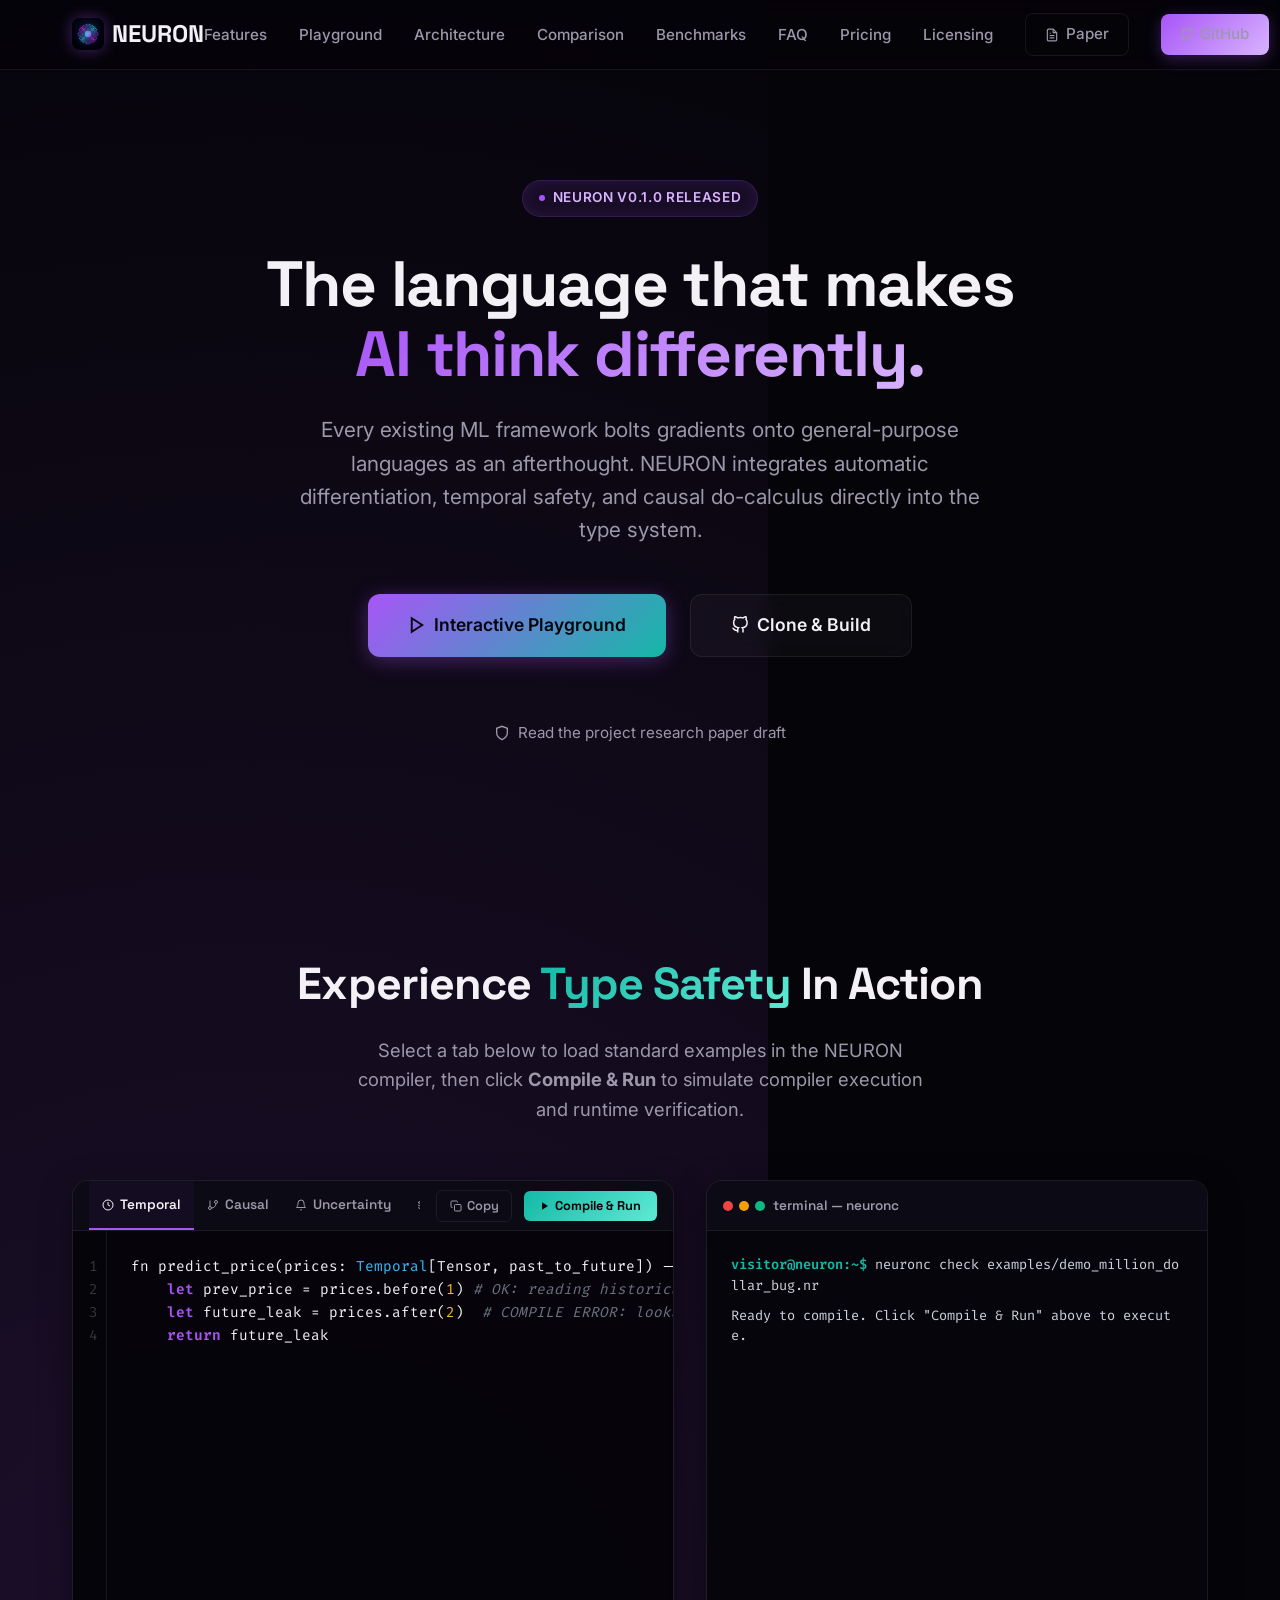
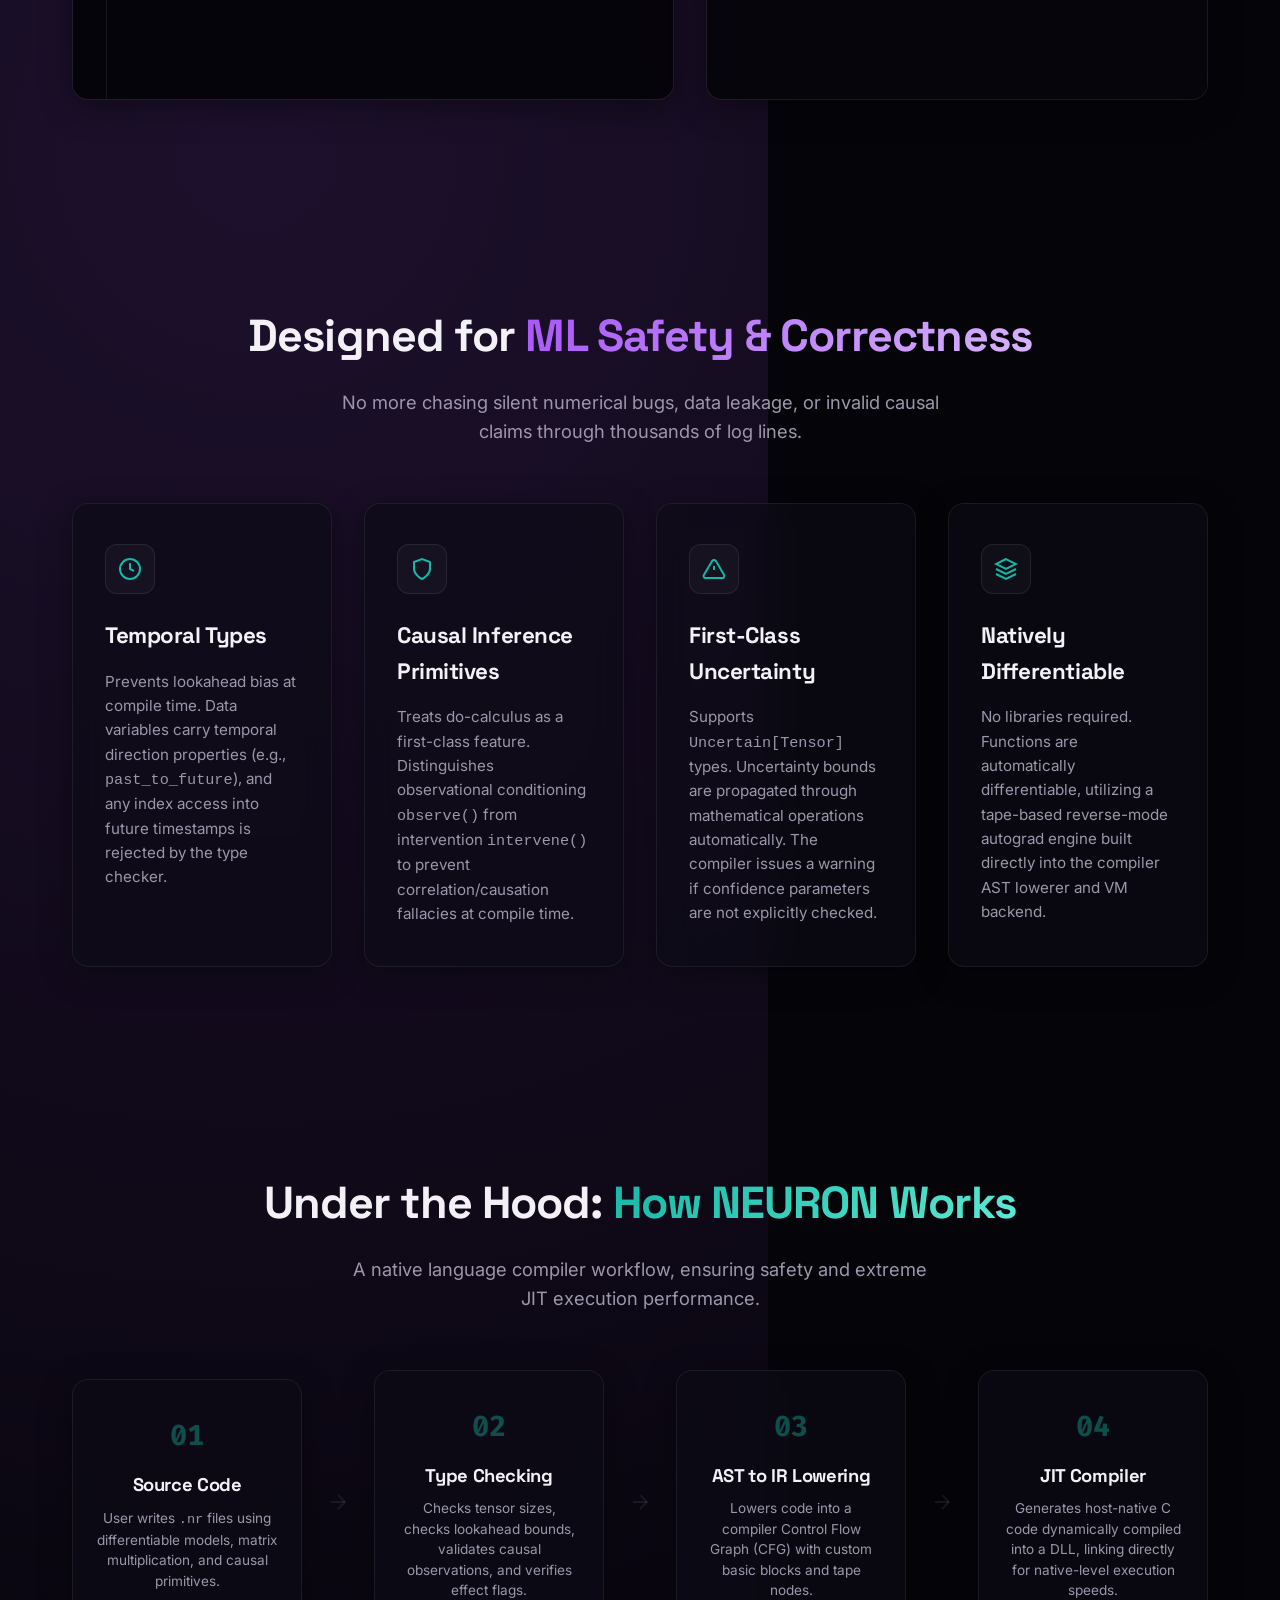
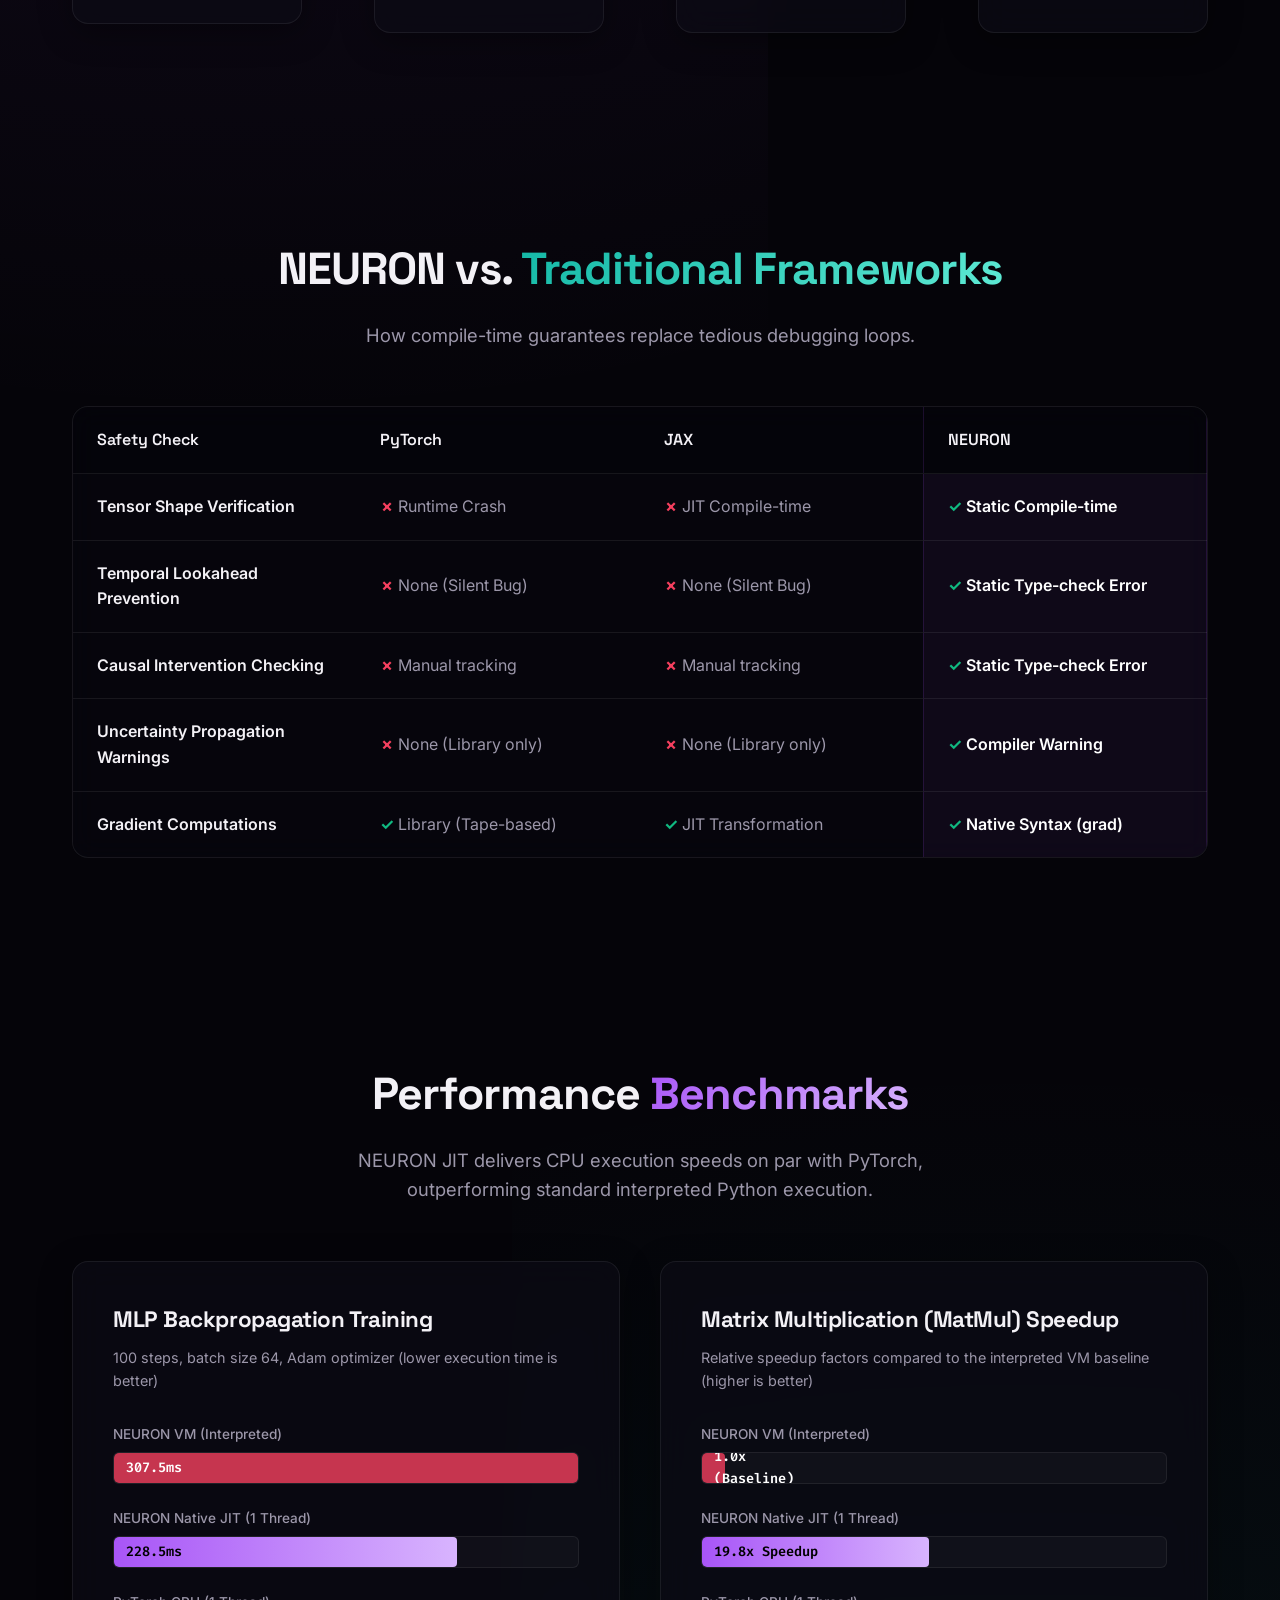
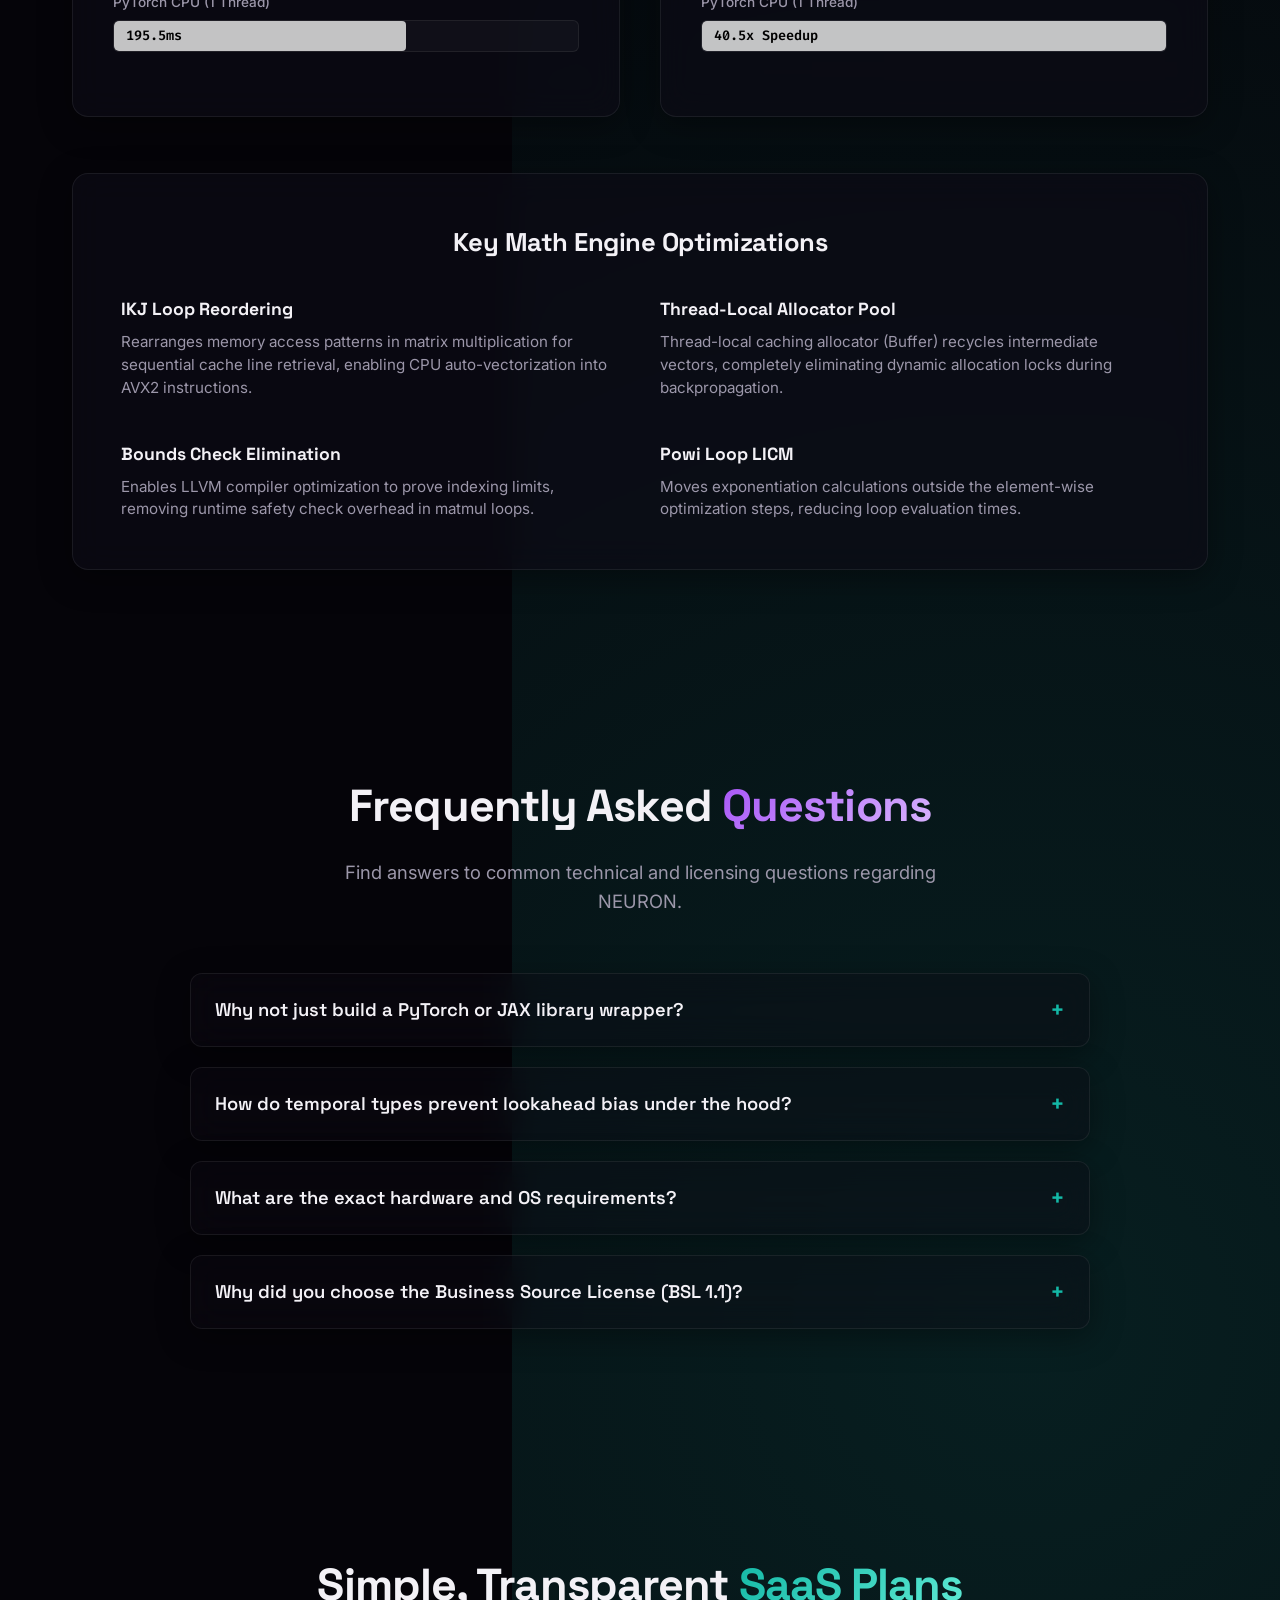
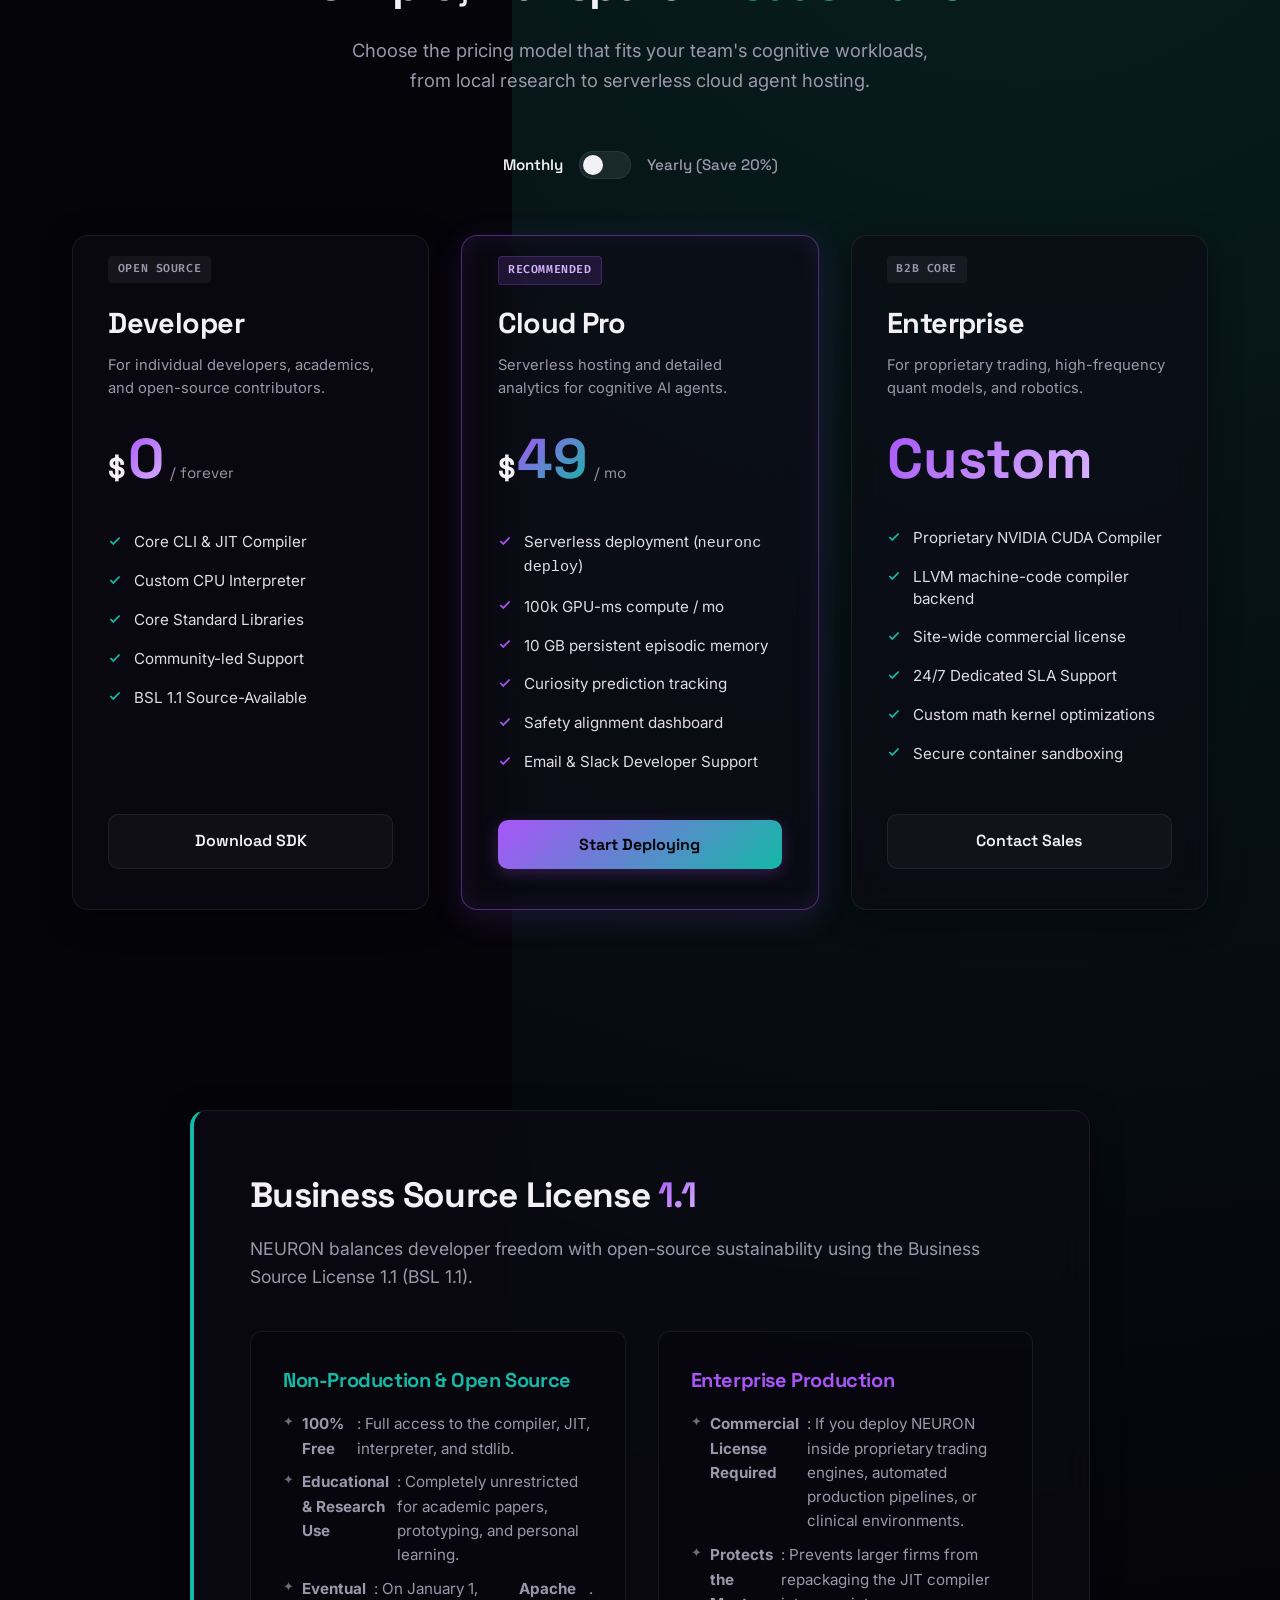
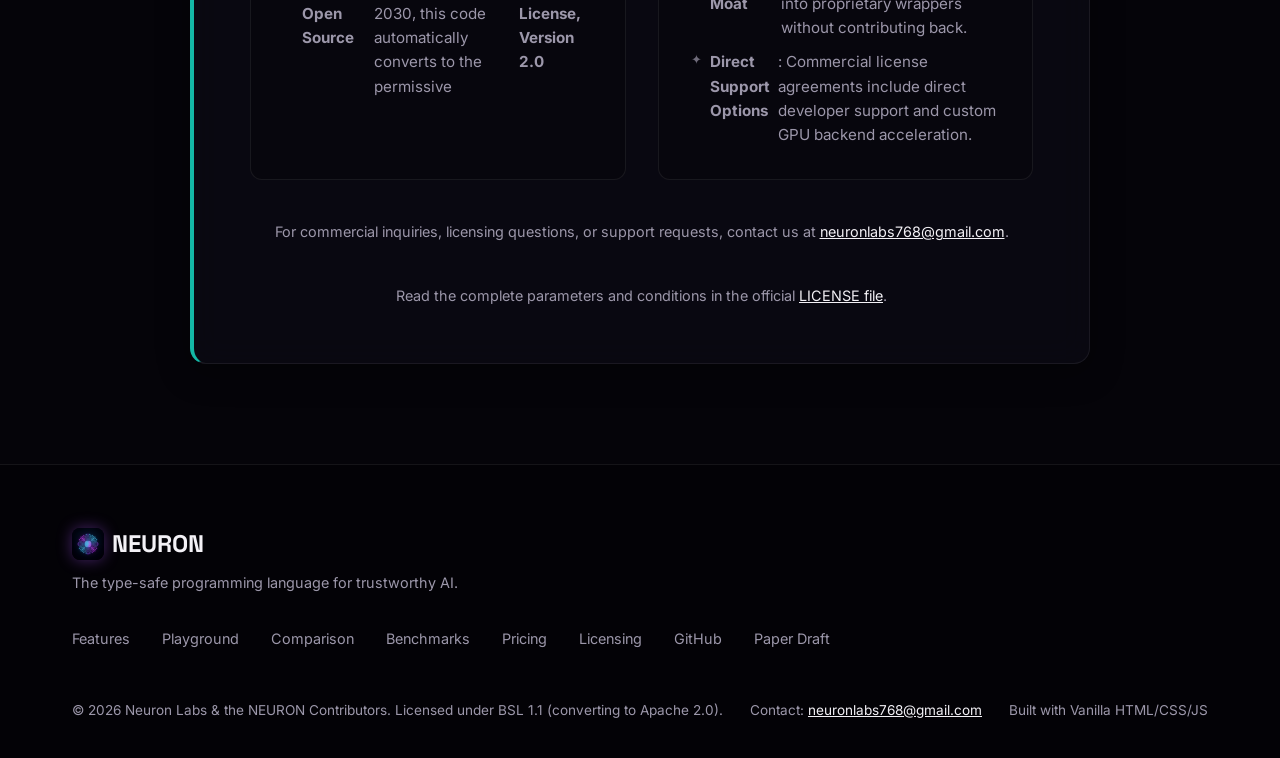
==== index.html @ 5c17e980 "feat: add premium SaaS pricing section with monthly/yearly billing toggle" ====
<!DOCTYPE html>
<html lang="en">
<head>
  <meta charset="UTF-8">
  <meta name="viewport" content="width=device-width, initial-scale=1.0">
  <meta name="description" content="NEURON is a statically typed, natively differentiable programming language. It catches temporal leaks, causal confusion, and uncertainty propagation errors at compile time.">
  <meta name="keywords" content="NEURON, programming language, machine learning, compiler, automatic differentiation, temporal type system, causal inference, do-calculus, BSL license">
  <title>NEURON — The Type-Safe Programming Language for Trustworthy AI</title>
  <link rel="stylesheet" href="style.css">
  
  <!-- Open Graph -->
  <meta property="og:title" content="NEURON — The Type-Safe Programming Language for Trustworthy AI">
  <meta property="og:description" content="Natively differentiable programming language that prevents AI bugs at compile time using advanced temporal and causal type systems.">
  <meta property="og:type" content="website">
  <meta property="og:image" content="https://neuronlabs-ai.github.io/neuron-lang/neuron_github_logo.png">
  <meta name="twitter:card" content="summary_large_image">
  <meta name="twitter:image" content="https://neuronlabs-ai.github.io/neuron-lang/neuron_github_logo.png">
</head>
<body>

  <!-- 1. Header & Navigation -->
  <header class="navbar">
    <div class="container navbar-container">
      <a href="#" class="logo">
        <img src="neuron_github_logo.png" alt="Neuron Labs" class="logo-img">
        <span>NEURON</span>
      </a>
      <nav>
        <ul class="nav-links">
          <li><a href="#features">Features</a></li>
          <li><a href="#playground">Playground</a></li>
          <li><a href="#architecture">Architecture</a></li>
          <li><a href="#comparison">Comparison</a></li>
          <li><a href="#benchmarks">Benchmarks</a></li>
          <li><a href="#faq">FAQ</a></li>
          <li><a href="#pricing">Pricing</a></li>
          <li><a href="#licensing">Licensing</a></li>
          <li>
            <a href="paper.html" target="_blank" class="nav-btn nav-btn-secondary">
              <svg width="14" height="14" viewBox="0 0 24 24" fill="none" stroke="currentColor" stroke-width="2"><path d="M14 2H6a2 2 0 0 0-2 2v16a2 2 0 0 0 2 2h12a2 2 0 0 0 2-2V8z"></path><polyline points="14 2 14 8 20 8"></polyline><line x1="16" y1="13" x2="8" y2="13"></line><line x1="16" y1="17" x2="8" y2="17"></line><polyline points="10 9 9 9 8 9"></polyline></svg>
              Paper
            </a>
          </li>
          <li>
            <a href="https://github.com/neuronlabs-ai/neuron-lang" target="_blank" class="nav-btn nav-btn-primary">
              <svg width="14" height="14" viewBox="0 0 24 24" fill="none" stroke="currentColor" stroke-width="2"><path d="M9 19c-5 1.5-5-2.5-7-3m14 6v-3.87a3.37 3.37 0 0 0-.94-2.61c3.14-.35 6.44-1.54 6.44-7A5.44 5.44 0 0 0 20 4.77 5.07 5.07 0 0 0 19.91 1S18.73.65 16 2.48a13.38 13.38 0 0 0-7 0C6.27.65 5.09 1 5.09 1A5.07 5.07 0 0 0 5 4.77a5.44 5.44 0 0 0-1.5 3.78c0 5.42 3.3 6.61 6.44 7A3.37 3.37 0 0 0 9 18.13V22"></path></svg>
              GitHub
            </a>
          </li>
        </ul>
        <button class="nav-toggle" id="nav-toggle-btn" aria-label="Toggle menu">
          <span></span>
          <span></span>
          <span></span>
        </button>
      </nav>
    </div>
  </header>

  <!-- 2. Hero Section -->
  <section class="hero">
    <div class="container">
      <div class="badge">
        <span class="badge-dot"></span>
        <span>NEURON v0.1.0 Released</span>
      </div>
      <h1>The language that makes <br><span class="gradient-text-purple">AI think differently.</span></h1>
      <p class="lead">Every existing ML framework bolts gradients onto general-purpose languages as an afterthought. NEURON integrates automatic differentiation, temporal safety, and causal do-calculus directly into the type system.</p>
      
      <div class="hero-actions">
        <a href="#playground" class="hero-btn hero-btn-primary">
          <svg width="18" height="18" viewBox="0 0 24 24" fill="none" stroke="currentColor" stroke-width="2.5"><polygon points="5 3 19 12 5 21 5 3"></polygon></svg>
          Interactive Playground
        </a>
        <a href="https://github.com/neuronlabs-ai/neuron-lang" target="_blank" class="hero-btn hero-btn-secondary">
          <svg width="18" height="18" viewBox="0 0 24 24" fill="none" stroke="currentColor" stroke-width="2"><path d="M9 19c-5 1.5-5-2.5-7-3m14 6v-3.87a3.37 3.37 0 0 0-.94-2.61c3.14-.35 6.44-1.54 6.44-7A5.44 5.44 0 0 0 20 4.77 5.07 5.07 0 0 0 19.91 1S18.73.65 16 2.48a13.38 13.38 0 0 0-7 0C6.27.65 5.09 1 5.09 1A5.07 5.07 0 0 0 5 4.77a5.44 5.44 0 0 0-1.5 3.78c0 5.42 3.3 6.61 6.44 7A3.37 3.37 0 0 0 9 18.13V22"></path></svg>
          Clone & Build
        </a>
      </div>

      <div class="hero-paper">
        <a href="paper.html" target="_blank" class="arxiv-link">
          <svg width="16" height="16" viewBox="0 0 24 24" fill="none" stroke="currentColor" stroke-width="2"><path d="M12 22s8-4 8-10V5l-8-3-8 3v7c0 6 8 10 8 10z"></path></svg>
          Read the project research paper draft
        </a>
      </div>
    </div>
  </section>

  <!-- 3. Playground Section -->
  <section class="playground-section" id="playground">
    <div class="container">
      <h2 class="section-title">Experience <span class="gradient-text-teal">Type Safety</span> In Action</h2>
      <p class="section-subtitle">Select a tab below to load standard examples in the NEURON compiler, then click <strong>Compile & Run</strong> to simulate compiler execution and runtime verification.</p>

      <div class="playground">
        <!-- Editor Column -->
        <div class="editor-card glass-panel">
          <div class="editor-header">
            <div class="editor-tabs" id="editor-tabs">
              <button class="tab-btn active" data-tab="temporal">
                <svg width="12" height="12" viewBox="0 0 24 24" fill="none" stroke="currentColor" stroke-width="2"><circle cx="12" cy="12" r="10"></circle><polyline points="12 6 12 12 16 14"></polyline></svg>
                Temporal
              </button>
              <button class="tab-btn" data-tab="causal">
                <svg width="12" height="12" viewBox="0 0 24 24" fill="none" stroke="currentColor" stroke-width="2"><line x1="6" y1="3" x2="6" y2="15"></line><circle cx="18" cy="6" r="3"></circle><circle cx="6" cy="18" r="3"></circle><path d="M18 9a9 9 0 0 1-9 9"></path></svg>
                Causal
              </button>
              <button class="tab-btn" data-tab="uncertainty">
                <svg width="12" height="12" viewBox="0 0 24 24" fill="none" stroke="currentColor" stroke-width="2"><path d="M18 8A6 6 0 0 0 6 8c0 7-3 9-3 9h18s-3-2-3-9"></path><path d="M13.73 21a2 2 0 0 1-3.46 0"></path></svg>
                Uncertainty
              </button>
              <button class="tab-btn" data-tab="autograd">
                <svg width="12" height="12" viewBox="0 0 24 24" fill="none" stroke="currentColor" stroke-width="2"><polygon points="12 2 2 7 12 12 22 7 12 2"></polygon><polyline points="2 17 12 22 22 17"></polyline><polyline points="2 12 12 17 22 12"></polyline></svg>
                Autograd
              </button>
            </div>
            <div class="editor-actions">
              <button class="copy-btn" id="copy-btn" aria-label="Copy code">
                <svg width="12" height="12" viewBox="0 0 24 24" fill="none" stroke="currentColor" stroke-width="2"><rect x="9" y="9" width="13" height="13" rx="2" ry="2"></rect><path d="M5 15H4a2 2 0 0 1-2-2V4a2 2 0 0 1 2-2h9a2 2 0 0 1 2 2v1"></path></svg>
                <span>Copy</span>
              </button>
              <button class="run-btn" id="run-btn">
                <svg width="10" height="10" viewBox="0 0 24 24" fill="currentColor"><polygon points="5 3 19 12 5 21 5 3"></polygon></svg>
                Compile & Run
              </button>
            </div>
          </div>
          <div class="editor-body">
            <div class="line-numbers" id="line-numbers">
              <!-- JS Populated -->
            </div>
            <div class="code-container" id="code-container">
              <!-- Code block wrappers populated by JS -->
            </div>
          </div>
        </div>

        <!-- Terminal Column -->
        <div class="terminal-card glass-panel">
          <div class="terminal-header">
            <div class="terminal-title">
              <div class="terminal-dots">
                <span class="dot-red"></span>
                <span class="dot-yellow"></span>
                <span class="dot-green"></span>
              </div>
              <span>terminal — neuronc</span>
            </div>
          </div>
          <div class="terminal-body" id="terminal-body">
            <div class="term-line"><span class="term-prompt">visitor@neuron:~$</span> neuronc check examples/demo_million_dollar_bug.nr</div>
            <div class="term-line">Ready to compile. Click "Compile & Run" above to execute.</div>
          </div>
        </div>
      </div>
    </div>
  </section>

  <!-- 4. Features Section -->
  <section class="features-section" id="features">
    <div class="container">
      <h2 class="section-title">Designed for <span class="gradient-text-purple">ML Safety & Correctness</span></h2>
      <p class="section-subtitle">No more chasing silent numerical bugs, data leakage, or invalid causal claims through thousands of log lines.</p>
      
      <div class="features-grid">
        <div class="feature-card glass-panel">
          <div class="feature-icon">
            <svg width="24" height="24" viewBox="0 0 24 24" fill="none" stroke="currentColor" stroke-width="2"><circle cx="12" cy="12" r="10"></circle><polyline points="12 6 12 12 16 14"></polyline></svg>
          </div>
          <h3>Temporal Types</h3>
          <p>Prevents lookahead bias at compile time. Data variables carry temporal direction properties (e.g., <code>past_to_future</code>), and any index access into future timestamps is rejected by the type checker.</p>
        </div>

        <div class="feature-card glass-panel">
          <div class="feature-icon">
            <svg width="24" height="24" viewBox="0 0 24 24" fill="none" stroke="currentColor" stroke-width="2"><path d="M12 22s8-4 8-10V5l-8-3-8 3v7c0 6 8 10 8 10z"></path></svg>
          </div>
          <h3>Causal Inference Primitives</h3>
          <p>Treats do-calculus as a first-class feature. Distinguishes observational conditioning <code>observe()</code> from intervention <code>intervene()</code> to prevent correlation/causation fallacies at compile time.</p>
        </div>

        <div class="feature-card glass-panel">
          <div class="feature-icon">
            <svg width="24" height="24" viewBox="0 0 24 24" fill="none" stroke="currentColor" stroke-width="2"><path d="M10.29 3.86L1.82 18a2 2 0 0 0 1.71 3h16.94a2 2 0 0 0 1.71-3L13.71 3.86a2 2 0 0 0-3.42 0z"></path><line x1="12" y1="9" x2="12" y2="13"></line><line x1="12" y1="17" x2="12.01" y2="17"></line></svg>
          </div>
          <h3>First-Class Uncertainty</h3>
          <p>Supports <code>Uncertain[Tensor]</code> types. Uncertainty bounds are propagated through mathematical operations automatically. The compiler issues a warning if confidence parameters are not explicitly checked.</p>
        </div>

        <div class="feature-card glass-panel">
          <div class="feature-icon">
            <svg width="24" height="24" viewBox="0 0 24 24" fill="none" stroke="currentColor" stroke-width="2"><polygon points="12 2 2 7 12 12 22 7 12 2"></polygon><polyline points="2 17 12 22 22 17"></polyline><polyline points="2 12 12 17 22 12"></polyline></svg>
          </div>
          <h3>Natively Differentiable</h3>
          <p>No libraries required. Functions are automatically differentiable, utilizing a tape-based reverse-mode autograd engine built directly into the compiler AST lowerer and VM backend.</p>
        </div>
      </div>
    </div>
  </section>

  <!-- NEW 4.5. Compiler Architecture Section -->
  <section class="architecture-section" id="architecture">
    <div class="container">
      <h2 class="section-title">Under the Hood: <span class="gradient-text-teal">How NEURON Works</span></h2>
      <p class="section-subtitle">A native language compiler workflow, ensuring safety and extreme JIT execution performance.</p>
      
      <div class="arch-flow">
        <div class="arch-node glass-panel">
          <div class="arch-node-num">01</div>
          <h4>Source Code</h4>
          <p>User writes <code>.nr</code> files using differentiable models, matrix multiplication, and causal primitives.</p>
        </div>
        
        <div class="arch-arrow">
          <svg width="24" height="24" viewBox="0 0 24 24" fill="none" stroke="currentColor" stroke-width="2"><line x1="5" y1="12" x2="19" y2="12"></line><polyline points="12 5 19 12 12 19"></polyline></svg>
        </div>

        <div class="arch-node glass-panel">
          <div class="arch-node-num">02</div>
          <h4>Type Checking</h4>
          <p>Checks tensor sizes, checks lookahead bounds, validates causal observations, and verifies effect flags.</p>
        </div>
        
        <div class="arch-arrow">
          <svg width="24" height="24" viewBox="0 0 24 24" fill="none" stroke="currentColor" stroke-width="2"><line x1="5" y1="12" x2="19" y2="12"></line><polyline points="12 5 19 12 12 19"></polyline></svg>
        </div>

        <div class="arch-node glass-panel">
          <div class="arch-node-num">03</div>
          <h4>AST to IR Lowering</h4>
          <p>Lowers code into a compiler Control Flow Graph (CFG) with custom basic blocks and tape nodes.</p>
        </div>
        
        <div class="arch-arrow">
          <svg width="24" height="24" viewBox="0 0 24 24" fill="none" stroke="currentColor" stroke-width="2"><line x1="5" y1="12" x2="19" y2="12"></line><polyline points="12 5 19 12 12 19"></polyline></svg>
        </div>

        <div class="arch-node glass-panel">
          <div class="arch-node-num">04</div>
          <h4>JIT Compiler</h4>
          <p>Generates host-native C code dynamically compiled into a DLL, linking directly for native-level execution speeds.</p>
        </div>
      </div>
    </div>
  </section>

  <!-- 5. Framework Comparison Matrix -->
  <section class="comparison-section" id="comparison">
    <div class="container">
      <h2 class="section-title">NEURON vs. <span class="gradient-text-teal">Traditional Frameworks</span></h2>
      <p class="section-subtitle">How compile-time guarantees replace tedious debugging loops.</p>
      
      <div class="comparison-table-wrapper">
        <table class="comparison-table">
          <thead>
            <tr>
              <th class="feat-column">Safety Check</th>
              <th class="comp-col-competitor">PyTorch</th>
              <th class="comp-col-competitor">JAX</th>
              <th class="comp-col-neuron">NEURON</th>
            </tr>
          </thead>
          <tbody>
            <tr>
              <td class="feat-column">Tensor Shape Verification</td>
              <td class="comp-col-competitor"><span class="cross-red">✗</span> Runtime Crash</td>
              <td class="comp-col-competitor"><span class="cross-red">✗</span> JIT Compile-time</td>
              <td class="comp-col-neuron"><span class="check-green">✓</span> Static Compile-time</td>
            </tr>
            <tr>
              <td class="feat-column">Temporal Lookahead Prevention</td>
              <td class="comp-col-competitor"><span class="cross-red">✗</span> None (Silent Bug)</td>
              <td class="comp-col-competitor"><span class="cross-red">✗</span> None (Silent Bug)</td>
              <td class="comp-col-neuron"><span class="check-green">✓</span> Static Type-check Error</td>
            </tr>
            <tr>
              <td class="feat-column">Causal Intervention Checking</td>
              <td class="comp-col-competitor"><span class="cross-red">✗</span> Manual tracking</td>
              <td class="comp-col-competitor"><span class="cross-red">✗</span> Manual tracking</td>
              <td class="comp-col-neuron"><span class="check-green">✓</span> Static Type-check Error</td>
            </tr>
            <tr>
              <td class="feat-column">Uncertainty Propagation Warnings</td>
              <td class="comp-col-competitor"><span class="cross-red">✗</span> None (Library only)</td>
              <td class="comp-col-competitor"><span class="cross-red">✗</span> None (Library only)</td>
              <td class="comp-col-neuron"><span class="check-green">✓</span> Compiler Warning</td>
            </tr>
            <tr>
              <td class="feat-column">Gradient Computations</td>
              <td class="comp-col-competitor"><span class="check-green">✓</span> Library (Tape-based)</td>
              <td class="comp-col-competitor"><span class="check-green">✓</span> JIT Transformation</td>
              <td class="comp-col-neuron"><span class="check-green">✓</span> Native Syntax (grad)</td>
            </tr>
          </tbody>
        </table>
      </div>
    </div>
  </section>

  <!-- 6. Performance Benchmarks -->
  <section class="benchmarks-section" id="benchmarks">
    <div class="container">
      <h2 class="section-title">Performance <span class="gradient-text-purple">Benchmarks</span></h2>
      <p class="section-subtitle">NEURON JIT delivers CPU execution speeds on par with PyTorch, outperforming standard interpreted Python execution.</p>
      
      <div class="benchmarks-grid">
        <!-- Chart 1: MLP Backpropagation -->
        <div class="benchmark-chart glass-panel">
          <h3>MLP Backpropagation Training</h3>
          <p class="chart-desc">100 steps, batch size 64, Adam optimizer (lower execution time is better)</p>
          
          <div class="bar-container">
            <div class="bar-label">NEURON VM (Interpreted)</div>
            <div class="bar-wrapper">
              <div class="bar bar-slow" style="width: 100%">307.5ms</div>
            </div>
          </div>
          
          <div class="bar-container">
            <div class="bar-label">NEURON Native JIT (1 Thread)</div>
            <div class="bar-wrapper">
              <div class="bar bar-fast" style="width: 74%">228.5ms</div>
            </div>
          </div>
          
          <div class="bar-container">
            <div class="bar-label">PyTorch CPU (1 Thread)</div>
            <div class="bar-wrapper">
              <div class="bar bar-pytorch" style="width: 63%">195.5ms</div>
            </div>
          </div>
        </div>

        <!-- Chart 2: Matrix Multiplication (MatMul) -->
        <div class="benchmark-chart glass-panel">
          <h3>Matrix Multiplication (MatMul) Speedup</h3>
          <p class="chart-desc">Relative speedup factors compared to the interpreted VM baseline (higher is better)</p>
          
          <div class="bar-container">
            <div class="bar-label">NEURON VM (Interpreted)</div>
            <div class="bar-wrapper">
              <div class="bar bar-slow" style="width: 5%">1.0x (Baseline)</div>
            </div>
          </div>
          
          <div class="bar-container">
            <div class="bar-label">NEURON Native JIT (1 Thread)</div>
            <div class="bar-wrapper">
              <div class="bar bar-fast" style="width: 49%">19.8x Speedup</div>
            </div>
          </div>
          
          <div class="bar-container">
            <div class="bar-label">PyTorch CPU (1 Thread)</div>
            <div class="bar-wrapper">
              <div class="bar bar-pytorch" style="width: 100%">40.5x Speedup</div>
            </div>
          </div>
        </div>
      </div>
      
      <div class="optimizations-callout glass-panel">
        <h3>Key Math Engine Optimizations</h3>
        <div class="optimizations-grid">
          <div class="optim-item">
            <strong>IKJ Loop Reordering</strong>
            <p>Rearranges memory access patterns in matrix multiplication for sequential cache line retrieval, enabling CPU auto-vectorization into AVX2 instructions.</p>
          </div>
          <div class="optim-item">
            <strong>Thread-Local Allocator Pool</strong>
            <p>Thread-local caching allocator (Buffer) recycles intermediate vectors, completely eliminating dynamic allocation locks during backpropagation.</p>
          </div>
          <div class="optim-item">
            <strong>Bounds Check Elimination</strong>
            <p>Enables LLVM compiler optimization to prove indexing limits, removing runtime safety check overhead in matmul loops.</p>
          </div>
          <div class="optim-item">
            <strong>Powi Loop LICM</strong>
            <p>Moves exponentiation calculations outside the element-wise optimization steps, reducing loop evaluation times.</p>
          </div>
        </div>
      </div>
    </div>
  </section>

  <!-- NEW 6.5. Interactive FAQ Accordion Section -->
  <section class="faq-section" id="faq">
    <div class="container">
      <h2 class="section-title">Frequently Asked <span class="gradient-text-purple">Questions</span></h2>
      <p class="section-subtitle">Find answers to common technical and licensing questions regarding NEURON.</p>
      
      <div class="faq-accordion">
        <div class="faq-item glass-panel">
          <button class="faq-question">
            <span>Why not just build a PyTorch or JAX library wrapper?</span>
            <span class="faq-icon">+</span>
          </button>
          <div class="faq-answer">
            <p>A library wrapper cannot verify mathematical properties at the syntax level. In Python, shape errors, temporal lookahead bias, and causal mode confusion only manifest as runtime exceptions or silent numerical calculation discrepancies. By writing a custom compiler in Rust, NEURON validates the structure of your network graph before compiling or executing it.</p>
          </div>
        </div>

        <div class="faq-item glass-panel">
          <button class="faq-question">
            <span>How do temporal types prevent lookahead bias under the hood?</span>
            <span class="faq-icon">+</span>
          </button>
          <div class="faq-answer">
            <p>NEURON implements temporal direction analysis during type verification. When you construct a <code>Temporal[T, past_to_future]</code> reference, the compiler tracks historical sequences. Any index offset referencing a timestamp index higher than the current index (e.g. <code>.after(k)</code>) is caught by the compiler type-checker and rejected with a <code>TemporalLeak</code> compilation error.</p>
          </div>
        </div>

        <div class="faq-item glass-panel">
          <button class="faq-question">
            <span>What are the exact hardware and OS requirements?</span>
            <span class="faq-icon">+</span>
          </button>
          <div class="faq-answer">
            <p>The compiler (<code>neuronc</code>) is written in Rust and runs on Windows, macOS, and Linux. The JIT compiler requires <code>clang</code> or another host compiler to compile the dynamically linked native modules. Native code generation targets standard x86_64 AVX2 instruction sets.</p>
          </div>
        </div>

        <div class="faq-item glass-panel">
          <button class="faq-question">
            <span>Why did you choose the Business Source License (BSL 1.1)?</span>
            <span class="faq-icon">+</span>
          </button>
          <div class="faq-answer">
            <p>The BSL allows 100% free use of the compiler and runtime for development, testing, research, and non-production deployments. For proprietary commercial workloads (such as algorithmic trading models), it requires a commercial license. This ensures sustainable funding for the development team while guaranteeing that the code becomes completely open-source (Apache 2.0) on January 1, 2030.</p>
          </div>
        </div>
      </div>
    </div>
  </section>

  <!-- 6.8. Pricing & SaaS Section -->
  <section class="pricing-section" id="pricing">
    <div class="container">
      <h2 class="section-title">Simple, Transparent <span class="gradient-text-teal">SaaS Plans</span></h2>
      <p class="section-subtitle">Choose the pricing model that fits your team's cognitive workloads, from local research to serverless cloud agent hosting.</p>
      
      <div class="pricing-toggle-container">
        <span class="toggle-label active" id="billing-monthly">Monthly</span>
        <button class="pricing-toggle-btn" id="pricing-toggle" aria-label="Toggle billing cycle">
          <span class="toggle-circle"></span>
        </button>
        <span class="toggle-label" id="billing-yearly">Yearly (Save 20%)</span>
      </div>

      <div class="pricing-grid">
        <!-- Tier 1: Developer -->
        <div class="pricing-card glass-panel">
          <div class="pricing-tier-badge">Open Source</div>
          <h3>Developer</h3>
          <p class="pricing-desc">For individual developers, academics, and open-source contributors.</p>
          <div class="price-box">
            <span class="price-currency">$</span>
            <span class="price-val">0</span>
            <span class="price-period">/ forever</span>
          </div>
          <ul class="price-features">
            <li>
              <svg width="14" height="14" viewBox="0 0 24 24" fill="none" stroke="var(--accent-teal)" stroke-width="3"><polyline points="20 6 9 17 4 12"></polyline></svg>
              <span>Core CLI & JIT Compiler</span>
            </li>
            <li>
              <svg width="14" height="14" viewBox="0 0 24 24" fill="none" stroke="var(--accent-teal)" stroke-width="3"><polyline points="20 6 9 17 4 12"></polyline></svg>
              <span>Custom CPU Interpreter</span>
            </li>
            <li>
              <svg width="14" height="14" viewBox="0 0 24 24" fill="none" stroke="var(--accent-teal)" stroke-width="3"><polyline points="20 6 9 17 4 12"></polyline></svg>
              <span>Core Standard Libraries</span>
            </li>
            <li>
              <svg width="14" height="14" viewBox="0 0 24 24" fill="none" stroke="var(--accent-teal)" stroke-width="3"><polyline points="20 6 9 17 4 12"></polyline></svg>
              <span>Community-led Support</span>
            </li>
            <li>
              <svg width="14" height="14" viewBox="0 0 24 24" fill="none" stroke="var(--accent-teal)" stroke-width="3"><polyline points="20 6 9 17 4 12"></polyline></svg>
              <span>BSL 1.1 Source-Available</span>
            </li>
          </ul>
          <a href="https://github.com/neuronlabs-ai/neuron-lang" target="_blank" class="price-btn">Download SDK</a>
        </div>

        <!-- Tier 2: Cloud Pro (Recommended) -->
        <div class="pricing-card glass-panel recommended">
          <div class="pricing-tier-badge recommended-badge">Recommended</div>
          <h3>Cloud Pro</h3>
          <p class="pricing-desc">Serverless hosting and detailed analytics for cognitive AI agents.</p>
          <div class="price-box">
            <span class="price-currency">$</span>
            <span class="price-val" id="pro-price">49</span>
            <span class="price-period" id="pro-price-period">/ mo</span>
          </div>
          <ul class="price-features">
            <li>
              <svg width="14" height="14" viewBox="0 0 24 24" fill="none" stroke="var(--accent-purple)" stroke-width="3"><polyline points="20 6 9 17 4 12"></polyline></svg>
              <span>Serverless deployment (<code>neuronc deploy</code>)</span>
            </li>
            <li>
              <svg width="14" height="14" viewBox="0 0 24 24" fill="none" stroke="var(--accent-purple)" stroke-width="3"><polyline points="20 6 9 17 4 12"></polyline></svg>
              <span>100k GPU-ms compute / mo</span>
            </li>
            <li>
              <svg width="14" height="14" viewBox="0 0 24 24" fill="none" stroke="var(--accent-purple)" stroke-width="3"><polyline points="20 6 9 17 4 12"></polyline></svg>
              <span>10 GB persistent episodic memory</span>
            </li>
            <li>
              <svg width="14" height="14" viewBox="0 0 24 24" fill="none" stroke="var(--accent-purple)" stroke-width="3"><polyline points="20 6 9 17 4 12"></polyline></svg>
              <span>Curiosity prediction tracking</span>
            </li>
            <li>
              <svg width="14" height="14" viewBox="0 0 24 24" fill="none" stroke="var(--accent-purple)" stroke-width="3"><polyline points="20 6 9 17 4 12"></polyline></svg>
              <span>Safety alignment dashboard</span>
            </li>
            <li>
              <svg width="14" height="14" viewBox="0 0 24 24" fill="none" stroke="var(--accent-purple)" stroke-width="3"><polyline points="20 6 9 17 4 12"></polyline></svg>
              <span>Email & Slack Developer Support</span>
            </li>
          </ul>
          <button class="price-btn price-btn-primary" onclick="alert('Cognitive agent deployment cloud console is in closed beta. Sign-up details sent to your registered email.')">Start Deploying</button>
        </div>

        <!-- Tier 3: Enterprise -->
        <div class="pricing-card glass-panel">
          <div class="pricing-tier-badge">B2B Core</div>
          <h3>Enterprise</h3>
          <p class="pricing-desc">For proprietary trading, high-frequency quant models, and robotics.</p>
          <div class="price-box">
            <span class="price-val">Custom</span>
          </div>
          <ul class="price-features">
            <li>
              <svg width="14" height="14" viewBox="0 0 24 24" fill="none" stroke="var(--accent-teal)" stroke-width="3"><polyline points="20 6 9 17 4 12"></polyline></svg>
              <span>Proprietary NVIDIA CUDA Compiler</span>
            </li>
            <li>
              <svg width="14" height="14" viewBox="0 0 24 24" fill="none" stroke="var(--accent-teal)" stroke-width="3"><polyline points="20 6 9 17 4 12"></polyline></svg>
              <span>LLVM machine-code compiler backend</span>
            </li>
            <li>
              <svg width="14" height="14" viewBox="0 0 24 24" fill="none" stroke="var(--accent-teal)" stroke-width="3"><polyline points="20 6 9 17 4 12"></polyline></svg>
              <span>Site-wide commercial license</span>
            </li>
            <li>
              <svg width="14" height="14" viewBox="0 0 24 24" fill="none" stroke="var(--accent-teal)" stroke-width="3"><polyline points="20 6 9 17 4 12"></polyline></svg>
              <span>24/7 Dedicated SLA Support</span>
            </li>
            <li>
              <svg width="14" height="14" viewBox="0 0 24 24" fill="none" stroke="var(--accent-teal)" stroke-width="3"><polyline points="20 6 9 17 4 12"></polyline></svg>
              <span>Custom math kernel optimizations</span>
            </li>
            <li>
              <svg width="14" height="14" viewBox="0 0 24 24" fill="none" stroke="var(--accent-teal)" stroke-width="3"><polyline points="20 6 9 17 4 12"></polyline></svg>
              <span>Secure container sandboxing</span>
            </li>
          </ul>
          <a href="mailto:neuronlabs768@gmail.com?subject=Enterprise%20SaaS%20Inquiry" class="price-btn">Contact Sales</a>
        </div>
      </div>
    </div>
  </section>

  <!-- 7. Licensing & Commercial Section -->
  <section class="licensing-section" id="licensing">
    <div class="container">
      <div class="licensing-card glass-panel">
        <div class="licensing-header">
          <h2>Business Source License <span class="gradient-text-purple">1.1</span></h2>
          <p>NEURON balances developer freedom with open-source sustainability using the Business Source License 1.1 (BSL 1.1).</p>
        </div>
        
        <div class="licensing-grid">
          <div class="license-box license-box-free">
            <h3>Non-Production & Open Source</h3>
            <ul>
              <li><strong>100% Free</strong>: Full access to the compiler, JIT, interpreter, and stdlib.</li>
              <li><strong>Educational & Research Use</strong>: Completely unrestricted for academic papers, prototyping, and personal learning.</li>
              <li><strong>Eventual Open Source</strong>: On January 1, 2030, this code automatically converts to the permissive <strong>Apache License, Version 2.0</strong>.</li>
            </ul>
          </div>

          <div class="license-box license-box-commercial">
            <h3>Enterprise Production</h3>
            <ul>
              <li><strong>Commercial License Required</strong>: If you deploy NEURON inside proprietary trading engines, automated production pipelines, or clinical environments.</li>
              <li><strong>Protects the Moat</strong>: Prevents larger firms from repackaging the JIT compiler into proprietary wrappers without contributing back.</li>
              <li><strong>Direct Support Options</strong>: Commercial license agreements include direct developer support and custom GPU backend acceleration.</li>
            </ul>
          </div>
        </div>
        
        <p class="license-footnote">
          For commercial inquiries, licensing questions, or support requests, contact us at <a href="mailto:neuronlabs768@gmail.com">neuronlabs768@gmail.com</a>.
        </p>
        <p class="license-footnote">
          Read the complete parameters and conditions in the official <a href="LICENSE" target="_blank">LICENSE file</a>.
        </p>
      </div>
    </div>
  </section>

  <!-- 8. Footer -->
  <footer class="footer">
    <div class="container">
      <div class="footer-grid">
        <div class="footer-info">
          <a href="#" class="logo">
            <img src="neuron_github_logo.png" alt="Neuron Labs" class="logo-img">
            <span>NEURON</span>
          </a>
          <p>The type-safe programming language for trustworthy AI.</p>
        </div>
        <ul class="footer-links">
          <li><a href="#features">Features</a></li>
          <li><a href="#playground">Playground</a></li>
          <li><a href="#comparison">Comparison</a></li>
          <li><a href="#benchmarks">Benchmarks</a></li>
          <li><a href="#pricing">Pricing</a></li>
          <li><a href="#licensing">Licensing</a></li>
          <li><a href="https://github.com/neuronlabs-ai/neuron-lang" target="_blank">GitHub</a></li>
          <li><a href="paper.html" target="_blank">Paper Draft</a></li>
        </ul>
      </div>
      <div class="footer-bottom">
        <p>&copy; 2026 Neuron Labs & the NEURON Contributors. Licensed under BSL 1.1 (converting to Apache 2.0).</p>
        <p>Contact: <a href="mailto:neuronlabs768@gmail.com" style="color: var(--text-main); text-decoration: underline;">neuronlabs768@gmail.com</a></p>
        <p>Built with Vanilla HTML/CSS/JS</p>
      </div>
    </div>
  </footer>

  <script src="app.js"></script>
</body>
</html>
---- style.css ----
/* NEURON Web Design System */

@import url('https://fonts.googleapis.com/css2?family=Fira+Code:wght@400;500;600&family=Inter:wght@300;400;500;600;700&family=Space+Grotesk:wght@400;500;600;700&display=swap');

:root {
  --bg-color: #050409;
  --panel-bg: rgba(13, 11, 22, 0.65);
  --border-color: rgba(255, 255, 255, 0.07);
  --border-glow: rgba(138, 43, 226, 0.2);
  
  --text-main: #f3f1f6;
  --text-muted: #9c97aa;
  
  --purple-glow: rgba(168, 85, 247, 0.15);
  --teal-glow: rgba(20, 184, 166, 0.15);
  
  --accent-purple: #a855f7;
  --accent-purple-gradient: linear-gradient(135deg, #a855f7 0%, #d8b4fe 100%);
  --accent-teal: #14b8a6;
  --accent-teal-gradient: linear-gradient(135deg, #14b8a6 0%, #5eead4 100%);
  --accent-error: #f43f5e;
  --accent-success: #10b981;
  --accent-warning: #f59e0b;
  
  --font-display: 'Space Grotesk', sans-serif;
  --font-body: 'Inter', sans-serif;
  --font-code: 'Fira Code', monospace;
  
  --transition-smooth: all 0.3s cubic-bezier(0.4, 0, 0.2, 1);
}

* {
  box-sizing: border-box;
  margin: 0;
  padding: 0;
}

html {
  scroll-behavior: smooth;
  background-color: var(--bg-color);
  color: var(--text-main);
  font-family: var(--font-body);
  line-height: 1.6;
}

body {
  overflow-x: hidden;
  position: relative;
}

/* Background glowing nebulae */
body::before {
  content: '';
  position: absolute;
  top: -10%;
  left: -20%;
  width: 80%;
  height: 60%;
  background: radial-gradient(circle, var(--purple-glow) 0%, rgba(0,0,0,0) 70%);
  z-index: -1;
  pointer-events: none;
}

body::after {
  content: '';
  position: absolute;
  top: 40%;
  right: -20%;
  width: 80%;
  height: 60%;
  background: radial-gradient(circle, var(--teal-glow) 0%, rgba(0,0,0,0) 70%);
  z-index: -1;
  pointer-events: none;
}

/* Custom Scrollbar */
::-webkit-scrollbar {
  width: 8px;
  height: 8px;
}
::-webkit-scrollbar-track {
  background: #09080e;
}
::-webkit-scrollbar-thumb {
  background: rgba(255, 255, 255, 0.1);
  border-radius: 4px;
}
::-webkit-scrollbar-thumb:hover {
  background: rgba(255, 255, 255, 0.2);
}

/* Typography & Layout Primitives */
h1, h2, h3, h4 {
  font-family: var(--font-display);
  font-weight: 700;
  letter-spacing: -0.02em;
}

.container {
  max-width: 1200px;
  margin: 0 auto;
  padding: 0 2rem;
}

.gradient-text-purple {
  background: var(--accent-purple-gradient);
  -webkit-background-clip: text;
  -webkit-text-fill-color: transparent;
}

.gradient-text-teal {
  background: var(--accent-teal-gradient);
  -webkit-background-clip: text;
  -webkit-text-fill-color: transparent;
}

/* Glassmorphism utility card */
.glass-panel {
  background: var(--panel-bg);
  backdrop-filter: blur(16px);
  -webkit-backdrop-filter: blur(16px);
  border: 1px solid var(--border-color);
  border-radius: 16px;
  box-shadow: 0 8px 32px 0 rgba(0, 0, 0, 0.37);
  transition: var(--transition-smooth);
}

.glass-panel:hover {
  border-color: rgba(255, 255, 255, 0.15);
  box-shadow: 0 12px 48px 0 rgba(0, 0, 0, 0.5);
}

/* 1. Header & Navigation */
.navbar {
  position: fixed;
  top: 0;
  left: 0;
  right: 0;
  height: 70px;
  background: rgba(5, 4, 9, 0.7);
  backdrop-filter: blur(12px);
  -webkit-backdrop-filter: blur(12px);
  border-bottom: 1px solid var(--border-color);
  z-index: 100;
  display: flex;
  align-items: center;
}

.navbar-container {
  display: flex;
  justify-content: space-between;
  align-items: center;
  width: 100%;
}

.logo {
  display: flex;
  align-items: center;
  gap: 0.5rem;
  font-family: var(--font-display);
  font-weight: 700;
  font-size: 1.5rem;
  text-decoration: none;
  color: var(--text-main);
}

.logo-icon {
  width: 32px;
  height: 32px;
  background: linear-gradient(135deg, #a855f7 0%, #14b8a6 100%);
  border-radius: 8px;
  display: flex;
  align-items: center;
  justify-content: center;
  font-weight: 900;
  font-size: 1.1rem;
  color: #000;
  box-shadow: 0 0 15px rgba(168, 85, 247, 0.4);
}

.logo-img {
  width: 32px;
  height: 32px;
  border-radius: 8px;
  box-shadow: 0 0 15px rgba(168, 85, 247, 0.4);
  object-fit: cover;
}

.nav-links {
  display: flex;
  gap: 2rem;
  list-style: none;
  align-items: center;
}

.nav-links a {
  text-decoration: none;
  color: var(--text-muted);
  font-size: 0.95rem;
  font-weight: 500;
  transition: var(--transition-smooth);
}

.nav-links a:hover {
  color: var(--text-main);
}

.nav-btn {
  padding: 0.5rem 1.2rem;
  border-radius: 8px;
  font-size: 0.9rem;
  font-weight: 600;
  text-decoration: none;
  display: flex;
  align-items: center;
  gap: 0.4rem;
  transition: var(--transition-smooth);
}

.nav-btn-secondary {
  background: transparent;
  color: var(--text-main);
  border: 1px solid var(--border-color);
}

.nav-btn-secondary:hover {
  background: rgba(255, 255, 255, 0.05);
  border-color: rgba(255, 255, 255, 0.2);
}

.nav-btn-primary {
  background: var(--accent-purple-gradient);
  color: #050409;
  border: none;
  box-shadow: 0 4px 15px rgba(168, 85, 247, 0.3);
}

.nav-btn-primary:hover {
  transform: translateY(-2px);
  box-shadow: 0 6px 20px rgba(168, 85, 247, 0.5);
}

/* Mobile Nav Toggle */
.nav-toggle {
  display: none;
  cursor: pointer;
  background: none;
  border: none;
}
.nav-toggle span {
  display: block;
  width: 25px;
  height: 2px;
  background: var(--text-main);
  margin: 5px 0;
  transition: var(--transition-smooth);
}

/* 2. Hero Section */
.hero {
  padding: 180px 0 100px 0;
  text-align: center;
  position: relative;
}

.badge {
  display: inline-flex;
  align-items: center;
  gap: 0.5rem;
  background: rgba(168, 85, 247, 0.1);
  border: 1px solid rgba(168, 85, 247, 0.2);
  padding: 0.4rem 1rem;
  border-radius: 9999px;
  color: #d8b4fe;
  font-size: 0.85rem;
  font-weight: 600;
  margin-bottom: 2rem;
  text-transform: uppercase;
  letter-spacing: 0.05em;
  box-shadow: 0 0 15px rgba(168, 85, 247, 0.1) inset;
}

.badge-dot {
  width: 6px;
  height: 6px;
  background: var(--accent-purple);
  border-radius: 50%;
  animation: pulse-dot 1.5s infinite;
}

@keyframes pulse-dot {
  0% { transform: scale(0.8); opacity: 0.5; }
  50% { transform: scale(1.2); opacity: 1; }
  100% { transform: scale(0.8); opacity: 0.5; }
}

.hero h1 {
  font-size: 4rem;
  line-height: 1.1;
  max-width: 900px;
  margin: 0 auto 1.5rem auto;
}

.hero p.lead {
  font-size: 1.3rem;
  color: var(--text-muted);
  max-width: 700px;
  margin: 0 auto 3rem auto;
  font-weight: 400;
}

.hero-actions {
  display: flex;
  justify-content: center;
  gap: 1.5rem;
  margin-bottom: 4rem;
}

.hero-btn {
  padding: 1rem 2.5rem;
  border-radius: 12px;
  font-size: 1.1rem;
  font-weight: 600;
  text-decoration: none;
  transition: var(--transition-smooth);
  display: flex;
  align-items: center;
  gap: 0.5rem;
}

.hero-btn-primary {
  background: linear-gradient(135deg, #a855f7 0%, #14b8a6 100%);
  color: #050409;
  border: none;
  box-shadow: 0 4px 20px rgba(168, 85, 247, 0.35);
}

.hero-btn-primary:hover {
  transform: translateY(-3px);
  box-shadow: 0 8px 30px rgba(20, 184, 166, 0.5);
}

.hero-btn-secondary {
  background: rgba(255, 255, 255, 0.03);
  color: var(--text-main);
  border: 1px solid var(--border-color);
  backdrop-filter: blur(10px);
}

.hero-btn-secondary:hover {
  background: rgba(255, 255, 255, 0.07);
  border-color: rgba(255, 255, 255, 0.2);
  transform: translateY(-3px);
}

/* Floating paper preview button overlay on hero */
.arxiv-link {
  display: inline-flex;
  align-items: center;
  gap: 0.5rem;
  color: var(--text-muted);
  text-decoration: none;
  font-size: 0.95rem;
  transition: var(--transition-smooth);
}

.arxiv-link:hover {
  color: var(--accent-teal);
}

/* 3. Playground Section */
.section-title {
  font-size: 2.8rem;
  text-align: center;
  margin-bottom: 1rem;
}

.section-subtitle {
  text-align: center;
  color: var(--text-muted);
  font-size: 1.15rem;
  max-width: 600px;
  margin: 0 auto 3.5rem auto;
}

.playground-section {
  padding: 100px 0;
  position: relative;
}

.playground {
  display: grid;
  grid-template-columns: 1.2fr 1fr;
  gap: 2rem;
  margin-top: 2rem;
}

/* Playground Tabs / Editor */
.editor-card {
  display: flex;
  flex-direction: column;
  overflow: hidden;
  height: 520px;
}

.editor-header {
  background: rgba(13, 11, 22, 0.9);
  padding: 0 1rem;
  height: 50px;
  border-bottom: 1px solid var(--border-color);
  display: flex;
  align-items: center;
  justify-content: space-between;
  gap: 1rem;
}

.editor-tabs {
  display: flex;
  height: 100%;
  overflow-x: auto;
  scrollbar-width: none; /* Hide scrollbar Firefox */
  -ms-overflow-style: none; /* Hide scrollbar IE/Edge */
  flex-grow: 1;
}

.editor-tabs::-webkit-scrollbar {
  display: none; /* Hide scrollbar Chrome/Safari/Opera */
}

.tab-btn {
  background: transparent;
  border: none;
  border-bottom: 2px solid transparent;
  color: var(--text-muted);
  padding: 0 0.8rem;
  font-family: var(--font-display);
  font-size: 0.85rem;
  font-weight: 600;
  cursor: pointer;
  height: 100%;
  display: flex;
  align-items: center;
  gap: 0.4rem;
  transition: var(--transition-smooth);
  flex-shrink: 0;
}

.tab-btn:hover {
  color: var(--text-main);
  background: rgba(255, 255, 255, 0.02);
}

.tab-btn.active {
  color: var(--text-main);
  border-bottom-color: var(--accent-purple);
  background: rgba(168, 85, 247, 0.05);
}

.editor-actions {
  display: flex;
  align-items: center;
  gap: 0.75rem;
  flex-shrink: 0;
}

.copy-btn {
  background: transparent;
  border: 1px solid var(--border-color);
  color: var(--text-muted);
  padding: 0.4rem 0.8rem;
  border-radius: 6px;
  font-family: var(--font-display);
  font-size: 0.8rem;
  font-weight: 600;
  cursor: pointer;
  display: flex;
  align-items: center;
  gap: 0.3rem;
  transition: var(--transition-smooth);
}

.copy-btn:hover {
  background: rgba(255, 255, 255, 0.05);
  color: var(--text-main);
  border-color: rgba(255, 255, 255, 0.2);
}

.run-btn {
  background: var(--accent-teal-gradient);
  color: #050409;
  border: none;
  padding: 0.4rem 1rem;
  border-radius: 6px;
  font-family: var(--font-display);
  font-weight: 700;
  font-size: 0.8rem;
  cursor: pointer;
  display: flex;
  align-items: center;
  gap: 0.3rem;
  transition: var(--transition-smooth);
}

.run-btn:hover {
  box-shadow: 0 0 15px rgba(20, 184, 166, 0.5);
  transform: scale(1.02);
}

/* Editor Body */
.editor-body {
  flex-grow: 1;
  background: rgba(5, 4, 9, 0.85);
  position: relative;
  overflow: auto;
  font-family: var(--font-code);
  font-size: 0.9rem;
  display: flex;
}

.line-numbers {
  width: 40px;
  text-align: right;
  padding: 1.5rem 0.5rem 1.5rem 0;
  color: rgba(255, 255, 255, 0.2);
  border-right: 1px solid var(--border-color);
  background: rgba(0, 0, 0, 0.1);
  user-select: none;
}

.code-container {
  flex-grow: 1;
  padding: 1.5rem;
  overflow-x: auto;
  position: relative;
}

.code-block {
  display: none;
  white-space: pre;
}

.code-block.active {
  display: block;
}

/* Basic Syntax Highlighting classes */
.hl-keyword { color: #a855f7; font-weight: 600; }
.hl-type { color: #38bdf8; }
.hl-string { color: #34d399; }
.hl-number { color: #fbbf24; }
.hl-comment { color: #6b7280; font-style: italic; }
.hl-fn { color: #22d3ee; }
.hl-builtin { color: #f472b6; }
.hl-decorator { color: #e879f9; }

/* Playground Terminal */
.terminal-card {
  display: flex;
  flex-direction: column;
  overflow: hidden;
  height: 520px;
}

.terminal-header {
  background: rgba(13, 11, 22, 0.9);
  padding: 0 1rem;
  height: 50px;
  border-bottom: 1px solid var(--border-color);
  display: flex;
  align-items: center;
  justify-content: space-between;
}

.terminal-title {
  font-family: var(--font-display);
  font-size: 0.85rem;
  font-weight: 600;
  color: var(--text-muted);
  display: flex;
  align-items: center;
  gap: 0.5rem;
}

.terminal-dots {
  display: flex;
  gap: 6px;
}

.terminal-dots span {
  width: 10px;
  height: 10px;
  border-radius: 50%;
  display: inline-block;
}

.dot-red { background: #ef4444; }
.dot-yellow { background: #f59e0b; }
.dot-green { background: #10b981; }

.terminal-body {
  flex-grow: 1;
  background: #06050b;
  padding: 1.5rem;
  overflow-y: auto;
  font-family: var(--font-code);
  font-size: 0.85rem;
  line-height: 1.5;
  color: #d1d5db;
}

.term-line {
  margin-bottom: 0.6rem;
  word-break: break-all;
}

.term-prompt {
  color: var(--accent-teal);
  font-weight: 600;
}

.term-success {
  color: var(--accent-success);
}

.term-error {
  color: var(--accent-error);
  font-weight: 600;
}

.term-warning {
  color: var(--accent-warning);
}

.term-highlight {
  color: #fff;
  background: rgba(244, 63, 94, 0.2);
  padding: 0 3px;
  border-radius: 3px;
}

/* 4. Features Section */
.features-section {
  padding: 100px 0;
  position: relative;
}

.features-grid {
  display: grid;
  grid-template-columns: repeat(auto-fit, minmax(250px, 1fr));
  gap: 2rem;
}

.feature-card {
  padding: 2.5rem 2rem;
  position: relative;
  overflow: hidden;
  height: 100%;
}

.feature-icon {
  width: 50px;
  height: 50px;
  border-radius: 12px;
  display: flex;
  align-items: center;
  justify-content: center;
  margin-bottom: 1.5rem;
  background: rgba(255, 255, 255, 0.03);
  border: 1px solid rgba(255, 255, 255, 0.08);
  color: var(--accent-teal);
  transition: var(--transition-smooth);
}

.feature-card:hover .feature-icon {
  background: var(--accent-purple);
  color: #000;
  box-shadow: 0 0 20px rgba(168, 85, 247, 0.5);
  transform: translateY(-2px);
}

.feature-card h3 {
  font-size: 1.4rem;
  margin-bottom: 1rem;
}

.feature-card p {
  color: var(--text-muted);
  font-size: 0.95rem;
  line-height: 1.6;
}

/* 4.5. Compiler Architecture Flowchart */
.architecture-section {
  padding: 100px 0;
  position: relative;
}

.arch-flow {
  display: flex;
  justify-content: space-between;
  align-items: center;
  gap: 1rem;
  margin-top: 2rem;
}

.arch-node {
  flex: 1;
  padding: 2rem 1.5rem;
  text-align: center;
  position: relative;
  min-height: 220px;
}

.arch-node-num {
  font-family: var(--font-code);
  font-size: 1.8rem;
  font-weight: 700;
  color: rgba(20, 184, 166, 0.4);
  margin-bottom: 0.75rem;
}

.arch-node h4 {
  font-size: 1.15rem;
  margin-bottom: 0.5rem;
  color: var(--text-main);
}

.arch-node p {
  font-size: 0.85rem;
  color: var(--text-muted);
  line-height: 1.5;
}

.arch-arrow {
  color: var(--border-color);
  animation: glow-pulse-arrow 2s infinite;
  display: flex;
  align-items: center;
  justify-content: center;
  width: 40px;
}

@keyframes glow-pulse-arrow {
  0% { color: var(--border-color); transform: scale(1); }
  50% { color: var(--accent-teal); transform: scale(1.1); }
  100% { color: var(--border-color); transform: scale(1); }
}

/* 5. Framework Comparison Matrix */
.comparison-section {
  padding: 100px 0;
  position: relative;
}

.comparison-table-wrapper {
  overflow-x: auto;
  border-radius: 16px;
  border: 1px solid var(--border-color);
  background: rgba(13, 11, 22, 0.3);
  backdrop-filter: blur(12px);
}

.comparison-table {
  width: 100%;
  border-collapse: collapse;
  text-align: left;
  font-size: 1rem;
}

.comparison-table th, .comparison-table td {
  padding: 1.25rem 1.5rem;
  border-bottom: 1px solid var(--border-color);
}

.comparison-table th {
  font-family: var(--font-display);
  font-weight: 600;
  color: var(--text-main);
  background: rgba(0, 0, 0, 0.2);
}

.comparison-table tr:last-child td {
  border-bottom: none;
}

.comparison-table tr:hover td {
  background: rgba(255, 255, 255, 0.01);
}

.feat-column {
  font-weight: 600;
  width: 25%;
}

.comp-col-competitor {
  color: var(--text-muted);
  width: 25%;
}

.comp-col-neuron {
  color: #fff;
  font-weight: 600;
  background: rgba(168, 85, 247, 0.05);
  border-left: 1px solid rgba(168, 85, 247, 0.15);
  border-right: 1px solid rgba(168, 85, 247, 0.15);
  width: 25%;
}

.check-green {
  color: var(--accent-success);
  font-weight: bold;
}

.cross-red {
  color: var(--accent-error);
  font-weight: bold;
}

/* 6. Performance Benchmarks Section */
.benchmarks-section {
  padding: 100px 0;
  position: relative;
}

.benchmarks-grid {
  display: grid;
  grid-template-columns: 1fr 1fr;
  gap: 2.5rem;
  margin-bottom: 3.5rem;
}

.benchmark-chart {
  padding: 2.5rem;
}

.benchmark-chart h3 {
  font-size: 1.4rem;
  margin-bottom: 0.5rem;
}

.chart-desc {
  color: var(--text-muted);
  font-size: 0.9rem;
  margin-bottom: 2rem;
}

.bar-container {
  margin-bottom: 1.5rem;
}

.bar-label {
  font-size: 0.85rem;
  color: var(--text-muted);
  margin-bottom: 0.4rem;
  font-weight: 500;
}

.bar-wrapper {
  background: rgba(255, 255, 255, 0.03);
  border: 1px solid var(--border-color);
  border-radius: 6px;
  height: 32px;
  overflow: hidden;
  position: relative;
  display: flex;
  align-items: center;
}

.bar {
  height: 100%;
  display: flex;
  align-items: center;
  padding-left: 0.75rem;
  font-family: var(--font-code);
  font-size: 0.85rem;
  font-weight: 600;
  color: #000;
  border-radius: 4px;
  transition: width 1s ease-in-out;
}

.bar-slow {
  background: rgba(244, 63, 94, 0.8);
  color: #fff;
}

.bar-fast {
  background: linear-gradient(90deg, #a855f7 0%, #d8b4fe 100%);
}

.bar-pytorch {
  background: rgba(255, 255, 255, 0.75);
}

.optimizations-callout {
  padding: 3rem;
}

.optimizations-callout h3 {
  font-size: 1.6rem;
  margin-bottom: 2rem;
  text-align: center;
}

.optimizations-grid {
  display: grid;
  grid-template-columns: 1fr 1fr;
  gap: 2.5rem;
}

.optim-item strong {
  display: block;
  font-size: 1.1rem;
  color: var(--text-main);
  margin-bottom: 0.5rem;
  font-family: var(--font-display);
}

.optim-item p {
  color: var(--text-muted);
  font-size: 0.95rem;
  line-height: 1.5;
}

/* 6.5. FAQ Accordion Section */
.faq-section {
  padding: 100px 0;
  position: relative;
}

.faq-accordion {
  max-width: 900px;
  margin: 0 auto;
}

.faq-item {
  margin-bottom: 1.25rem;
  overflow: hidden;
  border: 1px solid var(--border-color);
  border-radius: 12px;
  background: rgba(13, 11, 22, 0.4);
  transition: var(--transition-smooth);
}

.faq-item:hover {
  border-color: rgba(255, 255, 255, 0.15);
}

.faq-question {
  width: 100%;
  background: transparent;
  border: none;
  padding: 1.5rem;
  font-family: var(--font-display);
  font-size: 1.15rem;
  font-weight: 600;
  color: var(--text-main);
  text-align: left;
  cursor: pointer;
  display: flex;
  justify-content: space-between;
  align-items: center;
  outline: none;
}

.faq-icon {
  font-size: 1.5rem;
  color: var(--accent-teal);
  transition: var(--transition-smooth);
  line-height: 1;
}

.faq-answer {
  max-height: 0;
  overflow: hidden;
  transition: max-height 0.4s cubic-bezier(0, 1, 0, 1);
  padding: 0 1.5rem;
}

.faq-answer p {
  color: var(--text-muted);
  font-size: 0.95rem;
  padding-bottom: 1.5rem;
  line-height: 1.6;
}

.faq-item.active {
  background: rgba(138, 43, 226, 0.05);
  border-color: rgba(138, 43, 226, 0.25);
}

.faq-item.active .faq-answer {
  max-height: 1000px;
  transition: max-height 0.6s cubic-bezier(1, 0, 1, 0);
}

.faq-item.active .faq-icon {
  transform: rotate(45deg);
  color: var(--accent-purple);
}

/* 7. Licensing & Commercial Section */
.licensing-section {
  padding: 100px 0;
  position: relative;
}

.licensing-card {
  max-width: 900px;
  margin: 0 auto;
  padding: 3.5rem;
  display: flex;
  flex-direction: column;
  gap: 2.5rem;
  border-left: 4px solid var(--accent-teal);
}

.licensing-header h2 {
  font-size: 2.2rem;
  margin-bottom: 0.75rem;
}

.licensing-header p {
  color: var(--text-muted);
  font-size: 1.1rem;
}

.licensing-grid {
  display: grid;
  grid-template-columns: 1fr 1fr;
  gap: 2rem;
}

.license-box {
  padding: 2rem;
  border-radius: 12px;
  background: rgba(0, 0, 0, 0.2);
  border: 1px solid var(--border-color);
}

.license-box h3 {
  font-size: 1.25rem;
  margin-bottom: 0.75rem;
  display: flex;
  align-items: center;
  gap: 0.5rem;
}

.license-box-free h3 {
  color: var(--accent-teal);
}

.license-box-commercial h3 {
  color: var(--accent-purple);
}

.license-box ul {
  list-style: none;
  font-size: 0.95rem;
  color: var(--text-muted);
  display: flex;
  flex-direction: column;
  gap: 0.6rem;
  margin-top: 1rem;
}

.license-box li {
  display: flex;
  align-items: flex-start;
  gap: 0.5rem;
}

.license-box li::before {
  content: '✦';
  font-size: 0.8rem;
  opacity: 0.7;
}

.license-footnote {
  text-align: center;
  font-size: 0.9rem;
  color: var(--text-muted);
}

.license-footnote a {
  color: var(--text-main);
  text-decoration: underline;
  transition: var(--transition-smooth);
}

.license-footnote a:hover {
  color: var(--accent-teal);
}

/* 8. Footer */
.footer {
  padding: 60px 0 40px 0;
  border-top: 1px solid var(--border-color);
  background: #030206;
}

.footer-grid {
  display: flex;
  justify-content: space-between;
  align-items: center;
  flex-wrap: wrap;
  gap: 2rem;
  margin-bottom: 3rem;
}

.footer-info {
  display: flex;
  flex-direction: column;
  gap: 0.5rem;
}

.footer-info p {
  color: var(--text-muted);
  font-size: 0.9rem;
}

.footer-links {
  display: flex;
  gap: 2rem;
  list-style: none;
}

.footer-links a {
  text-decoration: none;
  color: var(--text-muted);
  font-size: 0.9rem;
  transition: var(--transition-smooth);
}

.footer-links a:hover {
  color: var(--text-main);
}

.footer-bottom {
  text-align: center;
  color: var(--text-muted);
  font-size: 0.85rem;
  display: flex;
  justify-content: space-between;
  align-items: center;
  flex-wrap: wrap;
  gap: 1rem;
}

/* Mobile Responsive Styling */
@media (max-width: 968px) {
  .playground {
    grid-template-columns: 1fr;
  }
  
  .hero h1 {
    font-size: 3rem;
  }
  
  .licensing-grid {
    grid-template-columns: 1fr;
  }
  
  .benchmarks-grid {
    grid-template-columns: 1fr;
  }
  
  .optimizations-grid {
    grid-template-columns: 1fr;
  }
  
  .arch-flow {
    flex-direction: column;
    gap: 1.5rem;
  }
  
  .arch-arrow {
    transform: rotate(90deg);
    width: auto;
    height: 40px;
    animation: glow-pulse-arrow-rot 2s infinite;
  }
}

@keyframes glow-pulse-arrow-rot {
  0% { color: var(--border-color); transform: rotate(90deg) scale(1); }
  50% { color: var(--accent-teal); transform: rotate(90deg) scale(1.1); }
  100% { color: var(--border-color); transform: rotate(90deg) scale(1); }
}

@media (max-width: 768px) {
  .nav-links {
    display: none; /* Can be toggled in dynamic layouts */
  }
  
  .hero h1 {
    font-size: 2.4rem;
  }
  
  .hero p.lead {
    font-size: 1.1rem;
  }
  
  .hero-actions {
    flex-direction: column;
    align-items: center;
    gap: 1rem;
  }
  
  .hero-btn {
    width: 100%;
    justify-content: center;
  }
  
  .comparison-table th, .comparison-table td {
    padding: 0.75rem 0.5rem;
    font-size: 0.9rem;
  }
  
  .section-title {
    font-size: 2.2rem;
  }
  
  .footer-grid {
    flex-direction: column;
    text-align: center;
  }
  
  .footer-links {
    justify-content: center;
  }
}

/* Paper Reader Page Styling */
.paper-layout {
  padding-top: 100px;
  padding-bottom: 80px;
  display: grid;
  grid-template-columns: 280px 1fr;
  gap: 2.5rem;
  align-items: start;
}

.paper-sidebar {
  position: sticky;
  top: 100px;
  max-height: calc(100vh - 140px);
  overflow-y: auto;
  padding: 1.5rem;
  background: var(--panel-bg);
  backdrop-filter: blur(12px);
  border: 1px solid var(--border-color);
  border-radius: 12px;
}

.paper-sidebar h3 {
  font-size: 1.1rem;
  color: var(--text-main);
  margin-bottom: 1rem;
  text-transform: uppercase;
  letter-spacing: 0.05em;
  border-bottom: 1px solid rgba(255, 255, 255, 0.1);
  padding-bottom: 0.5rem;
}

.paper-toc-list {
  list-style: none;
  display: flex;
  flex-direction: column;
  gap: 0.6rem;
}

.paper-toc-item {
  font-size: 0.9rem;
}

.paper-toc-link {
  color: var(--text-muted);
  text-decoration: none;
  transition: var(--transition-smooth);
  display: block;
  line-height: 1.4;
}

.paper-toc-link:hover, .paper-toc-link.active {
  color: var(--accent-teal);
  padding-left: 4px;
}

.paper-toc-subitem {
  padding-left: 1rem;
  font-size: 0.82rem;
}

.paper-reader {
  background: var(--panel-bg);
  backdrop-filter: blur(12px);
  border: 1px solid var(--border-color);
  border-radius: 16px;
  padding: 3.5rem;
  box-shadow: 0 20px 50px rgba(0, 0, 0, 0.3);
  position: relative;
  overflow: hidden;
}

/* Reader top glowing decoration */
.paper-reader::before {
  content: '';
  position: absolute;
  top: 0;
  left: 0;
  width: 100%;
  height: 4px;
  background: var(--accent-purple-gradient);
}

.paper-body {
  font-family: var(--font-body);
  color: var(--text-main);
  line-height: 1.8;
  font-size: 1.05rem;
}

.paper-body h1 {
  font-size: 2.5rem;
  line-height: 1.2;
  margin-bottom: 1.5rem;
  color: var(--text-main);
  font-family: var(--font-display);
}

.paper-body h2 {
  font-size: 1.8rem;
  margin-top: 2.5rem;
  margin-bottom: 1.2rem;
  color: var(--text-main);
  border-bottom: 1px solid rgba(255, 255, 255, 0.08);
  padding-bottom: 0.4rem;
  font-family: var(--font-display);
}

.paper-body h3 {
  font-size: 1.35rem;
  margin-top: 2rem;
  margin-bottom: 1rem;
  color: var(--text-main);
  font-family: var(--font-display);
}

.paper-body p {
  margin-bottom: 1.4rem;
  color: #dfdbe8;
  text-align: justify;
}

.paper-body hr {
  border: 0;
  height: 1px;
  background: linear-gradient(90deg, rgba(255,255,255,0) 0%, rgba(255,255,255,0.15) 50%, rgba(255,255,255,0) 100%);
  margin: 3rem 0;
}

.paper-body code {
  font-family: var(--font-code);
  background: rgba(255, 255, 255, 0.06);
  padding: 0.2rem 0.4rem;
  border-radius: 4px;
  font-size: 0.9em;
  color: var(--accent-teal);
}

.paper-body pre {
  margin: 1.5rem 0;
  padding: 1.5rem;
  background: #09080e;
  border: 1px solid var(--border-color);
  border-radius: 8px;
  overflow-x: auto;
}

.paper-body pre code {
  background: transparent;
  padding: 0;
  border-radius: 0;
  color: var(--text-main);
  font-size: 0.9rem;
  line-height: 1.5;
}

.paper-body blockquote {
  border-left: 4px solid var(--accent-purple);
  padding: 0.5rem 0 0.5rem 1.5rem;
  margin: 1.5rem 0;
  background: rgba(168, 85, 247, 0.05);
  border-radius: 0 8px 8px 0;
}

.paper-body blockquote p {
  margin-bottom: 0;
  font-style: italic;
}

.paper-body ul, .paper-body ol {
  margin-bottom: 1.5rem;
  padding-left: 2rem;
  color: #dfdbe8;
}

.paper-body li {
  margin-bottom: 0.6rem;
}

.paper-body table {
  width: 100%;
  border-collapse: collapse;
  margin: 2rem 0;
  font-size: 0.95rem;
}

.paper-body th, .paper-body td {
  padding: 0.8rem 1rem;
  border: 1px solid var(--border-color);
  text-align: left;
}

.paper-body th {
  background: rgba(255, 255, 255, 0.04);
  font-weight: 600;
  color: var(--text-main);
}

.paper-body tr:nth-child(even) td {
  background: rgba(255, 255, 255, 0.01);
}

/* Math layout adjustments */
.katex-display {
  margin: 1.5rem 0 !important;
  padding: 0.5rem 0;
  overflow-x: auto;
  overflow-y: hidden;
}

/* Responsive adjustment for Paper */
@media (max-width: 968px) {
  .paper-layout {
    grid-template-columns: 1fr;
    gap: 1.5rem;
  }
  .paper-sidebar {
    position: static;
    max-height: 250px;
  }
  .paper-reader {
    padding: 2rem;
  }
}

/* Responsive Playground Editor Header */
@media (max-width: 680px) {
  .editor-header {
    height: auto;
    flex-direction: column;
    padding: 0.5rem;
    gap: 0.75rem;
    align-items: stretch;
  }
  .editor-tabs {
    height: auto;
    justify-content: space-between;
    width: 100%;
  }
  .tab-btn {
    padding: 0.5rem 0.6rem;
    font-size: 0.78rem;
    border-bottom-width: 2px;
    height: 40px;
  }
  .editor-actions {
    justify-content: space-between;
    width: 100%;
    border-top: 1px solid var(--border-color);
    padding-top: 0.5rem;
  }
  .copy-btn, .run-btn {
    flex-grow: 1;
    justify-content: center;
    padding: 0.5rem;
    font-size: 0.8rem;
  }
}

/* 9. Pricing Section Styling */
.pricing-section {
  padding: 100px 0;
  position: relative;
}

.pricing-toggle-container {
  display: flex;
  align-items: center;
  justify-content: center;
  gap: 1rem;
  margin-bottom: 3.5rem;
}

.toggle-label {
  font-family: var(--font-display);
  font-size: 0.95rem;
  font-weight: 500;
  color: var(--text-muted);
  transition: var(--transition-smooth);
}

.toggle-label.active {
  color: var(--text-main);
  font-weight: 600;
}

.pricing-toggle-btn {
  width: 52px;
  height: 28px;
  border-radius: 9999px;
  background: rgba(255, 255, 255, 0.08);
  border: 1px solid var(--border-color);
  position: relative;
  cursor: pointer;
  display: flex;
  align-items: center;
  padding: 3px;
  transition: var(--transition-smooth);
}

.pricing-toggle-btn:hover {
  border-color: rgba(255, 255, 255, 0.2);
  background: rgba(255, 255, 255, 0.12);
}

.toggle-circle {
  width: 20px;
  height: 20px;
  border-radius: 50%;
  background: var(--text-main);
  transition: var(--transition-smooth);
  transform: translateX(0);
}

.pricing-toggle-btn.active {
  background: var(--accent-purple-gradient);
  border-color: rgba(168, 85, 247, 0.4);
}

.pricing-toggle-btn.active .toggle-circle {
  transform: translateX(24px);
  background: #050409;
}

.pricing-grid {
  display: grid;
  grid-template-columns: repeat(3, 1fr);
  gap: 2rem;
  align-items: stretch;
}

.pricing-card {
  padding: 3rem 2.2rem 2.5rem 2.2rem;
  display: flex;
  flex-direction: column;
  position: relative;
  border-radius: 16px;
  transition: var(--transition-smooth);
}

.pricing-card.recommended {
  border-color: rgba(168, 85, 247, 0.45);
  box-shadow: 0 8px 32px 0 rgba(168, 85, 247, 0.15), 0 0 25px rgba(168, 85, 247, 0.1) inset;
}

.pricing-card.recommended:hover {
  border-color: rgba(168, 85, 247, 0.75);
  box-shadow: 0 12px 48px 0 rgba(168, 85, 247, 0.25), 0 0 35px rgba(168, 85, 247, 0.15) inset;
}

.pricing-tier-badge {
  position: absolute;
  top: 1.25rem;
  left: 2.2rem;
  font-family: var(--font-code);
  font-size: 0.72rem;
  font-weight: 600;
  color: var(--text-muted);
  text-transform: uppercase;
  letter-spacing: 0.05em;
  background: rgba(255, 255, 255, 0.05);
  padding: 0.25rem 0.6rem;
  border-radius: 4px;
}

.pricing-tier-badge.recommended-badge {
  color: #d8b4fe;
  background: rgba(168, 85, 247, 0.15);
  border: 1px solid rgba(168, 85, 247, 0.25);
}

.pricing-card h3 {
  font-size: 1.8rem;
  margin-bottom: 0.5rem;
  margin-top: 1rem;
}

.pricing-desc {
  font-size: 0.92rem;
  color: var(--text-muted);
  line-height: 1.5;
  margin-bottom: 2rem;
  min-height: 45px;
}

.price-box {
  display: flex;
  align-items: baseline;
  margin-bottom: 2.5rem;
  font-family: var(--font-display);
}

.price-currency {
  font-size: 1.8rem;
  font-weight: 700;
  color: var(--text-main);
  margin-right: 0.15rem;
}

.price-val {
  font-size: 3.5rem;
  font-weight: 700;
  line-height: 1;
  background: var(--accent-purple-gradient);
  -webkit-background-clip: text;
  -webkit-text-fill-color: transparent;
}

.pricing-card.recommended .price-val {
  background: linear-gradient(135deg, #a855f7 0%, #14b8a6 100%);
  -webkit-background-clip: text;
  -webkit-text-fill-color: transparent;
}

.price-period {
  font-size: 0.95rem;
  color: var(--text-muted);
  margin-left: 0.4rem;
}

.price-features {
  list-style: none;
  display: flex;
  flex-direction: column;
  gap: 1.1rem;
  margin-bottom: 3rem;
}

.price-features li {
  font-size: 0.95rem;
  color: #dfdbe8;
  display: flex;
  align-items: flex-start;
  gap: 0.75rem;
  line-height: 1.4;
}

.price-features svg {
  flex-shrink: 0;
  margin-top: 0.15rem;
}

.price-btn {
  display: inline-flex;
  align-items: center;
  justify-content: center;
  width: 100%;
  padding: 0.85rem;
  border-radius: 10px;
  font-family: var(--font-display);
  font-size: 1rem;
  font-weight: 600;
  text-decoration: none;
  cursor: pointer;
  transition: var(--transition-smooth);
  margin-top: auto;
  border: 1px solid var(--border-color);
  background: rgba(255, 255, 255, 0.03);
  color: var(--text-main);
}

.price-btn:hover {
  background: rgba(255, 255, 255, 0.08);
  border-color: rgba(255, 255, 255, 0.2);
}

.price-btn-primary {
  background: linear-gradient(135deg, #a855f7 0%, #14b8a6 100%);
  color: #050409;
  border: none;
  box-shadow: 0 4px 15px rgba(168, 85, 247, 0.25);
  font-weight: 700;
}

.price-btn-primary:hover {
  transform: translateY(-2px);
  box-shadow: 0 6px 20px rgba(20, 184, 166, 0.4);
}

/* Responsive Pricing Table */
@media (max-width: 968px) {
  .pricing-grid {
    grid-template-columns: 1fr;
    gap: 2.5rem;
  }
  
  .pricing-card {
    padding: 2.5rem 1.8rem;
  }
}
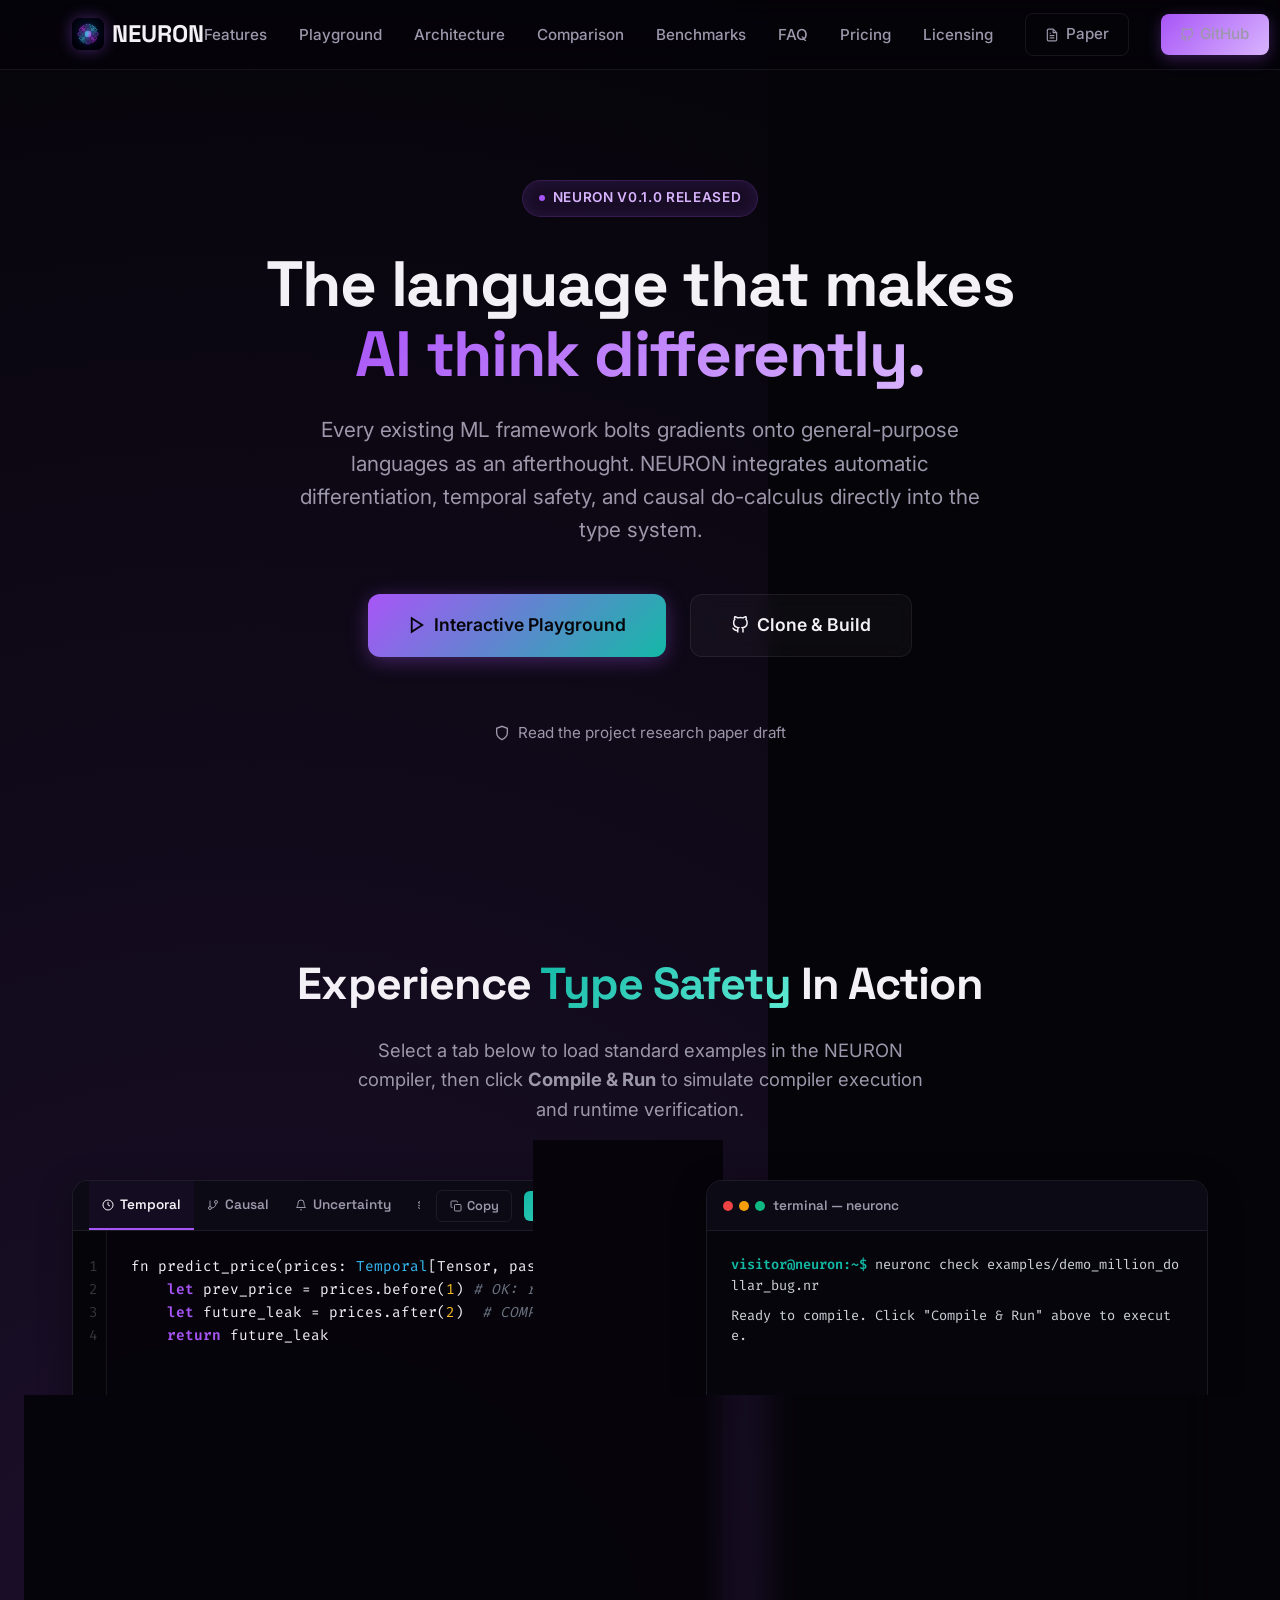
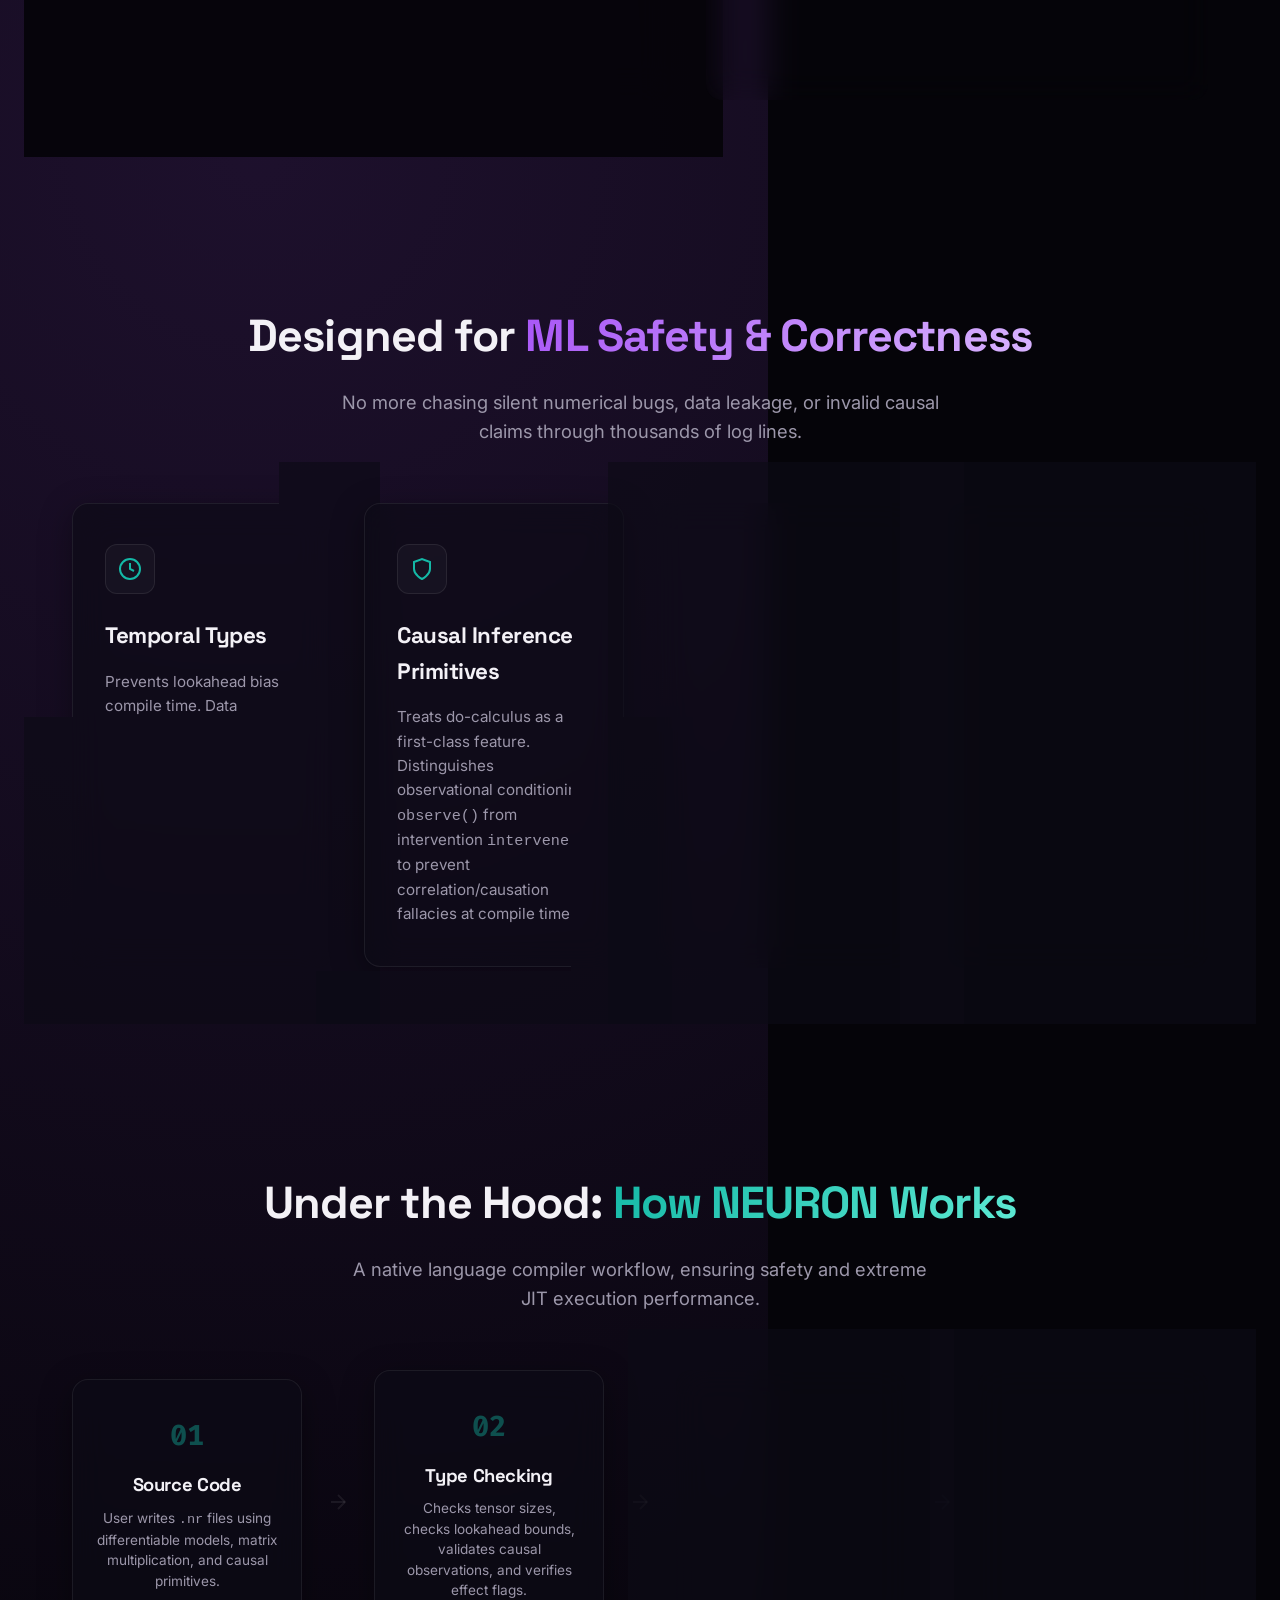
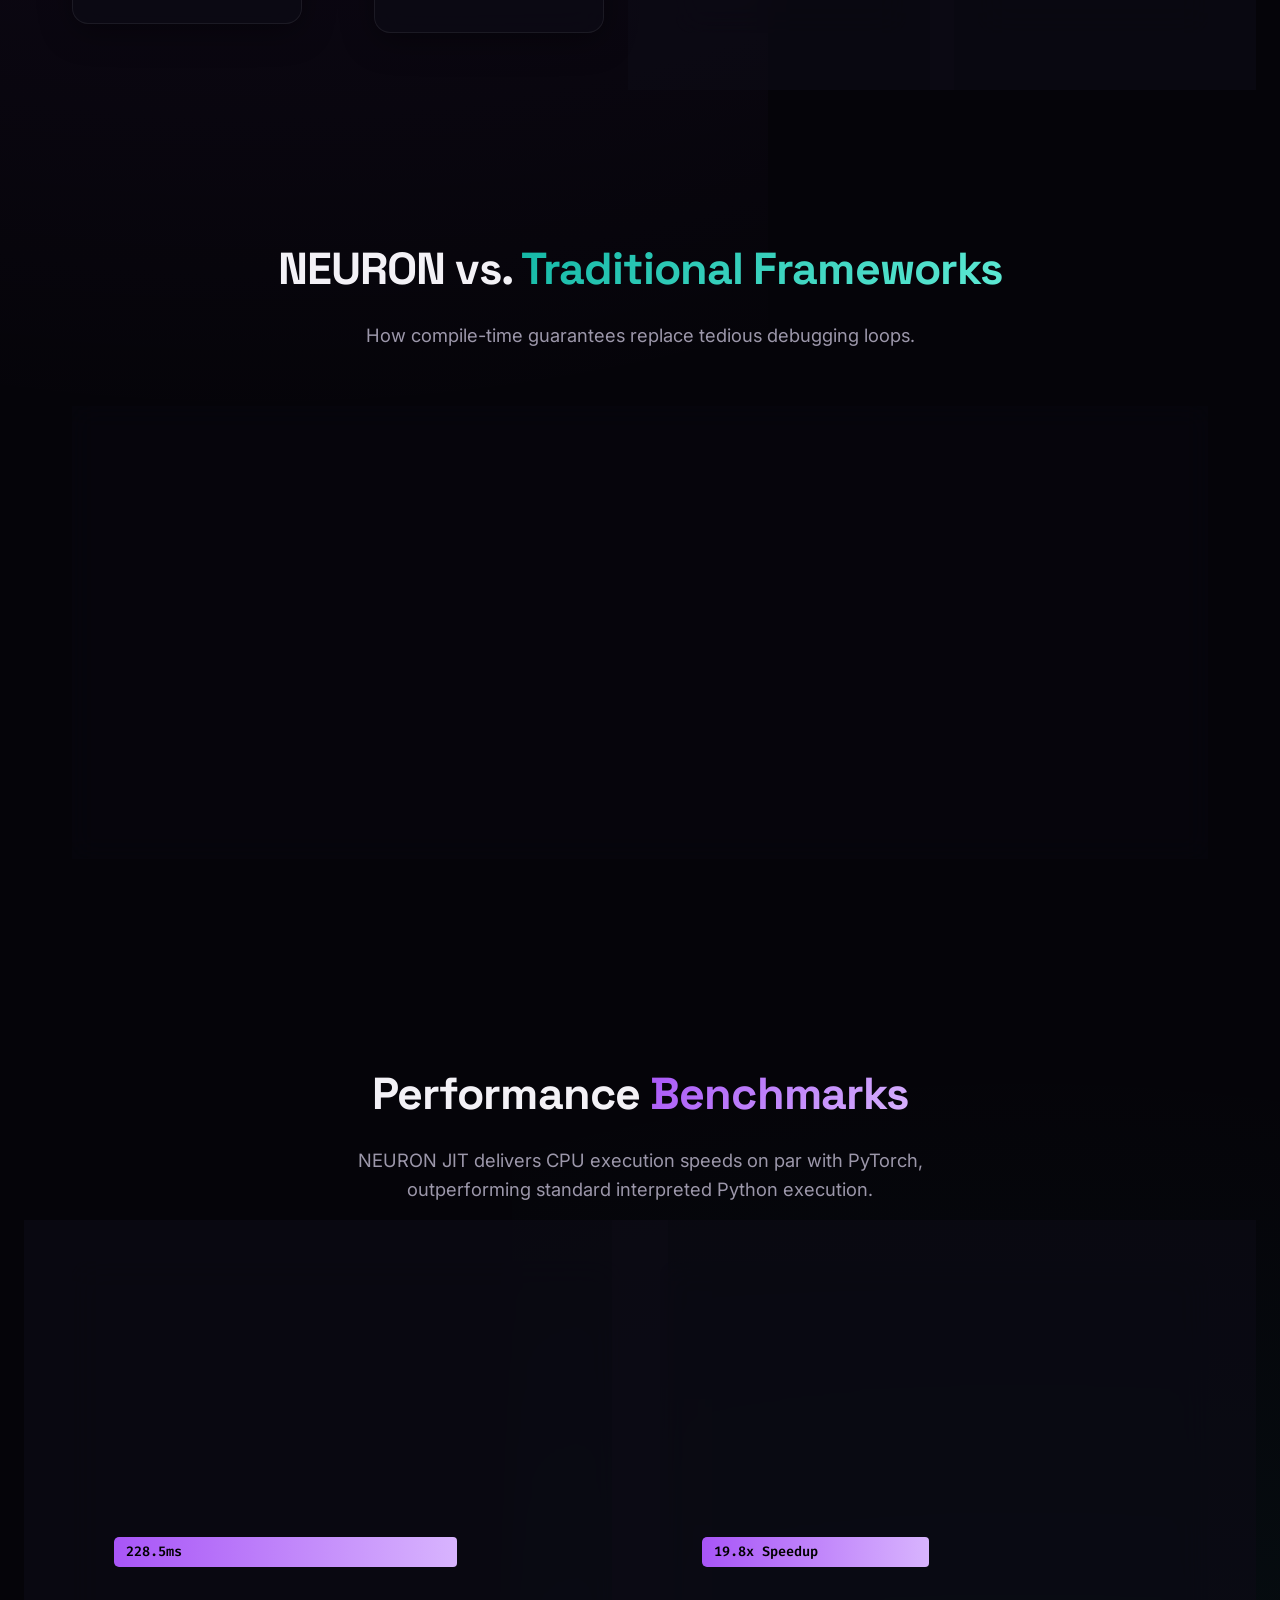
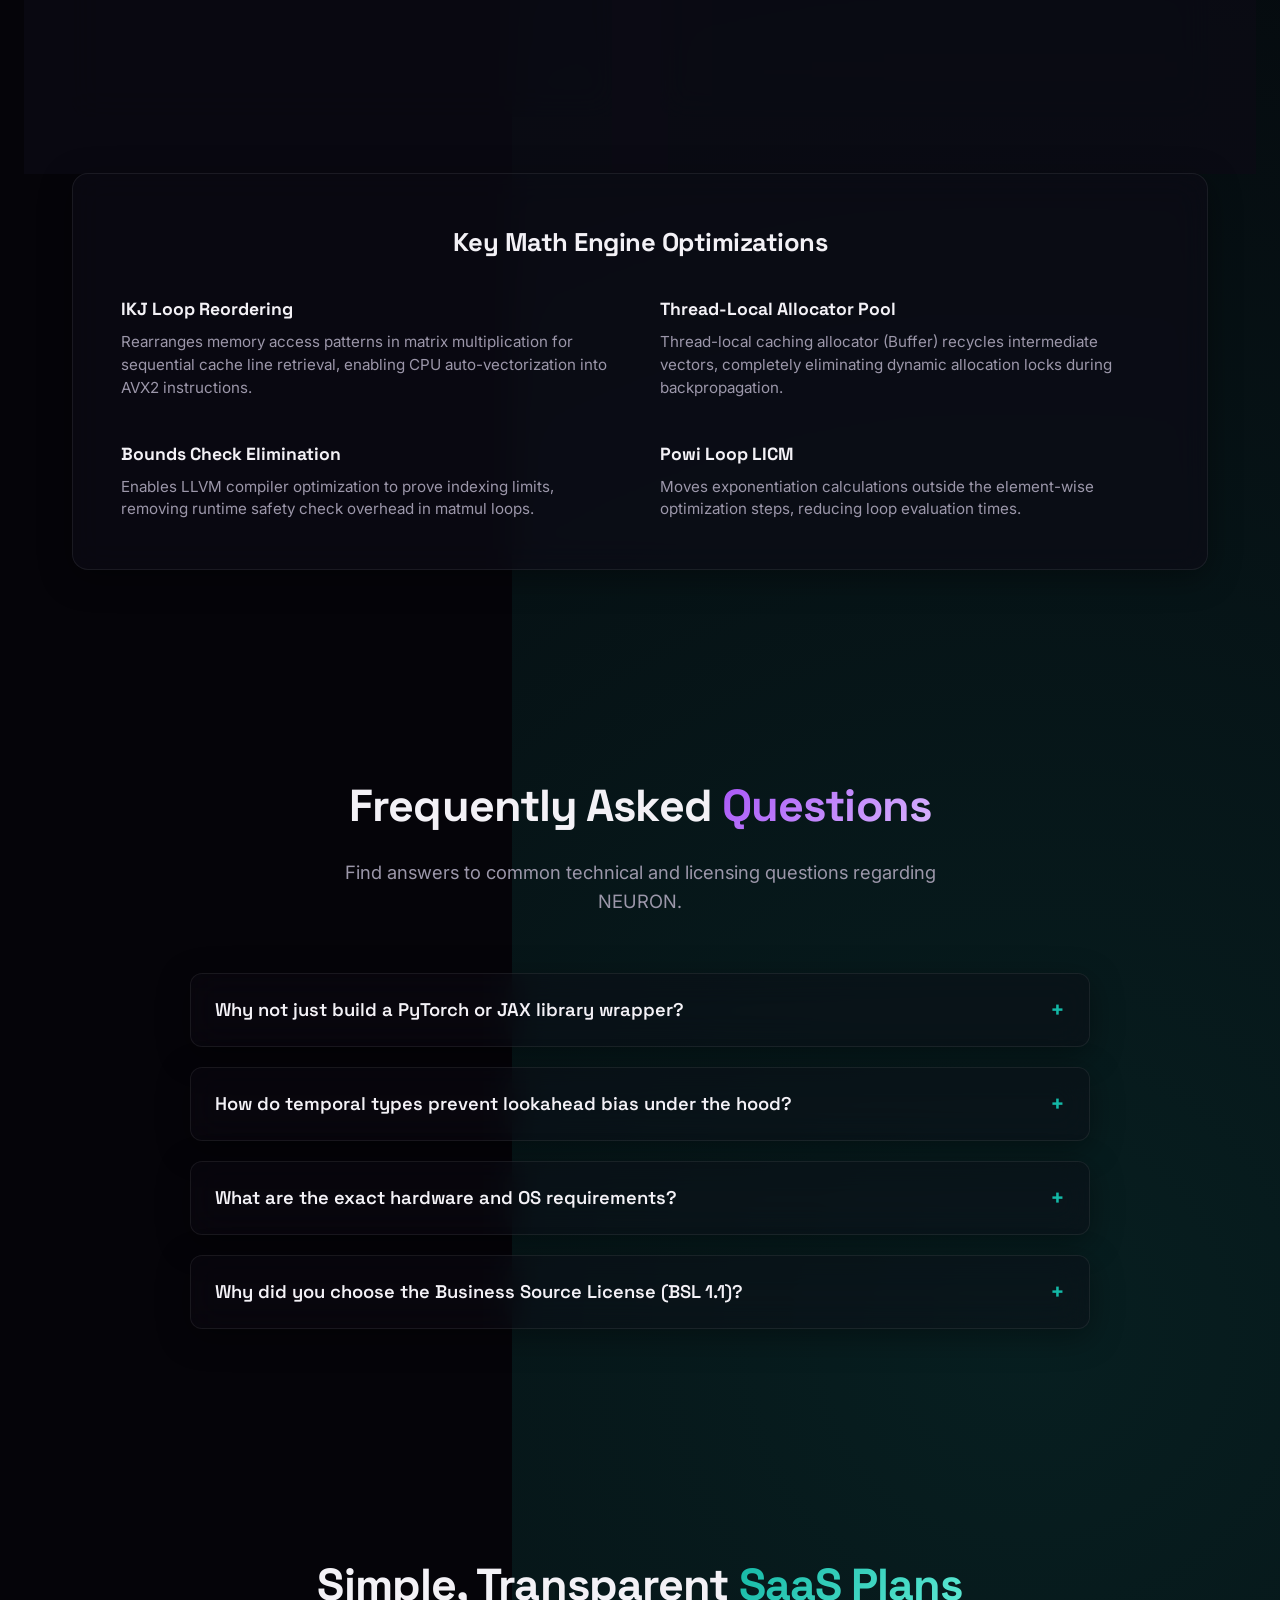
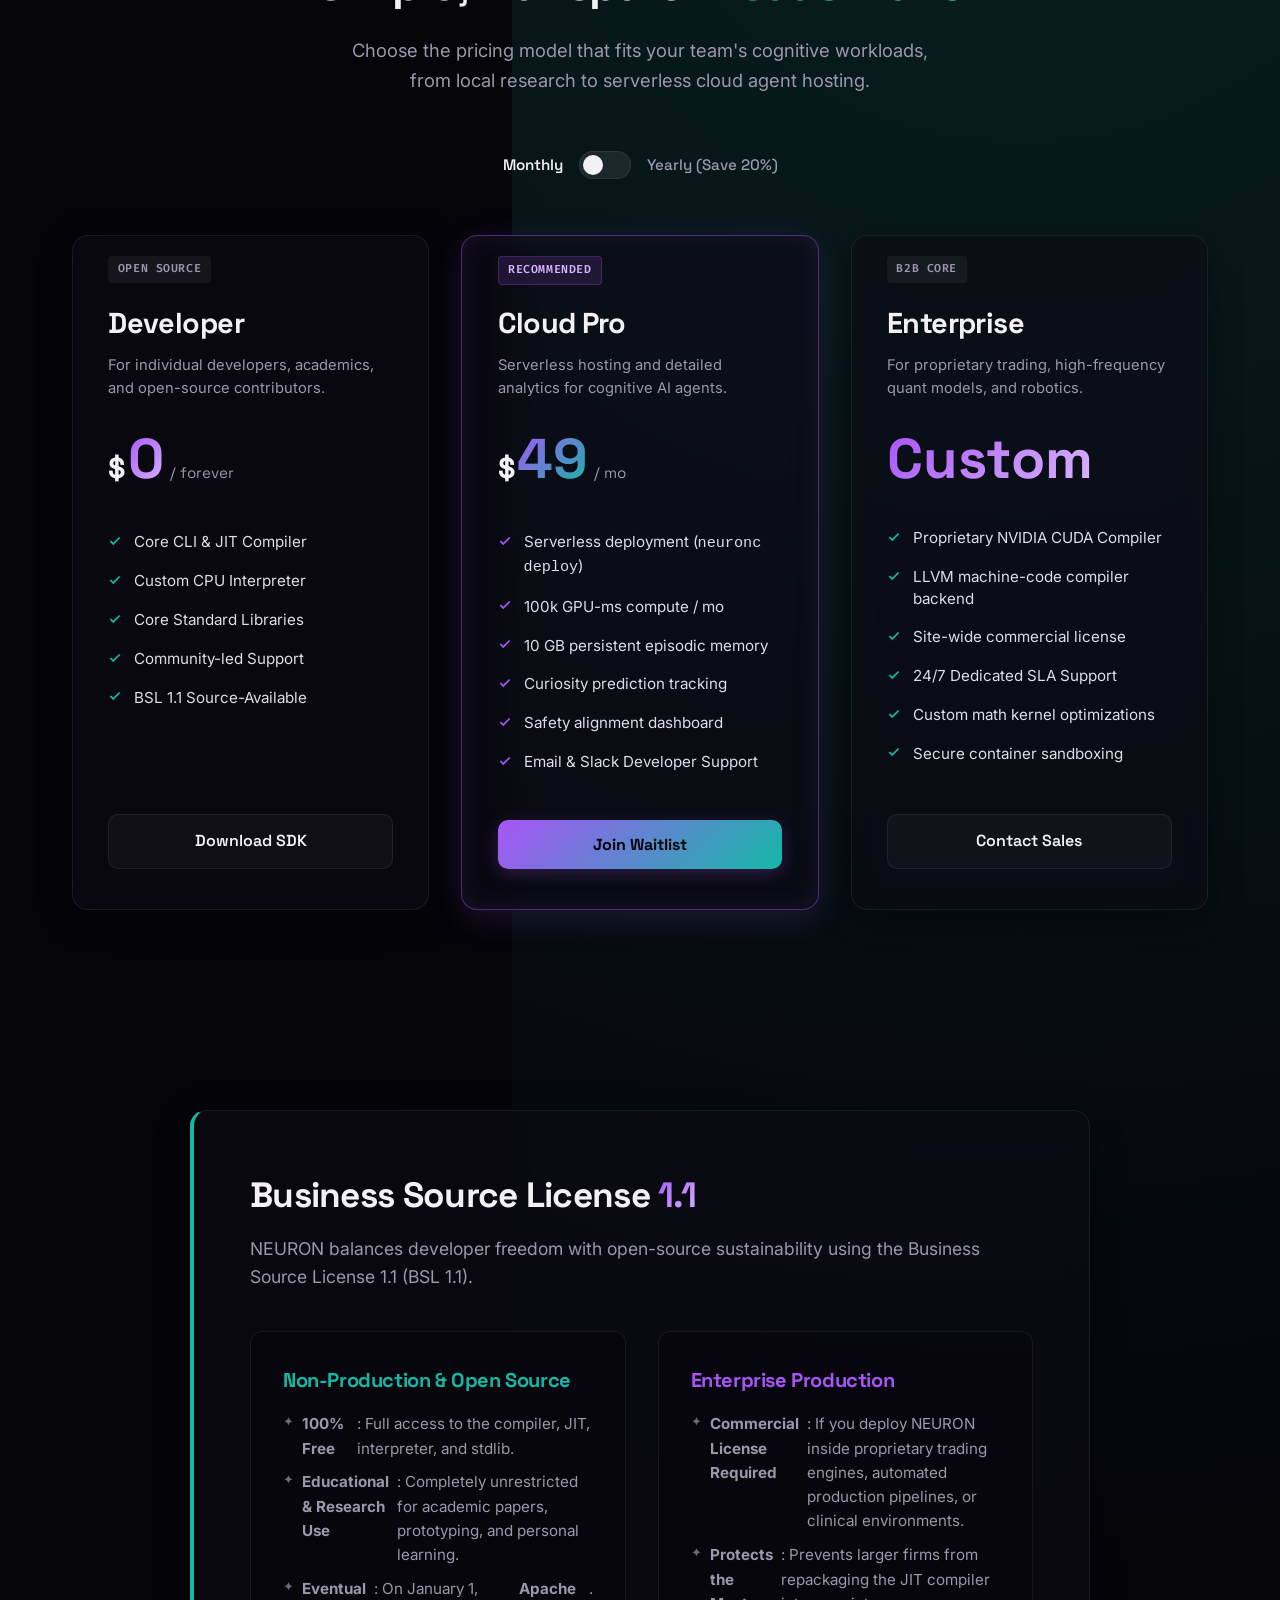
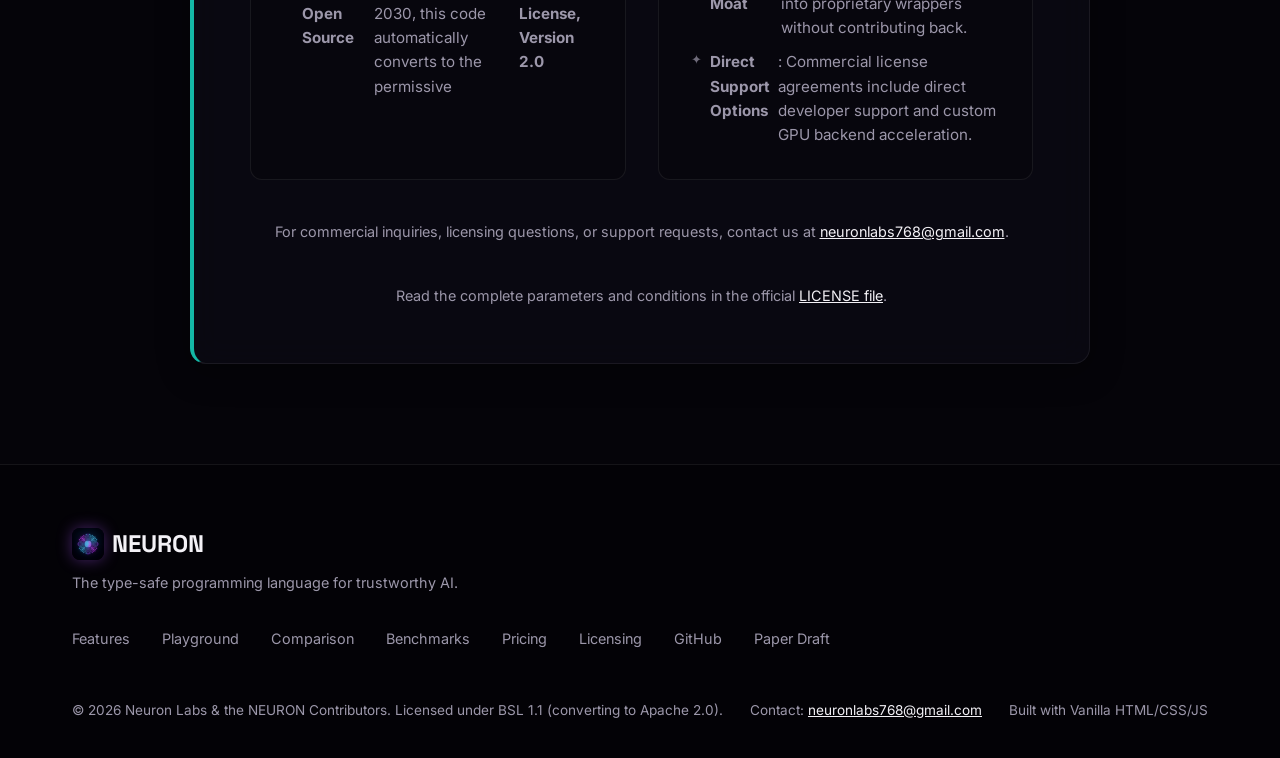
==== commit d27d8d3c: "fix: resolve mobile zoom out layout shift and rename Cloud Pro CTA to Join Waitlist" ====
--- a/index.html
+++ b/index.html
@@ -520,7 +520,7 @@
               <span>Email & Slack Developer Support</span>
             </li>
           </ul>
-          <button class="price-btn price-btn-primary" onclick="alert('Cognitive agent deployment cloud console is in closed beta. Sign-up details sent to your registered email.')">Start Deploying</button>
+          <button class="price-btn price-btn-primary" id="open-waitlist-btn">Join Waitlist</button>
         </div>
 
         <!-- Tier 3: Enterprise -->
@@ -632,6 +632,27 @@
     </div>
   </footer>
 
+      <!-- Waitlist Modal Overlay -->
+      <div class="modal-overlay" id="waitlist-modal">
+        <div class="modal-content glass-panel">
+          <button class="modal-close" id="close-waitlist-btn" aria-label="Close modal">&times;</button>
+          <div id="waitlist-form-container">
+            <h3>Join the NEURON Waitlist</h3>
+            <p>Deploy your cognitive agents on our secure, serverless cloud platform. Sign up today to secure your spot and receive <strong>$100 in free compute credits</strong> at launch.</p>
+            <form class="waitlist-form" id="waitlist-form">
+              <input type="email" class="waitlist-input" id="waitlist-email" placeholder="Enter your developer email" required>
+              <button type="submit" class="waitlist-submit-btn" id="waitlist-submit-btn">Join Waitlist</button>
+            </form>
+          </div>
+          <div id="waitlist-success-container" style="display: none;">
+            <div class="success-icon" style="font-size: 3rem; color: var(--accent-success); margin-bottom: 1rem;">✓</div>
+            <h3>You're on the list!</h3>
+            <p>Thank you for signing up. We've reserved your spot and will contact you at <strong id="waitlist-success-email"></strong> as soon as the console opens.</p>
+            <button class="price-btn" id="success-close-btn" style="margin-top: 1.5rem;">Close</button>
+          </div>
+        </div>
+      </div>
+
   <script src="app.js"></script>
 </body>
 </html>
--- a/style.css
+++ b/style.css
@@ -35,6 +35,11 @@
   padding: 0;
 }
 
+html, body {
+  overflow-x: hidden;
+  max-width: 100%;
+}
+
 html {
   scroll-behavior: smooth;
   background-color: var(--bg-color);
@@ -44,7 +49,6 @@
 }
 
 body {
-  overflow-x: hidden;
   position: relative;
 }
 
@@ -1189,8 +1193,37 @@
 }
 
 @media (max-width: 768px) {
+  .nav-toggle {
+    display: block;
+  }
+
   .nav-links {
-    display: none; /* Can be toggled in dynamic layouts */
+    display: none;
+    flex-direction: column;
+    position: absolute;
+    top: 70px;
+    left: 0;
+    right: 0;
+    background: rgba(5, 4, 9, 0.96);
+    backdrop-filter: blur(16px);
+    -webkit-backdrop-filter: blur(16px);
+    border-bottom: 1px solid var(--border-color);
+    padding: 2rem;
+    gap: 1.5rem;
+    align-items: stretch;
+    text-align: center;
+    box-shadow: 0 10px 30px rgba(0, 0, 0, 0.5);
+  }
+
+  .nav-links a {
+    font-size: 1.1rem;
+    display: block;
+    padding: 0.5rem 0;
+  }
+
+  .nav-links .nav-btn {
+    justify-content: center;
+    width: 100%;
   }
   
   .hero h1 {
@@ -1722,4 +1755,126 @@
   }
 }
 
-
+/* 10. Waitlist Modal Styles */
+.modal-overlay {
+  position: fixed;
+  top: 0;
+  left: 0;
+  right: 0;
+  bottom: 0;
+  background: rgba(5, 4, 9, 0.85);
+  backdrop-filter: blur(12px);
+  -webkit-backdrop-filter: blur(12px);
+  display: flex;
+  align-items: center;
+  justify-content: center;
+  z-index: 1000;
+  opacity: 0;
+  pointer-events: none;
+  transition: var(--transition-smooth);
+  padding: 1.5rem;
+}
+
+.modal-overlay.active {
+  opacity: 1;
+  pointer-events: auto;
+}
+
+.modal-content {
+  width: 100%;
+  max-width: 500px;
+  padding: 3.5rem 3rem;
+  position: relative;
+  border-radius: 16px;
+  text-align: center;
+  box-shadow: 0 24px 64px 0 rgba(0, 0, 0, 0.6), 0 0 30px rgba(168, 85, 247, 0.05) inset;
+  transform: scale(0.9);
+  transition: var(--transition-smooth);
+}
+
+.modal-overlay.active .modal-content {
+  transform: scale(1);
+}
+
+.modal-close {
+  position: absolute;
+  top: 1.25rem;
+  right: 1.5rem;
+  font-size: 2.2rem;
+  line-height: 1;
+  background: none;
+  border: none;
+  color: var(--text-muted);
+  cursor: pointer;
+  transition: var(--transition-smooth);
+}
+
+.modal-close:hover {
+  color: var(--text-main);
+  transform: rotate(90deg);
+}
+
+.modal-content h3 {
+  font-size: 2rem;
+  margin-bottom: 0.75rem;
+  background: var(--accent-purple-gradient);
+  -webkit-background-clip: text;
+  -webkit-text-fill-color: transparent;
+}
+
+.modal-content p {
+  color: var(--text-muted);
+  font-size: 0.95rem;
+  line-height: 1.6;
+  margin-bottom: 2.5rem;
+}
+
+.waitlist-form {
+  display: flex;
+  flex-direction: column;
+  gap: 1rem;
+}
+
+.waitlist-input {
+  background: rgba(255, 255, 255, 0.03);
+  border: 1px solid var(--border-color);
+  padding: 0.9rem 1.2rem;
+  border-radius: 8px;
+  color: var(--text-main);
+  font-family: var(--font-body);
+  font-size: 1rem;
+  outline: none;
+  transition: var(--transition-smooth);
+  width: 100%;
+}
+
+.waitlist-input:focus {
+  border-color: var(--accent-purple);
+  box-shadow: 0 0 15px rgba(168, 85, 247, 0.25);
+  background: rgba(255, 255, 255, 0.06);
+}
+
+.waitlist-submit-btn {
+  background: linear-gradient(135deg, #a855f7 0%, #14b8a6 100%);
+  color: #050409;
+  border: none;
+  padding: 0.9rem;
+  border-radius: 8px;
+  font-family: var(--font-display);
+  font-weight: 700;
+  font-size: 1rem;
+  cursor: pointer;
+  transition: var(--transition-smooth);
+  width: 100%;
+}
+
+.waitlist-submit-btn:hover {
+  transform: translateY(-2px);
+  box-shadow: 0 6px 20px rgba(20, 184, 166, 0.45);
+}
+
+.waitlist-submit-btn:active {
+  transform: translateY(0);
+}
+
+
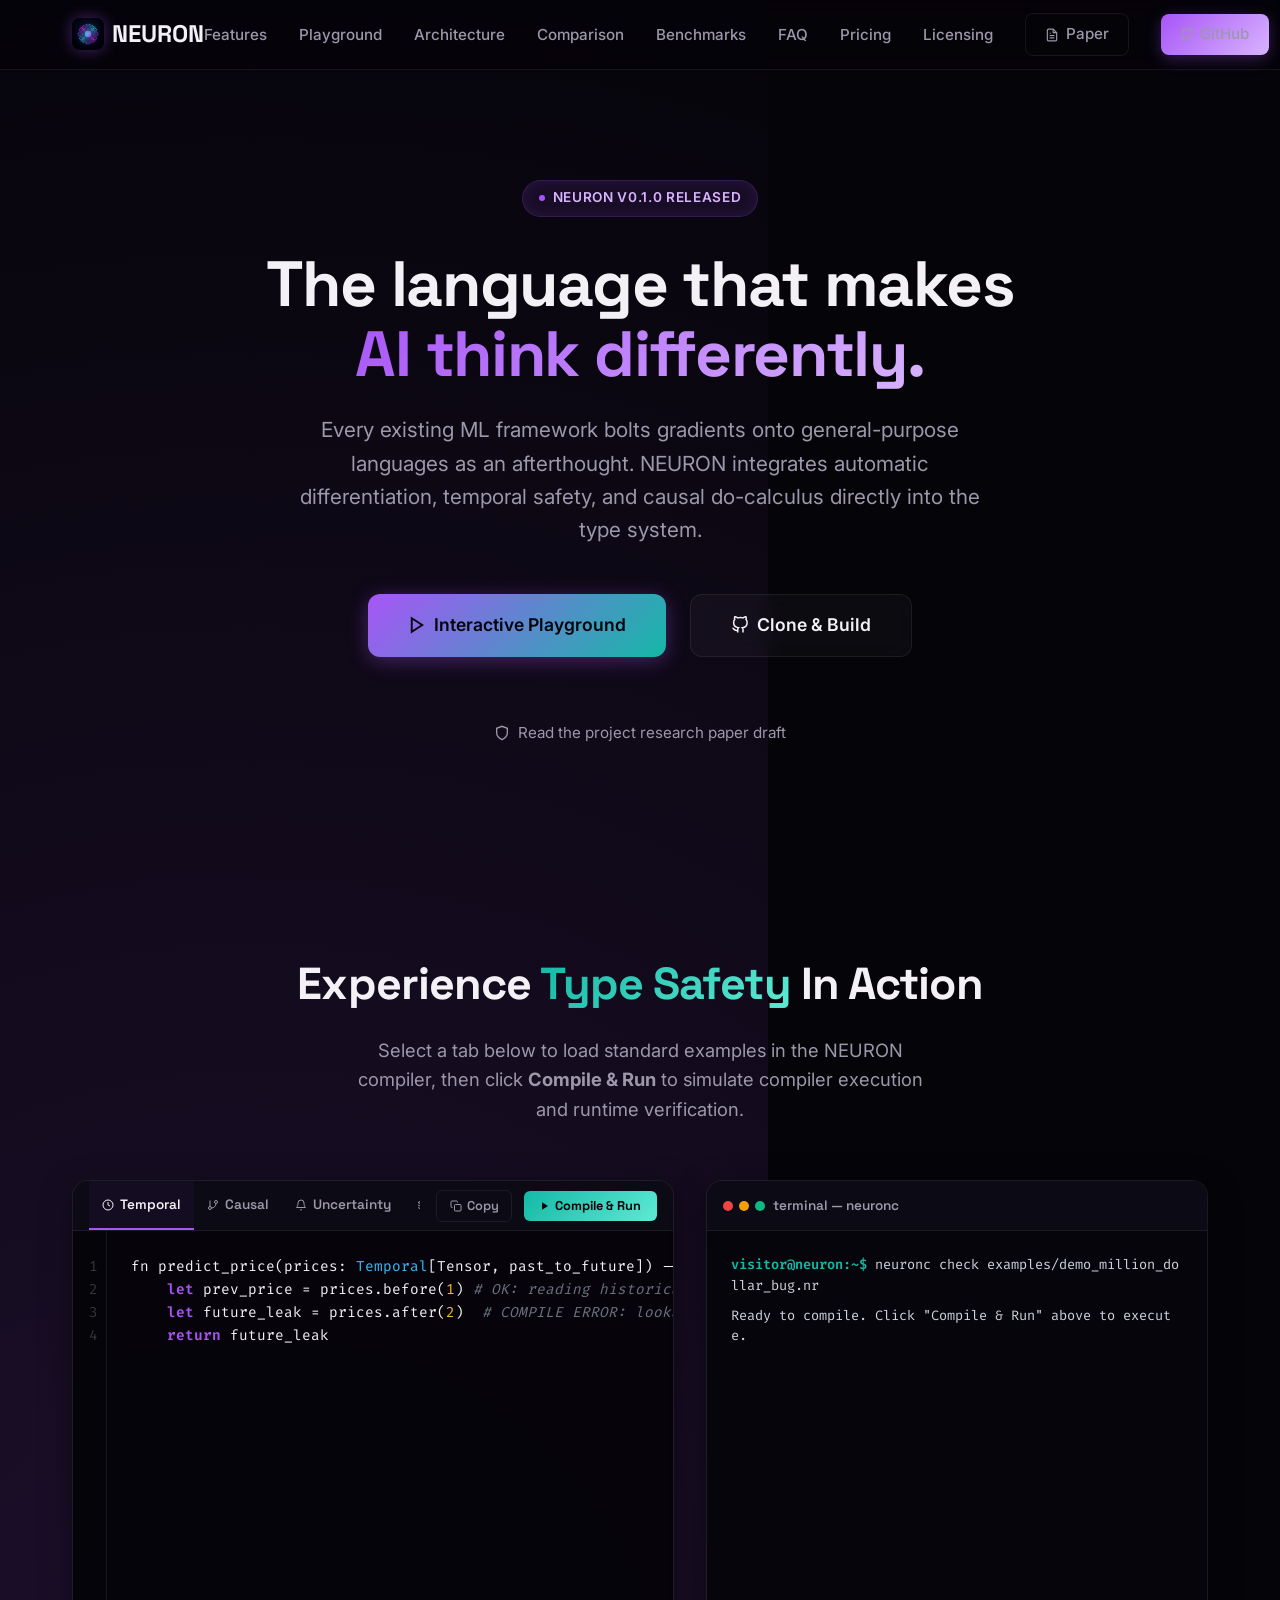
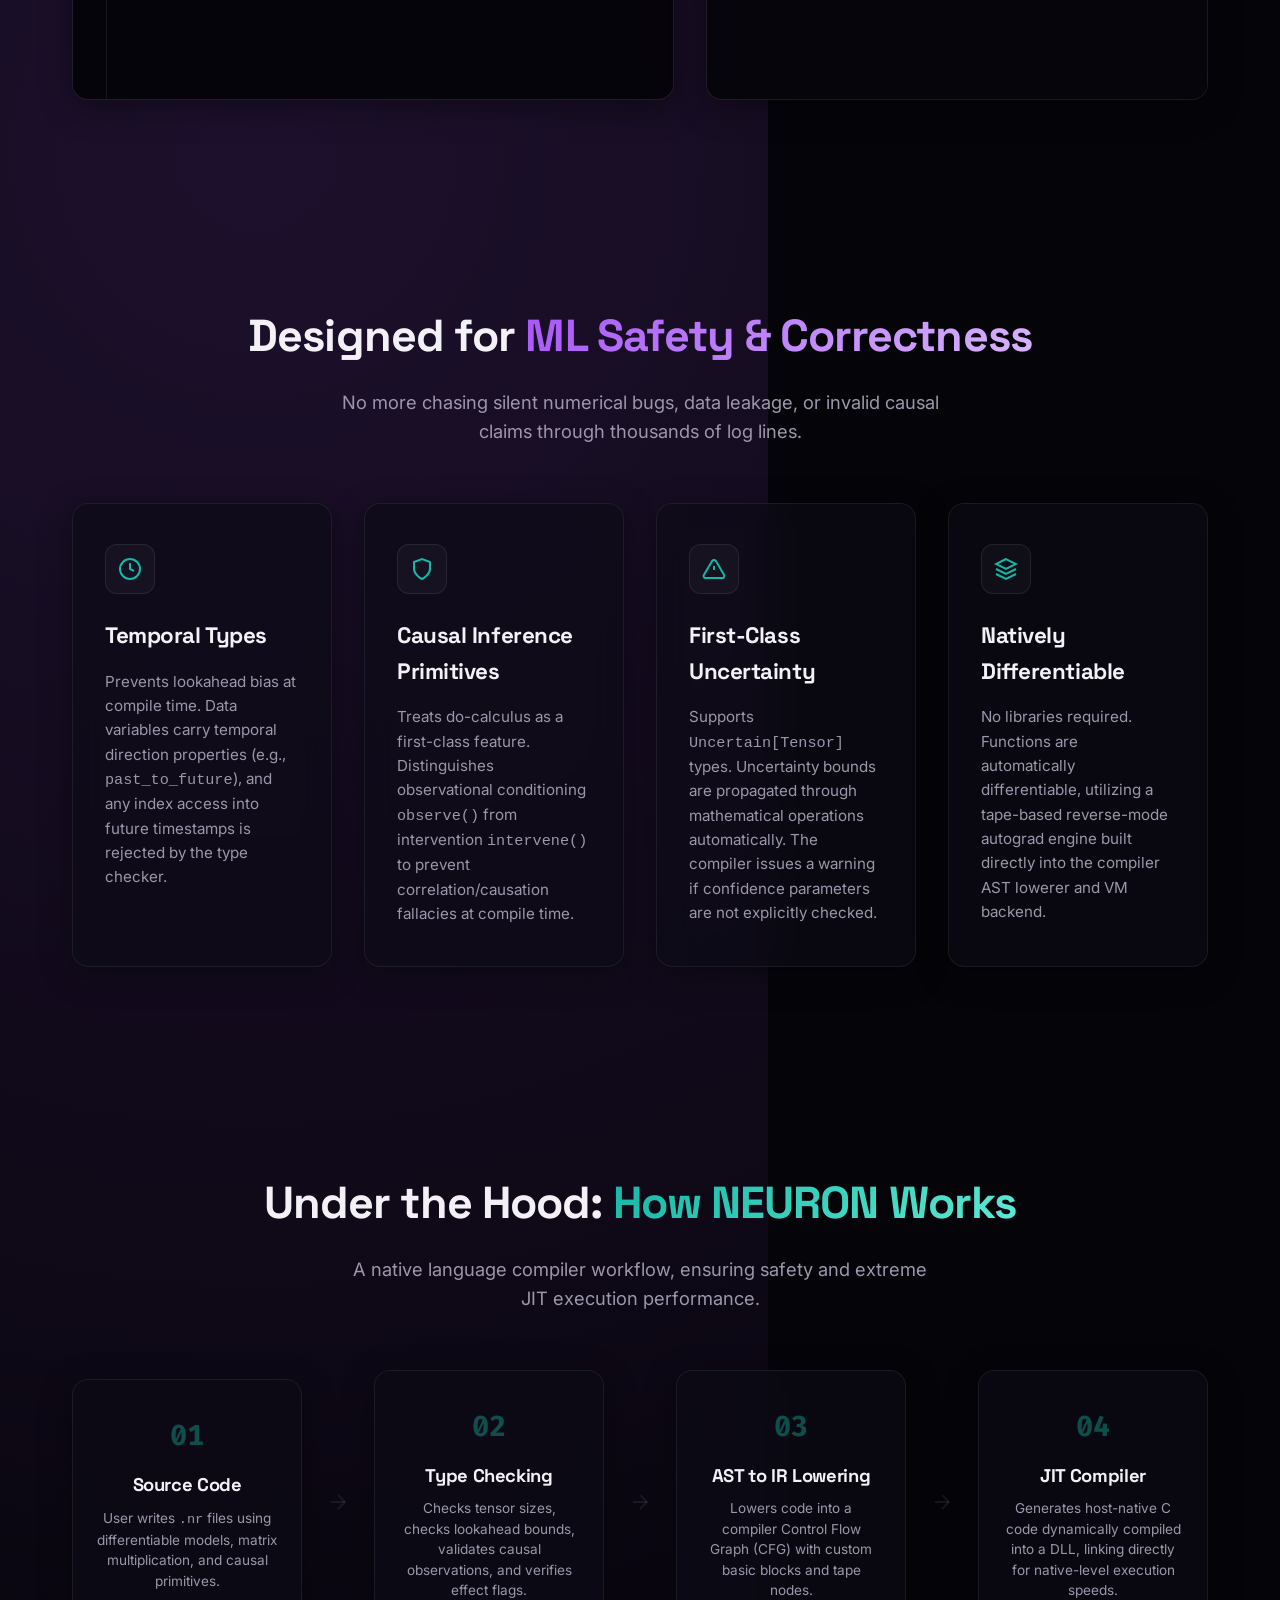
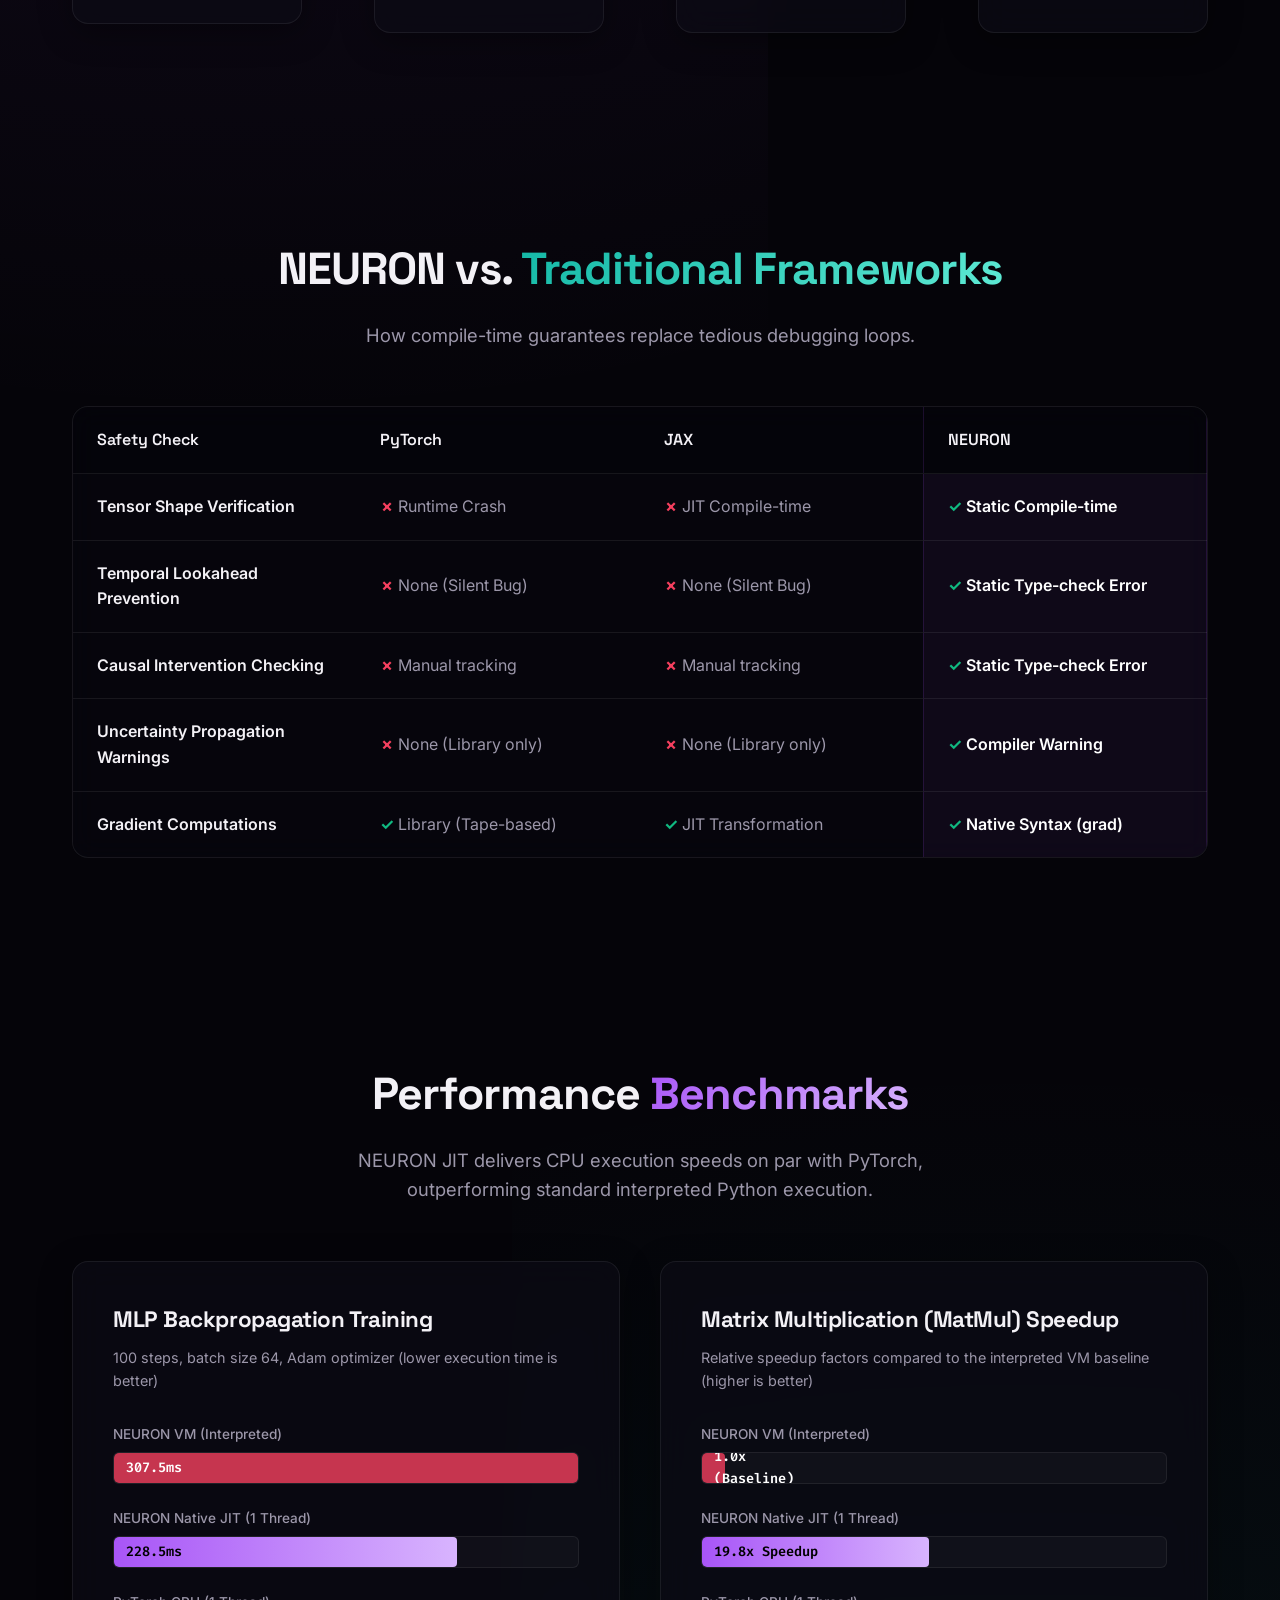
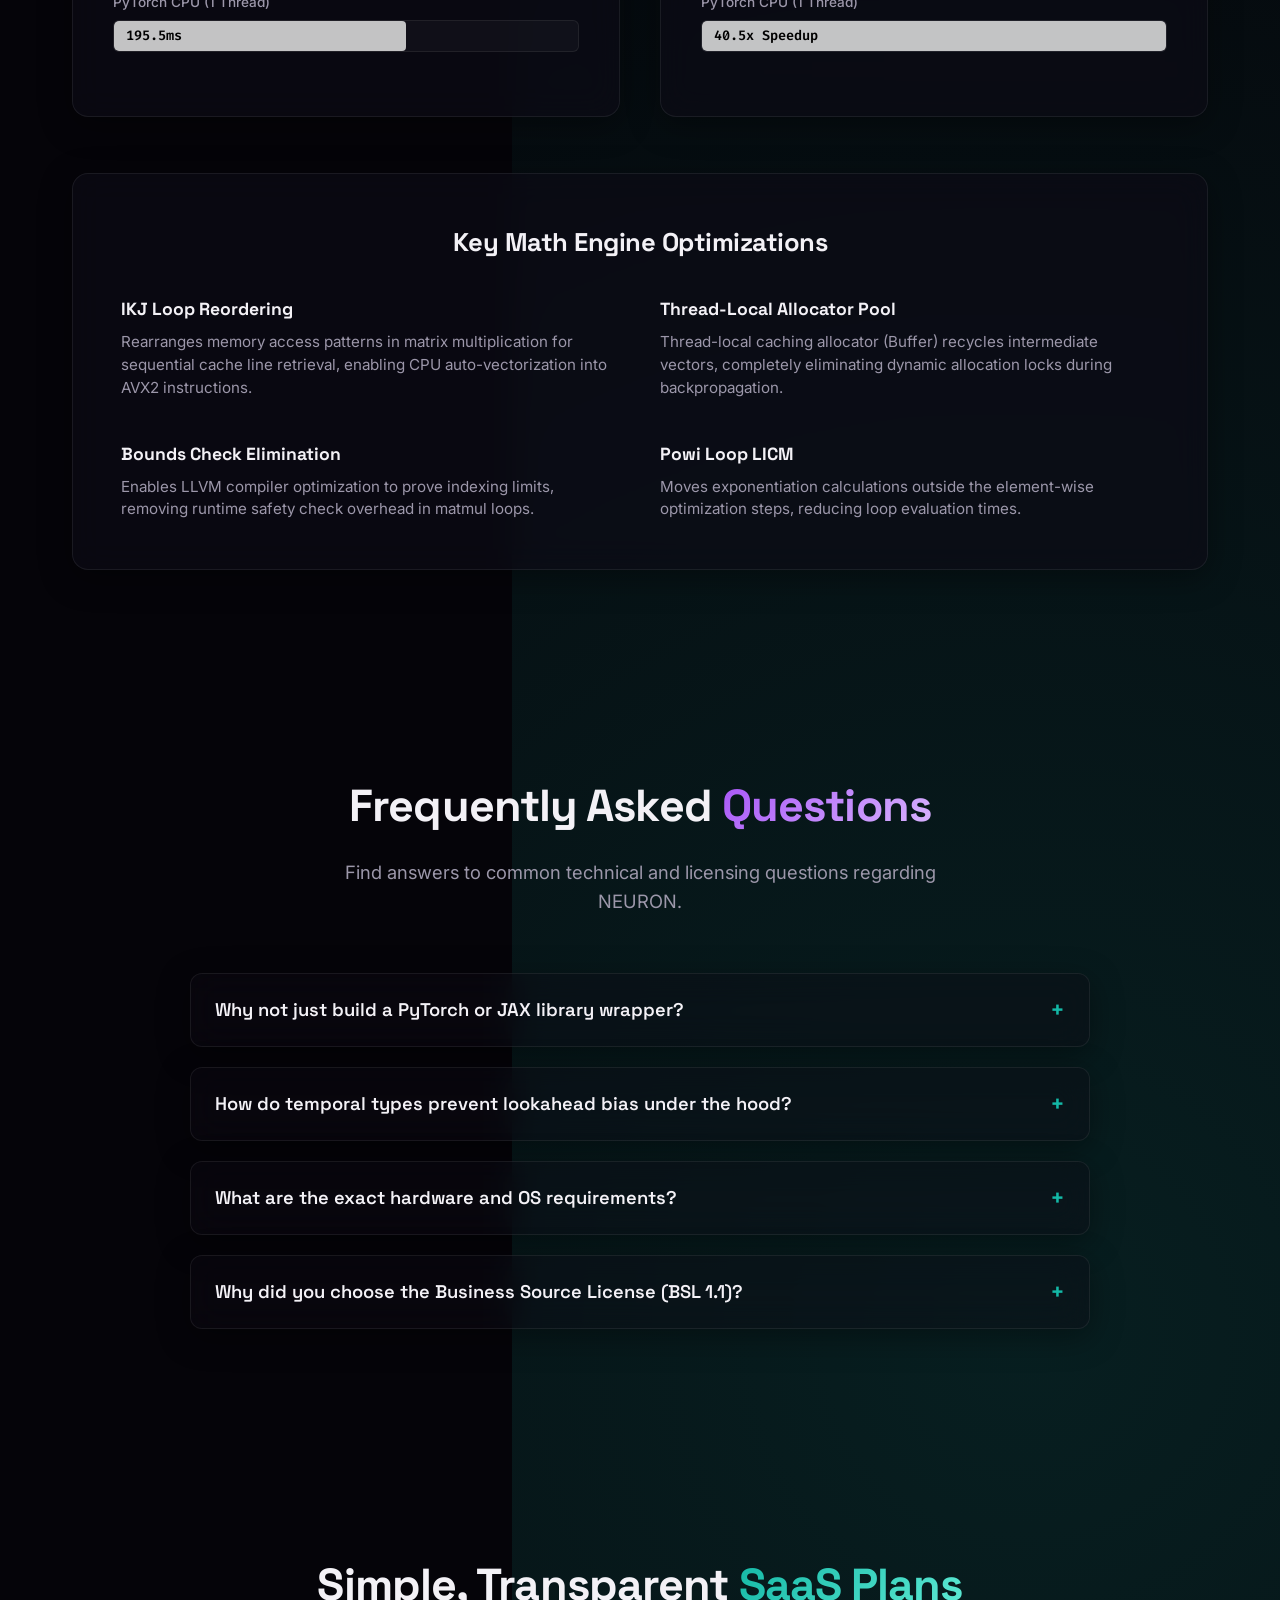
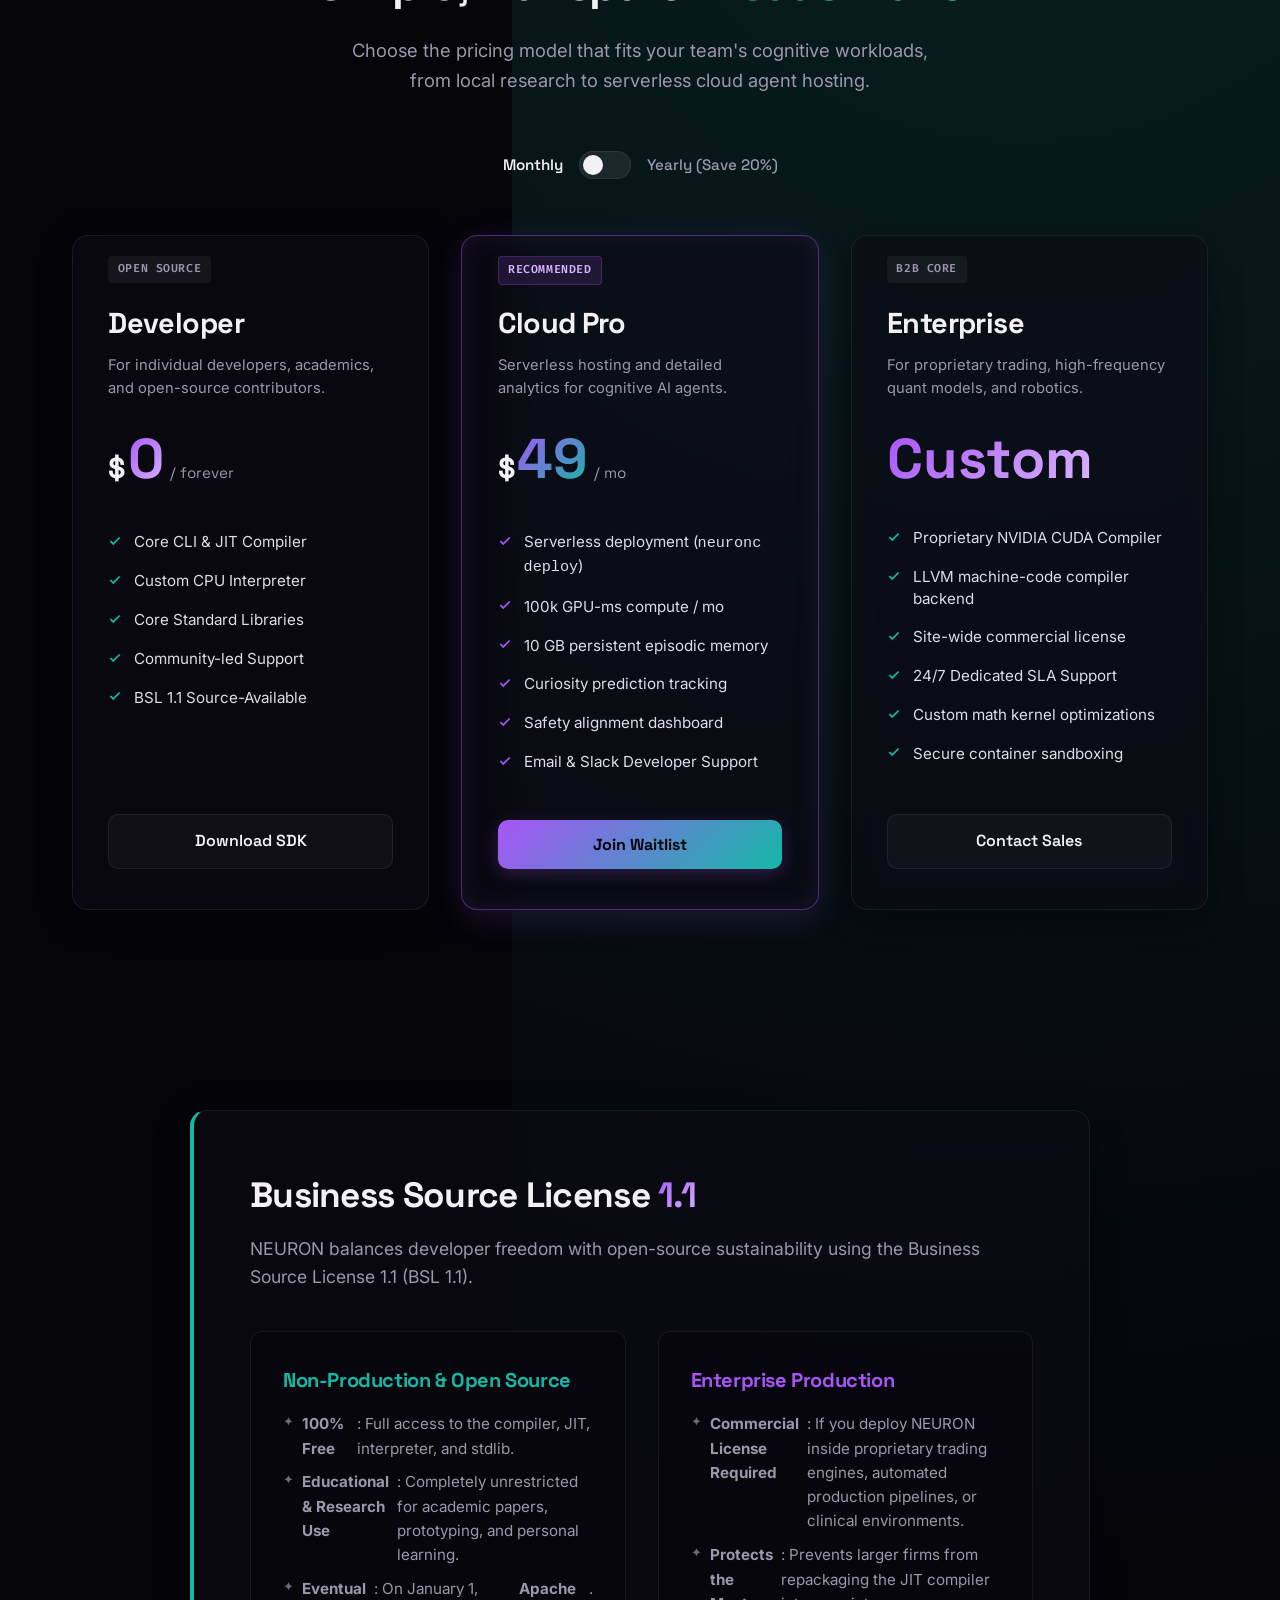
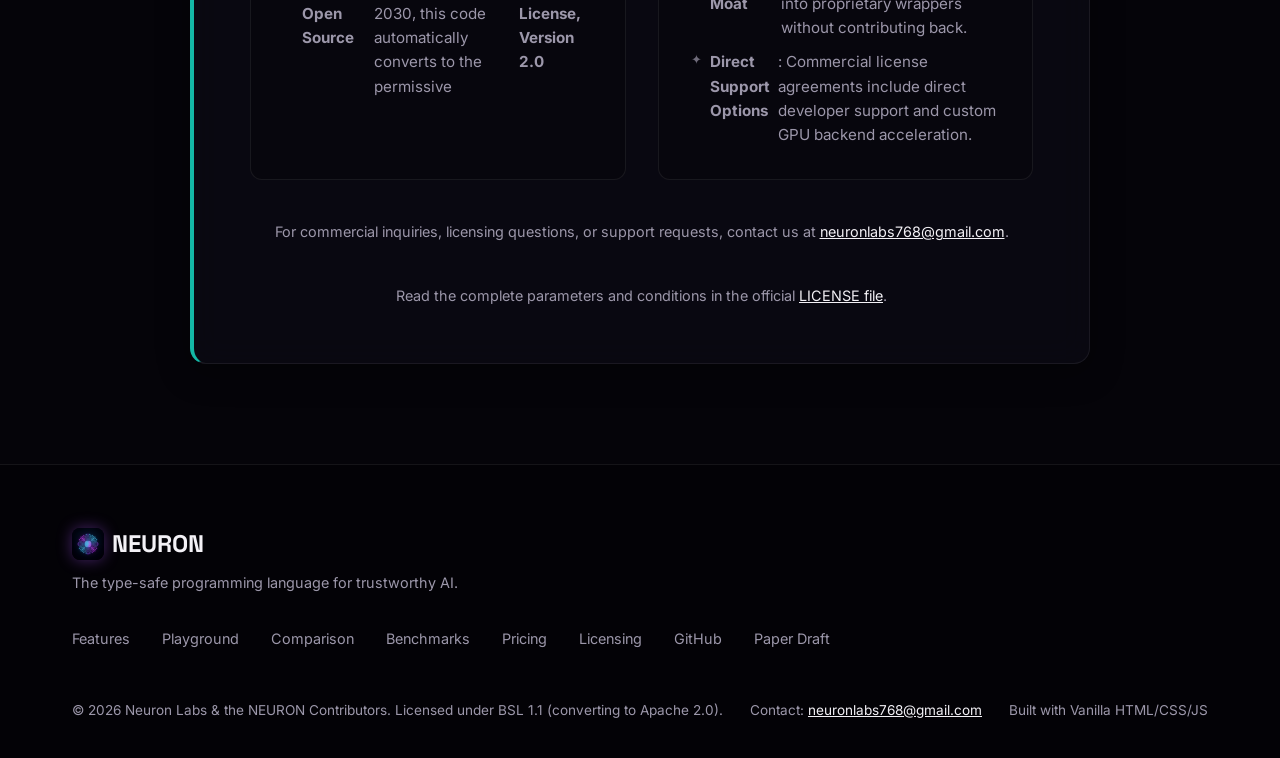
==== commit 08dcd9a0: "Complete compiler & stdlib overhaul: dimension-specific reductions, autograd extensions, stdlib math" ====
--- a/index.html
+++ b/index.html
@@ -417,7 +417,7 @@
             <span class="faq-icon">+</span>
           </button>
           <div class="faq-answer">
-            <p>The compiler (<code>neuronc</code>) is written in Rust and runs on Windows, macOS, and Linux. The JIT compiler requires <code>clang</code> or another host compiler to compile the dynamically linked native modules. Native code generation targets standard x86_64 AVX2 instruction sets.</p>
+            <p>The compiler (<code>neuronc</code>) is written in Rust and runs on Windows, macOS, and Linux. The JIT compiler requires <code>clang</code> or another host compiler to compile the dynamically linked native modules. Native code generation targets standard x86_64 AVX2 instruction sets. GPU execution is supported on CUDA-capable NVIDIA GPUs, utilising runtime compilation via the NVRTC library.</p>
           </div>
         </div>
 
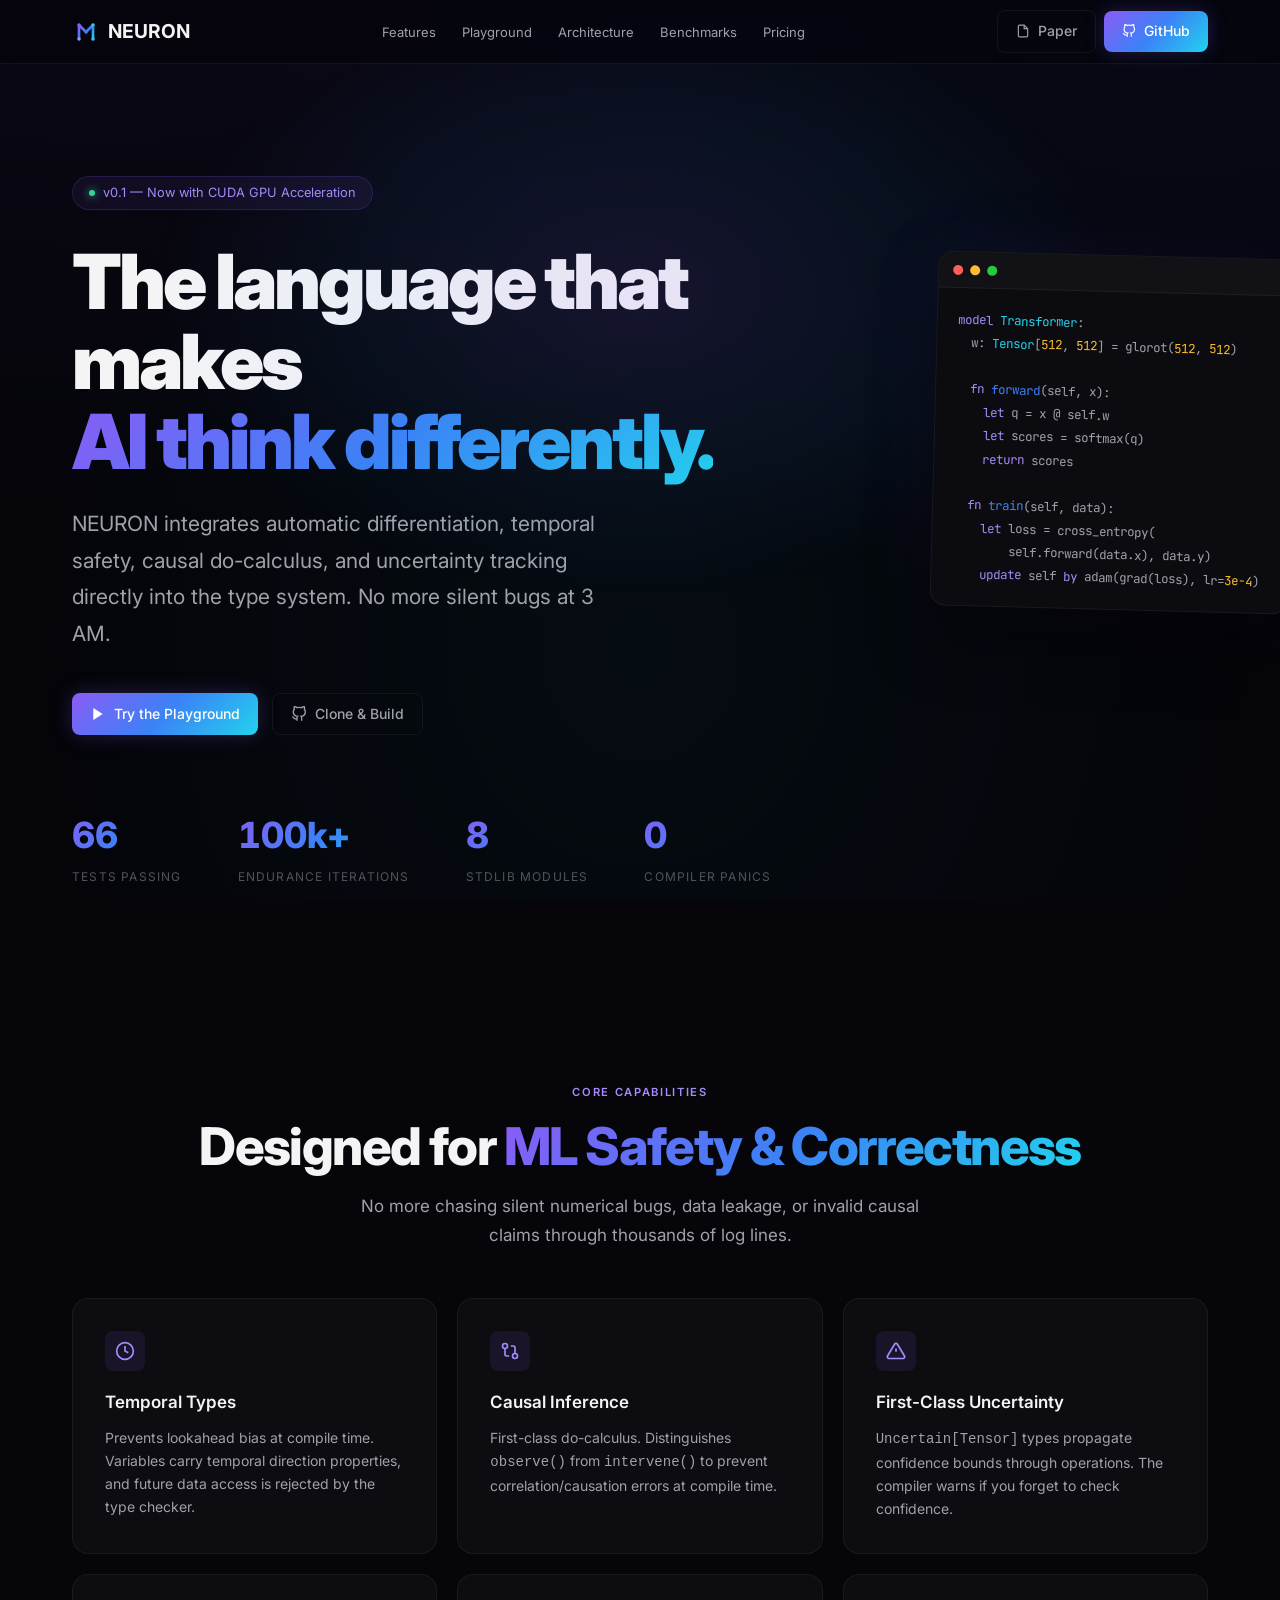
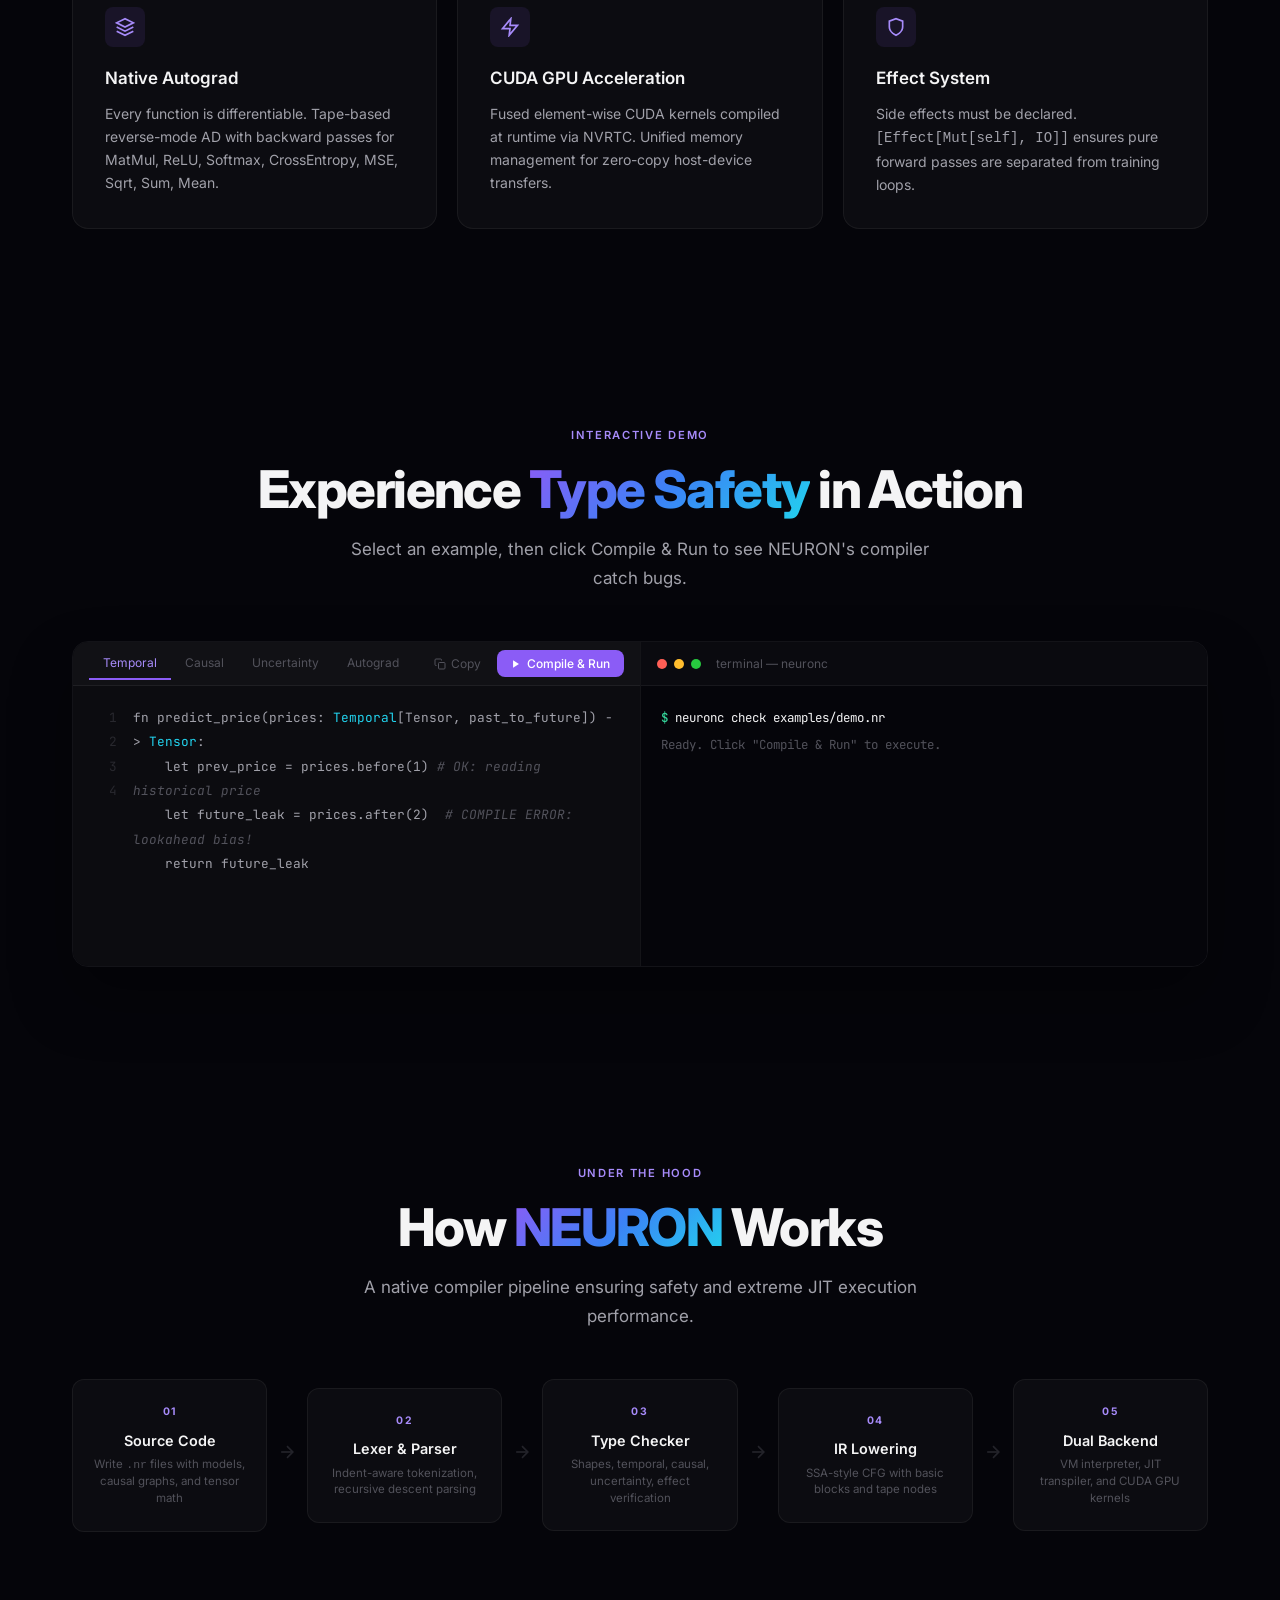
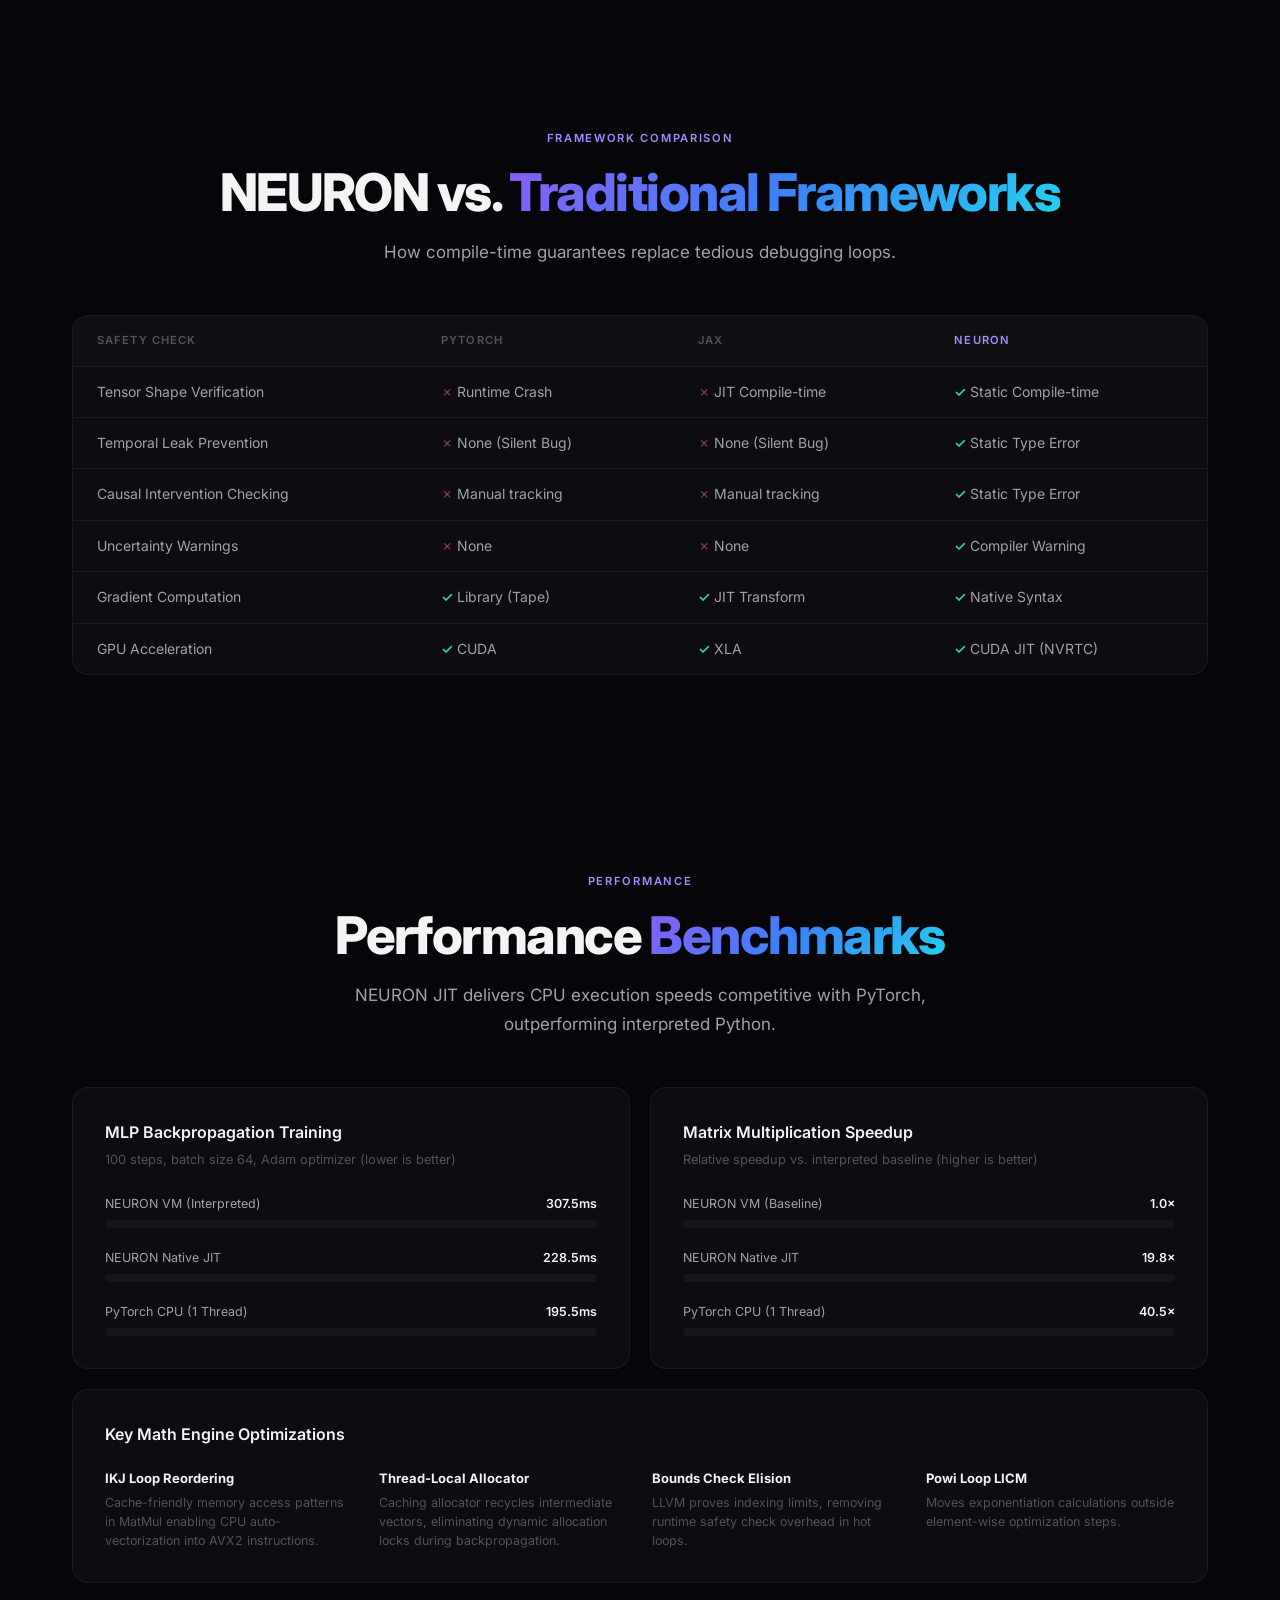
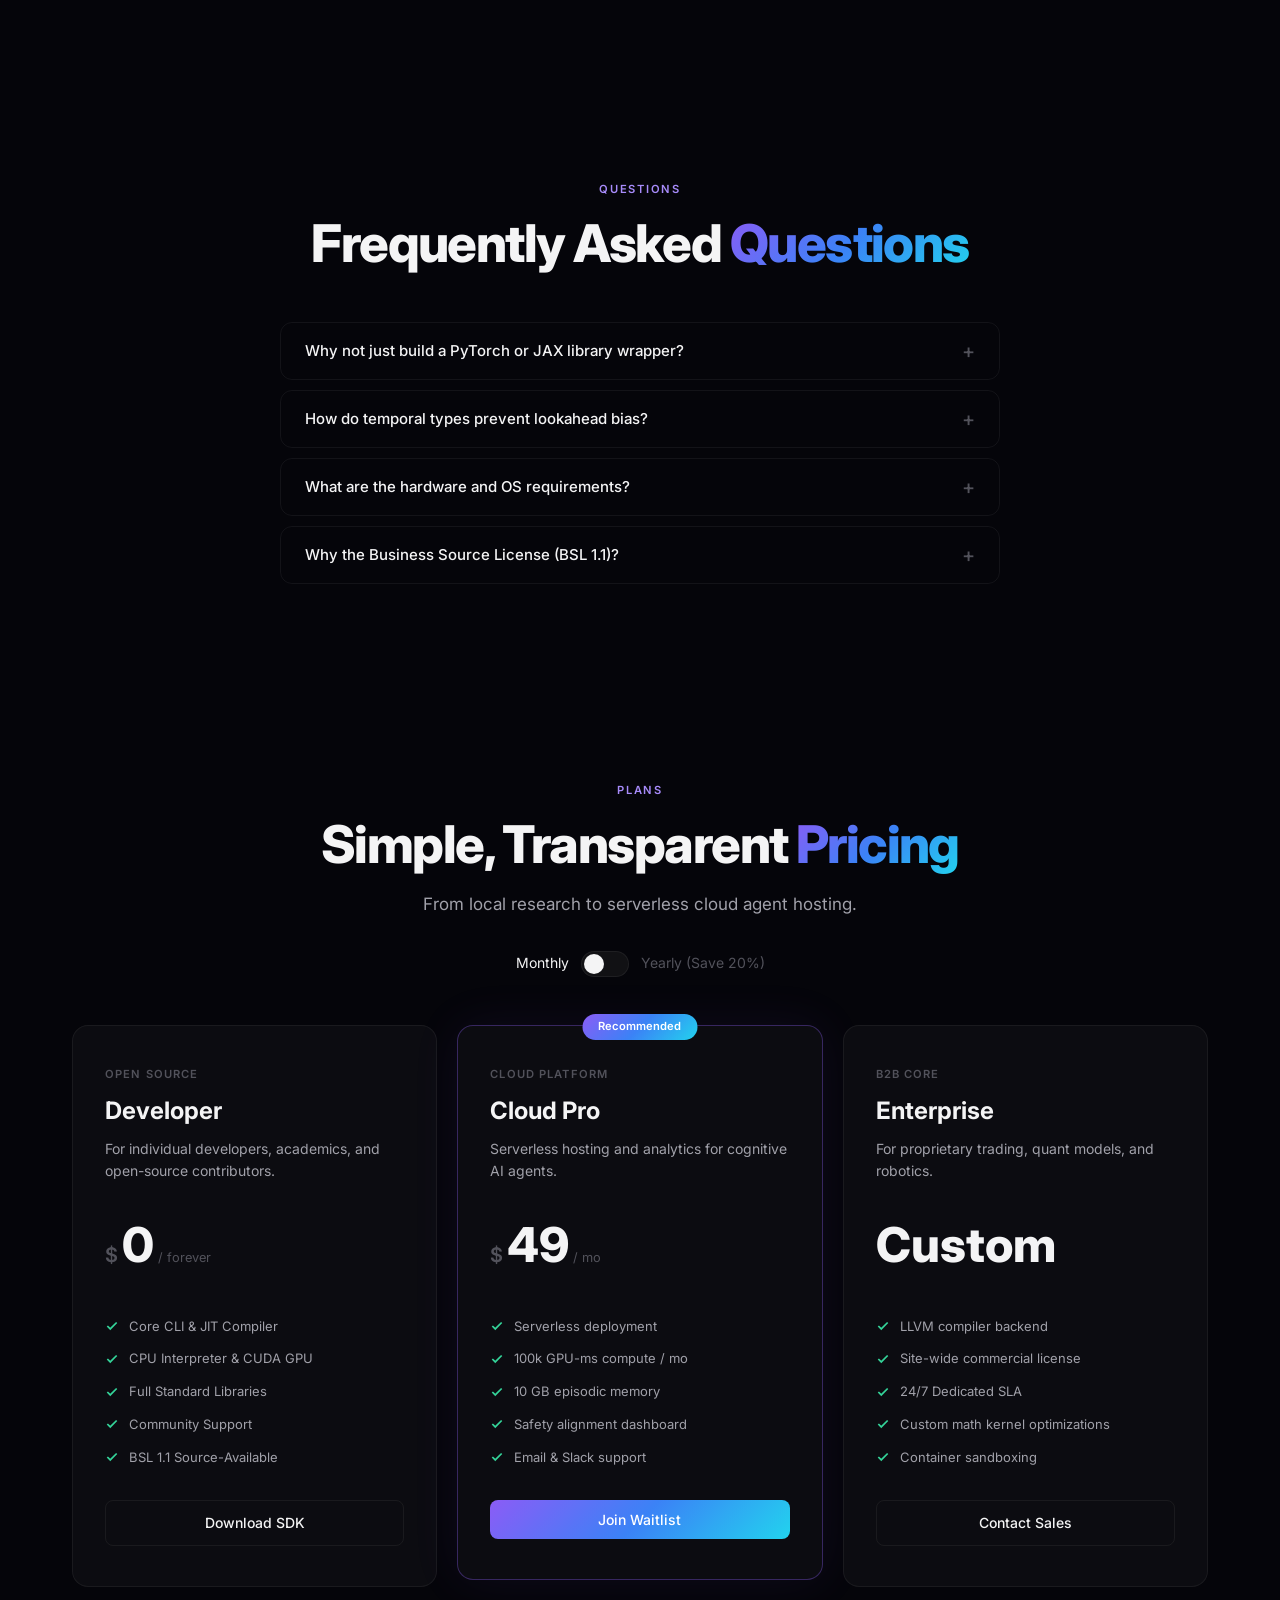
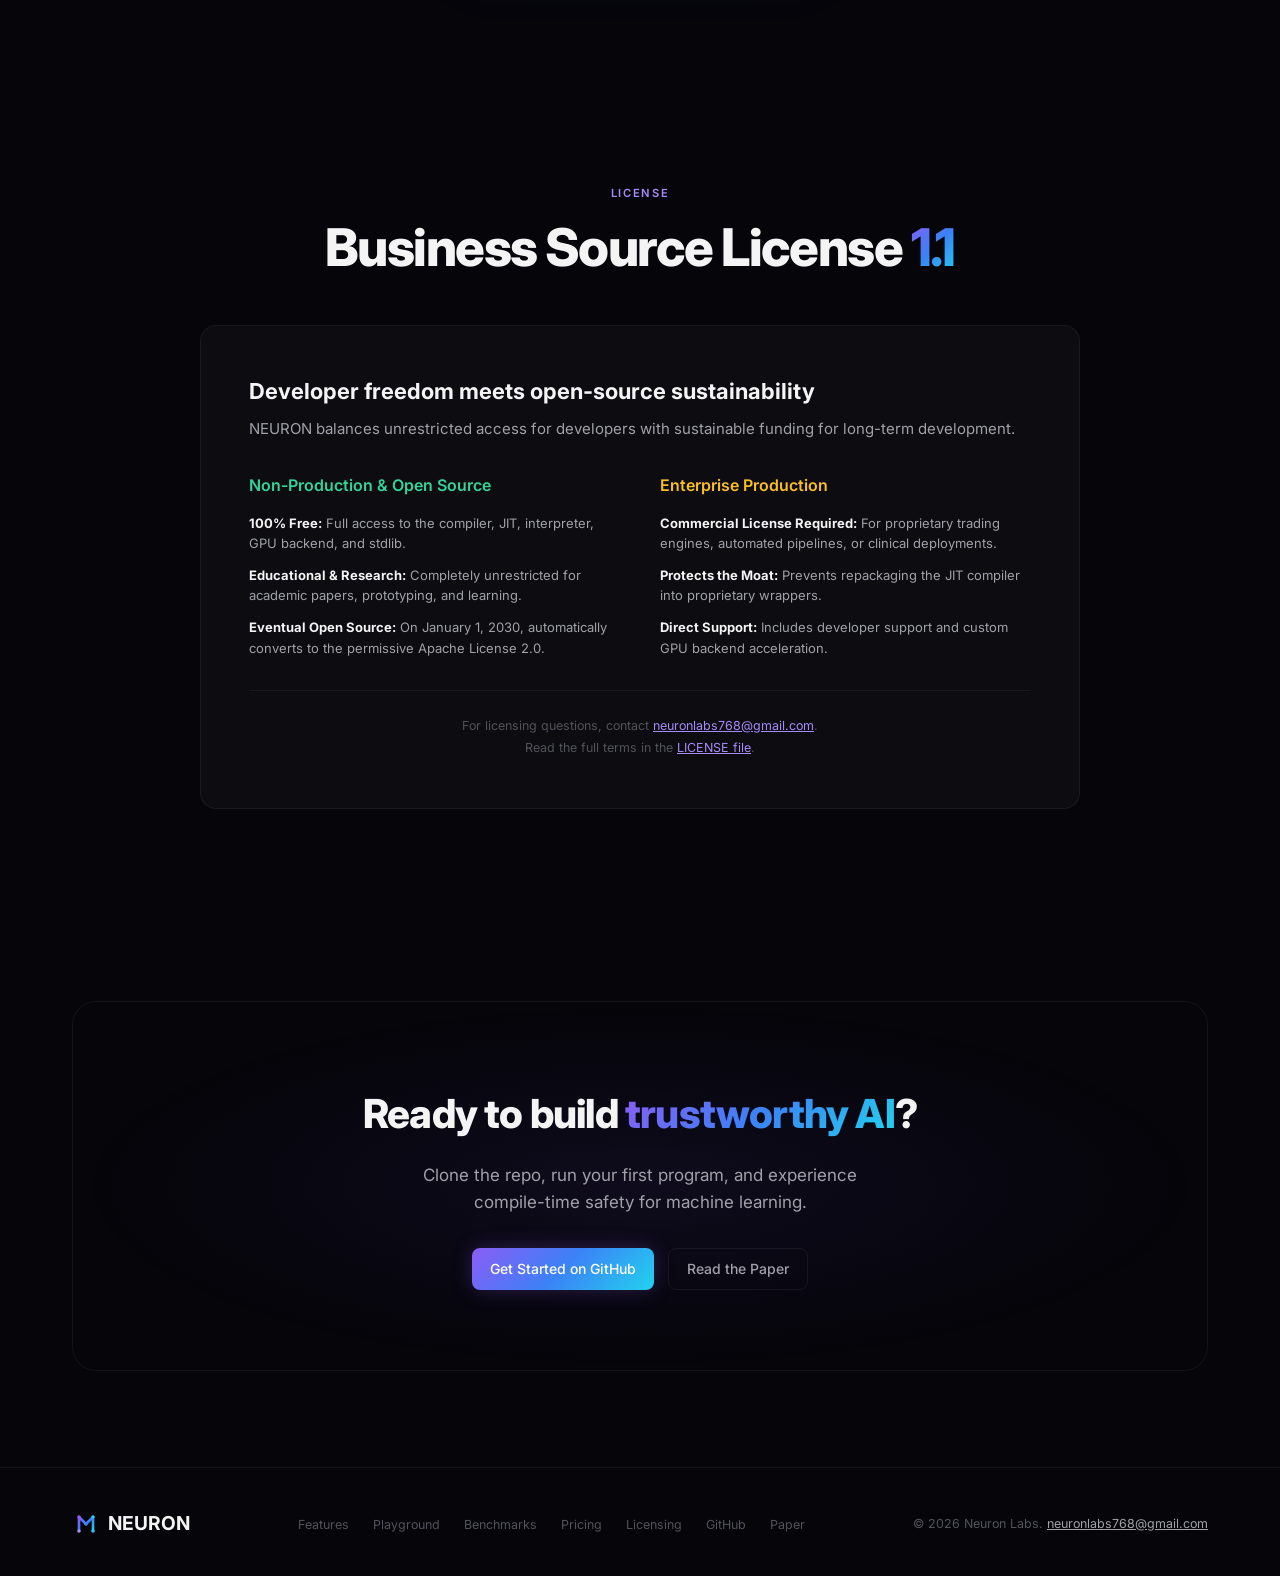
==== commit 034553fc: "Update paper, website aesthetics, mobile menu fix, and LaTeX sources" ====
--- a/index.html
+++ b/index.html
@@ -3,14 +3,12 @@
 <head>
   <meta charset="UTF-8">
   <meta name="viewport" content="width=device-width, initial-scale=1.0">
-  <meta name="description" content="NEURON is a statically typed, natively differentiable programming language. It catches temporal leaks, causal confusion, and uncertainty propagation errors at compile time.">
-  <meta name="keywords" content="NEURON, programming language, machine learning, compiler, automatic differentiation, temporal type system, causal inference, do-calculus, BSL license">
-  <title>NEURON — The Type-Safe Programming Language for Trustworthy AI</title>
+  <meta name="description" content="NEURON is a statically typed, natively differentiable programming language for AI. It catches temporal leaks, causal confusion, and uncertainty errors at compile time. Built-in CUDA GPU acceleration.">
+  <meta name="keywords" content="NEURON, programming language, machine learning, compiler, automatic differentiation, temporal types, causal inference, CUDA, GPU, type safety">
+  <title>NEURON — The Language That Makes AI Think Differently</title>
   <link rel="stylesheet" href="style.css">
-  
-  <!-- Open Graph -->
-  <meta property="og:title" content="NEURON — The Type-Safe Programming Language for Trustworthy AI">
-  <meta property="og:description" content="Natively differentiable programming language that prevents AI bugs at compile time using advanced temporal and causal type systems.">
+  <meta property="og:title" content="NEURON — The Language That Makes AI Think Differently">
+  <meta property="og:description" content="Statically typed, natively differentiable programming language that prevents AI bugs at compile time. Built-in CUDA GPU acceleration.">
   <meta property="og:type" content="website">
   <meta property="og:image" content="https://neuronlabs-ai.github.io/neuron-lang/neuron_github_logo.png">
   <meta name="twitter:card" content="summary_large_image">
@@ -18,279 +16,323 @@
 </head>
 <body>
 
-  <!-- 1. Header & Navigation -->
+  <!-- ═══ Navigation ═══ -->
   <header class="navbar">
-    <div class="container navbar-container">
+    <div class="container navbar-inner">
       <a href="#" class="logo">
-        <img src="neuron_github_logo.png" alt="Neuron Labs" class="logo-img">
+        <svg width="28" height="28" viewBox="0 0 32 32" fill="none" xmlns="http://www.w3.org/2000/svg" class="logo-svg">
+          <defs>
+            <linearGradient id="logo-grad" x1="0%" y1="0%" x2="100%" y2="100%">
+              <stop offset="0%" stop-color="#8b5cf6" />
+              <stop offset="50%" stop-color="#3b82f6" />
+              <stop offset="100%" stop-color="#22d3ee" />
+            </linearGradient>
+          </defs>
+          <path d="M8 24V8L16 16L24 8V24" stroke="url(#logo-grad)" stroke-width="3" stroke-linecap="round" stroke-linejoin="round" />
+          <circle cx="8" cy="8" r="2" fill="#8b5cf6" />
+          <circle cx="8" cy="24" r="2" fill="#a78bfa" />
+          <circle cx="16" cy="16" r="2" fill="#3b82f6" />
+          <circle cx="24" cy="8" r="2" fill="#22d3ee" />
+          <circle cx="24" cy="24" r="2" fill="#38bdf8" />
+        </svg>
         <span>NEURON</span>
       </a>
       <nav>
-        <ul class="nav-links">
+        <ul class="nav-links" id="nav-links">
           <li><a href="#features">Features</a></li>
           <li><a href="#playground">Playground</a></li>
           <li><a href="#architecture">Architecture</a></li>
-          <li><a href="#comparison">Comparison</a></li>
           <li><a href="#benchmarks">Benchmarks</a></li>
-          <li><a href="#faq">FAQ</a></li>
           <li><a href="#pricing">Pricing</a></li>
-          <li><a href="#licensing">Licensing</a></li>
-          <li>
-            <a href="paper.html" target="_blank" class="nav-btn nav-btn-secondary">
-              <svg width="14" height="14" viewBox="0 0 24 24" fill="none" stroke="currentColor" stroke-width="2"><path d="M14 2H6a2 2 0 0 0-2 2v16a2 2 0 0 0 2 2h12a2 2 0 0 0 2-2V8z"></path><polyline points="14 2 14 8 20 8"></polyline><line x1="16" y1="13" x2="8" y2="13"></line><line x1="16" y1="17" x2="8" y2="17"></line><polyline points="10 9 9 9 8 9"></polyline></svg>
-              Paper
-            </a>
-          </li>
-          <li>
-            <a href="https://github.com/neuronlabs-ai/neuron-lang" target="_blank" class="nav-btn nav-btn-primary">
-              <svg width="14" height="14" viewBox="0 0 24 24" fill="none" stroke="currentColor" stroke-width="2"><path d="M9 19c-5 1.5-5-2.5-7-3m14 6v-3.87a3.37 3.37 0 0 0-.94-2.61c3.14-.35 6.44-1.54 6.44-7A5.44 5.44 0 0 0 20 4.77 5.07 5.07 0 0 0 19.91 1S18.73.65 16 2.48a13.38 13.38 0 0 0-7 0C6.27.65 5.09 1 5.09 1A5.07 5.07 0 0 0 5 4.77a5.44 5.44 0 0 0-1.5 3.78c0 5.42 3.3 6.61 6.44 7A3.37 3.37 0 0 0 9 18.13V22"></path></svg>
-              GitHub
-            </a>
-          </li>
         </ul>
-        <button class="nav-toggle" id="nav-toggle-btn" aria-label="Toggle menu">
-          <span></span>
-          <span></span>
-          <span></span>
-        </button>
       </nav>
+      <div class="nav-cta">
+        <a href="paper.html" target="_blank" class="btn btn-ghost">
+          <svg width="14" height="14" viewBox="0 0 24 24" fill="none" stroke="currentColor" stroke-width="2"><path d="M14 2H6a2 2 0 0 0-2 2v16a2 2 0 0 0 2 2h12a2 2 0 0 0 2-2V8z"></path><polyline points="14 2 14 8 20 8"></polyline></svg>
+          Paper
+        </a>
+        <a href="https://github.com/neuronlabs-ai/neuron-lang" target="_blank" class="btn btn-primary">
+          <svg width="14" height="14" viewBox="0 0 24 24" fill="none" stroke="currentColor" stroke-width="2"><path d="M9 19c-5 1.5-5-2.5-7-3m14 6v-3.87a3.37 3.37 0 0 0-.94-2.61c3.14-.35 6.44-1.54 6.44-7A5.44 5.44 0 0 0 20 4.77 5.07 5.07 0 0 0 19.91 1S18.73.65 16 2.48a13.38 13.38 0 0 0-7 0C6.27.65 5.09 1 5.09 1A5.07 5.07 0 0 0 5 4.77a5.44 5.44 0 0 0-1.5 3.78c0 5.42 3.3 6.61 6.44 7A3.37 3.37 0 0 0 9 18.13V22"></path></svg>
+          GitHub
+        </a>
+      </div>
+      <button class="nav-toggle" id="nav-toggle" aria-label="Toggle navigation">
+        <span></span><span></span><span></span>
+      </button>
     </div>
   </header>
 
-  <!-- 2. Hero Section -->
+  <!-- ═══ Hero ═══ -->
   <section class="hero">
     <div class="container">
-      <div class="badge">
-        <span class="badge-dot"></span>
-        <span>NEURON v0.1.0 Released</span>
-      </div>
-      <h1>The language that makes <br><span class="gradient-text-purple">AI think differently.</span></h1>
-      <p class="lead">Every existing ML framework bolts gradients onto general-purpose languages as an afterthought. NEURON integrates automatic differentiation, temporal safety, and causal do-calculus directly into the type system.</p>
-      
+      <div class="hero-badge">
+        <span class="hero-badge-dot"></span>
+        <span>v0.1 — Now with CUDA GPU Acceleration</span>
+      </div>
+      <h1>The language that makes<br><span class="gradient-text">AI think differently.</span></h1>
+      <p class="hero-lead">NEURON integrates automatic differentiation, temporal safety, causal do-calculus, and uncertainty tracking directly into the type system. No more silent bugs at 3 AM.</p>
       <div class="hero-actions">
-        <a href="#playground" class="hero-btn hero-btn-primary">
-          <svg width="18" height="18" viewBox="0 0 24 24" fill="none" stroke="currentColor" stroke-width="2.5"><polygon points="5 3 19 12 5 21 5 3"></polygon></svg>
-          Interactive Playground
+        <a href="#playground" class="btn btn-primary">
+          <svg width="16" height="16" viewBox="0 0 24 24" fill="currentColor"><polygon points="5 3 19 12 5 21 5 3"></polygon></svg>
+          Try the Playground
         </a>
-        <a href="https://github.com/neuronlabs-ai/neuron-lang" target="_blank" class="hero-btn hero-btn-secondary">
-          <svg width="18" height="18" viewBox="0 0 24 24" fill="none" stroke="currentColor" stroke-width="2"><path d="M9 19c-5 1.5-5-2.5-7-3m14 6v-3.87a3.37 3.37 0 0 0-.94-2.61c3.14-.35 6.44-1.54 6.44-7A5.44 5.44 0 0 0 20 4.77 5.07 5.07 0 0 0 19.91 1S18.73.65 16 2.48a13.38 13.38 0 0 0-7 0C6.27.65 5.09 1 5.09 1A5.07 5.07 0 0 0 5 4.77a5.44 5.44 0 0 0-1.5 3.78c0 5.42 3.3 6.61 6.44 7A3.37 3.37 0 0 0 9 18.13V22"></path></svg>
-          Clone & Build
+        <a href="https://github.com/neuronlabs-ai/neuron-lang" target="_blank" class="btn btn-ghost">
+          <svg width="16" height="16" viewBox="0 0 24 24" fill="none" stroke="currentColor" stroke-width="2"><path d="M9 19c-5 1.5-5-2.5-7-3m14 6v-3.87a3.37 3.37 0 0 0-.94-2.61c3.14-.35 6.44-1.54 6.44-7A5.44 5.44 0 0 0 20 4.77 5.07 5.07 0 0 0 19.91 1S18.73.65 16 2.48a13.38 13.38 0 0 0-7 0C6.27.65 5.09 1 5.09 1A5.07 5.07 0 0 0 5 4.77a5.44 5.44 0 0 0-1.5 3.78c0 5.42 3.3 6.61 6.44 7A3.37 3.37 0 0 0 9 18.13V22"></path></svg>
+          Clone &amp; Build
         </a>
       </div>
-
-      <div class="hero-paper">
-        <a href="paper.html" target="_blank" class="arxiv-link">
-          <svg width="16" height="16" viewBox="0 0 24 24" fill="none" stroke="currentColor" stroke-width="2"><path d="M12 22s8-4 8-10V5l-8-3-8 3v7c0 6 8 10 8 10z"></path></svg>
-          Read the project research paper draft
-        </a>
-      </div>
-    </div>
-  </section>
-
-  <!-- 3. Playground Section -->
+      <div class="hero-stats">
+        <div class="hero-stat">
+          <div class="hero-stat-value" data-target="66">0</div>
+          <div class="hero-stat-label">Tests Passing</div>
+        </div>
+        <div class="hero-stat">
+          <div class="hero-stat-value" data-target="100000">0</div>
+          <div class="hero-stat-label">Endurance Iterations</div>
+        </div>
+        <div class="hero-stat">
+          <div class="hero-stat-value" data-target="8">0</div>
+          <div class="hero-stat-label">Stdlib Modules</div>
+        </div>
+        <div class="hero-stat">
+          <div class="hero-stat-value" data-target="0">0</div>
+          <div class="hero-stat-label">Compiler Panics</div>
+        </div>
+      </div>
+    </div>
+    <div class="hero-code-float">
+      <div class="code-window">
+        <div class="code-window-bar">
+          <span class="code-window-dot" style="background:#ff5f56"></span>
+          <span class="code-window-dot" style="background:#ffbd2e"></span>
+          <span class="code-window-dot" style="background:#27c93f"></span>
+        </div>
+        <div class="code-window-body"><span class="hl-kw">model</span> <span class="hl-type">Transformer</span>:
+  w: <span class="hl-type">Tensor</span>[<span class="hl-num">512</span>, <span class="hl-num">512</span>] = glorot(<span class="hl-num">512</span>, <span class="hl-num">512</span>)
+
+  <span class="hl-kw">fn</span> <span class="hl-fn">forward</span>(self, x):
+    <span class="hl-kw">let</span> q = x @ self.w
+    <span class="hl-kw">let</span> scores = softmax(q)
+    <span class="hl-kw">return</span> scores
+
+  <span class="hl-kw">fn</span> <span class="hl-fn">train</span>(self, data):
+    <span class="hl-kw">let</span> loss = cross_entropy(
+        self.forward(data.x), data.y)
+    <span class="hl-kw">update</span> self <span class="hl-kw">by</span> adam(grad(loss), lr=<span class="hl-num">3e-4</span>)</div>
+      </div>
+    </div>
+  </section>
+
+  <!-- ═══ Features ═══ -->
+  <section class="features-section" id="features">
+    <div class="container">
+      <div class="text-center reveal">
+        <span class="section-label">Core Capabilities</span>
+        <h2 class="section-title">Designed for <span class="gradient-text">ML Safety &amp; Correctness</span></h2>
+        <p class="section-subtitle">No more chasing silent numerical bugs, data leakage, or invalid causal claims through thousands of log lines.</p>
+      </div>
+      <div class="features-grid">
+        <div class="feature-card reveal">
+          <div class="feature-icon">
+            <svg width="20" height="20" viewBox="0 0 24 24" fill="none" stroke="currentColor" stroke-width="2"><circle cx="12" cy="12" r="10"></circle><polyline points="12 6 12 12 16 14"></polyline></svg>
+          </div>
+          <h3>Temporal Types</h3>
+          <p>Prevents lookahead bias at compile time. Variables carry temporal direction properties, and future data access is rejected by the type checker.</p>
+        </div>
+        <div class="feature-card reveal reveal-delay-1">
+          <div class="feature-icon">
+            <svg width="20" height="20" viewBox="0 0 24 24" fill="none" stroke="currentColor" stroke-width="2"><circle cx="18" cy="18" r="3"></circle><circle cx="6" cy="6" r="3"></circle><path d="M13 6h3a2 2 0 0 1 2 2v7"></path><path d="M11 18H8a2 2 0 0 1-2-2V9"></path></svg>
+          </div>
+          <h3>Causal Inference</h3>
+          <p>First-class do-calculus. Distinguishes <code>observe()</code> from <code>intervene()</code> to prevent correlation/causation errors at compile time.</p>
+        </div>
+        <div class="feature-card reveal reveal-delay-2">
+          <div class="feature-icon">
+            <svg width="20" height="20" viewBox="0 0 24 24" fill="none" stroke="currentColor" stroke-width="2"><path d="M10.29 3.86L1.82 18a2 2 0 0 0 1.71 3h16.94a2 2 0 0 0 1.71-3L13.71 3.86a2 2 0 0 0-3.42 0z"></path><line x1="12" y1="9" x2="12" y2="13"></line><line x1="12" y1="17" x2="12.01" y2="17"></line></svg>
+          </div>
+          <h3>First-Class Uncertainty</h3>
+          <p><code>Uncertain[Tensor]</code> types propagate confidence bounds through operations. The compiler warns if you forget to check confidence.</p>
+        </div>
+        <div class="feature-card reveal reveal-delay-1">
+          <div class="feature-icon">
+            <svg width="20" height="20" viewBox="0 0 24 24" fill="none" stroke="currentColor" stroke-width="2"><polygon points="12 2 2 7 12 12 22 7 12 2"></polygon><polyline points="2 17 12 22 22 17"></polyline><polyline points="2 12 12 17 22 12"></polyline></svg>
+          </div>
+          <h3>Native Autograd</h3>
+          <p>Every function is differentiable. Tape-based reverse-mode AD with backward passes for MatMul, ReLU, Softmax, CrossEntropy, MSE, Sqrt, Sum, Mean.</p>
+        </div>
+        <div class="feature-card reveal reveal-delay-2">
+          <div class="feature-icon">
+            <svg width="20" height="20" viewBox="0 0 24 24" fill="none" stroke="currentColor" stroke-width="2"><polygon points="13 2 3 14 12 14 11 22 21 10 12 10 13 2"></polygon></svg>
+          </div>
+          <h3>CUDA GPU Acceleration</h3>
+          <p>Fused element-wise CUDA kernels compiled at runtime via NVRTC. Unified memory management for zero-copy host-device transfers.</p>
+        </div>
+        <div class="feature-card reveal reveal-delay-3">
+          <div class="feature-icon">
+            <svg width="20" height="20" viewBox="0 0 24 24" fill="none" stroke="currentColor" stroke-width="2"><path d="M12 22s8-4 8-10V5l-8-3-8 3v7c0 6 8 10 8 10z"></path></svg>
+          </div>
+          <h3>Effect System</h3>
+          <p>Side effects must be declared. <code>[Effect[Mut[self], IO]]</code> ensures pure forward passes are separated from training loops.</p>
+        </div>
+      </div>
+    </div>
+  </section>
+
+  <!-- ═══ Playground ═══ -->
   <section class="playground-section" id="playground">
     <div class="container">
-      <h2 class="section-title">Experience <span class="gradient-text-teal">Type Safety</span> In Action</h2>
-      <p class="section-subtitle">Select a tab below to load standard examples in the NEURON compiler, then click <strong>Compile & Run</strong> to simulate compiler execution and runtime verification.</p>
-
-      <div class="playground">
-        <!-- Editor Column -->
-        <div class="editor-card glass-panel">
-          <div class="editor-header">
-            <div class="editor-tabs" id="editor-tabs">
-              <button class="tab-btn active" data-tab="temporal">
-                <svg width="12" height="12" viewBox="0 0 24 24" fill="none" stroke="currentColor" stroke-width="2"><circle cx="12" cy="12" r="10"></circle><polyline points="12 6 12 12 16 14"></polyline></svg>
-                Temporal
-              </button>
-              <button class="tab-btn" data-tab="causal">
-                <svg width="12" height="12" viewBox="0 0 24 24" fill="none" stroke="currentColor" stroke-width="2"><line x1="6" y1="3" x2="6" y2="15"></line><circle cx="18" cy="6" r="3"></circle><circle cx="6" cy="18" r="3"></circle><path d="M18 9a9 9 0 0 1-9 9"></path></svg>
-                Causal
-              </button>
-              <button class="tab-btn" data-tab="uncertainty">
-                <svg width="12" height="12" viewBox="0 0 24 24" fill="none" stroke="currentColor" stroke-width="2"><path d="M18 8A6 6 0 0 0 6 8c0 7-3 9-3 9h18s-3-2-3-9"></path><path d="M13.73 21a2 2 0 0 1-3.46 0"></path></svg>
-                Uncertainty
-              </button>
-              <button class="tab-btn" data-tab="autograd">
-                <svg width="12" height="12" viewBox="0 0 24 24" fill="none" stroke="currentColor" stroke-width="2"><polygon points="12 2 2 7 12 12 22 7 12 2"></polygon><polyline points="2 17 12 22 22 17"></polyline><polyline points="2 12 12 17 22 12"></polyline></svg>
-                Autograd
-              </button>
+      <div class="text-center reveal">
+        <span class="section-label">Interactive Demo</span>
+        <h2 class="section-title">Experience <span class="gradient-text">Type Safety</span> in Action</h2>
+        <p class="section-subtitle">Select an example, then click Compile &amp; Run to see NEURON's compiler catch bugs.</p>
+      </div>
+      <div class="playground-card reveal">
+        <div class="editor-side">
+          <div class="panel-header">
+            <div class="tab-group" id="editor-tabs">
+              <button class="tab-btn active" data-tab="temporal">Temporal</button>
+              <button class="tab-btn" data-tab="causal">Causal</button>
+              <button class="tab-btn" data-tab="uncertainty">Uncertainty</button>
+              <button class="tab-btn" data-tab="autograd">Autograd</button>
             </div>
-            <div class="editor-actions">
-              <button class="copy-btn" id="copy-btn" aria-label="Copy code">
+            <div class="panel-actions">
+              <button class="copy-btn" id="copy-btn">
                 <svg width="12" height="12" viewBox="0 0 24 24" fill="none" stroke="currentColor" stroke-width="2"><rect x="9" y="9" width="13" height="13" rx="2" ry="2"></rect><path d="M5 15H4a2 2 0 0 1-2-2V4a2 2 0 0 1 2-2h9a2 2 0 0 1 2 2v1"></path></svg>
                 <span>Copy</span>
               </button>
               <button class="run-btn" id="run-btn">
                 <svg width="10" height="10" viewBox="0 0 24 24" fill="currentColor"><polygon points="5 3 19 12 5 21 5 3"></polygon></svg>
-                Compile & Run
+                Compile &amp; Run
               </button>
             </div>
           </div>
           <div class="editor-body">
-            <div class="line-numbers" id="line-numbers">
-              <!-- JS Populated -->
+            <div class="line-numbers" id="line-numbers"></div>
+            <div class="code-content" id="code-container"></div>
+          </div>
+        </div>
+        <div class="terminal-side">
+          <div class="panel-header">
+            <div class="terminal-dots">
+              <span class="code-window-dot" style="background:#ff5f56"></span>
+              <span class="code-window-dot" style="background:#ffbd2e"></span>
+              <span class="code-window-dot" style="background:#27c93f"></span>
+              <span style="margin-left:0.5rem;font-size:0.75rem;color:var(--text-muted)">terminal — neuronc</span>
             </div>
-            <div class="code-container" id="code-container">
-              <!-- Code block wrappers populated by JS -->
-            </div>
-          </div>
-        </div>
-
-        <!-- Terminal Column -->
-        <div class="terminal-card glass-panel">
-          <div class="terminal-header">
-            <div class="terminal-title">
-              <div class="terminal-dots">
-                <span class="dot-red"></span>
-                <span class="dot-yellow"></span>
-                <span class="dot-green"></span>
-              </div>
-              <span>terminal — neuronc</span>
-            </div>
           </div>
           <div class="terminal-body" id="terminal-body">
-            <div class="term-line"><span class="term-prompt">visitor@neuron:~$</span> neuronc check examples/demo_million_dollar_bug.nr</div>
-            <div class="term-line">Ready to compile. Click "Compile & Run" above to execute.</div>
-          </div>
-        </div>
-      </div>
-    </div>
-  </section>
-
-  <!-- 4. Features Section -->
-  <section class="features-section" id="features">
-    <div class="container">
-      <h2 class="section-title">Designed for <span class="gradient-text-purple">ML Safety & Correctness</span></h2>
-      <p class="section-subtitle">No more chasing silent numerical bugs, data leakage, or invalid causal claims through thousands of log lines.</p>
-      
-      <div class="features-grid">
-        <div class="feature-card glass-panel">
-          <div class="feature-icon">
-            <svg width="24" height="24" viewBox="0 0 24 24" fill="none" stroke="currentColor" stroke-width="2"><circle cx="12" cy="12" r="10"></circle><polyline points="12 6 12 12 16 14"></polyline></svg>
-          </div>
-          <h3>Temporal Types</h3>
-          <p>Prevents lookahead bias at compile time. Data variables carry temporal direction properties (e.g., <code>past_to_future</code>), and any index access into future timestamps is rejected by the type checker.</p>
-        </div>
-
-        <div class="feature-card glass-panel">
-          <div class="feature-icon">
-            <svg width="24" height="24" viewBox="0 0 24 24" fill="none" stroke="currentColor" stroke-width="2"><path d="M12 22s8-4 8-10V5l-8-3-8 3v7c0 6 8 10 8 10z"></path></svg>
-          </div>
-          <h3>Causal Inference Primitives</h3>
-          <p>Treats do-calculus as a first-class feature. Distinguishes observational conditioning <code>observe()</code> from intervention <code>intervene()</code> to prevent correlation/causation fallacies at compile time.</p>
-        </div>
-
-        <div class="feature-card glass-panel">
-          <div class="feature-icon">
-            <svg width="24" height="24" viewBox="0 0 24 24" fill="none" stroke="currentColor" stroke-width="2"><path d="M10.29 3.86L1.82 18a2 2 0 0 0 1.71 3h16.94a2 2 0 0 0 1.71-3L13.71 3.86a2 2 0 0 0-3.42 0z"></path><line x1="12" y1="9" x2="12" y2="13"></line><line x1="12" y1="17" x2="12.01" y2="17"></line></svg>
-          </div>
-          <h3>First-Class Uncertainty</h3>
-          <p>Supports <code>Uncertain[Tensor]</code> types. Uncertainty bounds are propagated through mathematical operations automatically. The compiler issues a warning if confidence parameters are not explicitly checked.</p>
-        </div>
-
-        <div class="feature-card glass-panel">
-          <div class="feature-icon">
-            <svg width="24" height="24" viewBox="0 0 24 24" fill="none" stroke="currentColor" stroke-width="2"><polygon points="12 2 2 7 12 12 22 7 12 2"></polygon><polyline points="2 17 12 22 22 17"></polyline><polyline points="2 12 12 17 22 12"></polyline></svg>
-          </div>
-          <h3>Natively Differentiable</h3>
-          <p>No libraries required. Functions are automatically differentiable, utilizing a tape-based reverse-mode autograd engine built directly into the compiler AST lowerer and VM backend.</p>
-        </div>
-      </div>
-    </div>
-  </section>
-
-  <!-- NEW 4.5. Compiler Architecture Section -->
-  <section class="architecture-section" id="architecture">
-    <div class="container">
-      <h2 class="section-title">Under the Hood: <span class="gradient-text-teal">How NEURON Works</span></h2>
-      <p class="section-subtitle">A native language compiler workflow, ensuring safety and extreme JIT execution performance.</p>
-      
-      <div class="arch-flow">
-        <div class="arch-node glass-panel">
-          <div class="arch-node-num">01</div>
+            <div class="term-line"><span class="term-prompt">$ </span>neuronc check examples/demo.nr</div>
+            <div class="term-line" style="color:var(--text-muted)">Ready. Click "Compile &amp; Run" to execute.</div>
+          </div>
+        </div>
+      </div>
+    </div>
+  </section>
+
+  <!-- ═══ Architecture ═══ -->
+  <section class="arch-section" id="architecture">
+    <div class="container">
+      <div class="text-center reveal">
+        <span class="section-label">Under the Hood</span>
+        <h2 class="section-title">How <span class="gradient-text">NEURON</span> Works</h2>
+        <p class="section-subtitle">A native compiler pipeline ensuring safety and extreme JIT execution performance.</p>
+      </div>
+      <div class="arch-pipeline reveal">
+        <div class="arch-step">
+          <div class="arch-step-num">01</div>
           <h4>Source Code</h4>
-          <p>User writes <code>.nr</code> files using differentiable models, matrix multiplication, and causal primitives.</p>
-        </div>
-        
+          <p>Write <code>.nr</code> files with models, causal graphs, and tensor math</p>
+        </div>
         <div class="arch-arrow">
-          <svg width="24" height="24" viewBox="0 0 24 24" fill="none" stroke="currentColor" stroke-width="2"><line x1="5" y1="12" x2="19" y2="12"></line><polyline points="12 5 19 12 12 19"></polyline></svg>
-        </div>
-
-        <div class="arch-node glass-panel">
-          <div class="arch-node-num">02</div>
-          <h4>Type Checking</h4>
-          <p>Checks tensor sizes, checks lookahead bounds, validates causal observations, and verifies effect flags.</p>
-        </div>
-        
+          <svg width="20" height="20" viewBox="0 0 24 24" fill="none" stroke="currentColor" stroke-width="2"><line x1="5" y1="12" x2="19" y2="12"></line><polyline points="12 5 19 12 12 19"></polyline></svg>
+        </div>
+        <div class="arch-step">
+          <div class="arch-step-num">02</div>
+          <h4>Lexer &amp; Parser</h4>
+          <p>Indent-aware tokenization, recursive descent parsing</p>
+        </div>
         <div class="arch-arrow">
-          <svg width="24" height="24" viewBox="0 0 24 24" fill="none" stroke="currentColor" stroke-width="2"><line x1="5" y1="12" x2="19" y2="12"></line><polyline points="12 5 19 12 12 19"></polyline></svg>
-        </div>
-
-        <div class="arch-node glass-panel">
-          <div class="arch-node-num">03</div>
-          <h4>AST to IR Lowering</h4>
-          <p>Lowers code into a compiler Control Flow Graph (CFG) with custom basic blocks and tape nodes.</p>
-        </div>
-        
+          <svg width="20" height="20" viewBox="0 0 24 24" fill="none" stroke="currentColor" stroke-width="2"><line x1="5" y1="12" x2="19" y2="12"></line><polyline points="12 5 19 12 12 19"></polyline></svg>
+        </div>
+        <div class="arch-step">
+          <div class="arch-step-num">03</div>
+          <h4>Type Checker</h4>
+          <p>Shapes, temporal, causal, uncertainty, effect verification</p>
+        </div>
         <div class="arch-arrow">
-          <svg width="24" height="24" viewBox="0 0 24 24" fill="none" stroke="currentColor" stroke-width="2"><line x1="5" y1="12" x2="19" y2="12"></line><polyline points="12 5 19 12 12 19"></polyline></svg>
-        </div>
-
-        <div class="arch-node glass-panel">
-          <div class="arch-node-num">04</div>
-          <h4>JIT Compiler</h4>
-          <p>Generates host-native C code dynamically compiled into a DLL, linking directly for native-level execution speeds.</p>
-        </div>
-      </div>
-    </div>
-  </section>
-
-  <!-- 5. Framework Comparison Matrix -->
+          <svg width="20" height="20" viewBox="0 0 24 24" fill="none" stroke="currentColor" stroke-width="2"><line x1="5" y1="12" x2="19" y2="12"></line><polyline points="12 5 19 12 12 19"></polyline></svg>
+        </div>
+        <div class="arch-step">
+          <div class="arch-step-num">04</div>
+          <h4>IR Lowering</h4>
+          <p>SSA-style CFG with basic blocks and tape nodes</p>
+        </div>
+        <div class="arch-arrow">
+          <svg width="20" height="20" viewBox="0 0 24 24" fill="none" stroke="currentColor" stroke-width="2"><line x1="5" y1="12" x2="19" y2="12"></line><polyline points="12 5 19 12 12 19"></polyline></svg>
+        </div>
+        <div class="arch-step">
+          <div class="arch-step-num">05</div>
+          <h4>Dual Backend</h4>
+          <p>VM interpreter, JIT transpiler, and CUDA GPU kernels</p>
+        </div>
+      </div>
+    </div>
+  </section>
+
+  <!-- ═══ Comparison ═══ -->
   <section class="comparison-section" id="comparison">
     <div class="container">
-      <h2 class="section-title">NEURON vs. <span class="gradient-text-teal">Traditional Frameworks</span></h2>
-      <p class="section-subtitle">How compile-time guarantees replace tedious debugging loops.</p>
-      
-      <div class="comparison-table-wrapper">
+      <div class="text-center reveal">
+        <span class="section-label">Framework Comparison</span>
+        <h2 class="section-title">NEURON vs. <span class="gradient-text">Traditional Frameworks</span></h2>
+        <p class="section-subtitle">How compile-time guarantees replace tedious debugging loops.</p>
+      </div>
+      <div class="comparison-table-wrap reveal">
         <table class="comparison-table">
           <thead>
             <tr>
-              <th class="feat-column">Safety Check</th>
-              <th class="comp-col-competitor">PyTorch</th>
-              <th class="comp-col-competitor">JAX</th>
-              <th class="comp-col-neuron">NEURON</th>
+              <th>Safety Check</th>
+              <th>PyTorch</th>
+              <th>JAX</th>
+              <th class="neuron-col">NEURON</th>
             </tr>
           </thead>
           <tbody>
             <tr>
-              <td class="feat-column">Tensor Shape Verification</td>
-              <td class="comp-col-competitor"><span class="cross-red">✗</span> Runtime Crash</td>
-              <td class="comp-col-competitor"><span class="cross-red">✗</span> JIT Compile-time</td>
-              <td class="comp-col-neuron"><span class="check-green">✓</span> Static Compile-time</td>
+              <td>Tensor Shape Verification</td>
+              <td><span class="cross">✗</span> Runtime Crash</td>
+              <td><span class="cross">✗</span> JIT Compile-time</td>
+              <td><span class="check">✓</span> Static Compile-time</td>
             </tr>
             <tr>
-              <td class="feat-column">Temporal Lookahead Prevention</td>
-              <td class="comp-col-competitor"><span class="cross-red">✗</span> None (Silent Bug)</td>
-              <td class="comp-col-competitor"><span class="cross-red">✗</span> None (Silent Bug)</td>
-              <td class="comp-col-neuron"><span class="check-green">✓</span> Static Type-check Error</td>
+              <td>Temporal Leak Prevention</td>
+              <td><span class="cross">✗</span> None (Silent Bug)</td>
+              <td><span class="cross">✗</span> None (Silent Bug)</td>
+              <td><span class="check">✓</span> Static Type Error</td>
             </tr>
             <tr>
-              <td class="feat-column">Causal Intervention Checking</td>
-              <td class="comp-col-competitor"><span class="cross-red">✗</span> Manual tracking</td>
-              <td class="comp-col-competitor"><span class="cross-red">✗</span> Manual tracking</td>
-              <td class="comp-col-neuron"><span class="check-green">✓</span> Static Type-check Error</td>
+              <td>Causal Intervention Checking</td>
+              <td><span class="cross">✗</span> Manual tracking</td>
+              <td><span class="cross">✗</span> Manual tracking</td>
+              <td><span class="check">✓</span> Static Type Error</td>
             </tr>
             <tr>
-              <td class="feat-column">Uncertainty Propagation Warnings</td>
-              <td class="comp-col-competitor"><span class="cross-red">✗</span> None (Library only)</td>
-              <td class="comp-col-competitor"><span class="cross-red">✗</span> None (Library only)</td>
-              <td class="comp-col-neuron"><span class="check-green">✓</span> Compiler Warning</td>
+              <td>Uncertainty Warnings</td>
+              <td><span class="cross">✗</span> None</td>
+              <td><span class="cross">✗</span> None</td>
+              <td><span class="check">✓</span> Compiler Warning</td>
             </tr>
             <tr>
-              <td class="feat-column">Gradient Computations</td>
-              <td class="comp-col-competitor"><span class="check-green">✓</span> Library (Tape-based)</td>
-              <td class="comp-col-competitor"><span class="check-green">✓</span> JIT Transformation</td>
-              <td class="comp-col-neuron"><span class="check-green">✓</span> Native Syntax (grad)</td>
+              <td>Gradient Computation</td>
+              <td><span class="check">✓</span> Library (Tape)</td>
+              <td><span class="check">✓</span> JIT Transform</td>
+              <td><span class="check">✓</span> Native Syntax</td>
+            </tr>
+            <tr>
+              <td>GPU Acceleration</td>
+              <td><span class="check">✓</span> CUDA</td>
+              <td><span class="check">✓</span> XLA</td>
+              <td><span class="check">✓</span> CUDA JIT (NVRTC)</td>
             </tr>
           </tbody>
         </table>
@@ -298,360 +340,301 @@
     </div>
   </section>
 
-  <!-- 6. Performance Benchmarks -->
+  <!-- ═══ Benchmarks ═══ -->
   <section class="benchmarks-section" id="benchmarks">
     <div class="container">
-      <h2 class="section-title">Performance <span class="gradient-text-purple">Benchmarks</span></h2>
-      <p class="section-subtitle">NEURON JIT delivers CPU execution speeds on par with PyTorch, outperforming standard interpreted Python execution.</p>
-      
+      <div class="text-center reveal">
+        <span class="section-label">Performance</span>
+        <h2 class="section-title">Performance <span class="gradient-text">Benchmarks</span></h2>
+        <p class="section-subtitle">NEURON JIT delivers CPU execution speeds competitive with PyTorch, outperforming interpreted Python.</p>
+      </div>
       <div class="benchmarks-grid">
-        <!-- Chart 1: MLP Backpropagation -->
-        <div class="benchmark-chart glass-panel">
+        <div class="benchmark-card reveal">
           <h3>MLP Backpropagation Training</h3>
-          <p class="chart-desc">100 steps, batch size 64, Adam optimizer (lower execution time is better)</p>
-          
-          <div class="bar-container">
-            <div class="bar-label">NEURON VM (Interpreted)</div>
-            <div class="bar-wrapper">
-              <div class="bar bar-slow" style="width: 100%">307.5ms</div>
-            </div>
-          </div>
-          
-          <div class="bar-container">
-            <div class="bar-label">NEURON Native JIT (1 Thread)</div>
-            <div class="bar-wrapper">
-              <div class="bar bar-fast" style="width: 74%">228.5ms</div>
-            </div>
-          </div>
-          
-          <div class="bar-container">
-            <div class="bar-label">PyTorch CPU (1 Thread)</div>
-            <div class="bar-wrapper">
-              <div class="bar bar-pytorch" style="width: 63%">195.5ms</div>
-            </div>
-          </div>
-        </div>
-
-        <!-- Chart 2: Matrix Multiplication (MatMul) -->
-        <div class="benchmark-chart glass-panel">
-          <h3>Matrix Multiplication (MatMul) Speedup</h3>
-          <p class="chart-desc">Relative speedup factors compared to the interpreted VM baseline (higher is better)</p>
-          
-          <div class="bar-container">
-            <div class="bar-label">NEURON VM (Interpreted)</div>
-            <div class="bar-wrapper">
-              <div class="bar bar-slow" style="width: 5%">1.0x (Baseline)</div>
-            </div>
-          </div>
-          
-          <div class="bar-container">
-            <div class="bar-label">NEURON Native JIT (1 Thread)</div>
-            <div class="bar-wrapper">
-              <div class="bar bar-fast" style="width: 49%">19.8x Speedup</div>
-            </div>
-          </div>
-          
-          <div class="bar-container">
-            <div class="bar-label">PyTorch CPU (1 Thread)</div>
-            <div class="bar-wrapper">
-              <div class="bar bar-pytorch" style="width: 100%">40.5x Speedup</div>
-            </div>
-          </div>
-        </div>
-      </div>
-      
-      <div class="optimizations-callout glass-panel">
+          <p class="benchmark-desc">100 steps, batch size 64, Adam optimizer (lower is better)</p>
+          <div class="bar-row">
+            <div class="bar-label">NEURON VM (Interpreted) <span>307.5ms</span></div>
+            <div class="bar-track"><div class="bar-fill vm" data-width="100%"></div></div>
+          </div>
+          <div class="bar-row">
+            <div class="bar-label">NEURON Native JIT <span>228.5ms</span></div>
+            <div class="bar-track"><div class="bar-fill jit" data-width="74%"></div></div>
+          </div>
+          <div class="bar-row">
+            <div class="bar-label">PyTorch CPU (1 Thread) <span>195.5ms</span></div>
+            <div class="bar-track"><div class="bar-fill pytorch" data-width="63%"></div></div>
+          </div>
+        </div>
+        <div class="benchmark-card reveal reveal-delay-1">
+          <h3>Matrix Multiplication Speedup</h3>
+          <p class="benchmark-desc">Relative speedup vs. interpreted baseline (higher is better)</p>
+          <div class="bar-row">
+            <div class="bar-label">NEURON VM (Baseline) <span>1.0×</span></div>
+            <div class="bar-track"><div class="bar-fill vm" data-width="3%"></div></div>
+          </div>
+          <div class="bar-row">
+            <div class="bar-label">NEURON Native JIT <span>19.8×</span></div>
+            <div class="bar-track"><div class="bar-fill jit" data-width="49%"></div></div>
+          </div>
+          <div class="bar-row">
+            <div class="bar-label">PyTorch CPU (1 Thread) <span>40.5×</span></div>
+            <div class="bar-track"><div class="bar-fill pytorch" data-width="100%"></div></div>
+          </div>
+        </div>
+      </div>
+      <div class="optimizations-card reveal">
         <h3>Key Math Engine Optimizations</h3>
-        <div class="optimizations-grid">
+        <div class="optim-grid">
           <div class="optim-item">
             <strong>IKJ Loop Reordering</strong>
-            <p>Rearranges memory access patterns in matrix multiplication for sequential cache line retrieval, enabling CPU auto-vectorization into AVX2 instructions.</p>
+            <p>Cache-friendly memory access patterns in MatMul enabling CPU auto-vectorization into AVX2 instructions.</p>
           </div>
           <div class="optim-item">
-            <strong>Thread-Local Allocator Pool</strong>
-            <p>Thread-local caching allocator (Buffer) recycles intermediate vectors, completely eliminating dynamic allocation locks during backpropagation.</p>
+            <strong>Thread-Local Allocator</strong>
+            <p>Caching allocator recycles intermediate vectors, eliminating dynamic allocation locks during backpropagation.</p>
           </div>
           <div class="optim-item">
-            <strong>Bounds Check Elimination</strong>
-            <p>Enables LLVM compiler optimization to prove indexing limits, removing runtime safety check overhead in matmul loops.</p>
+            <strong>Bounds Check Elision</strong>
+            <p>LLVM proves indexing limits, removing runtime safety check overhead in hot loops.</p>
           </div>
           <div class="optim-item">
             <strong>Powi Loop LICM</strong>
-            <p>Moves exponentiation calculations outside the element-wise optimization steps, reducing loop evaluation times.</p>
-          </div>
-        </div>
-      </div>
-    </div>
-  </section>
-
-  <!-- NEW 6.5. Interactive FAQ Accordion Section -->
+            <p>Moves exponentiation calculations outside element-wise optimization steps.</p>
+          </div>
+        </div>
+      </div>
+    </div>
+  </section>
+
+  <!-- ═══ FAQ ═══ -->
   <section class="faq-section" id="faq">
     <div class="container">
-      <h2 class="section-title">Frequently Asked <span class="gradient-text-purple">Questions</span></h2>
-      <p class="section-subtitle">Find answers to common technical and licensing questions regarding NEURON.</p>
-      
-      <div class="faq-accordion">
-        <div class="faq-item glass-panel">
+      <div class="text-center reveal">
+        <span class="section-label">Questions</span>
+        <h2 class="section-title">Frequently Asked <span class="gradient-text">Questions</span></h2>
+      </div>
+      <div class="faq-list">
+        <div class="faq-item reveal">
           <button class="faq-question">
             <span>Why not just build a PyTorch or JAX library wrapper?</span>
             <span class="faq-icon">+</span>
           </button>
           <div class="faq-answer">
-            <p>A library wrapper cannot verify mathematical properties at the syntax level. In Python, shape errors, temporal lookahead bias, and causal mode confusion only manifest as runtime exceptions or silent numerical calculation discrepancies. By writing a custom compiler in Rust, NEURON validates the structure of your network graph before compiling or executing it.</p>
-          </div>
-        </div>
-
-        <div class="faq-item glass-panel">
+            <p>A library wrapper cannot verify mathematical properties at the syntax level. Shape errors, temporal lookahead bias, and causal mode confusion only manifest as runtime exceptions or silent numerical discrepancies in Python. By writing a custom compiler in Rust, NEURON validates the structure of your computation graph before execution.</p>
+          </div>
+        </div>
+        <div class="faq-item reveal reveal-delay-1">
           <button class="faq-question">
-            <span>How do temporal types prevent lookahead bias under the hood?</span>
+            <span>How do temporal types prevent lookahead bias?</span>
             <span class="faq-icon">+</span>
           </button>
           <div class="faq-answer">
-            <p>NEURON implements temporal direction analysis during type verification. When you construct a <code>Temporal[T, past_to_future]</code> reference, the compiler tracks historical sequences. Any index offset referencing a timestamp index higher than the current index (e.g. <code>.after(k)</code>) is caught by the compiler type-checker and rejected with a <code>TemporalLeak</code> compilation error.</p>
-          </div>
-        </div>
-
-        <div class="faq-item glass-panel">
+            <p>NEURON implements temporal direction analysis during type verification. When you construct a <code>Temporal[T, past_to_future]</code> reference, the compiler tracks data flow direction. Any operation like <code>.after(k)</code> that references future timestamps flips the direction to <code>future_to_past</code>, which is then rejected if passed to a function expecting past-only data.</p>
+          </div>
+        </div>
+        <div class="faq-item reveal reveal-delay-2">
           <button class="faq-question">
-            <span>What are the exact hardware and OS requirements?</span>
+            <span>What are the hardware and OS requirements?</span>
             <span class="faq-icon">+</span>
           </button>
           <div class="faq-answer">
-            <p>The compiler (<code>neuronc</code>) is written in Rust and runs on Windows, macOS, and Linux. The JIT compiler requires <code>clang</code> or another host compiler to compile the dynamically linked native modules. Native code generation targets standard x86_64 AVX2 instruction sets. GPU execution is supported on CUDA-capable NVIDIA GPUs, utilising runtime compilation via the NVRTC library.</p>
-          </div>
-        </div>
-
-        <div class="faq-item glass-panel">
+            <p>The compiler (<code>neuronc</code>) is written in Rust and runs on Windows, macOS, and Linux. The JIT compiler uses <code>rustc</code> to compile generated Rust code. GPU execution is supported on CUDA-capable NVIDIA GPUs using runtime compilation via the NVRTC library. Native code generation targets standard x86_64 AVX2 instruction sets.</p>
+          </div>
+        </div>
+        <div class="faq-item reveal reveal-delay-3">
           <button class="faq-question">
-            <span>Why did you choose the Business Source License (BSL 1.1)?</span>
+            <span>Why the Business Source License (BSL 1.1)?</span>
             <span class="faq-icon">+</span>
           </button>
           <div class="faq-answer">
-            <p>The BSL allows 100% free use of the compiler and runtime for development, testing, research, and non-production deployments. For proprietary commercial workloads (such as algorithmic trading models), it requires a commercial license. This ensures sustainable funding for the development team while guaranteeing that the code becomes completely open-source (Apache 2.0) on January 1, 2030.</p>
-          </div>
-        </div>
-      </div>
-    </div>
-  </section>
-
-  <!-- 6.8. Pricing & SaaS Section -->
+            <p>The BSL allows 100% free use for development, testing, research, and non-production deployments. For proprietary commercial workloads, it requires a commercial license. This ensures sustainable funding while guaranteeing the code becomes fully open-source (Apache 2.0) on January 1, 2030.</p>
+          </div>
+        </div>
+      </div>
+    </div>
+  </section>
+
+  <!-- ═══ Pricing ═══ -->
   <section class="pricing-section" id="pricing">
     <div class="container">
-      <h2 class="section-title">Simple, Transparent <span class="gradient-text-teal">SaaS Plans</span></h2>
-      <p class="section-subtitle">Choose the pricing model that fits your team's cognitive workloads, from local research to serverless cloud agent hosting.</p>
-      
-      <div class="pricing-toggle-container">
+      <div class="text-center reveal">
+        <span class="section-label">Plans</span>
+        <h2 class="section-title">Simple, Transparent <span class="gradient-text">Pricing</span></h2>
+        <p class="section-subtitle">From local research to serverless cloud agent hosting.</p>
+      </div>
+      <div class="pricing-toggle-wrap">
         <span class="toggle-label active" id="billing-monthly">Monthly</span>
-        <button class="pricing-toggle-btn" id="pricing-toggle" aria-label="Toggle billing cycle">
+        <button class="pricing-toggle" id="pricing-toggle" aria-label="Toggle billing">
           <span class="toggle-circle"></span>
         </button>
         <span class="toggle-label" id="billing-yearly">Yearly (Save 20%)</span>
       </div>
-
       <div class="pricing-grid">
-        <!-- Tier 1: Developer -->
-        <div class="pricing-card glass-panel">
-          <div class="pricing-tier-badge">Open Source</div>
+        <!-- Developer -->
+        <div class="pricing-card reveal">
+          <div class="pricing-tier">Open Source</div>
           <h3>Developer</h3>
           <p class="pricing-desc">For individual developers, academics, and open-source contributors.</p>
-          <div class="price-box">
+          <div class="price-amount">
             <span class="price-currency">$</span>
-            <span class="price-val">0</span>
+            <span class="price-value">0</span>
             <span class="price-period">/ forever</span>
           </div>
-          <ul class="price-features">
-            <li>
-              <svg width="14" height="14" viewBox="0 0 24 24" fill="none" stroke="var(--accent-teal)" stroke-width="3"><polyline points="20 6 9 17 4 12"></polyline></svg>
-              <span>Core CLI & JIT Compiler</span>
-            </li>
-            <li>
-              <svg width="14" height="14" viewBox="0 0 24 24" fill="none" stroke="var(--accent-teal)" stroke-width="3"><polyline points="20 6 9 17 4 12"></polyline></svg>
-              <span>Custom CPU Interpreter</span>
-            </li>
-            <li>
-              <svg width="14" height="14" viewBox="0 0 24 24" fill="none" stroke="var(--accent-teal)" stroke-width="3"><polyline points="20 6 9 17 4 12"></polyline></svg>
-              <span>Core Standard Libraries</span>
-            </li>
-            <li>
-              <svg width="14" height="14" viewBox="0 0 24 24" fill="none" stroke="var(--accent-teal)" stroke-width="3"><polyline points="20 6 9 17 4 12"></polyline></svg>
-              <span>Community-led Support</span>
-            </li>
-            <li>
-              <svg width="14" height="14" viewBox="0 0 24 24" fill="none" stroke="var(--accent-teal)" stroke-width="3"><polyline points="20 6 9 17 4 12"></polyline></svg>
-              <span>BSL 1.1 Source-Available</span>
-            </li>
+          <ul class="pricing-features">
+            <li><svg width="14" height="14" viewBox="0 0 24 24" fill="none" stroke="currentColor" stroke-width="3"><polyline points="20 6 9 17 4 12"></polyline></svg> Core CLI &amp; JIT Compiler</li>
+            <li><svg width="14" height="14" viewBox="0 0 24 24" fill="none" stroke="currentColor" stroke-width="3"><polyline points="20 6 9 17 4 12"></polyline></svg> CPU Interpreter &amp; CUDA GPU</li>
+            <li><svg width="14" height="14" viewBox="0 0 24 24" fill="none" stroke="currentColor" stroke-width="3"><polyline points="20 6 9 17 4 12"></polyline></svg> Full Standard Libraries</li>
+            <li><svg width="14" height="14" viewBox="0 0 24 24" fill="none" stroke="currentColor" stroke-width="3"><polyline points="20 6 9 17 4 12"></polyline></svg> Community Support</li>
+            <li><svg width="14" height="14" viewBox="0 0 24 24" fill="none" stroke="currentColor" stroke-width="3"><polyline points="20 6 9 17 4 12"></polyline></svg> BSL 1.1 Source-Available</li>
           </ul>
-          <a href="https://github.com/neuronlabs-ai/neuron-lang" target="_blank" class="price-btn">Download SDK</a>
-        </div>
-
-        <!-- Tier 2: Cloud Pro (Recommended) -->
-        <div class="pricing-card glass-panel recommended">
-          <div class="pricing-tier-badge recommended-badge">Recommended</div>
+          <a href="https://github.com/neuronlabs-ai/neuron-lang" target="_blank" class="pricing-btn pricing-btn-outline">Download SDK</a>
+        </div>
+        <!-- Cloud Pro -->
+        <div class="pricing-card featured reveal reveal-delay-1">
+          <div class="pricing-tier">Cloud Platform</div>
           <h3>Cloud Pro</h3>
-          <p class="pricing-desc">Serverless hosting and detailed analytics for cognitive AI agents.</p>
-          <div class="price-box">
+          <p class="pricing-desc">Serverless hosting and analytics for cognitive AI agents.</p>
+          <div class="price-amount">
             <span class="price-currency">$</span>
-            <span class="price-val" id="pro-price">49</span>
+            <span class="price-value" id="pro-price">49</span>
             <span class="price-period" id="pro-price-period">/ mo</span>
           </div>
-          <ul class="price-features">
-            <li>
-              <svg width="14" height="14" viewBox="0 0 24 24" fill="none" stroke="var(--accent-purple)" stroke-width="3"><polyline points="20 6 9 17 4 12"></polyline></svg>
-              <span>Serverless deployment (<code>neuronc deploy</code>)</span>
-            </li>
-            <li>
-              <svg width="14" height="14" viewBox="0 0 24 24" fill="none" stroke="var(--accent-purple)" stroke-width="3"><polyline points="20 6 9 17 4 12"></polyline></svg>
-              <span>100k GPU-ms compute / mo</span>
-            </li>
-            <li>
-              <svg width="14" height="14" viewBox="0 0 24 24" fill="none" stroke="var(--accent-purple)" stroke-width="3"><polyline points="20 6 9 17 4 12"></polyline></svg>
-              <span>10 GB persistent episodic memory</span>
-            </li>
-            <li>
-              <svg width="14" height="14" viewBox="0 0 24 24" fill="none" stroke="var(--accent-purple)" stroke-width="3"><polyline points="20 6 9 17 4 12"></polyline></svg>
-              <span>Curiosity prediction tracking</span>
-            </li>
-            <li>
-              <svg width="14" height="14" viewBox="0 0 24 24" fill="none" stroke="var(--accent-purple)" stroke-width="3"><polyline points="20 6 9 17 4 12"></polyline></svg>
-              <span>Safety alignment dashboard</span>
-            </li>
-            <li>
-              <svg width="14" height="14" viewBox="0 0 24 24" fill="none" stroke="var(--accent-purple)" stroke-width="3"><polyline points="20 6 9 17 4 12"></polyline></svg>
-              <span>Email & Slack Developer Support</span>
-            </li>
+          <ul class="pricing-features">
+            <li><svg width="14" height="14" viewBox="0 0 24 24" fill="none" stroke="currentColor" stroke-width="3"><polyline points="20 6 9 17 4 12"></polyline></svg> Serverless deployment</li>
+            <li><svg width="14" height="14" viewBox="0 0 24 24" fill="none" stroke="currentColor" stroke-width="3"><polyline points="20 6 9 17 4 12"></polyline></svg> 100k GPU-ms compute / mo</li>
+            <li><svg width="14" height="14" viewBox="0 0 24 24" fill="none" stroke="currentColor" stroke-width="3"><polyline points="20 6 9 17 4 12"></polyline></svg> 10 GB episodic memory</li>
+            <li><svg width="14" height="14" viewBox="0 0 24 24" fill="none" stroke="currentColor" stroke-width="3"><polyline points="20 6 9 17 4 12"></polyline></svg> Safety alignment dashboard</li>
+            <li><svg width="14" height="14" viewBox="0 0 24 24" fill="none" stroke="currentColor" stroke-width="3"><polyline points="20 6 9 17 4 12"></polyline></svg> Email &amp; Slack support</li>
           </ul>
-          <button class="price-btn price-btn-primary" id="open-waitlist-btn">Join Waitlist</button>
-        </div>
-
-        <!-- Tier 3: Enterprise -->
-        <div class="pricing-card glass-panel">
-          <div class="pricing-tier-badge">B2B Core</div>
+          <button class="pricing-btn pricing-btn-solid" id="open-waitlist-btn">Join Waitlist</button>
+        </div>
+        <!-- Enterprise -->
+        <div class="pricing-card reveal reveal-delay-2">
+          <div class="pricing-tier">B2B Core</div>
           <h3>Enterprise</h3>
-          <p class="pricing-desc">For proprietary trading, high-frequency quant models, and robotics.</p>
-          <div class="price-box">
-            <span class="price-val">Custom</span>
-          </div>
-          <ul class="price-features">
-            <li>
-              <svg width="14" height="14" viewBox="0 0 24 24" fill="none" stroke="var(--accent-teal)" stroke-width="3"><polyline points="20 6 9 17 4 12"></polyline></svg>
-              <span>Proprietary NVIDIA CUDA Compiler</span>
-            </li>
-            <li>
-              <svg width="14" height="14" viewBox="0 0 24 24" fill="none" stroke="var(--accent-teal)" stroke-width="3"><polyline points="20 6 9 17 4 12"></polyline></svg>
-              <span>LLVM machine-code compiler backend</span>
-            </li>
-            <li>
-              <svg width="14" height="14" viewBox="0 0 24 24" fill="none" stroke="var(--accent-teal)" stroke-width="3"><polyline points="20 6 9 17 4 12"></polyline></svg>
-              <span>Site-wide commercial license</span>
-            </li>
-            <li>
-              <svg width="14" height="14" viewBox="0 0 24 24" fill="none" stroke="var(--accent-teal)" stroke-width="3"><polyline points="20 6 9 17 4 12"></polyline></svg>
-              <span>24/7 Dedicated SLA Support</span>
-            </li>
-            <li>
-              <svg width="14" height="14" viewBox="0 0 24 24" fill="none" stroke="var(--accent-teal)" stroke-width="3"><polyline points="20 6 9 17 4 12"></polyline></svg>
-              <span>Custom math kernel optimizations</span>
-            </li>
-            <li>
-              <svg width="14" height="14" viewBox="0 0 24 24" fill="none" stroke="var(--accent-teal)" stroke-width="3"><polyline points="20 6 9 17 4 12"></polyline></svg>
-              <span>Secure container sandboxing</span>
-            </li>
+          <p class="pricing-desc">For proprietary trading, quant models, and robotics.</p>
+          <div class="price-amount">
+            <span class="price-value">Custom</span>
+          </div>
+          <ul class="pricing-features">
+            <li><svg width="14" height="14" viewBox="0 0 24 24" fill="none" stroke="currentColor" stroke-width="3"><polyline points="20 6 9 17 4 12"></polyline></svg> LLVM compiler backend</li>
+            <li><svg width="14" height="14" viewBox="0 0 24 24" fill="none" stroke="currentColor" stroke-width="3"><polyline points="20 6 9 17 4 12"></polyline></svg> Site-wide commercial license</li>
+            <li><svg width="14" height="14" viewBox="0 0 24 24" fill="none" stroke="currentColor" stroke-width="3"><polyline points="20 6 9 17 4 12"></polyline></svg> 24/7 Dedicated SLA</li>
+            <li><svg width="14" height="14" viewBox="0 0 24 24" fill="none" stroke="currentColor" stroke-width="3"><polyline points="20 6 9 17 4 12"></polyline></svg> Custom math kernel optimizations</li>
+            <li><svg width="14" height="14" viewBox="0 0 24 24" fill="none" stroke="currentColor" stroke-width="3"><polyline points="20 6 9 17 4 12"></polyline></svg> Container sandboxing</li>
           </ul>
-          <a href="mailto:neuronlabs768@gmail.com?subject=Enterprise%20SaaS%20Inquiry" class="price-btn">Contact Sales</a>
-        </div>
-      </div>
-    </div>
-  </section>
-
-  <!-- 7. Licensing & Commercial Section -->
+          <a href="mailto:neuronlabs768@gmail.com?subject=Enterprise%20Inquiry" class="pricing-btn pricing-btn-outline">Contact Sales</a>
+        </div>
+      </div>
+    </div>
+  </section>
+
+  <!-- ═══ Licensing ═══ -->
   <section class="licensing-section" id="licensing">
     <div class="container">
-      <div class="licensing-card glass-panel">
-        <div class="licensing-header">
-          <h2>Business Source License <span class="gradient-text-purple">1.1</span></h2>
-          <p>NEURON balances developer freedom with open-source sustainability using the Business Source License 1.1 (BSL 1.1).</p>
-        </div>
-        
+      <div class="text-center reveal">
+        <span class="section-label">License</span>
+        <h2 class="section-title">Business Source License <span class="gradient-text">1.1</span></h2>
+      </div>
+      <div class="licensing-card reveal">
+        <h3>Developer freedom meets open-source sustainability</h3>
+        <p>NEURON balances unrestricted access for developers with sustainable funding for long-term development.</p>
         <div class="licensing-grid">
-          <div class="license-box license-box-free">
-            <h3>Non-Production & Open Source</h3>
+          <div class="license-tier free">
+            <h4>Non-Production &amp; Open Source</h4>
             <ul>
-              <li><strong>100% Free</strong>: Full access to the compiler, JIT, interpreter, and stdlib.</li>
-              <li><strong>Educational & Research Use</strong>: Completely unrestricted for academic papers, prototyping, and personal learning.</li>
-              <li><strong>Eventual Open Source</strong>: On January 1, 2030, this code automatically converts to the permissive <strong>Apache License, Version 2.0</strong>.</li>
+              <li><strong>100% Free:</strong> Full access to the compiler, JIT, interpreter, GPU backend, and stdlib.</li>
+              <li><strong>Educational &amp; Research:</strong> Completely unrestricted for academic papers, prototyping, and learning.</li>
+              <li><strong>Eventual Open Source:</strong> On January 1, 2030, automatically converts to the permissive Apache License 2.0.</li>
             </ul>
           </div>
-
-          <div class="license-box license-box-commercial">
-            <h3>Enterprise Production</h3>
+          <div class="license-tier commercial">
+            <h4>Enterprise Production</h4>
             <ul>
-              <li><strong>Commercial License Required</strong>: If you deploy NEURON inside proprietary trading engines, automated production pipelines, or clinical environments.</li>
-              <li><strong>Protects the Moat</strong>: Prevents larger firms from repackaging the JIT compiler into proprietary wrappers without contributing back.</li>
-              <li><strong>Direct Support Options</strong>: Commercial license agreements include direct developer support and custom GPU backend acceleration.</li>
+              <li><strong>Commercial License Required:</strong> For proprietary trading engines, automated pipelines, or clinical deployments.</li>
+              <li><strong>Protects the Moat:</strong> Prevents repackaging the JIT compiler into proprietary wrappers.</li>
+              <li><strong>Direct Support:</strong> Includes developer support and custom GPU backend acceleration.</li>
             </ul>
           </div>
         </div>
-        
-        <p class="license-footnote">
-          For commercial inquiries, licensing questions, or support requests, contact us at <a href="mailto:neuronlabs768@gmail.com">neuronlabs768@gmail.com</a>.
-        </p>
-        <p class="license-footnote">
-          Read the complete parameters and conditions in the official <a href="LICENSE" target="_blank">LICENSE file</a>.
-        </p>
-      </div>
-    </div>
-  </section>
-
-  <!-- 8. Footer -->
+        <div class="licensing-footnote">
+          For licensing questions, contact <a href="mailto:neuronlabs768@gmail.com">neuronlabs768@gmail.com</a>.<br>
+          Read the full terms in the <a href="LICENSE" target="_blank">LICENSE file</a>.
+        </div>
+      </div>
+    </div>
+  </section>
+
+  <!-- ═══ CTA ═══ -->
+  <section class="cta-section">
+    <div class="container">
+      <div class="cta-card reveal">
+        <h2>Ready to build <span class="gradient-text">trustworthy AI</span>?</h2>
+        <p>Clone the repo, run your first program, and experience compile-time safety for machine learning.</p>
+        <div class="hero-actions" style="justify-content:center">
+          <a href="https://github.com/neuronlabs-ai/neuron-lang" target="_blank" class="btn btn-primary">Get Started on GitHub</a>
+          <a href="paper.html" target="_blank" class="btn btn-ghost">Read the Paper</a>
+        </div>
+      </div>
+    </div>
+  </section>
+
+  <!-- ═══ Footer ═══ -->
   <footer class="footer">
-    <div class="container">
-      <div class="footer-grid">
-        <div class="footer-info">
-          <a href="#" class="logo">
-            <img src="neuron_github_logo.png" alt="Neuron Labs" class="logo-img">
-            <span>NEURON</span>
-          </a>
-          <p>The type-safe programming language for trustworthy AI.</p>
-        </div>
-        <ul class="footer-links">
-          <li><a href="#features">Features</a></li>
-          <li><a href="#playground">Playground</a></li>
-          <li><a href="#comparison">Comparison</a></li>
-          <li><a href="#benchmarks">Benchmarks</a></li>
-          <li><a href="#pricing">Pricing</a></li>
-          <li><a href="#licensing">Licensing</a></li>
-          <li><a href="https://github.com/neuronlabs-ai/neuron-lang" target="_blank">GitHub</a></li>
-          <li><a href="paper.html" target="_blank">Paper Draft</a></li>
-        </ul>
-      </div>
-      <div class="footer-bottom">
-        <p>&copy; 2026 Neuron Labs & the NEURON Contributors. Licensed under BSL 1.1 (converting to Apache 2.0).</p>
-        <p>Contact: <a href="mailto:neuronlabs768@gmail.com" style="color: var(--text-main); text-decoration: underline;">neuronlabs768@gmail.com</a></p>
-        <p>Built with Vanilla HTML/CSS/JS</p>
+    <div class="container footer-inner">
+      <a href="#" class="logo">
+        <svg width="28" height="28" viewBox="0 0 32 32" fill="none" xmlns="http://www.w3.org/2000/svg" class="logo-svg">
+          <defs>
+            <linearGradient id="logo-grad-footer" x1="0%" y1="0%" x2="100%" y2="100%">
+              <stop offset="0%" stop-color="#8b5cf6" />
+              <stop offset="50%" stop-color="#3b82f6" />
+              <stop offset="100%" stop-color="#22d3ee" />
+            </linearGradient>
+          </defs>
+          <path d="M8 24V8L16 16L24 8V24" stroke="url(#logo-grad-footer)" stroke-width="3" stroke-linecap="round" stroke-linejoin="round" />
+          <circle cx="8" cy="8" r="2" fill="#8b5cf6" />
+          <circle cx="8" cy="24" r="2" fill="#a78bfa" />
+          <circle cx="16" cy="16" r="2" fill="#3b82f6" />
+          <circle cx="24" cy="8" r="2" fill="#22d3ee" />
+          <circle cx="24" cy="24" r="2" fill="#38bdf8" />
+        </svg>
+        <span>NEURON</span>
+      </a>
+      <ul class="footer-links">
+        <li><a href="#features">Features</a></li>
+        <li><a href="#playground">Playground</a></li>
+        <li><a href="#benchmarks">Benchmarks</a></li>
+        <li><a href="#pricing">Pricing</a></li>
+        <li><a href="#licensing">Licensing</a></li>
+        <li><a href="https://github.com/neuronlabs-ai/neuron-lang" target="_blank">GitHub</a></li>
+        <li><a href="paper.html" target="_blank">Paper</a></li>
+      </ul>
+      <div class="footer-copy">
+        &copy; 2026 Neuron Labs. <a href="mailto:neuronlabs768@gmail.com">neuronlabs768@gmail.com</a>
       </div>
     </div>
   </footer>
 
-      <!-- Waitlist Modal Overlay -->
-      <div class="modal-overlay" id="waitlist-modal">
-        <div class="modal-content glass-panel">
-          <button class="modal-close" id="close-waitlist-btn" aria-label="Close modal">&times;</button>
-          <div id="waitlist-form-container">
-            <h3>Join the NEURON Waitlist</h3>
-            <p>Deploy your cognitive agents on our secure, serverless cloud platform. Sign up today to secure your spot and receive <strong>$100 in free compute credits</strong> at launch.</p>
-            <form class="waitlist-form" id="waitlist-form">
-              <input type="email" class="waitlist-input" id="waitlist-email" placeholder="Enter your developer email" required>
-              <button type="submit" class="waitlist-submit-btn" id="waitlist-submit-btn">Join Waitlist</button>
-            </form>
-          </div>
-          <div id="waitlist-success-container" style="display: none;">
-            <div class="success-icon" style="font-size: 3rem; color: var(--accent-success); margin-bottom: 1rem;">✓</div>
-            <h3>You're on the list!</h3>
-            <p>Thank you for signing up. We've reserved your spot and will contact you at <strong id="waitlist-success-email"></strong> as soon as the console opens.</p>
-            <button class="price-btn" id="success-close-btn" style="margin-top: 1.5rem;">Close</button>
-          </div>
-        </div>
-      </div>
+  <!-- ═══ Waitlist Modal ═══ -->
+  <div class="modal-overlay" id="waitlist-modal">
+    <div class="modal-content">
+      <button class="modal-close" id="close-waitlist-btn" aria-label="Close">&times;</button>
+      <div id="waitlist-form-container">
+        <h3>Join the NEURON Waitlist</h3>
+        <p>Deploy cognitive agents on our serverless cloud platform. Sign up for <strong>$100 in free compute credits</strong> at launch.</p>
+        <form class="waitlist-form" id="waitlist-form">
+          <input type="email" class="waitlist-input" id="waitlist-email" placeholder="your@email.com" required>
+          <button type="submit" class="waitlist-submit-btn" id="waitlist-submit-btn">Join</button>
+        </form>
+      </div>
+      <div id="waitlist-success-container" style="display:none">
+        <div class="success-icon">✓</div>
+        <h3>You're on the list!</h3>
+        <p>We'll contact you at <strong id="waitlist-success-email"></strong> when the platform opens.</p>
+        <button class="pricing-btn pricing-btn-outline" id="success-close-btn" style="margin-top:1.5rem">Close</button>
+      </div>
+    </div>
+  </div>
 
   <script src="app.js"></script>
 </body>
--- a/style.css
+++ b/style.css
@@ -1,89 +1,1141 @@
-/* NEURON Web Design System */
-
-@import url('https://fonts.googleapis.com/css2?family=Fira+Code:wght@400;500;600&family=Inter:wght@300;400;500;600;700&family=Space+Grotesk:wght@400;500;600;700&display=swap');
-
+/* ═══════════════════════════════════════════════════════════════
+   NEURON Design System — 2026
+   Premium dark-mode website for the NEURON programming language
+   ═══════════════════════════════════════════════════════════════ */
+
+@import url('https://fonts.googleapis.com/css2?family=Inter:wght@300;400;500;600;700;800;900&family=JetBrains+Mono:wght@400;500;600&display=swap');
+
+/* ── Design Tokens ── */
 :root {
-  --bg-color: #050409;
-  --panel-bg: rgba(13, 11, 22, 0.65);
-  --border-color: rgba(255, 255, 255, 0.07);
-  --border-glow: rgba(138, 43, 226, 0.2);
-  
-  --text-main: #f3f1f6;
-  --text-muted: #9c97aa;
-  
-  --purple-glow: rgba(168, 85, 247, 0.15);
-  --teal-glow: rgba(20, 184, 166, 0.15);
-  
-  --accent-purple: #a855f7;
-  --accent-purple-gradient: linear-gradient(135deg, #a855f7 0%, #d8b4fe 100%);
-  --accent-teal: #14b8a6;
-  --accent-teal-gradient: linear-gradient(135deg, #14b8a6 0%, #5eead4 100%);
-  --accent-error: #f43f5e;
-  --accent-success: #10b981;
-  --accent-warning: #f59e0b;
-  
-  --font-display: 'Space Grotesk', sans-serif;
-  --font-body: 'Inter', sans-serif;
-  --font-code: 'Fira Code', monospace;
-  
-  --transition-smooth: all 0.3s cubic-bezier(0.4, 0, 0.2, 1);
-}
-
-* {
-  box-sizing: border-box;
-  margin: 0;
-  padding: 0;
-}
-
-html, body {
-  overflow-x: hidden;
-  max-width: 100%;
-}
-
-html {
-  scroll-behavior: smooth;
-  background-color: var(--bg-color);
-  color: var(--text-main);
-  font-family: var(--font-body);
-  line-height: 1.6;
-}
-
-body {
-  position: relative;
-}
-
-/* Background glowing nebulae */
+  --bg-void: #05050a;
+  --bg-primary: #09090b;
+  --bg-elevated: #111114;
+  --bg-card: rgba(17, 17, 20, 0.7);
+  --bg-card-hover: rgba(24, 24, 28, 0.85);
+  --bg-code: #0c0c10;
+
+  --border: rgba(255, 255, 255, 0.06);
+  --border-hover: rgba(139, 92, 246, 0.4);
+  --border-focus: rgba(139, 92, 246, 0.6);
+
+  --text-primary: #f4f4f5;
+  --text-secondary: #a1a1aa;
+  --text-muted: #52525b;
+  --text-inverse: #09090b;
+
+  --violet: #8b5cf6;
+  --violet-light: #a78bfa;
+  --blue: #3b82f6;
+  --cyan: #22d3ee;
+  --emerald: #34d399;
+  --amber: #fbbf24;
+  --rose: #fb7185;
+
+  --gradient-brand: linear-gradient(135deg, #8b5cf6, #3b82f6, #22d3ee);
+  --gradient-glow: radial-gradient(ellipse at 50% 0%, rgba(139,92,246,0.15), transparent 60%);
+
+  --font-sans: 'Inter', system-ui, -apple-system, sans-serif;
+  --font-mono: 'JetBrains Mono', 'Fira Code', ui-monospace, monospace;
+
+  --container: 1200px;
+  --radius-sm: 8px;
+  --radius-md: 12px;
+  --radius-lg: 16px;
+  --radius-xl: 24px;
+
+  --ease-out: cubic-bezier(0.16, 1, 0.3, 1);
+  --ease-spring: cubic-bezier(0.34, 1.56, 0.64, 1);
+  --dur-fast: 150ms;
+  --dur-norm: 300ms;
+  --dur-slow: 500ms;
+}
+
+/* ── Reset & Base ── */
+*, *::before, *::after { box-sizing: border-box; margin: 0; padding: 0; }
+html { scroll-behavior: smooth; background: var(--bg-void); color: var(--text-primary); font-family: var(--font-sans); line-height: 1.6; -webkit-font-smoothing: antialiased; }
+html, body { overflow-x: hidden; max-width: 100%; }
+body { position: relative; }
+
+/* Ambient background glow */
 body::before {
   content: '';
-  position: absolute;
-  top: -10%;
-  left: -20%;
-  width: 80%;
-  height: 60%;
-  background: radial-gradient(circle, var(--purple-glow) 0%, rgba(0,0,0,0) 70%);
+  position: fixed;
+  top: -40%; left: -20%;
+  width: 140%; height: 140%;
+  background:
+    radial-gradient(ellipse at 20% 0%, rgba(139,92,246,0.08) 0%, transparent 50%),
+    radial-gradient(ellipse at 80% 20%, rgba(59,130,246,0.06) 0%, transparent 50%),
+    radial-gradient(ellipse at 50% 80%, rgba(34,211,238,0.04) 0%, transparent 50%);
   z-index: -1;
   pointer-events: none;
-}
-
-body::after {
+  animation: ambient-drift 40s ease-in-out infinite alternate;
+}
+@keyframes ambient-drift {
+  0% { transform: translate(0, 0) scale(1); }
+  100% { transform: translate(-3%, 2%) scale(1.05); }
+}
+
+a { color: inherit; }
+img { max-width: 100%; display: block; }
+
+/* ── Container & Utilities ── */
+.container { max-width: var(--container); margin: 0 auto; padding: 0 2rem; }
+.text-center { text-align: center; }
+.section-label {
+  display: inline-block;
+  text-transform: uppercase;
+  letter-spacing: 0.15em;
+  font-size: 0.7rem;
+  font-weight: 600;
+  color: var(--violet-light);
+  margin-bottom: 1rem;
+}
+.section-title {
+  font-size: clamp(2rem, 5vw, 3.25rem);
+  font-weight: 800;
+  line-height: 1.12;
+  letter-spacing: -0.03em;
+  margin-bottom: 0;
+}
+.section-subtitle {
+  font-size: 1.0625rem;
+  color: var(--text-secondary);
+  max-width: 600px;
+  margin: 1rem auto 0;
+  line-height: 1.7;
+}
+.gradient-text {
+  background: var(--gradient-brand);
+  -webkit-background-clip: text;
+  -webkit-text-fill-color: transparent;
+  background-clip: text;
+}
+
+/* ── Buttons ── */
+.btn {
+  display: inline-flex;
+  align-items: center;
+  gap: 0.5rem;
+  padding: 0.5625rem 1.125rem;
+  border-radius: var(--radius-sm);
+  font-size: 0.875rem;
+  font-weight: 500;
+  text-decoration: none;
+  transition: all var(--dur-norm) var(--ease-out);
+  cursor: pointer;
+  border: none;
+  font-family: var(--font-sans);
+  white-space: nowrap;
+}
+.btn-ghost {
+  background: transparent;
+  color: var(--text-secondary);
+  border: 1px solid var(--border);
+}
+.btn-ghost:hover {
+  border-color: var(--border-hover);
+  color: var(--text-primary);
+  background: rgba(139,92,246,0.05);
+}
+.btn-primary {
+  background: var(--gradient-brand);
+  color: #fff;
+  box-shadow: 0 0 20px rgba(139,92,246,0.25);
+}
+.btn-primary:hover {
+  box-shadow: 0 0 32px rgba(139,92,246,0.45);
+  transform: translateY(-1px);
+}
+
+/* ── Navigation ── */
+.navbar {
+  position: fixed;
+  top: 0; left: 0; right: 0;
+  z-index: 1000;
+  background: rgba(5,5,10,0.75);
+  backdrop-filter: blur(20px) saturate(180%);
+  -webkit-backdrop-filter: blur(20px) saturate(180%);
+  border-bottom: 1px solid var(--border);
+  height: 64px;
+}
+.navbar-inner {
+  display: flex;
+  justify-content: space-between;
+  align-items: center;
+  height: 100%;
+}
+.logo {
+  display: flex;
+  align-items: center;
+  gap: 0.5rem;
+  font-weight: 700;
+  font-size: 1.2rem;
+  text-decoration: none;
+  color: var(--text-primary);
+  flex-shrink: 0;
+}
+.logo-img { height: 26px; border-radius: 5px; }
+.nav-links {
+  list-style: none;
+  display: flex;
+  gap: 0.125rem;
+  align-items: center;
+}
+.nav-links a {
+  padding: 0.4375rem 0.75rem;
+  font-size: 0.8125rem;
+  color: var(--text-secondary);
+  text-decoration: none;
+  border-radius: var(--radius-sm);
+  transition: color var(--dur-fast);
+}
+.nav-links a:hover { color: var(--text-primary); }
+.nav-cta {
+  display: flex;
+  gap: 0.5rem;
+  align-items: center;
+}
+.nav-toggle {
+  display: none;
+  background: none;
+  border: none;
+  cursor: pointer;
+  width: 28px;
+  height: 20px;
+  position: relative;
+  flex-direction: column;
+  justify-content: space-between;
+}
+.nav-toggle span {
+  display: block;
+  width: 100%;
+  height: 2px;
+  background: var(--text-secondary);
+  border-radius: 2px;
+  transition: all var(--dur-norm);
+}
+
+/* ── Hero Section ── */
+.hero {
+  padding: 11rem 0 6rem;
+  position: relative;
+  overflow: hidden;
+}
+.hero::before {
   content: '';
   position: absolute;
-  top: 40%;
-  right: -20%;
-  width: 80%;
-  height: 60%;
-  background: radial-gradient(circle, var(--teal-glow) 0%, rgba(0,0,0,0) 70%);
-  z-index: -1;
+  top: 0; left: 50%;
+  transform: translateX(-50%);
+  width: 1000px; height: 600px;
+  background: radial-gradient(ellipse, rgba(139,92,246,0.12) 0%, rgba(59,130,246,0.06) 40%, transparent 70%);
   pointer-events: none;
 }
-
-/* Custom Scrollbar */
+.hero-badge {
+  display: inline-flex;
+  align-items: center;
+  gap: 0.5rem;
+  padding: 0.375rem 1rem;
+  background: rgba(139,92,246,0.08);
+  border: 1px solid rgba(139,92,246,0.18);
+  border-radius: 999px;
+  font-size: 0.8rem;
+  color: var(--violet-light);
+  margin-bottom: 2rem;
+}
+.hero-badge-dot {
+  width: 6px; height: 6px;
+  border-radius: 50%;
+  background: var(--emerald);
+  box-shadow: 0 0 8px var(--emerald);
+  animation: pulse 2s ease-in-out infinite;
+}
+@keyframes pulse {
+  0%, 100% { opacity: 1; }
+  50% { opacity: 0.4; }
+}
+.hero h1 {
+  font-size: clamp(2.75rem, 7vw, 4.75rem);
+  font-weight: 900;
+  line-height: 1.05;
+  letter-spacing: -0.04em;
+  max-width: 780px;
+}
+.hero-lead {
+  font-size: clamp(1.0625rem, 2vw, 1.3125rem);
+  color: var(--text-secondary);
+  max-width: 560px;
+  margin: 1.5rem 0 2.5rem;
+  line-height: 1.75;
+}
+.hero-actions { display: flex; gap: 0.875rem; flex-wrap: wrap; }
+.hero-stats {
+  margin-top: 4.5rem;
+  display: flex;
+  gap: 3.5rem;
+  flex-wrap: wrap;
+}
+.hero-stat-value {
+  font-size: 2.25rem;
+  font-weight: 800;
+  font-variant-numeric: tabular-nums;
+  background: var(--gradient-brand);
+  -webkit-background-clip: text;
+  -webkit-text-fill-color: transparent;
+  background-clip: text;
+}
+.hero-stat-label {
+  font-size: 0.75rem;
+  color: var(--text-muted);
+  text-transform: uppercase;
+  letter-spacing: 0.1em;
+  margin-top: 0.125rem;
+}
+
+/* Floating Code Card */
+.hero-code-float {
+  position: absolute;
+  right: -1%;
+  top: 26%;
+  width: clamp(320px, 28vw, 460px);
+  transform: rotate(1.5deg);
+  pointer-events: none;
+  animation: float 8s ease-in-out infinite;
+}
+@keyframes float {
+  0%, 100% { transform: translateY(0) rotate(1.5deg); }
+  50% { transform: translateY(-14px) rotate(0.5deg); }
+}
+.code-window {
+  background: var(--bg-code);
+  border: 1px solid var(--border);
+  border-radius: var(--radius-lg);
+  overflow: hidden;
+  box-shadow: 0 30px 60px rgba(0,0,0,0.5), 0 0 80px rgba(139,92,246,0.08);
+}
+.code-window-bar {
+  height: 36px;
+  background: rgba(255,255,255,0.025);
+  border-bottom: 1px solid var(--border);
+  display: flex;
+  align-items: center;
+  padding: 0 14px;
+  gap: 7px;
+}
+.code-window-dot { width: 10px; height: 10px; border-radius: 50%; }
+.code-window-body {
+  padding: 1.25rem;
+  font-family: var(--font-mono);
+  font-size: 0.78rem;
+  line-height: 1.85;
+  color: var(--text-secondary);
+  white-space: pre;
+}
+
+/* Syntax highlighting */
+.hl-kw { color: var(--violet-light); }
+.hl-type { color: var(--cyan); }
+.hl-fn { color: var(--blue); }
+.hl-str { color: var(--emerald); }
+.hl-num { color: var(--amber); }
+.hl-comment { color: var(--text-muted); font-style: italic; }
+.hl-op { color: var(--rose); }
+.hl-decorator { color: var(--amber); }
+
+/* ── Features Section ── */
+.features-section { padding: 6rem 0; }
+.features-grid {
+  display: grid;
+  grid-template-columns: repeat(3, 1fr);
+  gap: 1.25rem;
+  margin-top: 3rem;
+}
+.feature-card {
+  background: var(--bg-card);
+  border: 1px solid var(--border);
+  border-radius: var(--radius-lg);
+  padding: 2rem;
+  position: relative;
+  overflow: hidden;
+  transition: all var(--dur-norm) var(--ease-out);
+}
+.feature-card::before {
+  content: '';
+  position: absolute;
+  top: 0; left: 0; right: 0;
+  height: 2px;
+  background: var(--gradient-brand);
+  opacity: 0;
+  transition: opacity var(--dur-norm);
+}
+.feature-card:hover {
+  border-color: var(--border-hover);
+  transform: translateY(-3px);
+  box-shadow: 0 12px 40px rgba(0,0,0,0.3);
+  background: var(--bg-card-hover);
+}
+.feature-card:hover::before { opacity: 1; }
+.feature-icon {
+  width: 40px; height: 40px;
+  border-radius: var(--radius-sm);
+  display: flex;
+  align-items: center;
+  justify-content: center;
+  margin-bottom: 1.125rem;
+  background: rgba(139,92,246,0.1);
+  color: var(--violet-light);
+}
+.feature-card h3 {
+  font-size: 1.0625rem;
+  font-weight: 600;
+  margin-bottom: 0.625rem;
+}
+.feature-card p {
+  font-size: 0.875rem;
+  color: var(--text-secondary);
+  line-height: 1.65;
+}
+
+/* ── Playground Section ── */
+.playground-section { padding: 6rem 0; }
+.playground-card {
+  margin-top: 3rem;
+  border: 1px solid var(--border);
+  border-radius: var(--radius-lg);
+  overflow: hidden;
+  display: grid;
+  grid-template-columns: 1fr 1fr;
+  box-shadow: 0 30px 60px rgba(0,0,0,0.35);
+}
+.editor-side { background: var(--bg-code); }
+.terminal-side {
+  background: var(--bg-void);
+  border-left: 1px solid var(--border);
+}
+.panel-header {
+  height: 44px;
+  background: rgba(255,255,255,0.02);
+  border-bottom: 1px solid var(--border);
+  display: flex;
+  align-items: center;
+  justify-content: space-between;
+  padding: 0 1rem;
+}
+.tab-group { display: flex; gap: 0; }
+.tab-btn {
+  background: none;
+  border: none;
+  padding: 0.5rem 0.875rem;
+  font-size: 0.75rem;
+  font-family: var(--font-sans);
+  color: var(--text-muted);
+  cursor: pointer;
+  border-bottom: 2px solid transparent;
+  transition: all var(--dur-fast);
+}
+.tab-btn.active {
+  color: var(--violet-light);
+  border-bottom-color: var(--violet);
+}
+.tab-btn:hover:not(.active) { color: var(--text-secondary); }
+.panel-actions { display: flex; gap: 0.5rem; align-items: center; }
+.copy-btn {
+  background: none;
+  border: none;
+  color: var(--text-muted);
+  cursor: pointer;
+  font-size: 0.75rem;
+  display: flex;
+  align-items: center;
+  gap: 0.3rem;
+  padding: 0.25rem 0.5rem;
+  border-radius: var(--radius-sm);
+  font-family: var(--font-sans);
+  transition: all var(--dur-fast);
+}
+.copy-btn:hover { background: rgba(255,255,255,0.05); color: var(--text-secondary); }
+.run-btn {
+  background: var(--violet);
+  color: #fff;
+  border: none;
+  padding: 0.375rem 0.875rem;
+  border-radius: var(--radius-sm);
+  font-size: 0.75rem;
+  font-weight: 500;
+  cursor: pointer;
+  display: flex;
+  align-items: center;
+  gap: 0.375rem;
+  font-family: var(--font-sans);
+  transition: all var(--dur-fast);
+}
+.run-btn:hover { background: var(--violet-light); }
+.editor-body {
+  padding: 1.25rem;
+  font-family: var(--font-mono);
+  font-size: 0.8rem;
+  line-height: 1.9;
+  min-height: 280px;
+  color: var(--text-secondary);
+  display: flex;
+  gap: 1rem;
+}
+.line-numbers {
+  color: var(--text-muted);
+  user-select: none;
+  text-align: right;
+  min-width: 1.5rem;
+  opacity: 0.4;
+}
+.code-content { flex: 1; white-space: pre-wrap; }
+.terminal-dots { display: flex; align-items: center; gap: 7px; }
+.terminal-body {
+  padding: 1.25rem;
+  font-family: var(--font-mono);
+  font-size: 0.78rem;
+  line-height: 1.85;
+  min-height: 280px;
+  overflow-y: auto;
+  max-height: 380px;
+}
+.term-line { margin-bottom: 0.25rem; }
+.term-prompt { color: var(--emerald); font-weight: 500; }
+.term-error { color: var(--rose); }
+.term-warning { color: var(--amber); }
+.term-success { color: var(--emerald); }
+
+/* ── Architecture Section ── */
+.arch-section { padding: 6rem 0; }
+.arch-pipeline {
+  display: flex;
+  align-items: center;
+  justify-content: center;
+  gap: 0;
+  margin-top: 3rem;
+  flex-wrap: wrap;
+}
+.arch-step {
+  background: var(--bg-card);
+  border: 1px solid var(--border);
+  border-radius: var(--radius-md);
+  padding: 1.5rem 1.25rem;
+  text-align: center;
+  flex: 1;
+  min-width: 150px;
+  max-width: 200px;
+  transition: all var(--dur-norm) var(--ease-out);
+}
+.arch-step:hover {
+  border-color: var(--border-hover);
+  transform: translateY(-2px);
+}
+.arch-step-num {
+  font-size: 0.65rem;
+  font-weight: 700;
+  color: var(--violet-light);
+  text-transform: uppercase;
+  letter-spacing: 0.15em;
+  margin-bottom: 0.5rem;
+}
+.arch-step h4 { font-size: 0.9rem; font-weight: 600; margin-bottom: 0.25rem; }
+.arch-step p { font-size: 0.72rem; color: var(--text-muted); line-height: 1.45; }
+.arch-arrow {
+  color: var(--text-muted);
+  padding: 0 0.625rem;
+  flex-shrink: 0;
+  opacity: 0.4;
+}
+
+/* ── Comparison Section ── */
+.comparison-section { padding: 6rem 0; }
+.comparison-table-wrap {
+  overflow-x: auto;
+  border-radius: var(--radius-lg);
+  border: 1px solid var(--border);
+  background: var(--bg-card);
+  margin-top: 3rem;
+}
+table.comparison-table {
+  width: 100%;
+  border-collapse: collapse;
+  font-size: 0.875rem;
+}
+.comparison-table th {
+  padding: 1rem 1.5rem;
+  text-align: left;
+  font-weight: 600;
+  color: var(--text-muted);
+  text-transform: uppercase;
+  font-size: 0.7rem;
+  letter-spacing: 0.1em;
+  border-bottom: 1px solid var(--border);
+  background: rgba(255,255,255,0.015);
+}
+.comparison-table th.neuron-col { color: var(--violet-light); }
+.comparison-table td {
+  padding: 0.875rem 1.5rem;
+  border-bottom: 1px solid var(--border);
+  color: var(--text-secondary);
+}
+.comparison-table tr:last-child td { border-bottom: none; }
+.comparison-table tr:hover td { background: rgba(255,255,255,0.015); }
+.check { color: var(--emerald); font-weight: 600; }
+.cross { color: var(--rose); opacity: 0.5; }
+
+/* ── Benchmarks Section ── */
+.benchmarks-section { padding: 6rem 0; }
+.benchmarks-grid {
+  display: grid;
+  grid-template-columns: 1fr 1fr;
+  gap: 1.25rem;
+  margin-top: 3rem;
+}
+.benchmark-card {
+  background: var(--bg-card);
+  border: 1px solid var(--border);
+  border-radius: var(--radius-lg);
+  padding: 2rem;
+}
+.benchmark-card h3 { font-size: 1rem; font-weight: 600; margin-bottom: 0.25rem; }
+.benchmark-desc { font-size: 0.8rem; color: var(--text-muted); margin-bottom: 1.5rem; }
+.bar-row { margin-bottom: 1.25rem; }
+.bar-row:last-child { margin-bottom: 0; }
+.bar-label {
+  font-size: 0.78rem;
+  color: var(--text-secondary);
+  margin-bottom: 0.375rem;
+  display: flex;
+  justify-content: space-between;
+}
+.bar-label span { font-weight: 600; color: var(--text-primary); font-size: 0.78rem; }
+.bar-track {
+  height: 8px;
+  background: rgba(255,255,255,0.04);
+  border-radius: 999px;
+  overflow: hidden;
+}
+.bar-fill {
+  height: 100%;
+  border-radius: 999px;
+  width: 0;
+  transition: width 1.5s var(--ease-out);
+}
+.bar-fill.vm { background: linear-gradient(90deg, #52525b, #71717a); }
+.bar-fill.jit { background: var(--gradient-brand); }
+.bar-fill.pytorch { background: linear-gradient(90deg, #ee4c2c, #ff7043); }
+
+.optimizations-card {
+  background: var(--bg-card);
+  border: 1px solid var(--border);
+  border-radius: var(--radius-lg);
+  padding: 2rem;
+  margin-top: 1.25rem;
+}
+.optimizations-card h3 { font-size: 1rem; font-weight: 600; margin-bottom: 1.25rem; }
+.optim-grid {
+  display: grid;
+  grid-template-columns: repeat(4, 1fr);
+  gap: 1.5rem;
+}
+.optim-item strong {
+  font-size: 0.8125rem;
+  color: var(--text-primary);
+  display: block;
+  margin-bottom: 0.375rem;
+}
+.optim-item p { font-size: 0.78rem; color: var(--text-muted); line-height: 1.5; }
+
+/* ── FAQ Section ── */
+.faq-section { padding: 6rem 0; }
+.faq-list {
+  max-width: 720px;
+  margin: 3rem auto 0;
+  display: flex;
+  flex-direction: column;
+  gap: 0.625rem;
+}
+.faq-item {
+  border: 1px solid var(--border);
+  border-radius: var(--radius-md);
+  overflow: hidden;
+  transition: border-color var(--dur-fast);
+}
+.faq-item.active { border-color: var(--border-hover); }
+.faq-question {
+  width: 100%;
+  display: flex;
+  justify-content: space-between;
+  align-items: center;
+  padding: 1.125rem 1.5rem;
+  background: none;
+  border: none;
+  color: var(--text-primary);
+  font-size: 0.9375rem;
+  font-weight: 500;
+  cursor: pointer;
+  text-align: left;
+  font-family: var(--font-sans);
+  gap: 1rem;
+}
+.faq-icon {
+  font-size: 1.25rem;
+  color: var(--text-muted);
+  transition: transform var(--dur-norm) var(--ease-out);
+  flex-shrink: 0;
+  line-height: 1;
+}
+.faq-item.active .faq-icon { transform: rotate(45deg); color: var(--violet-light); }
+.faq-answer {
+  max-height: 0;
+  overflow: hidden;
+  transition: max-height var(--dur-slow) var(--ease-out);
+}
+.faq-item.active .faq-answer { max-height: 300px; }
+.faq-answer p {
+  padding: 0 1.5rem 1.25rem;
+  font-size: 0.875rem;
+  color: var(--text-secondary);
+  line-height: 1.7;
+}
+
+/* ── Pricing Section ── */
+.pricing-section { padding: 6rem 0; }
+.pricing-toggle-wrap {
+  display: flex;
+  align-items: center;
+  justify-content: center;
+  gap: 0.75rem;
+  margin: 2rem 0 3rem;
+}
+.toggle-label { font-size: 0.875rem; color: var(--text-muted); transition: color var(--dur-fast); }
+.toggle-label.active { color: var(--text-primary); }
+.pricing-toggle {
+  width: 48px; height: 26px;
+  border-radius: 999px;
+  background: var(--bg-elevated);
+  border: 1px solid var(--border);
+  cursor: pointer;
+  position: relative;
+  transition: all var(--dur-fast);
+}
+.pricing-toggle.active { background: rgba(139,92,246,0.2); border-color: var(--violet); }
+.toggle-circle {
+  width: 20px; height: 20px;
+  border-radius: 50%;
+  background: var(--text-primary);
+  position: absolute;
+  top: 2px; left: 2px;
+  transition: transform var(--dur-norm) var(--ease-spring);
+}
+.pricing-toggle.active .toggle-circle { transform: translateX(22px); }
+.pricing-grid {
+  display: grid;
+  grid-template-columns: repeat(3, 1fr);
+  gap: 1.25rem;
+  align-items: start;
+}
+.pricing-card {
+  background: var(--bg-card);
+  border: 1px solid var(--border);
+  border-radius: var(--radius-lg);
+  padding: 2.5rem 2rem;
+  position: relative;
+  transition: all var(--dur-norm) var(--ease-out);
+}
+.pricing-card:hover {
+  transform: translateY(-2px);
+  border-color: var(--border-hover);
+}
+.pricing-card.featured {
+  border-color: rgba(139,92,246,0.35);
+  box-shadow: 0 0 50px rgba(139,92,246,0.08);
+}
+.pricing-card.featured::before {
+  content: 'Recommended';
+  position: absolute;
+  top: -12px; left: 50%;
+  transform: translateX(-50%);
+  padding: 0.25rem 1rem;
+  background: var(--gradient-brand);
+  border-radius: 999px;
+  font-size: 0.7rem;
+  font-weight: 600;
+  color: #fff;
+  white-space: nowrap;
+}
+.pricing-tier {
+  font-size: 0.7rem;
+  font-weight: 600;
+  text-transform: uppercase;
+  letter-spacing: 0.1em;
+  color: var(--text-muted);
+  margin-bottom: 0.5rem;
+}
+.pricing-card h3 { font-size: 1.5rem; font-weight: 700; margin-bottom: 0.5rem; }
+.pricing-card .pricing-desc { font-size: 0.875rem; color: var(--text-secondary); margin-bottom: 1.5rem; }
+.price-amount { display: flex; align-items: baseline; gap: 0.25rem; margin-bottom: 2rem; }
+.price-currency { font-size: 1.25rem; font-weight: 600; color: var(--text-muted); }
+.price-value { font-size: 3rem; font-weight: 800; }
+.price-period { font-size: 0.8rem; color: var(--text-muted); }
+.pricing-features {
+  list-style: none;
+  display: flex;
+  flex-direction: column;
+  gap: 0.75rem;
+  margin-bottom: 2rem;
+}
+.pricing-features li {
+  display: flex;
+  align-items: center;
+  gap: 0.625rem;
+  font-size: 0.8125rem;
+  color: var(--text-secondary);
+}
+.pricing-features li svg { flex-shrink: 0; color: var(--emerald); }
+.pricing-btn {
+  display: block;
+  width: 100%;
+  text-align: center;
+  padding: 0.6875rem;
+  border-radius: var(--radius-sm);
+  font-size: 0.875rem;
+  font-weight: 500;
+  text-decoration: none;
+  transition: all var(--dur-fast);
+  cursor: pointer;
+  border: none;
+  font-family: var(--font-sans);
+}
+.pricing-btn-outline {
+  background: transparent;
+  border: 1px solid var(--border);
+  color: var(--text-primary);
+}
+.pricing-btn-outline:hover { border-color: var(--border-hover); }
+.pricing-btn-solid {
+  background: var(--gradient-brand);
+  color: #fff;
+}
+.pricing-btn-solid:hover { box-shadow: 0 0 24px rgba(139,92,246,0.35); }
+
+/* ── Licensing Section ── */
+.licensing-section { padding: 6rem 0; }
+.licensing-card {
+  background: var(--bg-card);
+  border: 1px solid var(--border);
+  border-radius: var(--radius-lg);
+  padding: 3rem;
+  max-width: 880px;
+  margin: 3rem auto 0;
+}
+.licensing-card > h3 { font-size: 1.375rem; font-weight: 700; margin-bottom: 0.5rem; }
+.licensing-card > p { font-size: 0.9375rem; color: var(--text-secondary); margin-bottom: 2rem; }
+.licensing-grid {
+  display: grid;
+  grid-template-columns: 1fr 1fr;
+  gap: 2.5rem;
+}
+.license-tier h4 { font-size: 1rem; font-weight: 600; margin-bottom: 0.875rem; }
+.license-tier.free h4 { color: var(--emerald); }
+.license-tier.commercial h4 { color: var(--amber); }
+.license-tier ul { list-style: none; display: flex; flex-direction: column; gap: 0.75rem; }
+.license-tier li { font-size: 0.8125rem; color: var(--text-secondary); line-height: 1.55; }
+.license-tier li strong { color: var(--text-primary); }
+.licensing-footnote {
+  margin-top: 2rem;
+  padding-top: 1.5rem;
+  border-top: 1px solid var(--border);
+  font-size: 0.78rem;
+  color: var(--text-muted);
+  text-align: center;
+  line-height: 1.8;
+}
+.licensing-footnote a { color: var(--violet-light); text-decoration: underline; }
+
+/* ── CTA Section ── */
+.cta-section { padding: 6rem 0; }
+.cta-card {
+  text-align: center;
+  padding: 5rem 2rem;
+  background: radial-gradient(ellipse at center, rgba(139,92,246,0.08), transparent 70%);
+  border-radius: var(--radius-xl);
+  border: 1px solid var(--border);
+  position: relative;
+}
+.cta-card h2 {
+  font-size: clamp(1.75rem, 4vw, 2.5rem);
+  font-weight: 800;
+  margin-bottom: 1rem;
+  letter-spacing: -0.02em;
+}
+.cta-card p {
+  font-size: 1.0625rem;
+  color: var(--text-secondary);
+  margin-bottom: 2rem;
+  max-width: 480px;
+  margin-left: auto;
+  margin-right: auto;
+}
+
+/* ── Footer ── */
+.footer {
+  padding: 2.5rem 0;
+  border-top: 1px solid var(--border);
+}
+.footer-inner {
+  display: flex;
+  justify-content: space-between;
+  align-items: center;
+  flex-wrap: wrap;
+  gap: 1.5rem;
+}
+.footer-links {
+  display: flex;
+  gap: 1.5rem;
+  list-style: none;
+  flex-wrap: wrap;
+}
+.footer-links a {
+  font-size: 0.78rem;
+  color: var(--text-muted);
+  text-decoration: none;
+  transition: color var(--dur-fast);
+}
+.footer-links a:hover { color: var(--text-secondary); }
+.footer-copy { font-size: 0.78rem; color: var(--text-muted); }
+.footer-copy a { color: var(--text-secondary); text-decoration: underline; }
+
+/* ── Modal ── */
+.modal-overlay {
+  position: fixed;
+  inset: 0;
+  z-index: 2000;
+  background: rgba(0,0,0,0.7);
+  backdrop-filter: blur(8px);
+  -webkit-backdrop-filter: blur(8px);
+  display: none;
+  align-items: center;
+  justify-content: center;
+}
+.modal-overlay.active { display: flex; }
+.modal-content {
+  background: var(--bg-elevated);
+  border: 1px solid var(--border);
+  border-radius: var(--radius-lg);
+  padding: 2.5rem;
+  max-width: 420px;
+  width: 90%;
+  position: relative;
+}
+.modal-close {
+  position: absolute;
+  top: 1rem; right: 1rem;
+  background: none;
+  border: none;
+  color: var(--text-muted);
+  font-size: 1.5rem;
+  cursor: pointer;
+  line-height: 1;
+}
+.modal-close:hover { color: var(--text-secondary); }
+.modal-content h3 { font-size: 1.25rem; font-weight: 700; margin-bottom: 0.75rem; }
+.modal-content > p,
+.modal-content #waitlist-form-container p { font-size: 0.875rem; color: var(--text-secondary); margin-bottom: 1.5rem; line-height: 1.65; }
+.waitlist-form { display: flex; gap: 0.5rem; }
+.waitlist-input {
+  flex: 1;
+  padding: 0.625rem 1rem;
+  background: var(--bg-card);
+  border: 1px solid var(--border);
+  border-radius: var(--radius-sm);
+  color: var(--text-primary);
+  font-size: 0.875rem;
+  outline: none;
+  font-family: var(--font-sans);
+  transition: border-color var(--dur-fast);
+}
+.waitlist-input:focus { border-color: var(--border-focus); box-shadow: 0 0 0 3px rgba(139,92,246,0.12); }
+.waitlist-submit-btn {
+  padding: 0.625rem 1.25rem;
+  background: var(--gradient-brand);
+  color: #fff;
+  border: none;
+  border-radius: var(--radius-sm);
+  font-size: 0.875rem;
+  font-weight: 500;
+  cursor: pointer;
+  font-family: var(--font-sans);
+  white-space: nowrap;
+}
+.success-icon { font-size: 3rem; color: var(--emerald); margin-bottom: 1rem; }
+
+/* ── Scroll Reveal ── */
+.reveal {
+  opacity: 0;
+  transform: translateY(24px);
+  transition: opacity 0.7s var(--ease-out), transform 0.7s var(--ease-out);
+}
+.reveal.revealed {
+  opacity: 1;
+  transform: translateY(0);
+}
+.reveal-delay-1 { transition-delay: 0.1s; }
+.reveal-delay-2 { transition-delay: 0.2s; }
+.reveal-delay-3 { transition-delay: 0.3s; }
+.reveal-delay-4 { transition-delay: 0.4s; }
+.reveal-delay-5 { transition-delay: 0.5s; }
+
+/* ── Keyframes ── */
+@keyframes spin {
+  0% { transform: rotate(0deg); }
+  100% { transform: rotate(360deg); }
+}
+
+/* ── Responsive ── */
+@media (max-width: 1024px) {
+  .features-grid { grid-template-columns: repeat(2, 1fr); }
+  .pricing-grid { grid-template-columns: 1fr; max-width: 420px; margin-left: auto; margin-right: auto; }
+  .optim-grid { grid-template-columns: repeat(2, 1fr); }
+  .playground-card { grid-template-columns: 1fr; }
+  .terminal-side { border-left: none; border-top: 1px solid var(--border); }
+  .hero-code-float { display: none; }
+  .arch-pipeline { flex-wrap: wrap; justify-content: center; gap: 0.5rem; }
+  .arch-arrow { display: none; }
+  .arch-step { max-width: none; min-width: 140px; }
+}
+
+@media (max-width: 768px) {
+  .nav-links {
+    display: flex;
+    position: absolute;
+    top: 64px; left: 0; right: 0;
+    background: rgba(5,5,10,0.95);
+    backdrop-filter: blur(20px);
+    -webkit-backdrop-filter: blur(20px);
+    flex-direction: column;
+    padding: 1rem;
+    border-bottom: 1px solid var(--border);
+    opacity: 0;
+    transform: translateY(-10px);
+    pointer-events: none;
+    transition: opacity var(--dur-norm) var(--ease-out), transform var(--dur-norm) var(--ease-out);
+  }
+  .nav-links.open {
+    opacity: 1;
+    transform: translateY(0);
+    pointer-events: auto;
+  }
+  .nav-cta { display: none; }
+  .nav-toggle { display: flex; }
+  .features-grid { grid-template-columns: 1fr; }
+  .benchmarks-grid { grid-template-columns: 1fr; }
+  .licensing-grid { grid-template-columns: 1fr; }
+  .hero { padding: 7rem 0 4rem; }
+  .hero-stats { gap: 2rem; }
+  section { padding: 4rem 0 !important; }
+  .section-title { font-size: clamp(1.75rem, 5vw, 2.5rem); }
+}
+
+@media (max-width: 480px) {
+  .container { padding: 0 1.25rem; }
+  .hero h1 { font-size: 2.25rem; }
+  .hero-stats { gap: 1.5rem; }
+  .hero-stat-value { font-size: 1.75rem; }
+  .playground-card { border-radius: var(--radius-md); }
+  .editor-body, .terminal-body { font-size: 0.72rem; padding: 1rem; }
+}
+
+/* ── Paper Page ── */
+.paper-layout {
+  display: grid;
+  grid-template-columns: 220px 1fr;
+  gap: 2.5rem;
+  padding: 6rem 0 3rem;
+}
+.paper-sidebar {
+  position: sticky;
+  top: 80px;
+  align-self: start;
+  max-height: calc(100vh - 100px);
+  overflow-y: auto;
+}
+.paper-sidebar h3 {
+  font-size: 0.7rem;
+  font-weight: 600;
+  text-transform: uppercase;
+  letter-spacing: 0.15em;
+  color: var(--text-muted);
+  margin-bottom: 1rem;
+}
+.paper-toc-list { list-style: none; }
+.paper-toc-list li a {
+  display: block;
+  padding: 0.3rem 0;
+  font-size: 0.78rem;
+  color: var(--text-muted);
+  text-decoration: none;
+  border-left: 2px solid transparent;
+  padding-left: 0.75rem;
+  transition: all var(--dur-fast);
+}
+.paper-toc-list li a:hover { color: var(--text-secondary); border-left-color: var(--border); }
+.paper-body {
+  font-size: 0.9375rem;
+  line-height: 1.85;
+  color: var(--text-secondary);
+}
+.paper-body h1 { font-size: 2rem; font-weight: 800; color: var(--text-primary); margin-bottom: 0.5rem; }
+.paper-body h2 {
+  font-size: 1.375rem;
+  font-weight: 700;
+  color: var(--text-primary);
+  margin-top: 3rem;
+  margin-bottom: 1rem;
+  padding-top: 1rem;
+  border-top: 1px solid var(--border);
+}
+.paper-body h3 { font-size: 1.0625rem; font-weight: 600; color: var(--text-primary); margin-top: 2rem; margin-bottom: 0.75rem; }
+.paper-body p { margin-bottom: 1rem; }
+.paper-body code {
+  font-family: var(--font-mono);
+  font-size: 0.85em;
+  background: rgba(139,92,246,0.08);
+  padding: 0.15em 0.4em;
+  border-radius: 4px;
+  color: var(--violet-light);
+}
+.paper-body pre {
+  background: var(--bg-code);
+  border: 1px solid var(--border);
+  border-radius: var(--radius-md);
+  padding: 1.25rem;
+  overflow-x: auto;
+  margin: 1.5rem 0;
+  font-family: var(--font-mono);
+  font-size: 0.825rem;
+  line-height: 1.7;
+}
+.paper-body pre code { background: none; padding: 0; color: var(--text-secondary); }
+.paper-body table { width: 100%; border-collapse: collapse; margin: 1.5rem 0; font-size: 0.85rem; }
+.paper-body th, .paper-body td { padding: 0.625rem 1rem; border: 1px solid var(--border); text-align: left; }
+.paper-body th { background: rgba(255,255,255,0.025); font-weight: 600; color: var(--text-primary); }
+.paper-body blockquote { border-left: 3px solid var(--violet); padding-left: 1rem; margin: 1.5rem 0; color: var(--text-muted); font-style: italic; }
+.paper-body strong { color: var(--text-primary); }
+.paper-body hr { border: none; border-top: 1px solid var(--border); margin: 2rem 0; }
+.paper-body ul, .paper-body ol { margin: 1rem 0; padding-left: 1.5rem; }
+.paper-body li { margin-bottom: 0.5rem; }
+
+@media (max-width: 768px) {
+  .paper-sidebar { display: none; }
+  .paper-layout { grid-template-columns: 1fr; }
+}
+
+/* ── Custom Scrollbars (Premium touch) ── */
 ::-webkit-scrollbar {
   width: 8px;
   height: 8px;
 }
 ::-webkit-scrollbar-track {
-  background: #09080e;
+  background: var(--bg-void);
 }
 ::-webkit-scrollbar-thumb {
   background: rgba(255, 255, 255, 0.1);
@@ -93,1788 +1145,21 @@
   background: rgba(255, 255, 255, 0.2);
 }
 
-/* Typography & Layout Primitives */
-h1, h2, h3, h4 {
-  font-family: var(--font-display);
-  font-weight: 700;
-  letter-spacing: -0.02em;
-}
-
-.container {
-  max-width: 1200px;
-  margin: 0 auto;
-  padding: 0 2rem;
-}
-
-.gradient-text-purple {
-  background: var(--accent-purple-gradient);
-  -webkit-background-clip: text;
-  -webkit-text-fill-color: transparent;
-}
-
-.gradient-text-teal {
-  background: var(--accent-teal-gradient);
-  -webkit-background-clip: text;
-  -webkit-text-fill-color: transparent;
-}
-
-/* Glassmorphism utility card */
-.glass-panel {
-  background: var(--panel-bg);
-  backdrop-filter: blur(16px);
-  -webkit-backdrop-filter: blur(16px);
-  border: 1px solid var(--border-color);
-  border-radius: 16px;
-  box-shadow: 0 8px 32px 0 rgba(0, 0, 0, 0.37);
-  transition: var(--transition-smooth);
-}
-
-.glass-panel:hover {
-  border-color: rgba(255, 255, 255, 0.15);
-  box-shadow: 0 12px 48px 0 rgba(0, 0, 0, 0.5);
-}
-
-/* 1. Header & Navigation */
-.navbar {
-  position: fixed;
-  top: 0;
-  left: 0;
-  right: 0;
-  height: 70px;
-  background: rgba(5, 4, 9, 0.7);
-  backdrop-filter: blur(12px);
-  -webkit-backdrop-filter: blur(12px);
-  border-bottom: 1px solid var(--border-color);
-  z-index: 100;
-  display: flex;
-  align-items: center;
-}
-
-.navbar-container {
-  display: flex;
-  justify-content: space-between;
-  align-items: center;
-  width: 100%;
-}
-
-.logo {
-  display: flex;
-  align-items: center;
-  gap: 0.5rem;
-  font-family: var(--font-display);
-  font-weight: 700;
-  font-size: 1.5rem;
-  text-decoration: none;
-  color: var(--text-main);
-}
-
-.logo-icon {
-  width: 32px;
-  height: 32px;
-  background: linear-gradient(135deg, #a855f7 0%, #14b8a6 100%);
-  border-radius: 8px;
-  display: flex;
-  align-items: center;
-  justify-content: center;
-  font-weight: 900;
-  font-size: 1.1rem;
-  color: #000;
-  box-shadow: 0 0 15px rgba(168, 85, 247, 0.4);
-}
-
-.logo-img {
-  width: 32px;
-  height: 32px;
-  border-radius: 8px;
-  box-shadow: 0 0 15px rgba(168, 85, 247, 0.4);
-  object-fit: cover;
-}
-
-.nav-links {
-  display: flex;
-  gap: 2rem;
-  list-style: none;
-  align-items: center;
-}
-
-.nav-links a {
-  text-decoration: none;
-  color: var(--text-muted);
-  font-size: 0.95rem;
-  font-weight: 500;
-  transition: var(--transition-smooth);
-}
-
-.nav-links a:hover {
-  color: var(--text-main);
-}
-
-.nav-btn {
-  padding: 0.5rem 1.2rem;
-  border-radius: 8px;
-  font-size: 0.9rem;
-  font-weight: 600;
-  text-decoration: none;
-  display: flex;
-  align-items: center;
-  gap: 0.4rem;
-  transition: var(--transition-smooth);
-}
-
-.nav-btn-secondary {
-  background: transparent;
-  color: var(--text-main);
-  border: 1px solid var(--border-color);
-}
-
-.nav-btn-secondary:hover {
-  background: rgba(255, 255, 255, 0.05);
-  border-color: rgba(255, 255, 255, 0.2);
-}
-
-.nav-btn-primary {
-  background: var(--accent-purple-gradient);
-  color: #050409;
-  border: none;
-  box-shadow: 0 4px 15px rgba(168, 85, 247, 0.3);
-}
-
-.nav-btn-primary:hover {
-  transform: translateY(-2px);
-  box-shadow: 0 6px 20px rgba(168, 85, 247, 0.5);
-}
-
-/* Mobile Nav Toggle */
-.nav-toggle {
-  display: none;
-  cursor: pointer;
-  background: none;
-  border: none;
-}
-.nav-toggle span {
-  display: block;
-  width: 25px;
-  height: 2px;
-  background: var(--text-main);
-  margin: 5px 0;
-  transition: var(--transition-smooth);
-}
-
-/* 2. Hero Section */
-.hero {
-  padding: 180px 0 100px 0;
-  text-align: center;
-  position: relative;
-}
-
-.badge {
-  display: inline-flex;
-  align-items: center;
-  gap: 0.5rem;
-  background: rgba(168, 85, 247, 0.1);
-  border: 1px solid rgba(168, 85, 247, 0.2);
-  padding: 0.4rem 1rem;
-  border-radius: 9999px;
-  color: #d8b4fe;
-  font-size: 0.85rem;
-  font-weight: 600;
-  margin-bottom: 2rem;
-  text-transform: uppercase;
-  letter-spacing: 0.05em;
-  box-shadow: 0 0 15px rgba(168, 85, 247, 0.1) inset;
-}
-
-.badge-dot {
-  width: 6px;
-  height: 6px;
-  background: var(--accent-purple);
-  border-radius: 50%;
-  animation: pulse-dot 1.5s infinite;
-}
-
-@keyframes pulse-dot {
-  0% { transform: scale(0.8); opacity: 0.5; }
-  50% { transform: scale(1.2); opacity: 1; }
-  100% { transform: scale(0.8); opacity: 0.5; }
-}
-
-.hero h1 {
-  font-size: 4rem;
-  line-height: 1.1;
-  max-width: 900px;
-  margin: 0 auto 1.5rem auto;
-}
-
-.hero p.lead {
-  font-size: 1.3rem;
-  color: var(--text-muted);
-  max-width: 700px;
-  margin: 0 auto 3rem auto;
-  font-weight: 400;
-}
-
-.hero-actions {
-  display: flex;
-  justify-content: center;
-  gap: 1.5rem;
-  margin-bottom: 4rem;
-}
-
-.hero-btn {
-  padding: 1rem 2.5rem;
-  border-radius: 12px;
-  font-size: 1.1rem;
-  font-weight: 600;
-  text-decoration: none;
-  transition: var(--transition-smooth);
-  display: flex;
-  align-items: center;
-  gap: 0.5rem;
-}
-
-.hero-btn-primary {
-  background: linear-gradient(135deg, #a855f7 0%, #14b8a6 100%);
-  color: #050409;
-  border: none;
-  box-shadow: 0 4px 20px rgba(168, 85, 247, 0.35);
-}
-
-.hero-btn-primary:hover {
-  transform: translateY(-3px);
-  box-shadow: 0 8px 30px rgba(20, 184, 166, 0.5);
-}
-
-.hero-btn-secondary {
-  background: rgba(255, 255, 255, 0.03);
-  color: var(--text-main);
-  border: 1px solid var(--border-color);
-  backdrop-filter: blur(10px);
-}
-
-.hero-btn-secondary:hover {
-  background: rgba(255, 255, 255, 0.07);
-  border-color: rgba(255, 255, 255, 0.2);
-  transform: translateY(-3px);
-}
-
-/* Floating paper preview button overlay on hero */
-.arxiv-link {
-  display: inline-flex;
-  align-items: center;
-  gap: 0.5rem;
-  color: var(--text-muted);
-  text-decoration: none;
-  font-size: 0.95rem;
-  transition: var(--transition-smooth);
-}
-
-.arxiv-link:hover {
-  color: var(--accent-teal);
-}
-
-/* 3. Playground Section */
-.section-title {
-  font-size: 2.8rem;
-  text-align: center;
-  margin-bottom: 1rem;
-}
-
-.section-subtitle {
-  text-align: center;
-  color: var(--text-muted);
-  font-size: 1.15rem;
-  max-width: 600px;
-  margin: 0 auto 3.5rem auto;
-}
-
-.playground-section {
-  padding: 100px 0;
-  position: relative;
-}
-
-.playground {
-  display: grid;
-  grid-template-columns: 1.2fr 1fr;
-  gap: 2rem;
-  margin-top: 2rem;
-}
-
-/* Playground Tabs / Editor */
-.editor-card {
-  display: flex;
-  flex-direction: column;
-  overflow: hidden;
-  height: 520px;
-}
-
-.editor-header {
-  background: rgba(13, 11, 22, 0.9);
-  padding: 0 1rem;
-  height: 50px;
-  border-bottom: 1px solid var(--border-color);
-  display: flex;
-  align-items: center;
-  justify-content: space-between;
-  gap: 1rem;
-}
-
-.editor-tabs {
-  display: flex;
-  height: 100%;
-  overflow-x: auto;
-  scrollbar-width: none; /* Hide scrollbar Firefox */
-  -ms-overflow-style: none; /* Hide scrollbar IE/Edge */
-  flex-grow: 1;
-}
-
-.editor-tabs::-webkit-scrollbar {
-  display: none; /* Hide scrollbar Chrome/Safari/Opera */
-}
-
-.tab-btn {
-  background: transparent;
-  border: none;
-  border-bottom: 2px solid transparent;
-  color: var(--text-muted);
-  padding: 0 0.8rem;
-  font-family: var(--font-display);
-  font-size: 0.85rem;
-  font-weight: 600;
-  cursor: pointer;
-  height: 100%;
-  display: flex;
-  align-items: center;
-  gap: 0.4rem;
-  transition: var(--transition-smooth);
-  flex-shrink: 0;
-}
-
-.tab-btn:hover {
-  color: var(--text-main);
-  background: rgba(255, 255, 255, 0.02);
-}
-
-.tab-btn.active {
-  color: var(--text-main);
-  border-bottom-color: var(--accent-purple);
-  background: rgba(168, 85, 247, 0.05);
-}
-
-.editor-actions {
-  display: flex;
-  align-items: center;
-  gap: 0.75rem;
-  flex-shrink: 0;
-}
-
-.copy-btn {
-  background: transparent;
-  border: 1px solid var(--border-color);
-  color: var(--text-muted);
-  padding: 0.4rem 0.8rem;
-  border-radius: 6px;
-  font-family: var(--font-display);
-  font-size: 0.8rem;
-  font-weight: 600;
-  cursor: pointer;
-  display: flex;
-  align-items: center;
-  gap: 0.3rem;
-  transition: var(--transition-smooth);
-}
-
-.copy-btn:hover {
-  background: rgba(255, 255, 255, 0.05);
-  color: var(--text-main);
-  border-color: rgba(255, 255, 255, 0.2);
-}
-
-.run-btn {
-  background: var(--accent-teal-gradient);
-  color: #050409;
-  border: none;
-  padding: 0.4rem 1rem;
-  border-radius: 6px;
-  font-family: var(--font-display);
-  font-weight: 700;
-  font-size: 0.8rem;
-  cursor: pointer;
-  display: flex;
-  align-items: center;
-  gap: 0.3rem;
-  transition: var(--transition-smooth);
-}
-
-.run-btn:hover {
-  box-shadow: 0 0 15px rgba(20, 184, 166, 0.5);
-  transform: scale(1.02);
-}
-
-/* Editor Body */
-.editor-body {
-  flex-grow: 1;
-  background: rgba(5, 4, 9, 0.85);
-  position: relative;
-  overflow: auto;
-  font-family: var(--font-code);
-  font-size: 0.9rem;
-  display: flex;
-}
-
-.line-numbers {
-  width: 40px;
-  text-align: right;
-  padding: 1.5rem 0.5rem 1.5rem 0;
-  color: rgba(255, 255, 255, 0.2);
-  border-right: 1px solid var(--border-color);
-  background: rgba(0, 0, 0, 0.1);
-  user-select: none;
-}
-
-.code-container {
-  flex-grow: 1;
-  padding: 1.5rem;
-  overflow-x: auto;
-  position: relative;
-}
-
-.code-block {
-  display: none;
-  white-space: pre;
-}
-
-.code-block.active {
-  display: block;
-}
-
-/* Basic Syntax Highlighting classes */
-.hl-keyword { color: #a855f7; font-weight: 600; }
-.hl-type { color: #38bdf8; }
-.hl-string { color: #34d399; }
-.hl-number { color: #fbbf24; }
-.hl-comment { color: #6b7280; font-style: italic; }
-.hl-fn { color: #22d3ee; }
-.hl-builtin { color: #f472b6; }
-.hl-decorator { color: #e879f9; }
-
-/* Playground Terminal */
-.terminal-card {
-  display: flex;
-  flex-direction: column;
-  overflow: hidden;
-  height: 520px;
-}
-
-.terminal-header {
-  background: rgba(13, 11, 22, 0.9);
-  padding: 0 1rem;
-  height: 50px;
-  border-bottom: 1px solid var(--border-color);
-  display: flex;
-  align-items: center;
-  justify-content: space-between;
-}
-
-.terminal-title {
-  font-family: var(--font-display);
-  font-size: 0.85rem;
-  font-weight: 600;
-  color: var(--text-muted);
-  display: flex;
-  align-items: center;
-  gap: 0.5rem;
-}
-
-.terminal-dots {
-  display: flex;
-  gap: 6px;
-}
-
-.terminal-dots span {
-  width: 10px;
-  height: 10px;
-  border-radius: 50%;
-  display: inline-block;
-}
-
-.dot-red { background: #ef4444; }
-.dot-yellow { background: #f59e0b; }
-.dot-green { background: #10b981; }
-
-.terminal-body {
-  flex-grow: 1;
-  background: #06050b;
-  padding: 1.5rem;
-  overflow-y: auto;
-  font-family: var(--font-code);
-  font-size: 0.85rem;
-  line-height: 1.5;
-  color: #d1d5db;
-}
-
-.term-line {
-  margin-bottom: 0.6rem;
-  word-break: break-all;
-}
-
-.term-prompt {
-  color: var(--accent-teal);
-  font-weight: 600;
-}
-
-.term-success {
-  color: var(--accent-success);
-}
-
-.term-error {
-  color: var(--accent-error);
-  font-weight: 600;
-}
-
-.term-warning {
-  color: var(--accent-warning);
-}
-
-.term-highlight {
-  color: #fff;
-  background: rgba(244, 63, 94, 0.2);
-  padding: 0 3px;
-  border-radius: 3px;
-}
-
-/* 4. Features Section */
-.features-section {
-  padding: 100px 0;
-  position: relative;
-}
-
-.features-grid {
-  display: grid;
-  grid-template-columns: repeat(auto-fit, minmax(250px, 1fr));
-  gap: 2rem;
-}
-
-.feature-card {
-  padding: 2.5rem 2rem;
-  position: relative;
-  overflow: hidden;
-  height: 100%;
-}
-
-.feature-icon {
-  width: 50px;
-  height: 50px;
-  border-radius: 12px;
-  display: flex;
-  align-items: center;
-  justify-content: center;
-  margin-bottom: 1.5rem;
-  background: rgba(255, 255, 255, 0.03);
-  border: 1px solid rgba(255, 255, 255, 0.08);
-  color: var(--accent-teal);
-  transition: var(--transition-smooth);
-}
-
-.feature-card:hover .feature-icon {
-  background: var(--accent-purple);
-  color: #000;
-  box-shadow: 0 0 20px rgba(168, 85, 247, 0.5);
-  transform: translateY(-2px);
-}
-
-.feature-card h3 {
-  font-size: 1.4rem;
-  margin-bottom: 1rem;
-}
-
-.feature-card p {
-  color: var(--text-muted);
-  font-size: 0.95rem;
-  line-height: 1.6;
-}
-
-/* 4.5. Compiler Architecture Flowchart */
-.architecture-section {
-  padding: 100px 0;
-  position: relative;
-}
-
-.arch-flow {
-  display: flex;
-  justify-content: space-between;
-  align-items: center;
-  gap: 1rem;
-  margin-top: 2rem;
-}
-
-.arch-node {
-  flex: 1;
-  padding: 2rem 1.5rem;
-  text-align: center;
-  position: relative;
-  min-height: 220px;
-}
-
-.arch-node-num {
-  font-family: var(--font-code);
-  font-size: 1.8rem;
-  font-weight: 700;
-  color: rgba(20, 184, 166, 0.4);
-  margin-bottom: 0.75rem;
-}
-
-.arch-node h4 {
-  font-size: 1.15rem;
-  margin-bottom: 0.5rem;
-  color: var(--text-main);
-}
-
-.arch-node p {
-  font-size: 0.85rem;
-  color: var(--text-muted);
-  line-height: 1.5;
-}
-
-.arch-arrow {
-  color: var(--border-color);
-  animation: glow-pulse-arrow 2s infinite;
-  display: flex;
-  align-items: center;
-  justify-content: center;
-  width: 40px;
-}
-
-@keyframes glow-pulse-arrow {
-  0% { color: var(--border-color); transform: scale(1); }
-  50% { color: var(--accent-teal); transform: scale(1.1); }
-  100% { color: var(--border-color); transform: scale(1); }
-}
-
-/* 5. Framework Comparison Matrix */
-.comparison-section {
-  padding: 100px 0;
-  position: relative;
-}
-
-.comparison-table-wrapper {
-  overflow-x: auto;
-  border-radius: 16px;
-  border: 1px solid var(--border-color);
-  background: rgba(13, 11, 22, 0.3);
-  backdrop-filter: blur(12px);
-}
-
-.comparison-table {
-  width: 100%;
-  border-collapse: collapse;
-  text-align: left;
-  font-size: 1rem;
-}
-
-.comparison-table th, .comparison-table td {
-  padding: 1.25rem 1.5rem;
-  border-bottom: 1px solid var(--border-color);
-}
-
-.comparison-table th {
-  font-family: var(--font-display);
-  font-weight: 600;
-  color: var(--text-main);
-  background: rgba(0, 0, 0, 0.2);
-}
-
-.comparison-table tr:last-child td {
-  border-bottom: none;
-}
-
-.comparison-table tr:hover td {
-  background: rgba(255, 255, 255, 0.01);
-}
-
-.feat-column {
-  font-weight: 600;
-  width: 25%;
-}
-
-.comp-col-competitor {
-  color: var(--text-muted);
-  width: 25%;
-}
-
-.comp-col-neuron {
-  color: #fff;
-  font-weight: 600;
-  background: rgba(168, 85, 247, 0.05);
-  border-left: 1px solid rgba(168, 85, 247, 0.15);
-  border-right: 1px solid rgba(168, 85, 247, 0.15);
-  width: 25%;
-}
-
-.check-green {
-  color: var(--accent-success);
-  font-weight: bold;
-}
-
-.cross-red {
-  color: var(--accent-error);
-  font-weight: bold;
-}
-
-/* 6. Performance Benchmarks Section */
-.benchmarks-section {
-  padding: 100px 0;
-  position: relative;
-}
-
-.benchmarks-grid {
-  display: grid;
-  grid-template-columns: 1fr 1fr;
-  gap: 2.5rem;
-  margin-bottom: 3.5rem;
-}
-
-.benchmark-chart {
-  padding: 2.5rem;
-}
-
-.benchmark-chart h3 {
-  font-size: 1.4rem;
-  margin-bottom: 0.5rem;
-}
-
-.chart-desc {
-  color: var(--text-muted);
-  font-size: 0.9rem;
-  margin-bottom: 2rem;
-}
-
-.bar-container {
-  margin-bottom: 1.5rem;
-}
-
-.bar-label {
-  font-size: 0.85rem;
-  color: var(--text-muted);
-  margin-bottom: 0.4rem;
-  font-weight: 500;
-}
-
-.bar-wrapper {
-  background: rgba(255, 255, 255, 0.03);
-  border: 1px solid var(--border-color);
-  border-radius: 6px;
-  height: 32px;
-  overflow: hidden;
-  position: relative;
-  display: flex;
-  align-items: center;
-}
-
-.bar {
-  height: 100%;
-  display: flex;
-  align-items: center;
-  padding-left: 0.75rem;
-  font-family: var(--font-code);
-  font-size: 0.85rem;
-  font-weight: 600;
-  color: #000;
-  border-radius: 4px;
-  transition: width 1s ease-in-out;
-}
-
-.bar-slow {
-  background: rgba(244, 63, 94, 0.8);
-  color: #fff;
-}
-
-.bar-fast {
-  background: linear-gradient(90deg, #a855f7 0%, #d8b4fe 100%);
-}
-
-.bar-pytorch {
-  background: rgba(255, 255, 255, 0.75);
-}
-
-.optimizations-callout {
-  padding: 3rem;
-}
-
-.optimizations-callout h3 {
-  font-size: 1.6rem;
-  margin-bottom: 2rem;
-  text-align: center;
-}
-
-.optimizations-grid {
-  display: grid;
-  grid-template-columns: 1fr 1fr;
-  gap: 2.5rem;
-}
-
-.optim-item strong {
-  display: block;
-  font-size: 1.1rem;
-  color: var(--text-main);
-  margin-bottom: 0.5rem;
-  font-family: var(--font-display);
-}
-
-.optim-item p {
-  color: var(--text-muted);
-  font-size: 0.95rem;
-  line-height: 1.5;
-}
-
-/* 6.5. FAQ Accordion Section */
-.faq-section {
-  padding: 100px 0;
-  position: relative;
-}
-
-.faq-accordion {
-  max-width: 900px;
-  margin: 0 auto;
-}
-
-.faq-item {
-  margin-bottom: 1.25rem;
-  overflow: hidden;
-  border: 1px solid var(--border-color);
-  border-radius: 12px;
-  background: rgba(13, 11, 22, 0.4);
-  transition: var(--transition-smooth);
-}
-
-.faq-item:hover {
-  border-color: rgba(255, 255, 255, 0.15);
-}
-
-.faq-question {
-  width: 100%;
-  background: transparent;
-  border: none;
-  padding: 1.5rem;
-  font-family: var(--font-display);
-  font-size: 1.15rem;
-  font-weight: 600;
-  color: var(--text-main);
-  text-align: left;
-  cursor: pointer;
-  display: flex;
-  justify-content: space-between;
-  align-items: center;
-  outline: none;
-}
-
-.faq-icon {
-  font-size: 1.5rem;
-  color: var(--accent-teal);
-  transition: var(--transition-smooth);
-  line-height: 1;
-}
-
-.faq-answer {
-  max-height: 0;
-  overflow: hidden;
-  transition: max-height 0.4s cubic-bezier(0, 1, 0, 1);
-  padding: 0 1.5rem;
-}
-
-.faq-answer p {
-  color: var(--text-muted);
-  font-size: 0.95rem;
-  padding-bottom: 1.5rem;
-  line-height: 1.6;
-}
-
-.faq-item.active {
-  background: rgba(138, 43, 226, 0.05);
-  border-color: rgba(138, 43, 226, 0.25);
-}
-
-.faq-item.active .faq-answer {
-  max-height: 1000px;
-  transition: max-height 0.6s cubic-bezier(1, 0, 1, 0);
-}
-
-.faq-item.active .faq-icon {
-  transform: rotate(45deg);
-  color: var(--accent-purple);
-}
-
-/* 7. Licensing & Commercial Section */
-.licensing-section {
-  padding: 100px 0;
-  position: relative;
-}
-
-.licensing-card {
-  max-width: 900px;
-  margin: 0 auto;
-  padding: 3.5rem;
-  display: flex;
-  flex-direction: column;
-  gap: 2.5rem;
-  border-left: 4px solid var(--accent-teal);
-}
-
-.licensing-header h2 {
-  font-size: 2.2rem;
-  margin-bottom: 0.75rem;
-}
-
-.licensing-header p {
-  color: var(--text-muted);
-  font-size: 1.1rem;
-}
-
-.licensing-grid {
-  display: grid;
-  grid-template-columns: 1fr 1fr;
-  gap: 2rem;
-}
-
-.license-box {
-  padding: 2rem;
-  border-radius: 12px;
-  background: rgba(0, 0, 0, 0.2);
-  border: 1px solid var(--border-color);
-}
-
-.license-box h3 {
-  font-size: 1.25rem;
-  margin-bottom: 0.75rem;
-  display: flex;
-  align-items: center;
-  gap: 0.5rem;
-}
-
-.license-box-free h3 {
-  color: var(--accent-teal);
-}
-
-.license-box-commercial h3 {
-  color: var(--accent-purple);
-}
-
-.license-box ul {
-  list-style: none;
-  font-size: 0.95rem;
-  color: var(--text-muted);
-  display: flex;
-  flex-direction: column;
-  gap: 0.6rem;
-  margin-top: 1rem;
-}
-
-.license-box li {
-  display: flex;
-  align-items: flex-start;
-  gap: 0.5rem;
-}
-
-.license-box li::before {
-  content: '✦';
-  font-size: 0.8rem;
-  opacity: 0.7;
-}
-
-.license-footnote {
-  text-align: center;
-  font-size: 0.9rem;
-  color: var(--text-muted);
-}
-
-.license-footnote a {
-  color: var(--text-main);
-  text-decoration: underline;
-  transition: var(--transition-smooth);
-}
-
-.license-footnote a:hover {
-  color: var(--accent-teal);
-}
-
-/* 8. Footer */
-.footer {
-  padding: 60px 0 40px 0;
-  border-top: 1px solid var(--border-color);
-  background: #030206;
-}
-
-.footer-grid {
-  display: flex;
-  justify-content: space-between;
-  align-items: center;
-  flex-wrap: wrap;
-  gap: 2rem;
-  margin-bottom: 3rem;
-}
-
-.footer-info {
-  display: flex;
-  flex-direction: column;
-  gap: 0.5rem;
-}
-
-.footer-info p {
-  color: var(--text-muted);
-  font-size: 0.9rem;
-}
-
-.footer-links {
-  display: flex;
-  gap: 2rem;
-  list-style: none;
-}
-
-.footer-links a {
-  text-decoration: none;
-  color: var(--text-muted);
-  font-size: 0.9rem;
-  transition: var(--transition-smooth);
-}
-
-.footer-links a:hover {
-  color: var(--text-main);
-}
-
-.footer-bottom {
-  text-align: center;
-  color: var(--text-muted);
-  font-size: 0.85rem;
-  display: flex;
-  justify-content: space-between;
-  align-items: center;
-  flex-wrap: wrap;
-  gap: 1rem;
-}
-
-/* Mobile Responsive Styling */
-@media (max-width: 968px) {
-  .playground {
-    grid-template-columns: 1fr;
-  }
-  
-  .hero h1 {
-    font-size: 3rem;
-  }
-  
-  .licensing-grid {
-    grid-template-columns: 1fr;
-  }
-  
-  .benchmarks-grid {
-    grid-template-columns: 1fr;
-  }
-  
-  .optimizations-grid {
-    grid-template-columns: 1fr;
-  }
-  
-  .arch-flow {
-    flex-direction: column;
-    gap: 1.5rem;
-  }
-  
-  .arch-arrow {
-    transform: rotate(90deg);
-    width: auto;
-    height: 40px;
-    animation: glow-pulse-arrow-rot 2s infinite;
-  }
-}
-
-@keyframes glow-pulse-arrow-rot {
-  0% { color: var(--border-color); transform: rotate(90deg) scale(1); }
-  50% { color: var(--accent-teal); transform: rotate(90deg) scale(1.1); }
-  100% { color: var(--border-color); transform: rotate(90deg) scale(1); }
-}
-
-@media (max-width: 768px) {
-  .nav-toggle {
-    display: block;
-  }
-
-  .nav-links {
-    display: none;
-    flex-direction: column;
-    position: absolute;
-    top: 70px;
-    left: 0;
-    right: 0;
-    background: rgba(5, 4, 9, 0.96);
-    backdrop-filter: blur(16px);
-    -webkit-backdrop-filter: blur(16px);
-    border-bottom: 1px solid var(--border-color);
-    padding: 2rem;
-    gap: 1.5rem;
-    align-items: stretch;
-    text-align: center;
-    box-shadow: 0 10px 30px rgba(0, 0, 0, 0.5);
-  }
-
-  .nav-links a {
-    font-size: 1.1rem;
-    display: block;
-    padding: 0.5rem 0;
-  }
-
-  .nav-links .nav-btn {
-    justify-content: center;
-    width: 100%;
-  }
-  
-  .hero h1 {
-    font-size: 2.4rem;
-  }
-  
-  .hero p.lead {
-    font-size: 1.1rem;
-  }
-  
-  .hero-actions {
-    flex-direction: column;
-    align-items: center;
-    gap: 1rem;
-  }
-  
-  .hero-btn {
-    width: 100%;
-    justify-content: center;
-  }
-  
-  .comparison-table th, .comparison-table td {
-    padding: 0.75rem 0.5rem;
-    font-size: 0.9rem;
-  }
-  
-  .section-title {
-    font-size: 2.2rem;
-  }
-  
-  .footer-grid {
-    flex-direction: column;
-    text-align: center;
-  }
-  
-  .footer-links {
-    justify-content: center;
-  }
-}
-
-/* Paper Reader Page Styling */
-.paper-layout {
-  padding-top: 100px;
-  padding-bottom: 80px;
-  display: grid;
-  grid-template-columns: 280px 1fr;
-  gap: 2.5rem;
-  align-items: start;
-}
-
-.paper-sidebar {
-  position: sticky;
-  top: 100px;
-  max-height: calc(100vh - 140px);
-  overflow-y: auto;
-  padding: 1.5rem;
-  background: var(--panel-bg);
-  backdrop-filter: blur(12px);
-  border: 1px solid var(--border-color);
-  border-radius: 12px;
-}
-
-.paper-sidebar h3 {
-  font-size: 1.1rem;
-  color: var(--text-main);
-  margin-bottom: 1rem;
-  text-transform: uppercase;
-  letter-spacing: 0.05em;
-  border-bottom: 1px solid rgba(255, 255, 255, 0.1);
-  padding-bottom: 0.5rem;
-}
-
-.paper-toc-list {
-  list-style: none;
-  display: flex;
-  flex-direction: column;
-  gap: 0.6rem;
-}
-
-.paper-toc-item {
-  font-size: 0.9rem;
-}
-
-.paper-toc-link {
-  color: var(--text-muted);
-  text-decoration: none;
-  transition: var(--transition-smooth);
-  display: block;
-  line-height: 1.4;
-}
-
-.paper-toc-link:hover, .paper-toc-link.active {
-  color: var(--accent-teal);
-  padding-left: 4px;
-}
-
-.paper-toc-subitem {
-  padding-left: 1rem;
-  font-size: 0.82rem;
-}
-
-.paper-reader {
-  background: var(--panel-bg);
-  backdrop-filter: blur(12px);
-  border: 1px solid var(--border-color);
-  border-radius: 16px;
-  padding: 3.5rem;
-  box-shadow: 0 20px 50px rgba(0, 0, 0, 0.3);
-  position: relative;
-  overflow: hidden;
-}
-
-/* Reader top glowing decoration */
-.paper-reader::before {
-  content: '';
-  position: absolute;
-  top: 0;
-  left: 0;
-  width: 100%;
-  height: 4px;
-  background: var(--accent-purple-gradient);
-}
-
-.paper-body {
-  font-family: var(--font-body);
-  color: var(--text-main);
-  line-height: 1.8;
-  font-size: 1.05rem;
-}
-
-.paper-body h1 {
-  font-size: 2.5rem;
-  line-height: 1.2;
-  margin-bottom: 1.5rem;
-  color: var(--text-main);
-  font-family: var(--font-display);
-}
-
-.paper-body h2 {
-  font-size: 1.8rem;
-  margin-top: 2.5rem;
-  margin-bottom: 1.2rem;
-  color: var(--text-main);
-  border-bottom: 1px solid rgba(255, 255, 255, 0.08);
-  padding-bottom: 0.4rem;
-  font-family: var(--font-display);
-}
-
-.paper-body h3 {
-  font-size: 1.35rem;
-  margin-top: 2rem;
-  margin-bottom: 1rem;
-  color: var(--text-main);
-  font-family: var(--font-display);
-}
-
-.paper-body p {
-  margin-bottom: 1.4rem;
-  color: #dfdbe8;
-  text-align: justify;
-}
-
-.paper-body hr {
-  border: 0;
-  height: 1px;
-  background: linear-gradient(90deg, rgba(255,255,255,0) 0%, rgba(255,255,255,0.15) 50%, rgba(255,255,255,0) 100%);
-  margin: 3rem 0;
-}
-
-.paper-body code {
-  font-family: var(--font-code);
-  background: rgba(255, 255, 255, 0.06);
-  padding: 0.2rem 0.4rem;
-  border-radius: 4px;
-  font-size: 0.9em;
-  color: var(--accent-teal);
-}
-
-.paper-body pre {
-  margin: 1.5rem 0;
-  padding: 1.5rem;
-  background: #09080e;
-  border: 1px solid var(--border-color);
-  border-radius: 8px;
-  overflow-x: auto;
-}
-
-.paper-body pre code {
-  background: transparent;
-  padding: 0;
-  border-radius: 0;
-  color: var(--text-main);
-  font-size: 0.9rem;
-  line-height: 1.5;
-}
-
-.paper-body blockquote {
-  border-left: 4px solid var(--accent-purple);
-  padding: 0.5rem 0 0.5rem 1.5rem;
-  margin: 1.5rem 0;
-  background: rgba(168, 85, 247, 0.05);
-  border-radius: 0 8px 8px 0;
-}
-
-.paper-body blockquote p {
-  margin-bottom: 0;
-  font-style: italic;
-}
-
-.paper-body ul, .paper-body ol {
-  margin-bottom: 1.5rem;
-  padding-left: 2rem;
-  color: #dfdbe8;
-}
-
-.paper-body li {
-  margin-bottom: 0.6rem;
-}
-
-.paper-body table {
-  width: 100%;
-  border-collapse: collapse;
-  margin: 2rem 0;
-  font-size: 0.95rem;
-}
-
-.paper-body th, .paper-body td {
-  padding: 0.8rem 1rem;
-  border: 1px solid var(--border-color);
-  text-align: left;
-}
-
-.paper-body th {
-  background: rgba(255, 255, 255, 0.04);
-  font-weight: 600;
-  color: var(--text-main);
-}
-
-.paper-body tr:nth-child(even) td {
-  background: rgba(255, 255, 255, 0.01);
-}
-
-/* Math layout adjustments */
-.katex-display {
-  margin: 1.5rem 0 !important;
-  padding: 0.5rem 0;
-  overflow-x: auto;
-  overflow-y: hidden;
-}
-
-/* Responsive adjustment for Paper */
-@media (max-width: 968px) {
-  .paper-layout {
-    grid-template-columns: 1fr;
-    gap: 1.5rem;
-  }
-  .paper-sidebar {
-    position: static;
-    max-height: 250px;
-  }
-  .paper-reader {
-    padding: 2rem;
-  }
-}
-
-/* Responsive Playground Editor Header */
-@media (max-width: 680px) {
-  .editor-header {
-    height: auto;
-    flex-direction: column;
-    padding: 0.5rem;
-    gap: 0.75rem;
-    align-items: stretch;
-  }
-  .editor-tabs {
-    height: auto;
-    justify-content: space-between;
-    width: 100%;
-  }
-  .tab-btn {
-    padding: 0.5rem 0.6rem;
-    font-size: 0.78rem;
-    border-bottom-width: 2px;
-    height: 40px;
-  }
-  .editor-actions {
-    justify-content: space-between;
-    width: 100%;
-    border-top: 1px solid var(--border-color);
-    padding-top: 0.5rem;
-  }
-  .copy-btn, .run-btn {
-    flex-grow: 1;
-    justify-content: center;
-    padding: 0.5rem;
-    font-size: 0.8rem;
-  }
-}
-
-/* 9. Pricing Section Styling */
-.pricing-section {
-  padding: 100px 0;
-  position: relative;
-}
-
-.pricing-toggle-container {
-  display: flex;
-  align-items: center;
-  justify-content: center;
-  gap: 1rem;
-  margin-bottom: 3.5rem;
-}
-
-.toggle-label {
-  font-family: var(--font-display);
-  font-size: 0.95rem;
-  font-weight: 500;
-  color: var(--text-muted);
-  transition: var(--transition-smooth);
-}
-
-.toggle-label.active {
-  color: var(--text-main);
-  font-weight: 600;
-}
-
-.pricing-toggle-btn {
-  width: 52px;
-  height: 28px;
-  border-radius: 9999px;
-  background: rgba(255, 255, 255, 0.08);
-  border: 1px solid var(--border-color);
-  position: relative;
-  cursor: pointer;
-  display: flex;
-  align-items: center;
-  padding: 3px;
-  transition: var(--transition-smooth);
-}
-
-.pricing-toggle-btn:hover {
-  border-color: rgba(255, 255, 255, 0.2);
-  background: rgba(255, 255, 255, 0.12);
-}
-
-.toggle-circle {
-  width: 20px;
-  height: 20px;
-  border-radius: 50%;
-  background: var(--text-main);
-  transition: var(--transition-smooth);
-  transform: translateX(0);
-}
-
-.pricing-toggle-btn.active {
-  background: var(--accent-purple-gradient);
-  border-color: rgba(168, 85, 247, 0.4);
-}
-
-.pricing-toggle-btn.active .toggle-circle {
-  transform: translateX(24px);
-  background: #050409;
-}
-
-.pricing-grid {
-  display: grid;
-  grid-template-columns: repeat(3, 1fr);
-  gap: 2rem;
-  align-items: stretch;
-}
-
-.pricing-card {
-  padding: 3rem 2.2rem 2.5rem 2.2rem;
-  display: flex;
-  flex-direction: column;
-  position: relative;
-  border-radius: 16px;
-  transition: var(--transition-smooth);
-}
-
-.pricing-card.recommended {
-  border-color: rgba(168, 85, 247, 0.45);
-  box-shadow: 0 8px 32px 0 rgba(168, 85, 247, 0.15), 0 0 25px rgba(168, 85, 247, 0.1) inset;
-}
-
-.pricing-card.recommended:hover {
-  border-color: rgba(168, 85, 247, 0.75);
-  box-shadow: 0 12px 48px 0 rgba(168, 85, 247, 0.25), 0 0 35px rgba(168, 85, 247, 0.15) inset;
-}
-
-.pricing-tier-badge {
-  position: absolute;
-  top: 1.25rem;
-  left: 2.2rem;
-  font-family: var(--font-code);
-  font-size: 0.72rem;
-  font-weight: 600;
-  color: var(--text-muted);
-  text-transform: uppercase;
-  letter-spacing: 0.05em;
-  background: rgba(255, 255, 255, 0.05);
-  padding: 0.25rem 0.6rem;
-  border-radius: 4px;
-}
-
-.pricing-tier-badge.recommended-badge {
-  color: #d8b4fe;
-  background: rgba(168, 85, 247, 0.15);
-  border: 1px solid rgba(168, 85, 247, 0.25);
-}
-
-.pricing-card h3 {
-  font-size: 1.8rem;
-  margin-bottom: 0.5rem;
-  margin-top: 1rem;
-}
-
-.pricing-desc {
-  font-size: 0.92rem;
-  color: var(--text-muted);
-  line-height: 1.5;
-  margin-bottom: 2rem;
-  min-height: 45px;
-}
-
-.price-box {
-  display: flex;
-  align-items: baseline;
-  margin-bottom: 2.5rem;
-  font-family: var(--font-display);
-}
-
-.price-currency {
-  font-size: 1.8rem;
-  font-weight: 700;
-  color: var(--text-main);
-  margin-right: 0.15rem;
-}
-
-.price-val {
-  font-size: 3.5rem;
-  font-weight: 700;
-  line-height: 1;
-  background: var(--accent-purple-gradient);
-  -webkit-background-clip: text;
-  -webkit-text-fill-color: transparent;
-}
-
-.pricing-card.recommended .price-val {
-  background: linear-gradient(135deg, #a855f7 0%, #14b8a6 100%);
-  -webkit-background-clip: text;
-  -webkit-text-fill-color: transparent;
-}
-
-.price-period {
-  font-size: 0.95rem;
-  color: var(--text-muted);
-  margin-left: 0.4rem;
-}
-
-.price-features {
-  list-style: none;
-  display: flex;
-  flex-direction: column;
-  gap: 1.1rem;
-  margin-bottom: 3rem;
-}
-
-.price-features li {
-  font-size: 0.95rem;
-  color: #dfdbe8;
-  display: flex;
-  align-items: flex-start;
-  gap: 0.75rem;
-  line-height: 1.4;
-}
-
-.price-features svg {
-  flex-shrink: 0;
-  margin-top: 0.15rem;
-}
-
-.price-btn {
-  display: inline-flex;
-  align-items: center;
-  justify-content: center;
-  width: 100%;
-  padding: 0.85rem;
-  border-radius: 10px;
-  font-family: var(--font-display);
-  font-size: 1rem;
-  font-weight: 600;
-  text-decoration: none;
-  cursor: pointer;
-  transition: var(--transition-smooth);
-  margin-top: auto;
-  border: 1px solid var(--border-color);
-  background: rgba(255, 255, 255, 0.03);
-  color: var(--text-main);
-}
-
-.price-btn:hover {
-  background: rgba(255, 255, 255, 0.08);
-  border-color: rgba(255, 255, 255, 0.2);
-}
-
-.price-btn-primary {
-  background: linear-gradient(135deg, #a855f7 0%, #14b8a6 100%);
-  color: #050409;
-  border: none;
-  box-shadow: 0 4px 15px rgba(168, 85, 247, 0.25);
-  font-weight: 700;
-}
-
-.price-btn-primary:hover {
-  transform: translateY(-2px);
-  box-shadow: 0 6px 20px rgba(20, 184, 166, 0.4);
-}
-
-/* Responsive Pricing Table */
-@media (max-width: 968px) {
-  .pricing-grid {
-    grid-template-columns: 1fr;
-    gap: 2.5rem;
-  }
-  
-  .pricing-card {
-    padding: 2.5rem 1.8rem;
-  }
-}
-
-/* 10. Waitlist Modal Styles */
-.modal-overlay {
-  position: fixed;
-  top: 0;
-  left: 0;
-  right: 0;
-  bottom: 0;
-  background: rgba(5, 4, 9, 0.85);
-  backdrop-filter: blur(12px);
-  -webkit-backdrop-filter: blur(12px);
-  display: flex;
-  align-items: center;
-  justify-content: center;
-  z-index: 1000;
-  opacity: 0;
-  pointer-events: none;
-  transition: var(--transition-smooth);
-  padding: 1.5rem;
-}
-
-.modal-overlay.active {
-  opacity: 1;
-  pointer-events: auto;
-}
-
-.modal-content {
-  width: 100%;
-  max-width: 500px;
-  padding: 3.5rem 3rem;
-  position: relative;
-  border-radius: 16px;
-  text-align: center;
-  box-shadow: 0 24px 64px 0 rgba(0, 0, 0, 0.6), 0 0 30px rgba(168, 85, 247, 0.05) inset;
-  transform: scale(0.9);
-  transition: var(--transition-smooth);
-}
-
-.modal-overlay.active .modal-content {
-  transform: scale(1);
-}
-
-.modal-close {
-  position: absolute;
-  top: 1.25rem;
-  right: 1.5rem;
-  font-size: 2.2rem;
-  line-height: 1;
-  background: none;
-  border: none;
-  color: var(--text-muted);
-  cursor: pointer;
-  transition: var(--transition-smooth);
-}
-
-.modal-close:hover {
-  color: var(--text-main);
-  transform: rotate(90deg);
-}
-
-.modal-content h3 {
-  font-size: 2rem;
-  margin-bottom: 0.75rem;
-  background: var(--accent-purple-gradient);
-  -webkit-background-clip: text;
-  -webkit-text-fill-color: transparent;
-}
-
-.modal-content p {
-  color: var(--text-muted);
-  font-size: 0.95rem;
-  line-height: 1.6;
-  margin-bottom: 2.5rem;
-}
-
-.waitlist-form {
-  display: flex;
-  flex-direction: column;
-  gap: 1rem;
-}
-
-.waitlist-input {
-  background: rgba(255, 255, 255, 0.03);
-  border: 1px solid var(--border-color);
-  padding: 0.9rem 1.2rem;
-  border-radius: 8px;
-  color: var(--text-main);
-  font-family: var(--font-body);
-  font-size: 1rem;
-  outline: none;
-  transition: var(--transition-smooth);
-  width: 100%;
-}
-
-.waitlist-input:focus {
-  border-color: var(--accent-purple);
-  box-shadow: 0 0 15px rgba(168, 85, 247, 0.25);
-  background: rgba(255, 255, 255, 0.06);
-}
-
-.waitlist-submit-btn {
-  background: linear-gradient(135deg, #a855f7 0%, #14b8a6 100%);
-  color: #050409;
-  border: none;
-  padding: 0.9rem;
-  border-radius: 8px;
-  font-family: var(--font-display);
-  font-weight: 700;
-  font-size: 1rem;
-  cursor: pointer;
-  transition: var(--transition-smooth);
-  width: 100%;
-}
-
-.waitlist-submit-btn:hover {
-  transform: translateY(-2px);
-  box-shadow: 0 6px 20px rgba(20, 184, 166, 0.45);
-}
-
-.waitlist-submit-btn:active {
-  transform: translateY(0);
-}
-
-
+/* ── Card Glow (Cursor-Tracking Radial Gradients) ── */
+.feature-card, .pricing-card, .benchmark-card, .cta-card {
+  --mouse-x: 0px;
+  --mouse-y: 0px;
+}
+.feature-card:hover, .pricing-card:hover, .benchmark-card:hover, .cta-card:hover {
+  background: radial-gradient(800px circle at var(--mouse-x) var(--mouse-y), rgba(139,92,246,0.06), transparent 40%), var(--bg-card-hover) !important;
+}
+
+/* ── Pricing Featured Pulse ── */
+.pricing-card.featured {
+  animation: featured-glow 6s infinite alternate;
+}
+@keyframes featured-glow {
+  0% { box-shadow: 0 0 40px rgba(139,92,246,0.08); }
+  100% { box-shadow: 0 0 60px rgba(139,92,246,0.18); }
+}
+
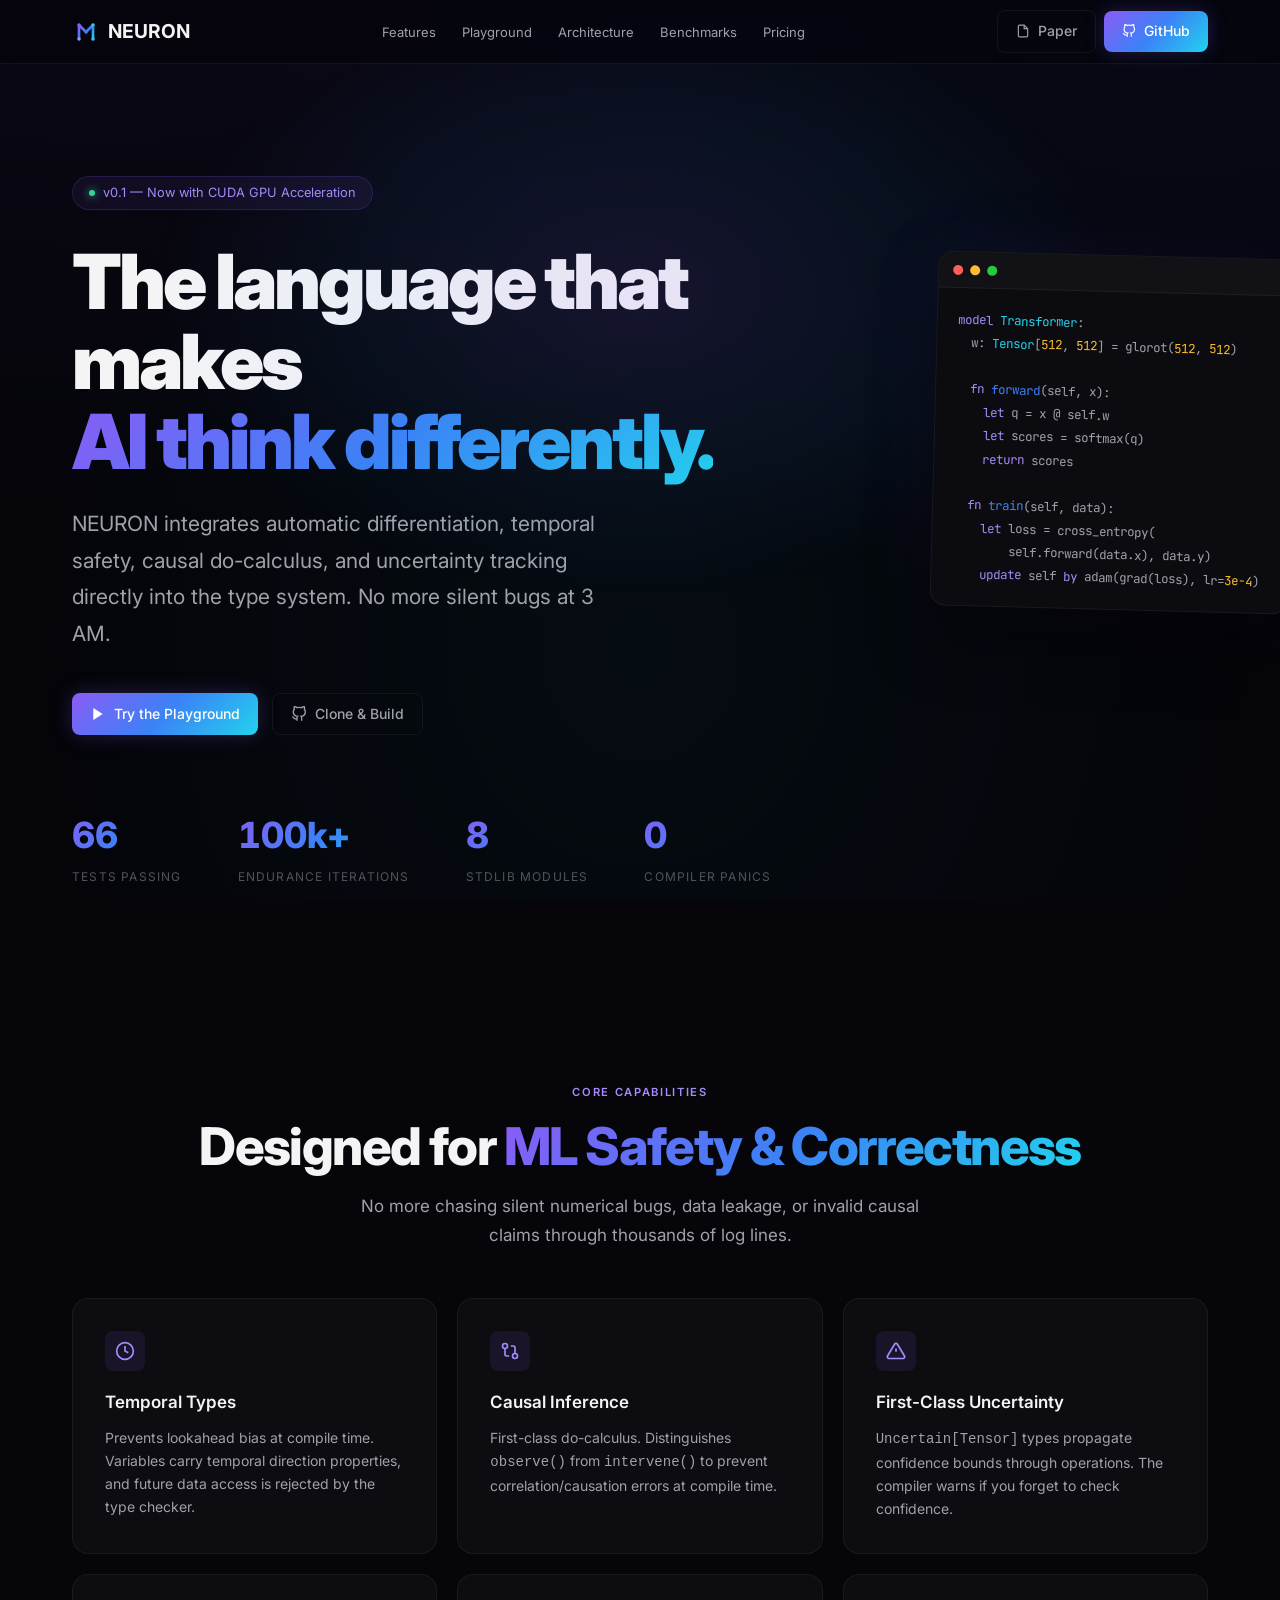
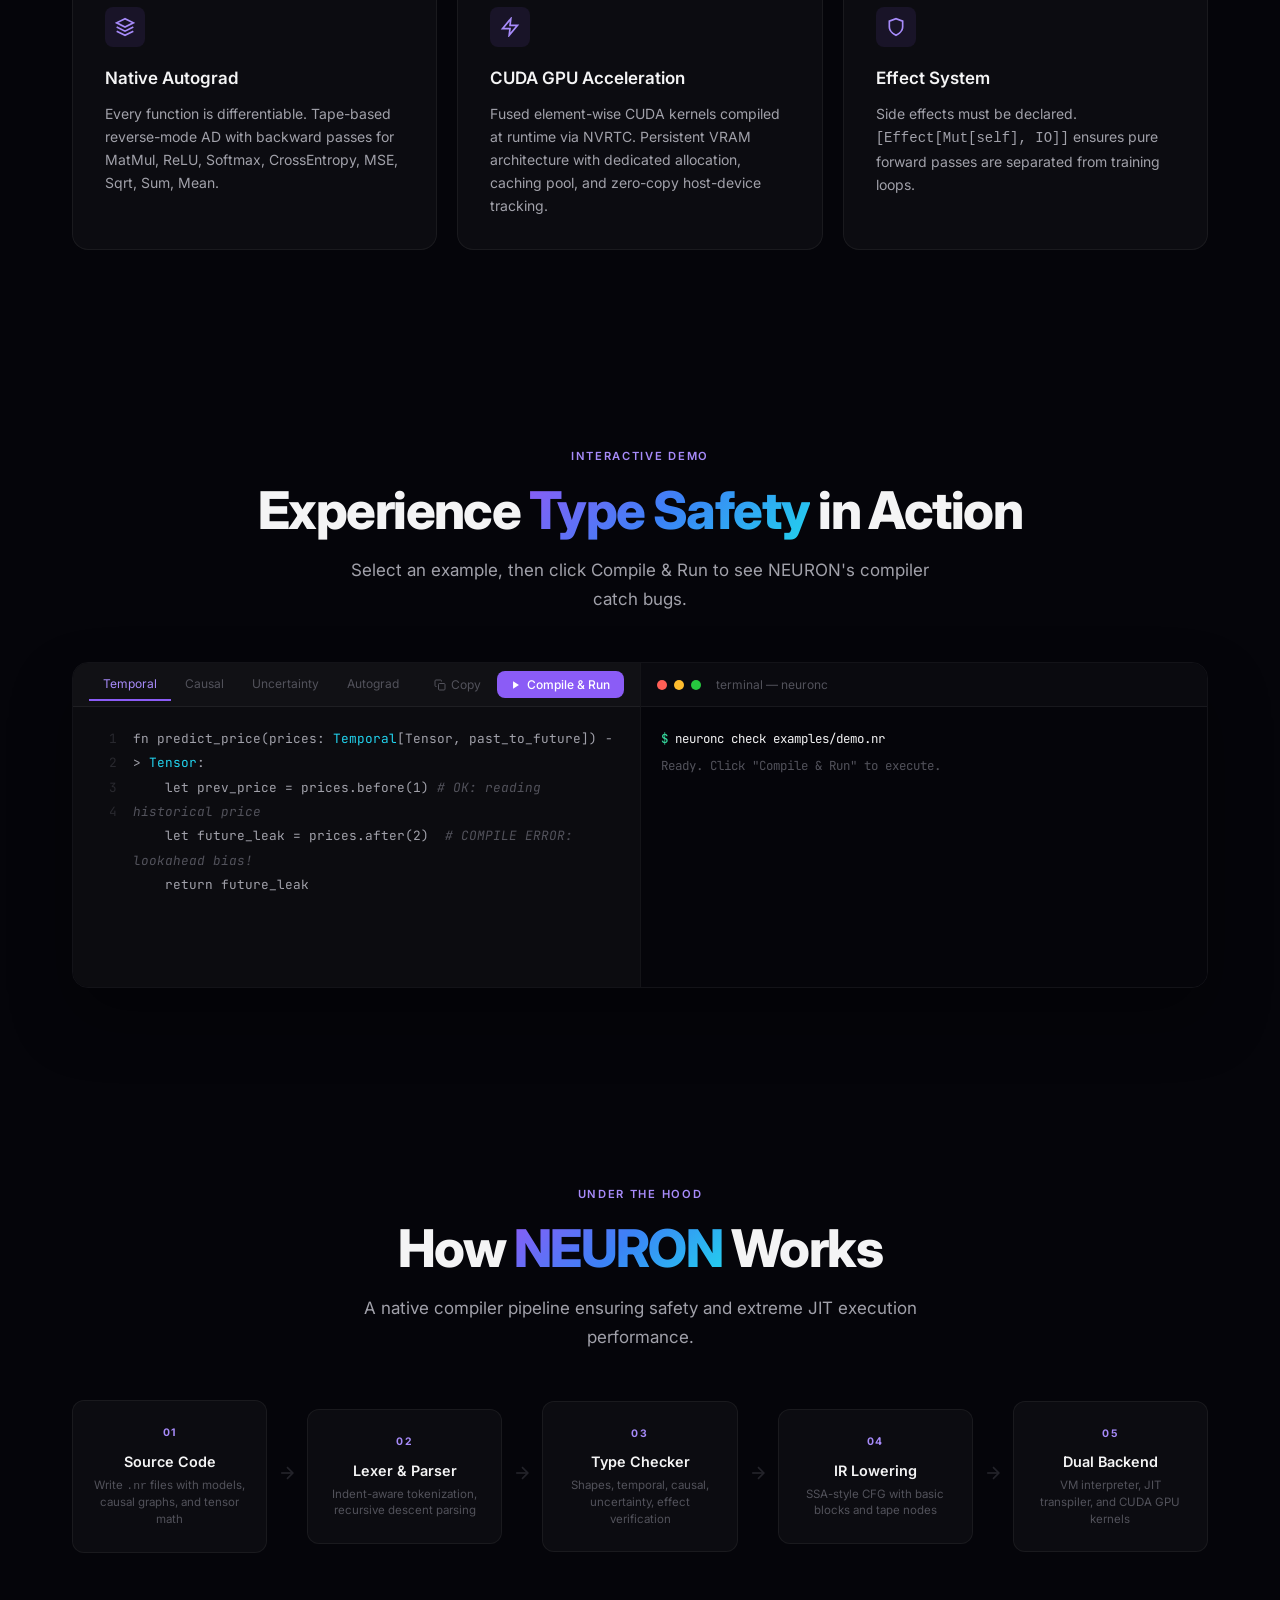
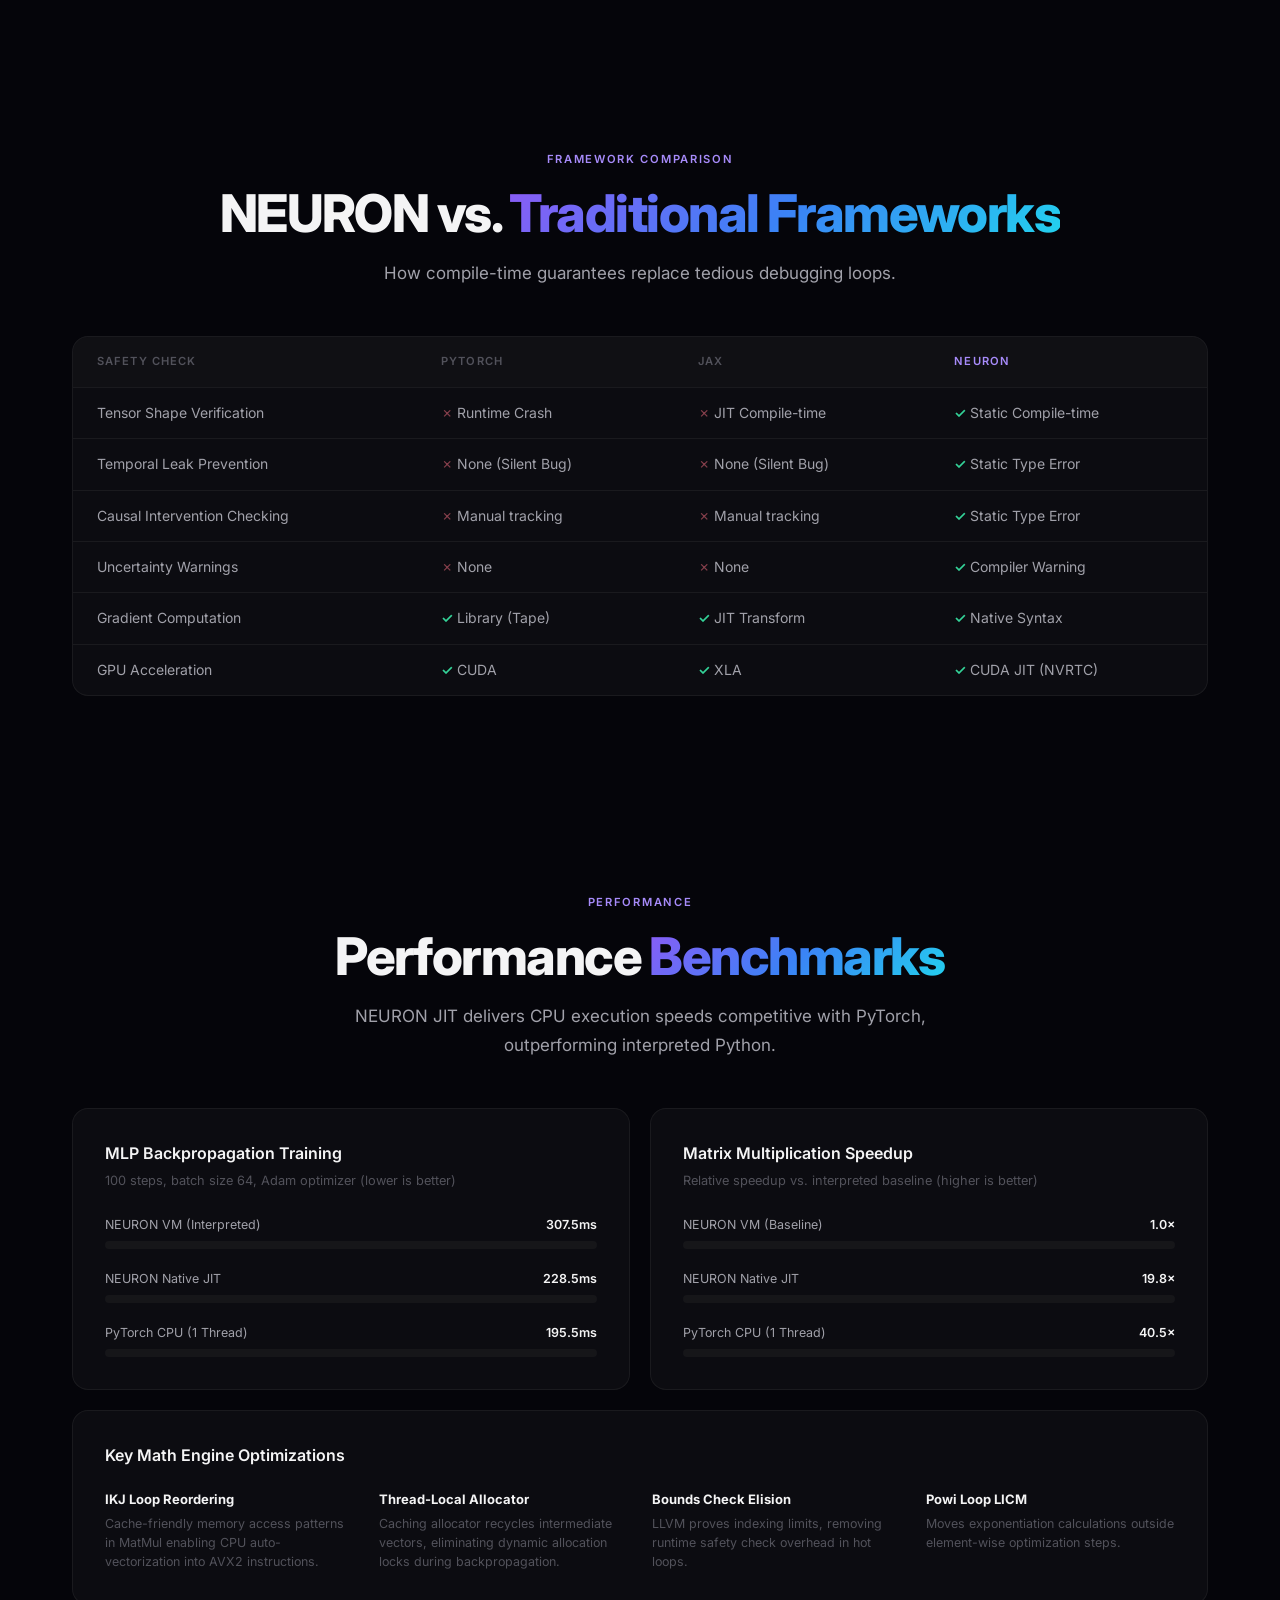
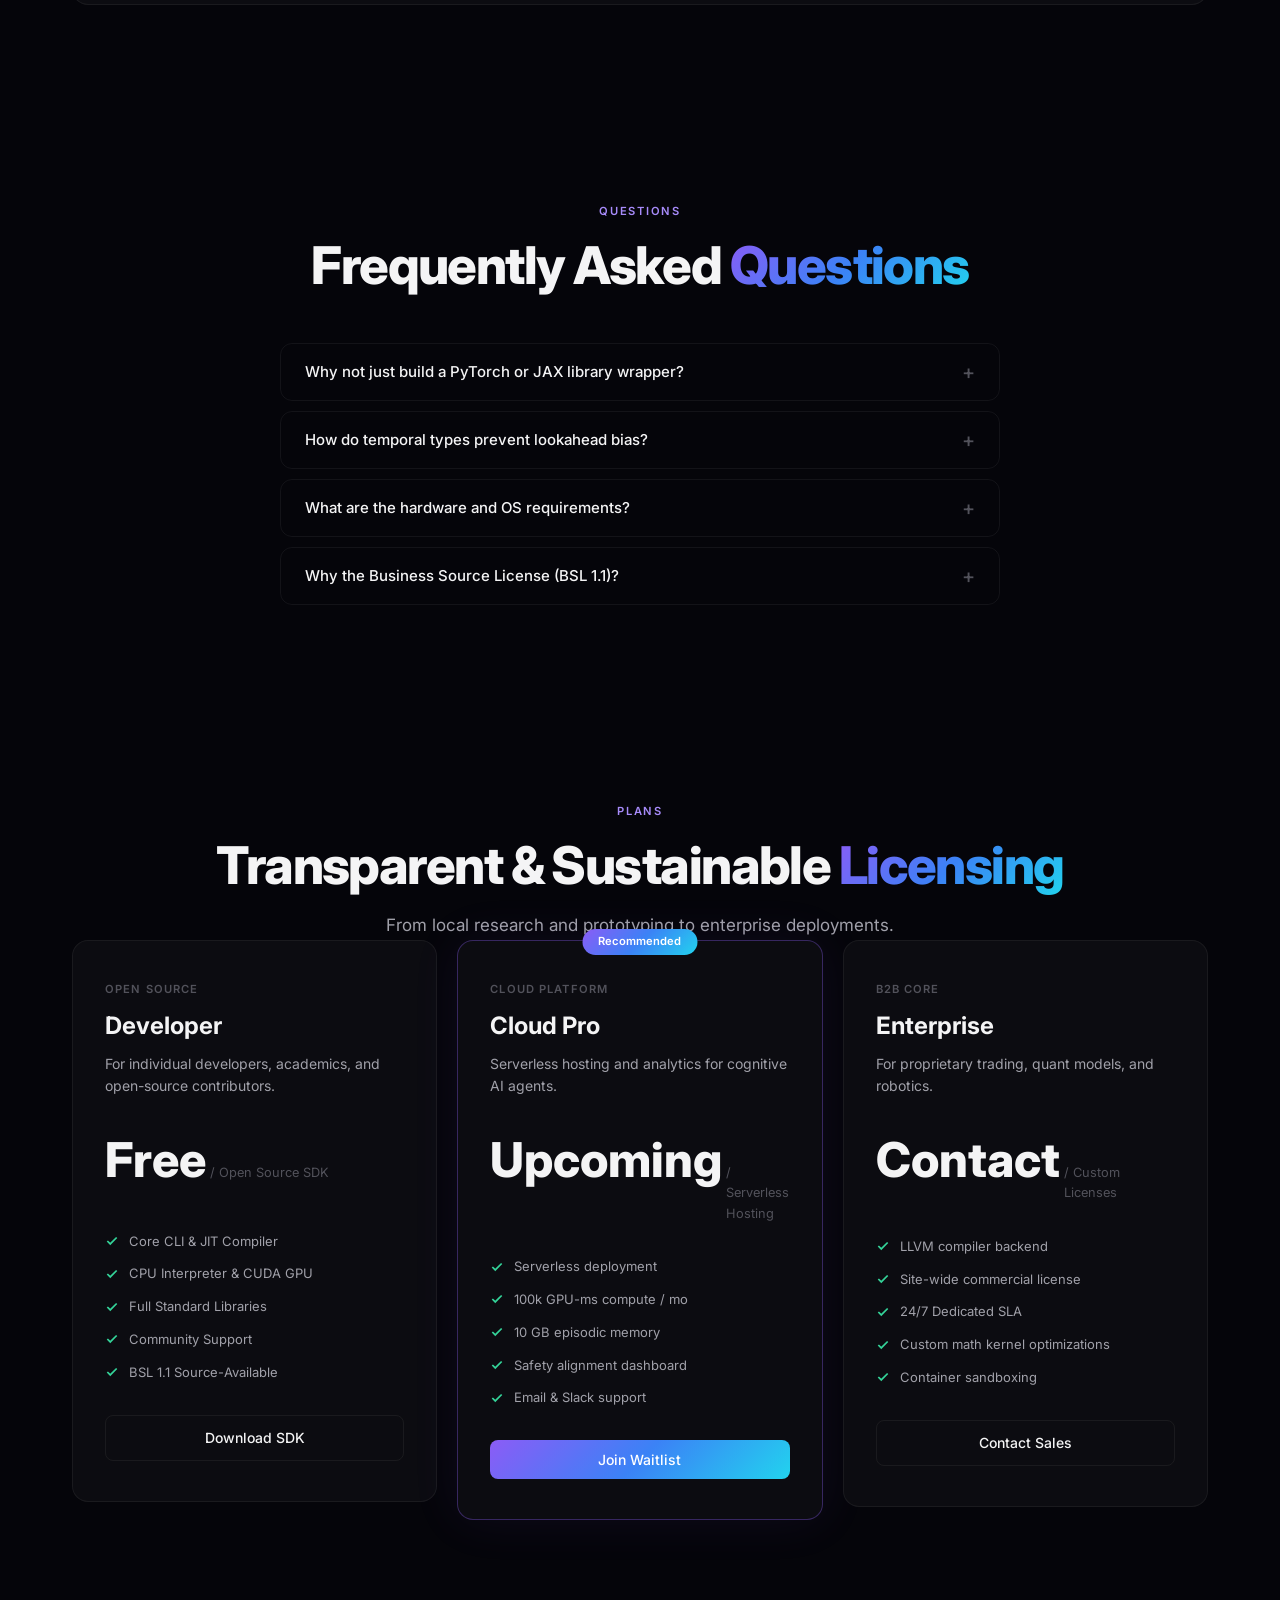
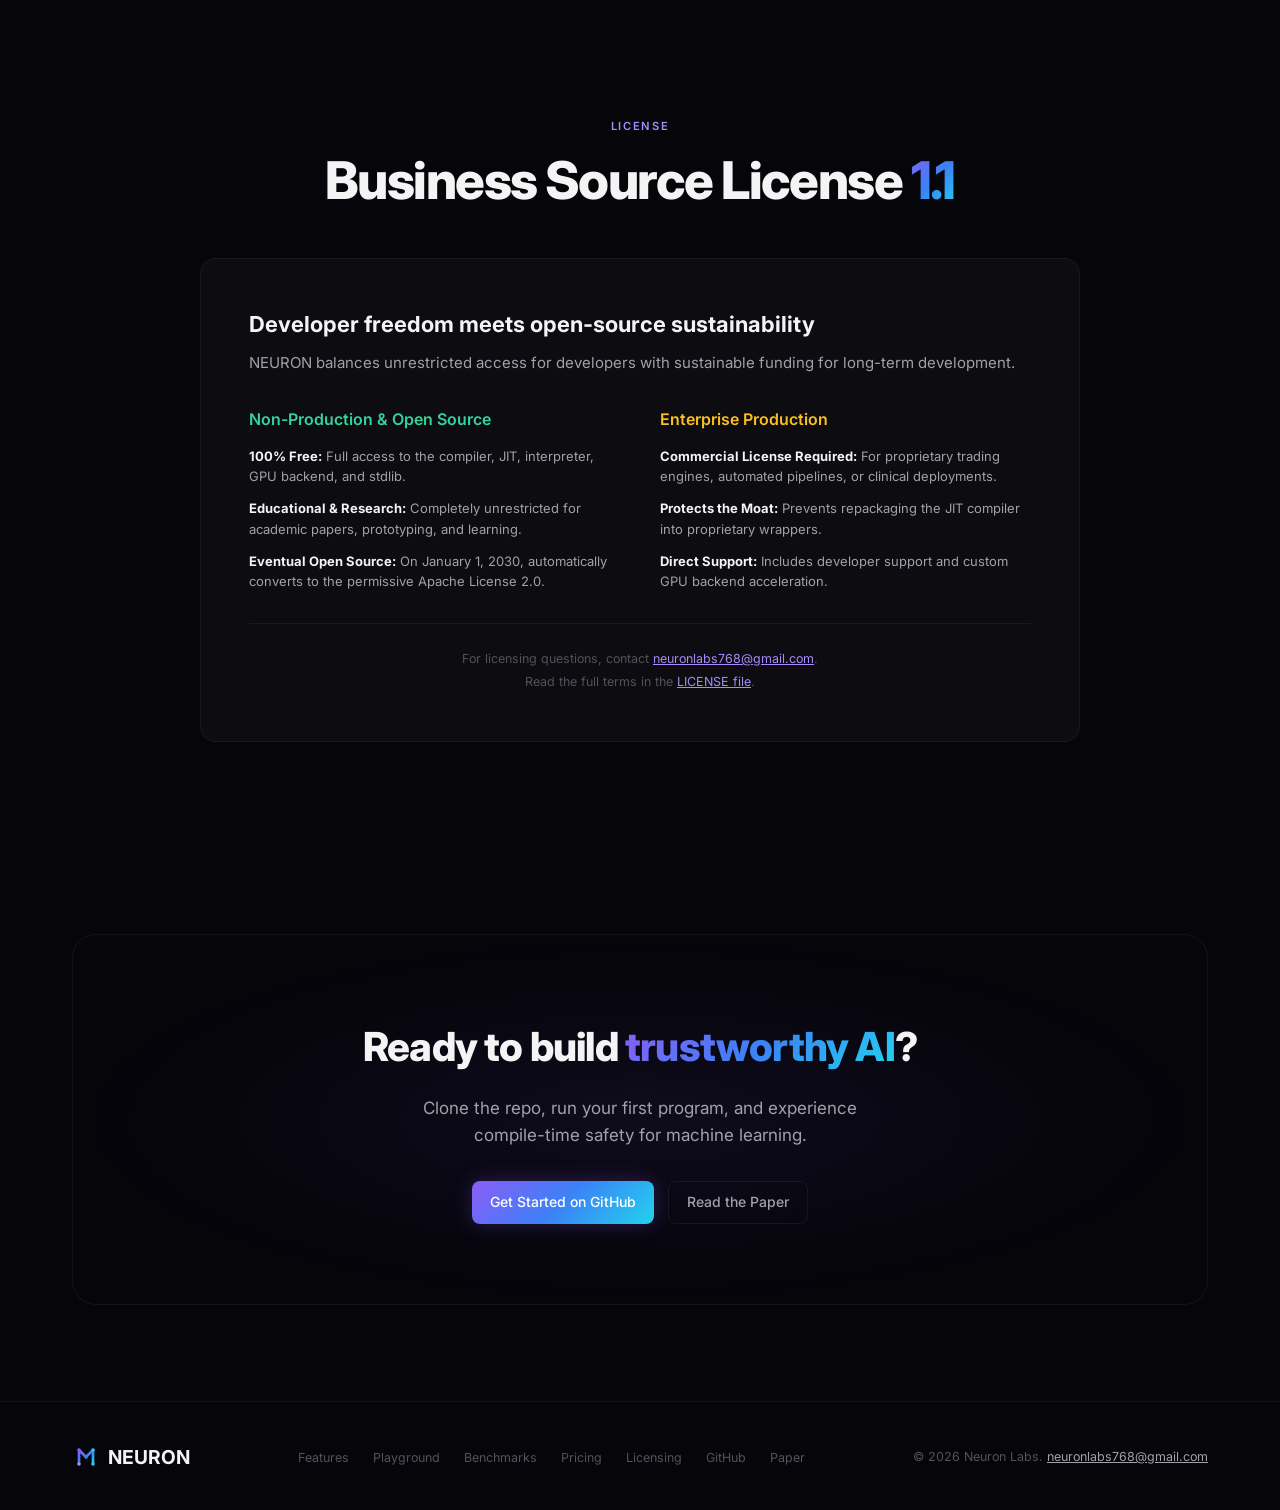
==== commit 8185d807: "docs/website: prepare for public launch, update GPU docs to persistent VRAM, hide pricing details" ====
--- a/index.html
+++ b/index.html
@@ -165,7 +165,7 @@
             <svg width="20" height="20" viewBox="0 0 24 24" fill="none" stroke="currentColor" stroke-width="2"><polygon points="13 2 3 14 12 14 11 22 21 10 12 10 13 2"></polygon></svg>
           </div>
           <h3>CUDA GPU Acceleration</h3>
-          <p>Fused element-wise CUDA kernels compiled at runtime via NVRTC. Unified memory management for zero-copy host-device transfers.</p>
+          <p>Fused element-wise CUDA kernels compiled at runtime via NVRTC. Persistent VRAM architecture with dedicated allocation, caching pool, and zero-copy host-device tracking.</p>
         </div>
         <div class="feature-card reveal reveal-delay-3">
           <div class="feature-icon">
@@ -459,15 +459,8 @@
     <div class="container">
       <div class="text-center reveal">
         <span class="section-label">Plans</span>
-        <h2 class="section-title">Simple, Transparent <span class="gradient-text">Pricing</span></h2>
-        <p class="section-subtitle">From local research to serverless cloud agent hosting.</p>
-      </div>
-      <div class="pricing-toggle-wrap">
-        <span class="toggle-label active" id="billing-monthly">Monthly</span>
-        <button class="pricing-toggle" id="pricing-toggle" aria-label="Toggle billing">
-          <span class="toggle-circle"></span>
-        </button>
-        <span class="toggle-label" id="billing-yearly">Yearly (Save 20%)</span>
+        <h2 class="section-title">Transparent &amp; Sustainable <span class="gradient-text">Licensing</span></h2>
+        <p class="section-subtitle">From local research and prototyping to enterprise deployments.</p>
       </div>
       <div class="pricing-grid">
         <!-- Developer -->
@@ -476,9 +469,8 @@
           <h3>Developer</h3>
           <p class="pricing-desc">For individual developers, academics, and open-source contributors.</p>
           <div class="price-amount">
-            <span class="price-currency">$</span>
-            <span class="price-value">0</span>
-            <span class="price-period">/ forever</span>
+            <span class="price-value">Free</span>
+            <span class="price-period">/ Open Source SDK</span>
           </div>
           <ul class="pricing-features">
             <li><svg width="14" height="14" viewBox="0 0 24 24" fill="none" stroke="currentColor" stroke-width="3"><polyline points="20 6 9 17 4 12"></polyline></svg> Core CLI &amp; JIT Compiler</li>
@@ -495,9 +487,8 @@
           <h3>Cloud Pro</h3>
           <p class="pricing-desc">Serverless hosting and analytics for cognitive AI agents.</p>
           <div class="price-amount">
-            <span class="price-currency">$</span>
-            <span class="price-value" id="pro-price">49</span>
-            <span class="price-period" id="pro-price-period">/ mo</span>
+            <span class="price-value">Upcoming</span>
+            <span class="price-period">/ Serverless Hosting</span>
           </div>
           <ul class="pricing-features">
             <li><svg width="14" height="14" viewBox="0 0 24 24" fill="none" stroke="currentColor" stroke-width="3"><polyline points="20 6 9 17 4 12"></polyline></svg> Serverless deployment</li>
@@ -514,7 +505,8 @@
           <h3>Enterprise</h3>
           <p class="pricing-desc">For proprietary trading, quant models, and robotics.</p>
           <div class="price-amount">
-            <span class="price-value">Custom</span>
+            <span class="price-value">Contact</span>
+            <span class="price-period">/ Custom Licenses</span>
           </div>
           <ul class="pricing-features">
             <li><svg width="14" height="14" viewBox="0 0 24 24" fill="none" stroke="currentColor" stroke-width="3"><polyline points="20 6 9 17 4 12"></polyline></svg> LLVM compiler backend</li>
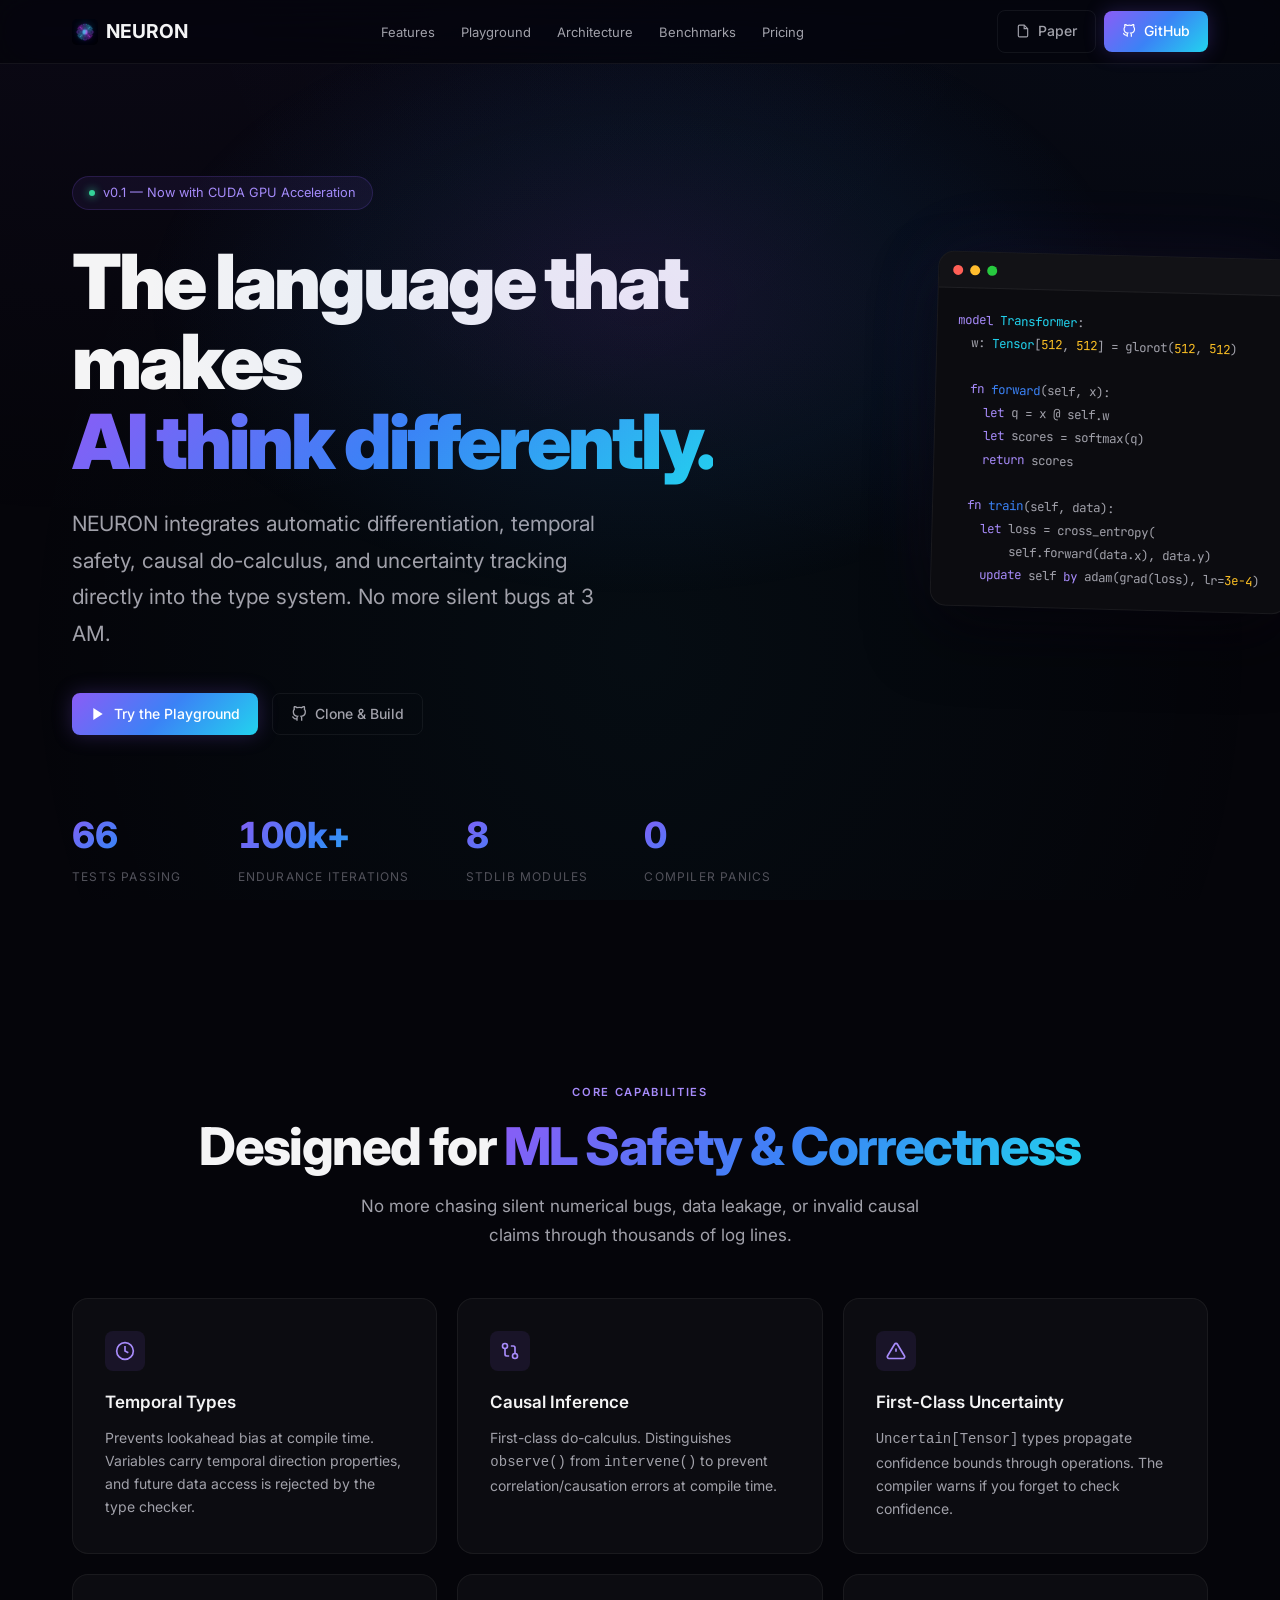
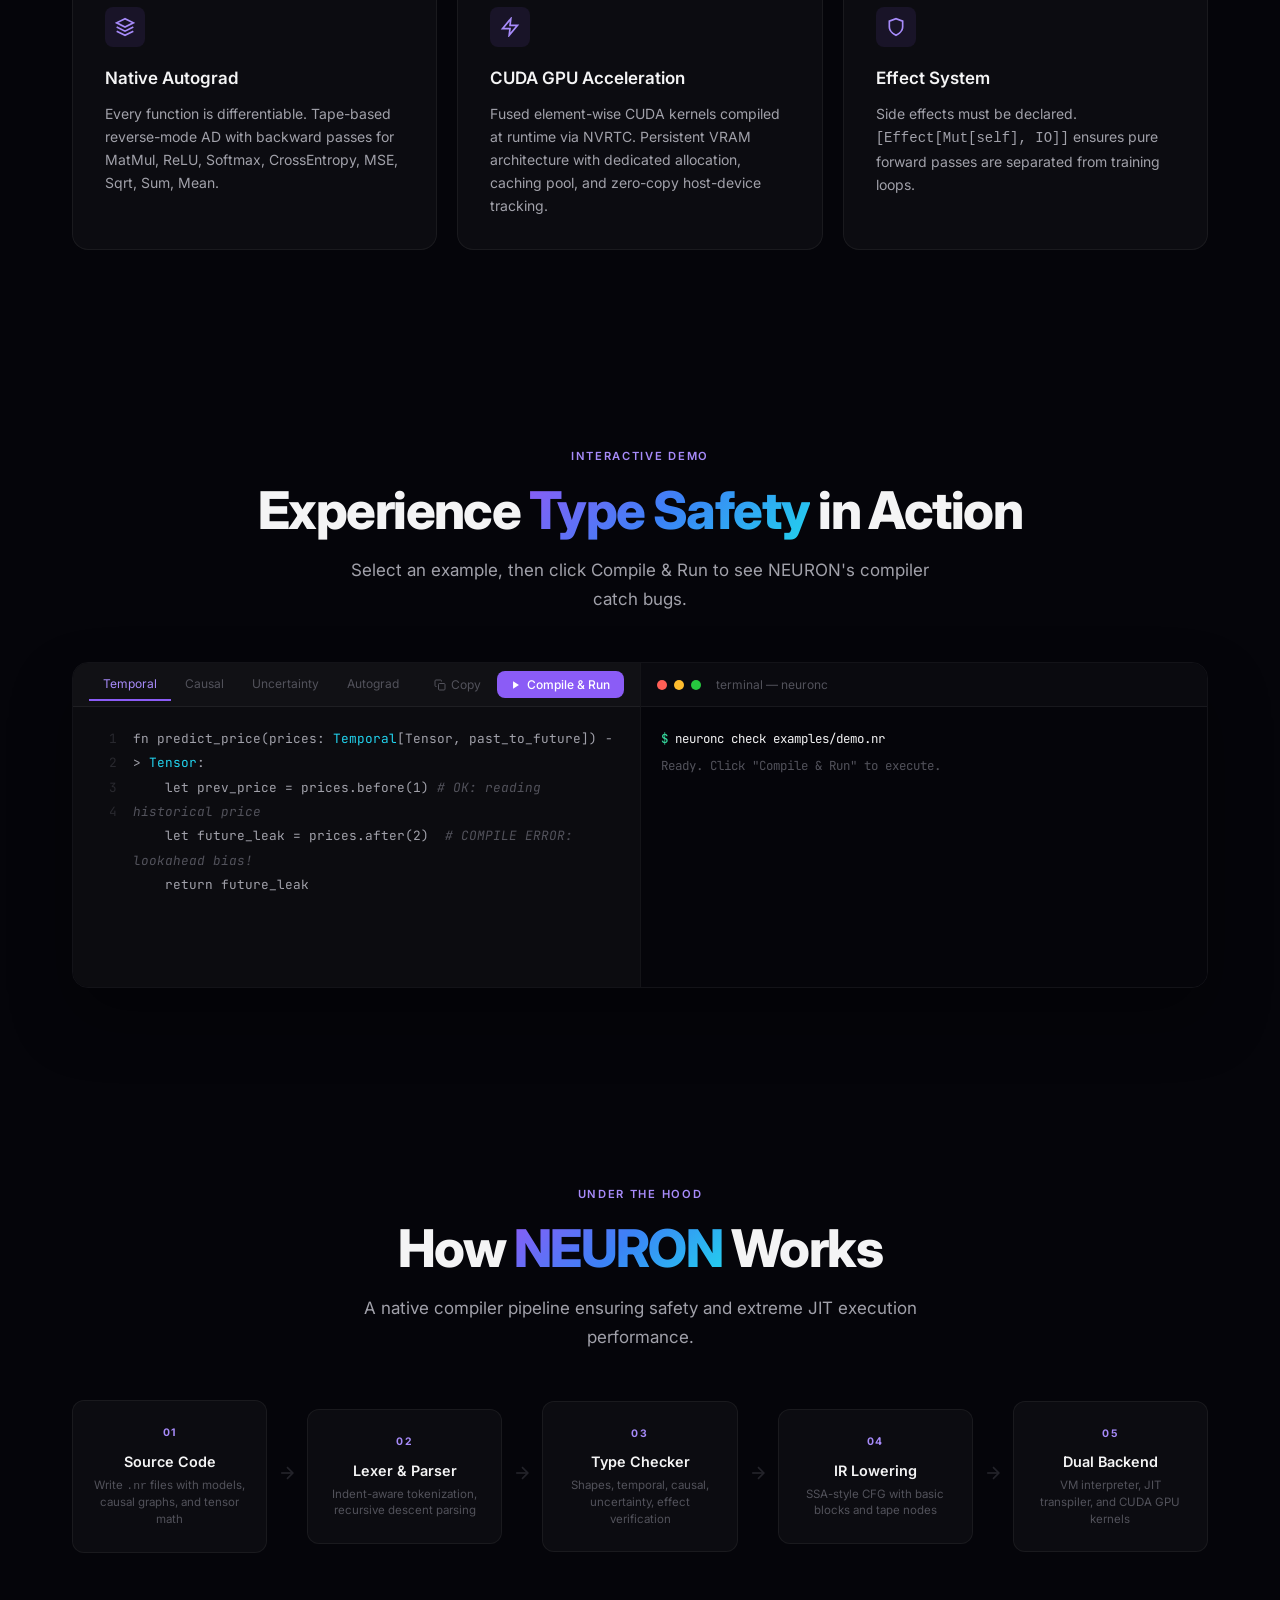
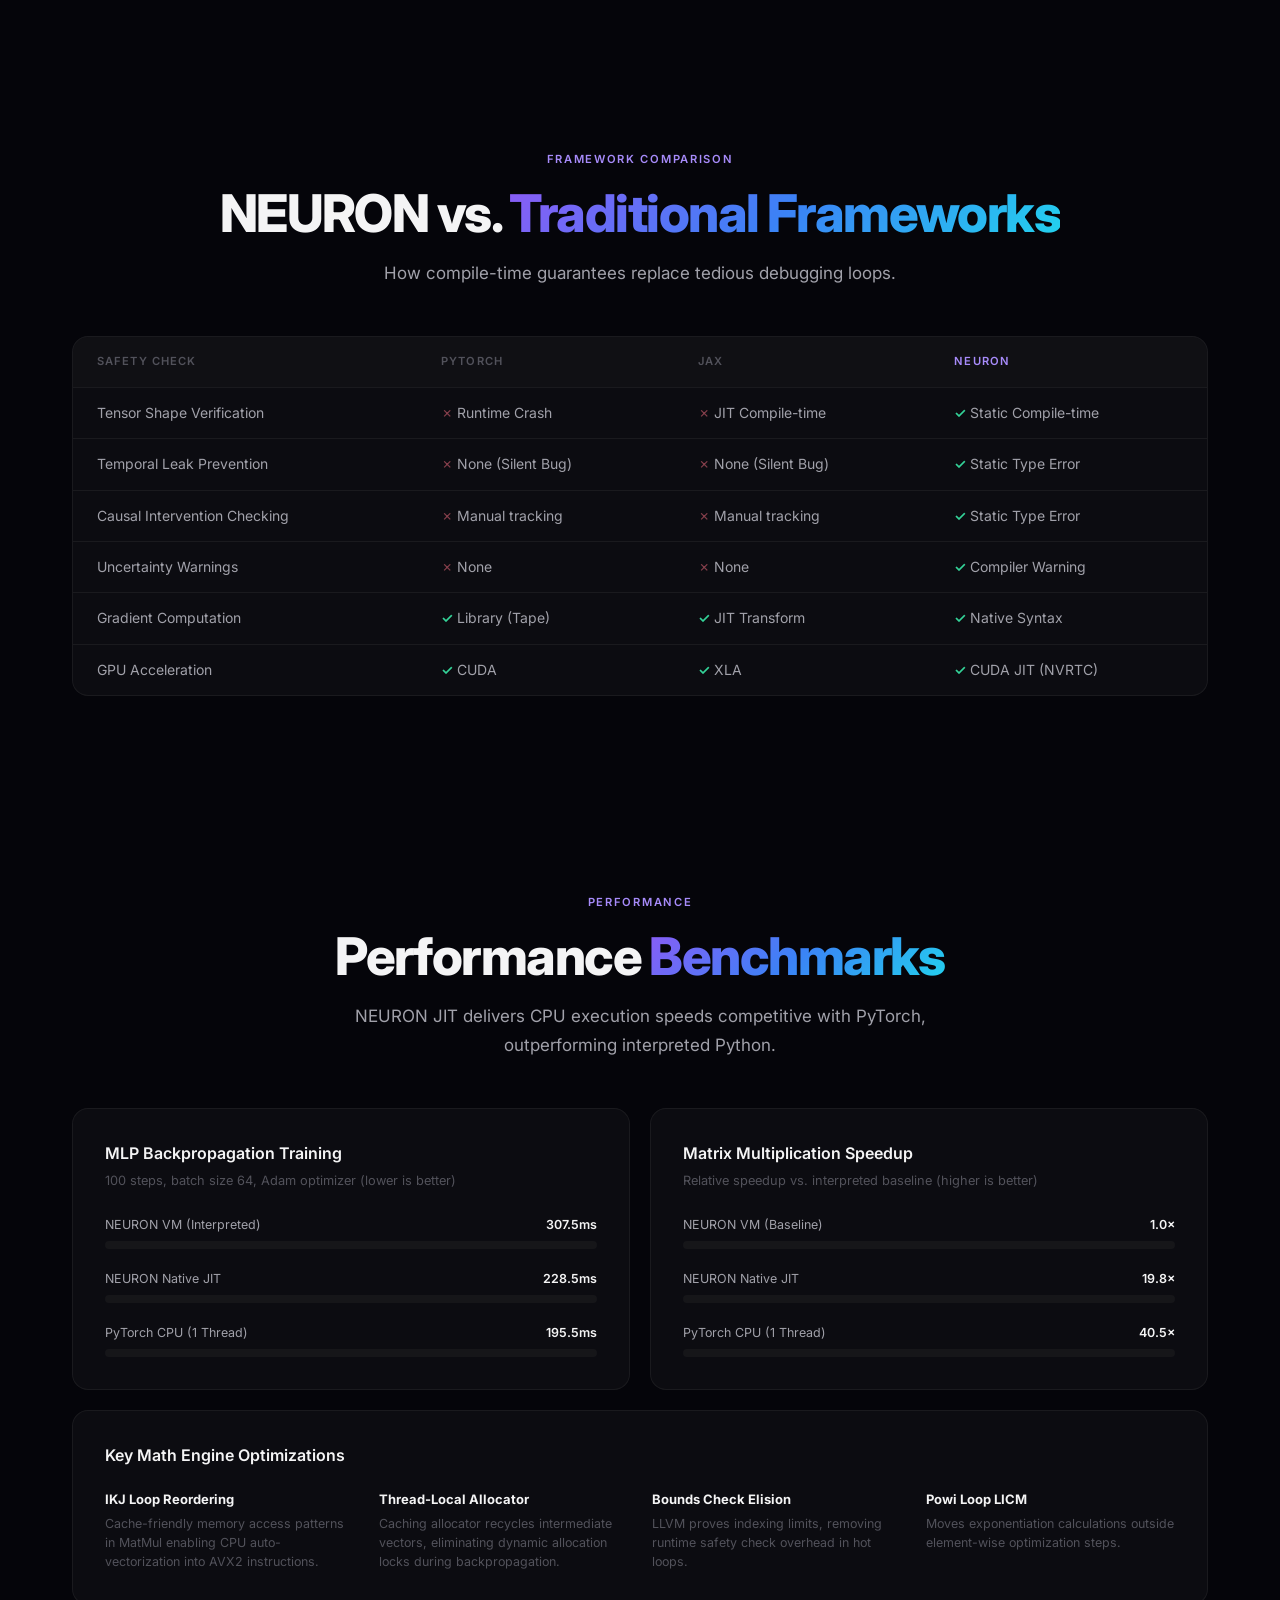
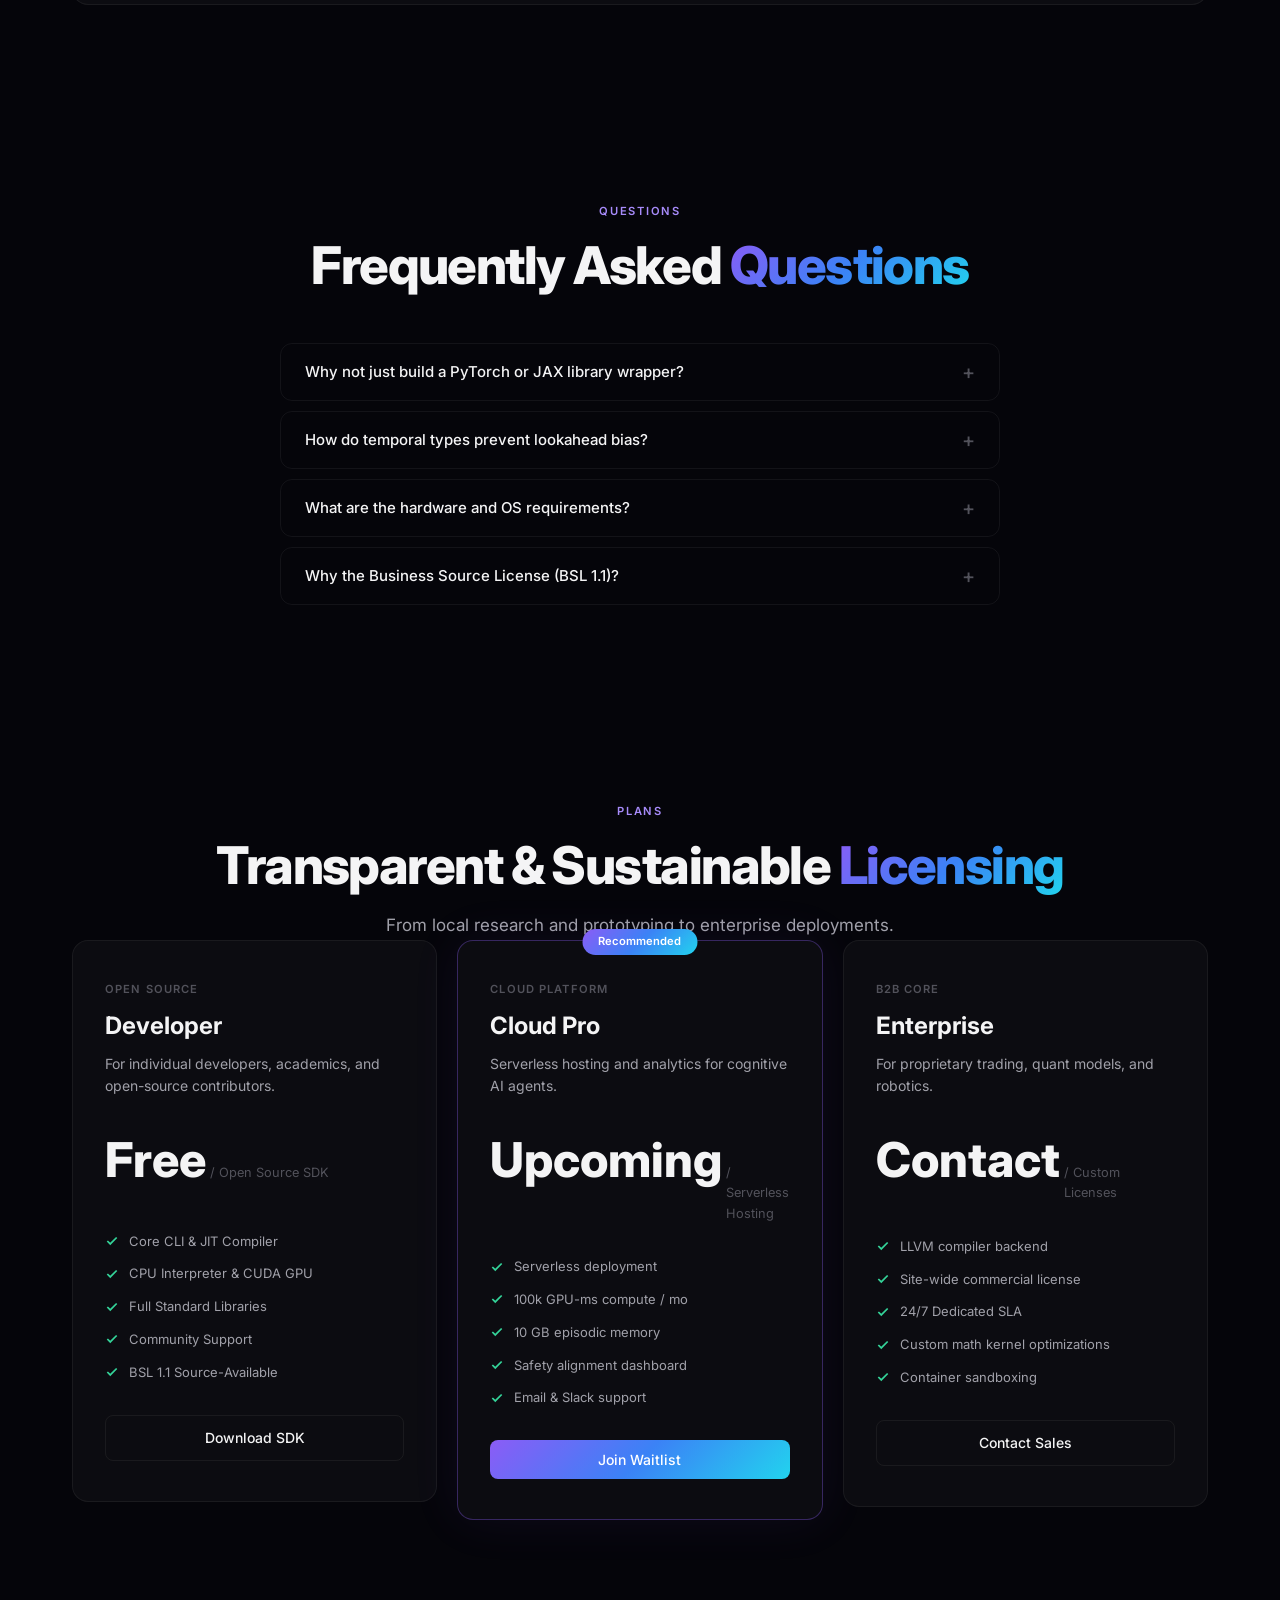
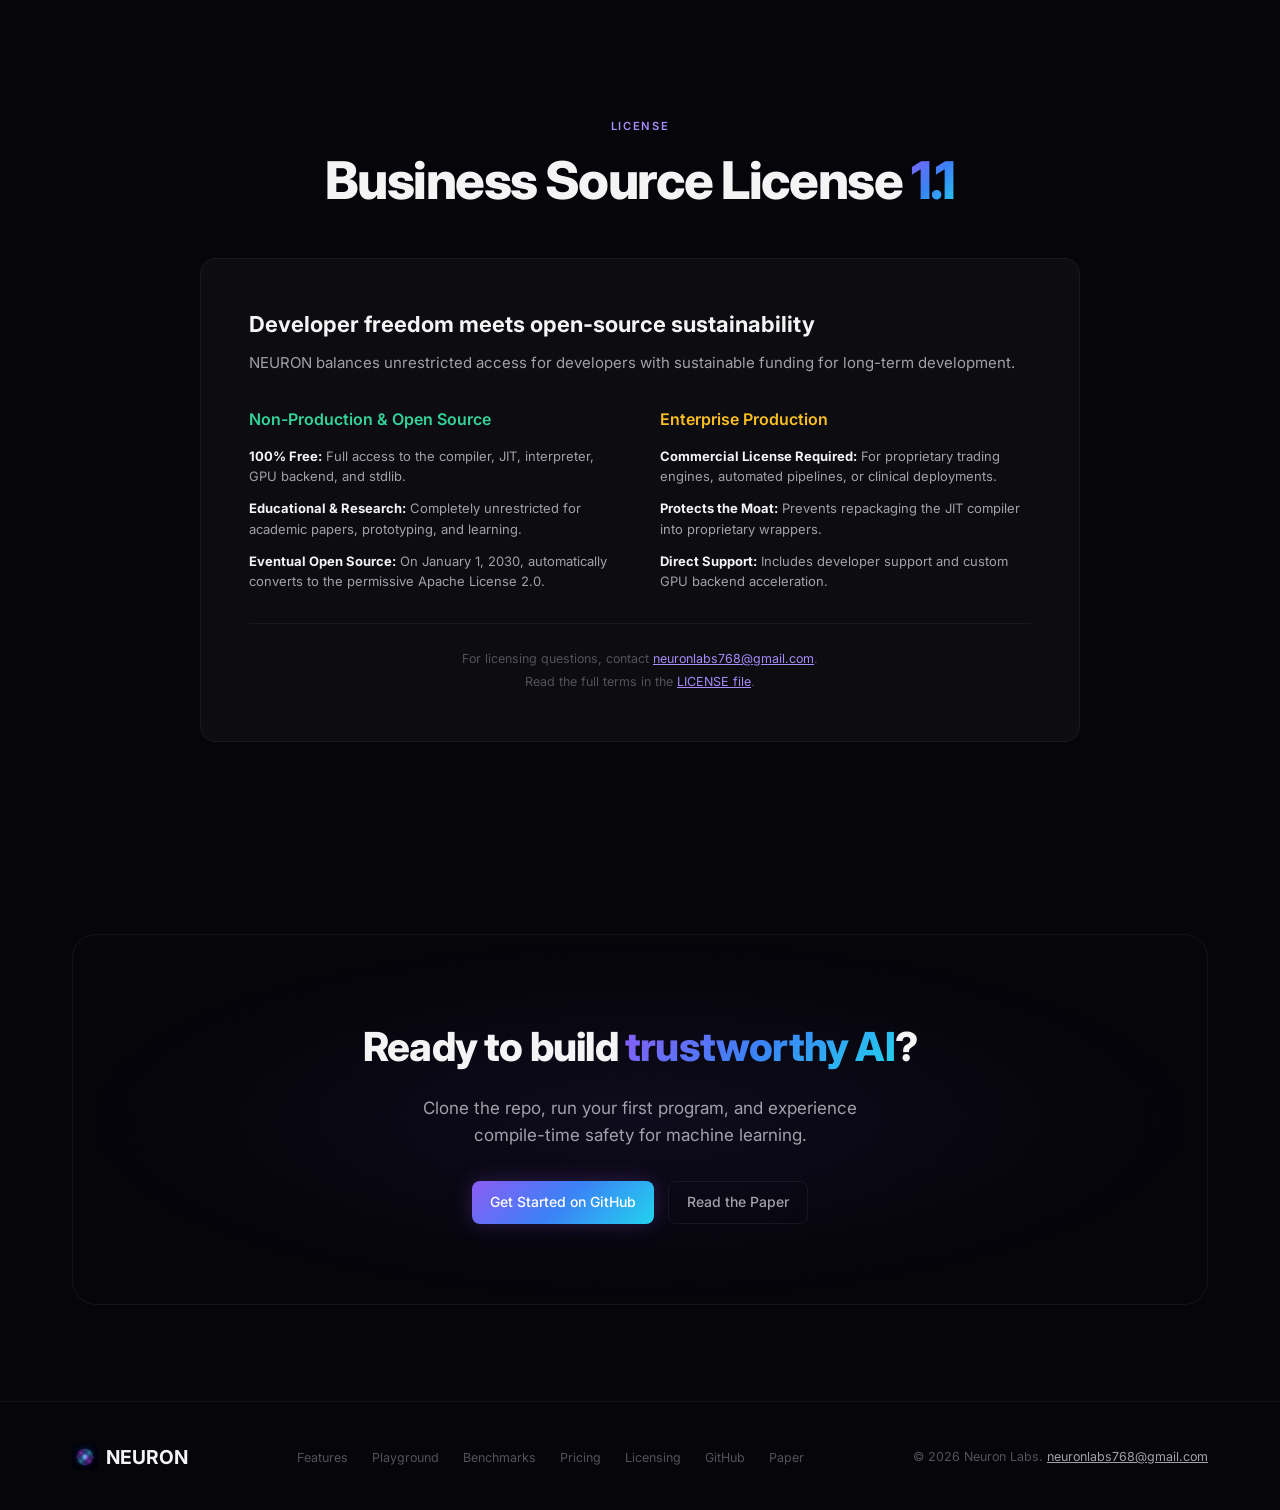
==== commit 7fac8715: "website: replace inline SVG logo with NEURON Labs PNG logo image" ====
--- a/index.html
+++ b/index.html
@@ -20,21 +20,7 @@
   <header class="navbar">
     <div class="container navbar-inner">
       <a href="#" class="logo">
-        <svg width="28" height="28" viewBox="0 0 32 32" fill="none" xmlns="http://www.w3.org/2000/svg" class="logo-svg">
-          <defs>
-            <linearGradient id="logo-grad" x1="0%" y1="0%" x2="100%" y2="100%">
-              <stop offset="0%" stop-color="#8b5cf6" />
-              <stop offset="50%" stop-color="#3b82f6" />
-              <stop offset="100%" stop-color="#22d3ee" />
-            </linearGradient>
-          </defs>
-          <path d="M8 24V8L16 16L24 8V24" stroke="url(#logo-grad)" stroke-width="3" stroke-linecap="round" stroke-linejoin="round" />
-          <circle cx="8" cy="8" r="2" fill="#8b5cf6" />
-          <circle cx="8" cy="24" r="2" fill="#a78bfa" />
-          <circle cx="16" cy="16" r="2" fill="#3b82f6" />
-          <circle cx="24" cy="8" r="2" fill="#22d3ee" />
-          <circle cx="24" cy="24" r="2" fill="#38bdf8" />
-        </svg>
+        <img src="logo.png" alt="NEURON Logo" class="logo-img">
         <span>NEURON</span>
       </a>
       <nav>
@@ -575,21 +561,7 @@
   <footer class="footer">
     <div class="container footer-inner">
       <a href="#" class="logo">
-        <svg width="28" height="28" viewBox="0 0 32 32" fill="none" xmlns="http://www.w3.org/2000/svg" class="logo-svg">
-          <defs>
-            <linearGradient id="logo-grad-footer" x1="0%" y1="0%" x2="100%" y2="100%">
-              <stop offset="0%" stop-color="#8b5cf6" />
-              <stop offset="50%" stop-color="#3b82f6" />
-              <stop offset="100%" stop-color="#22d3ee" />
-            </linearGradient>
-          </defs>
-          <path d="M8 24V8L16 16L24 8V24" stroke="url(#logo-grad-footer)" stroke-width="3" stroke-linecap="round" stroke-linejoin="round" />
-          <circle cx="8" cy="8" r="2" fill="#8b5cf6" />
-          <circle cx="8" cy="24" r="2" fill="#a78bfa" />
-          <circle cx="16" cy="16" r="2" fill="#3b82f6" />
-          <circle cx="24" cy="8" r="2" fill="#22d3ee" />
-          <circle cx="24" cy="24" r="2" fill="#38bdf8" />
-        </svg>
+        <img src="logo.png" alt="NEURON Logo" class="logo-img">
         <span>NEURON</span>
       </a>
       <ul class="footer-links">
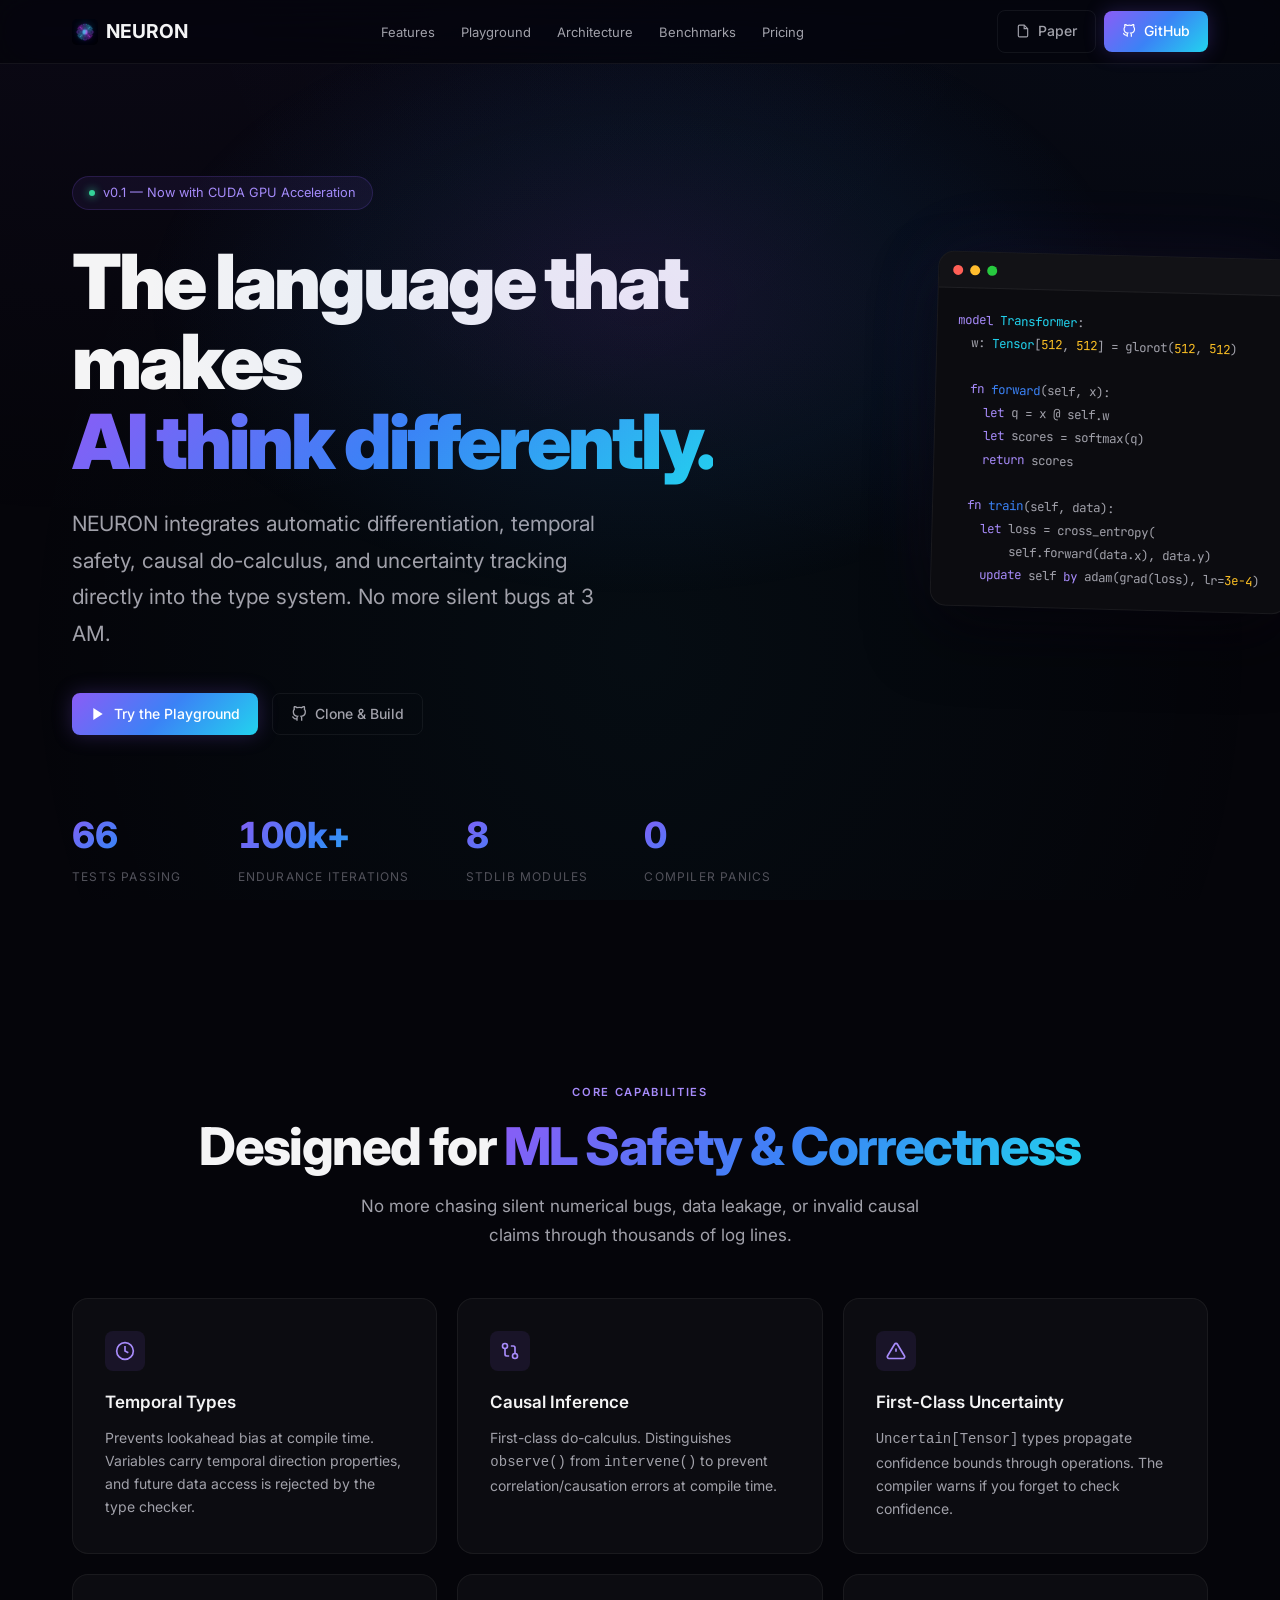
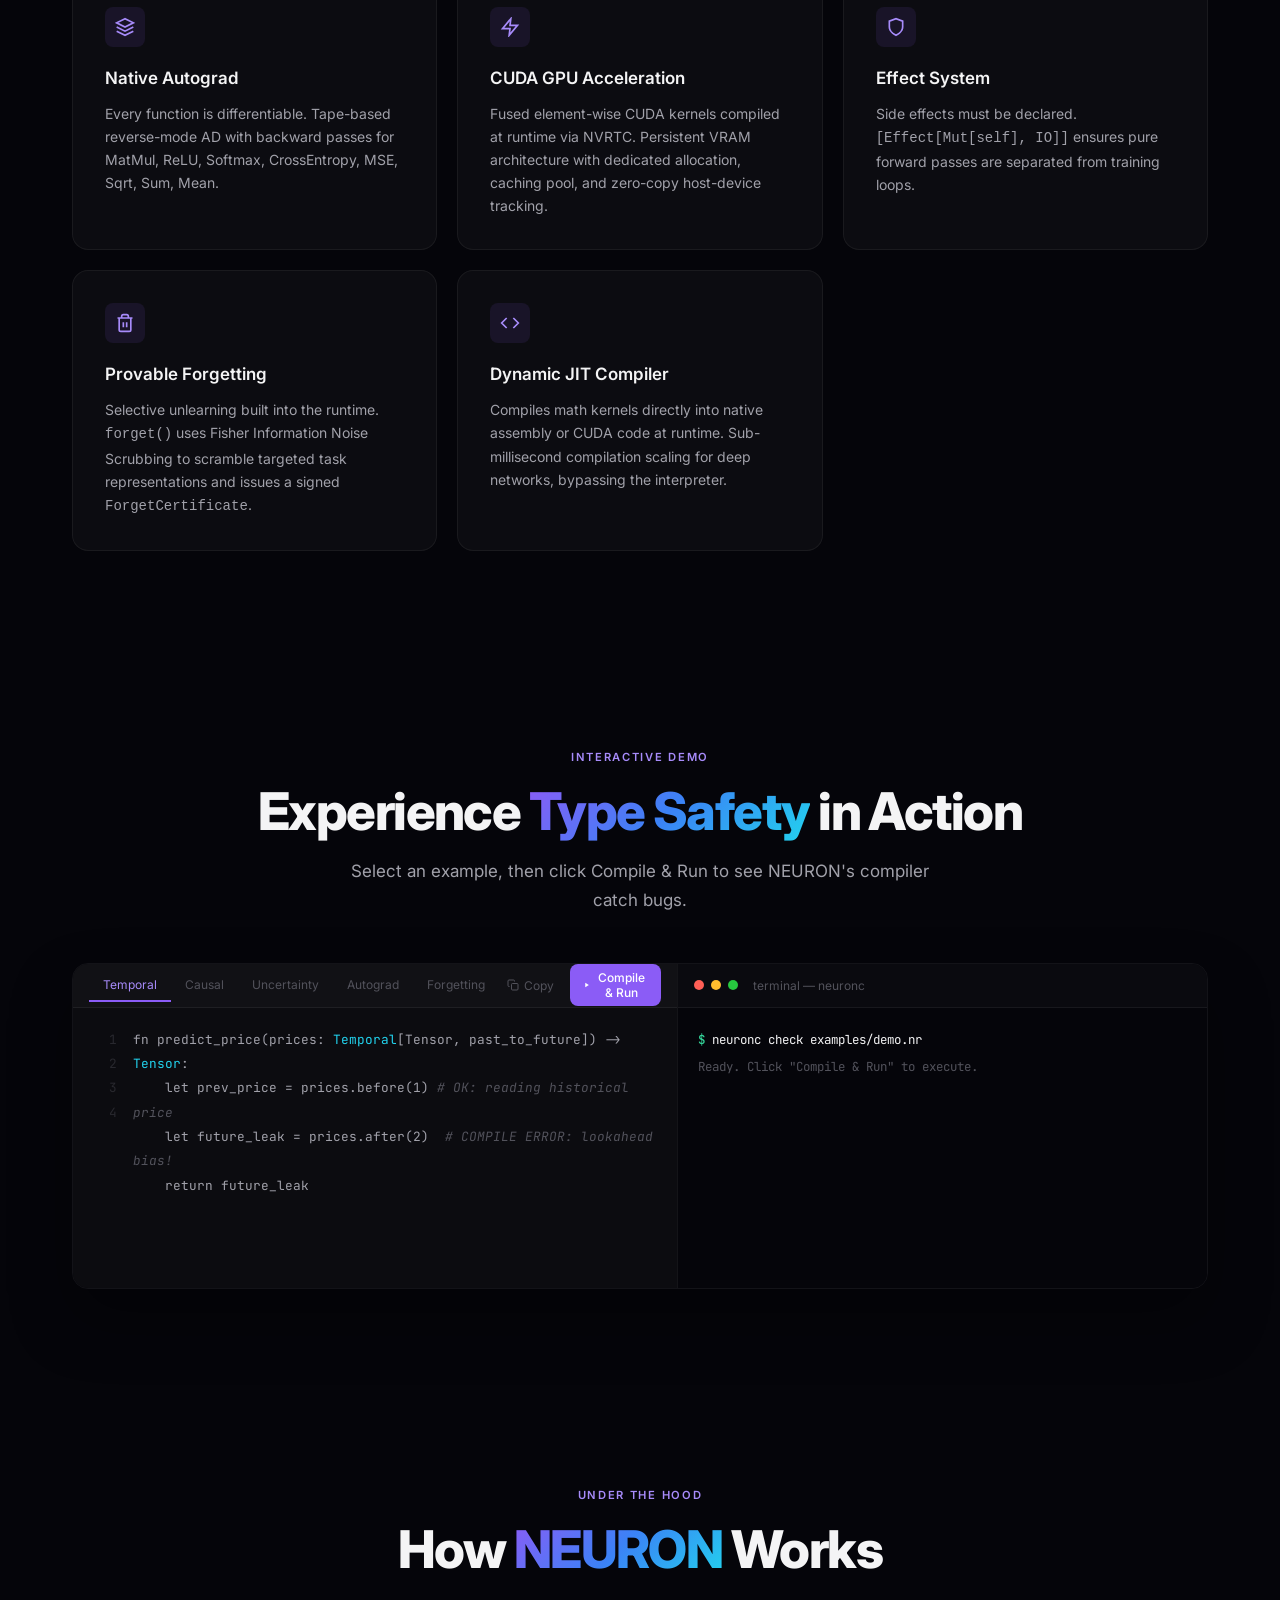
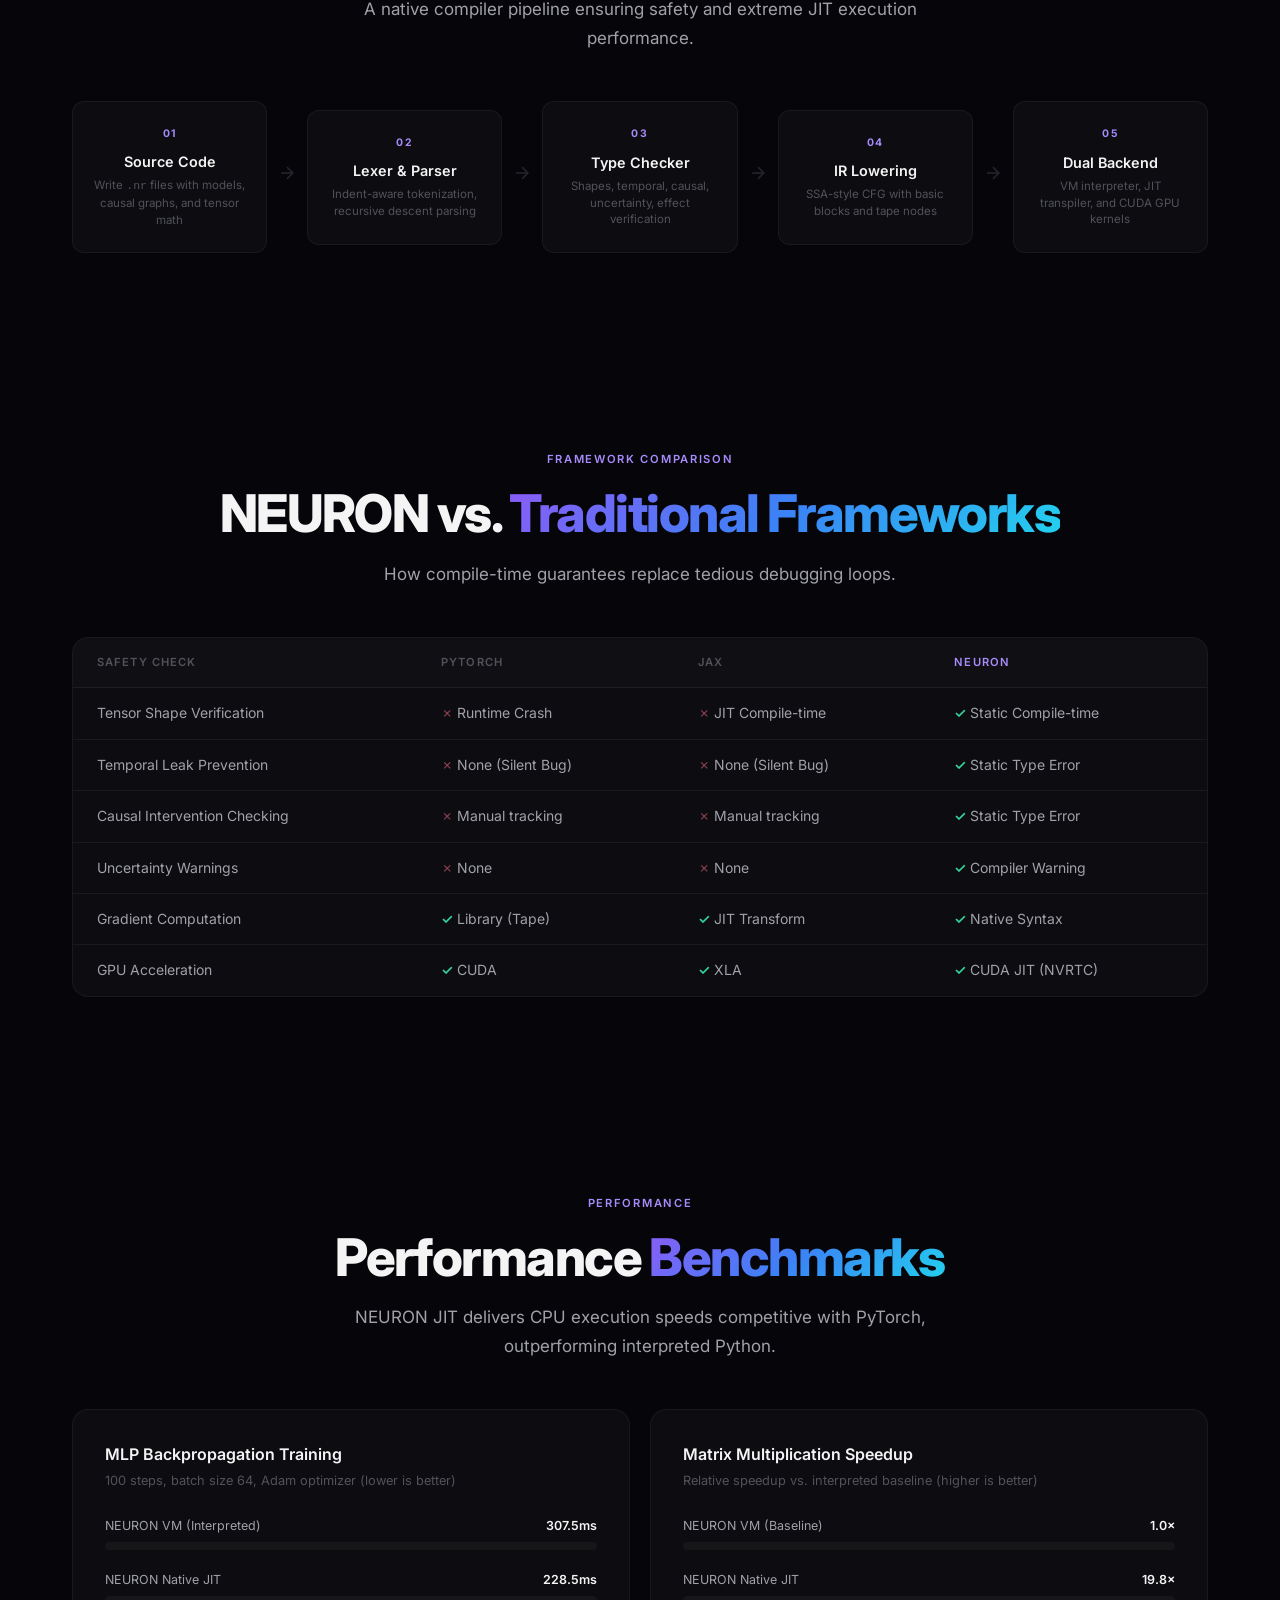
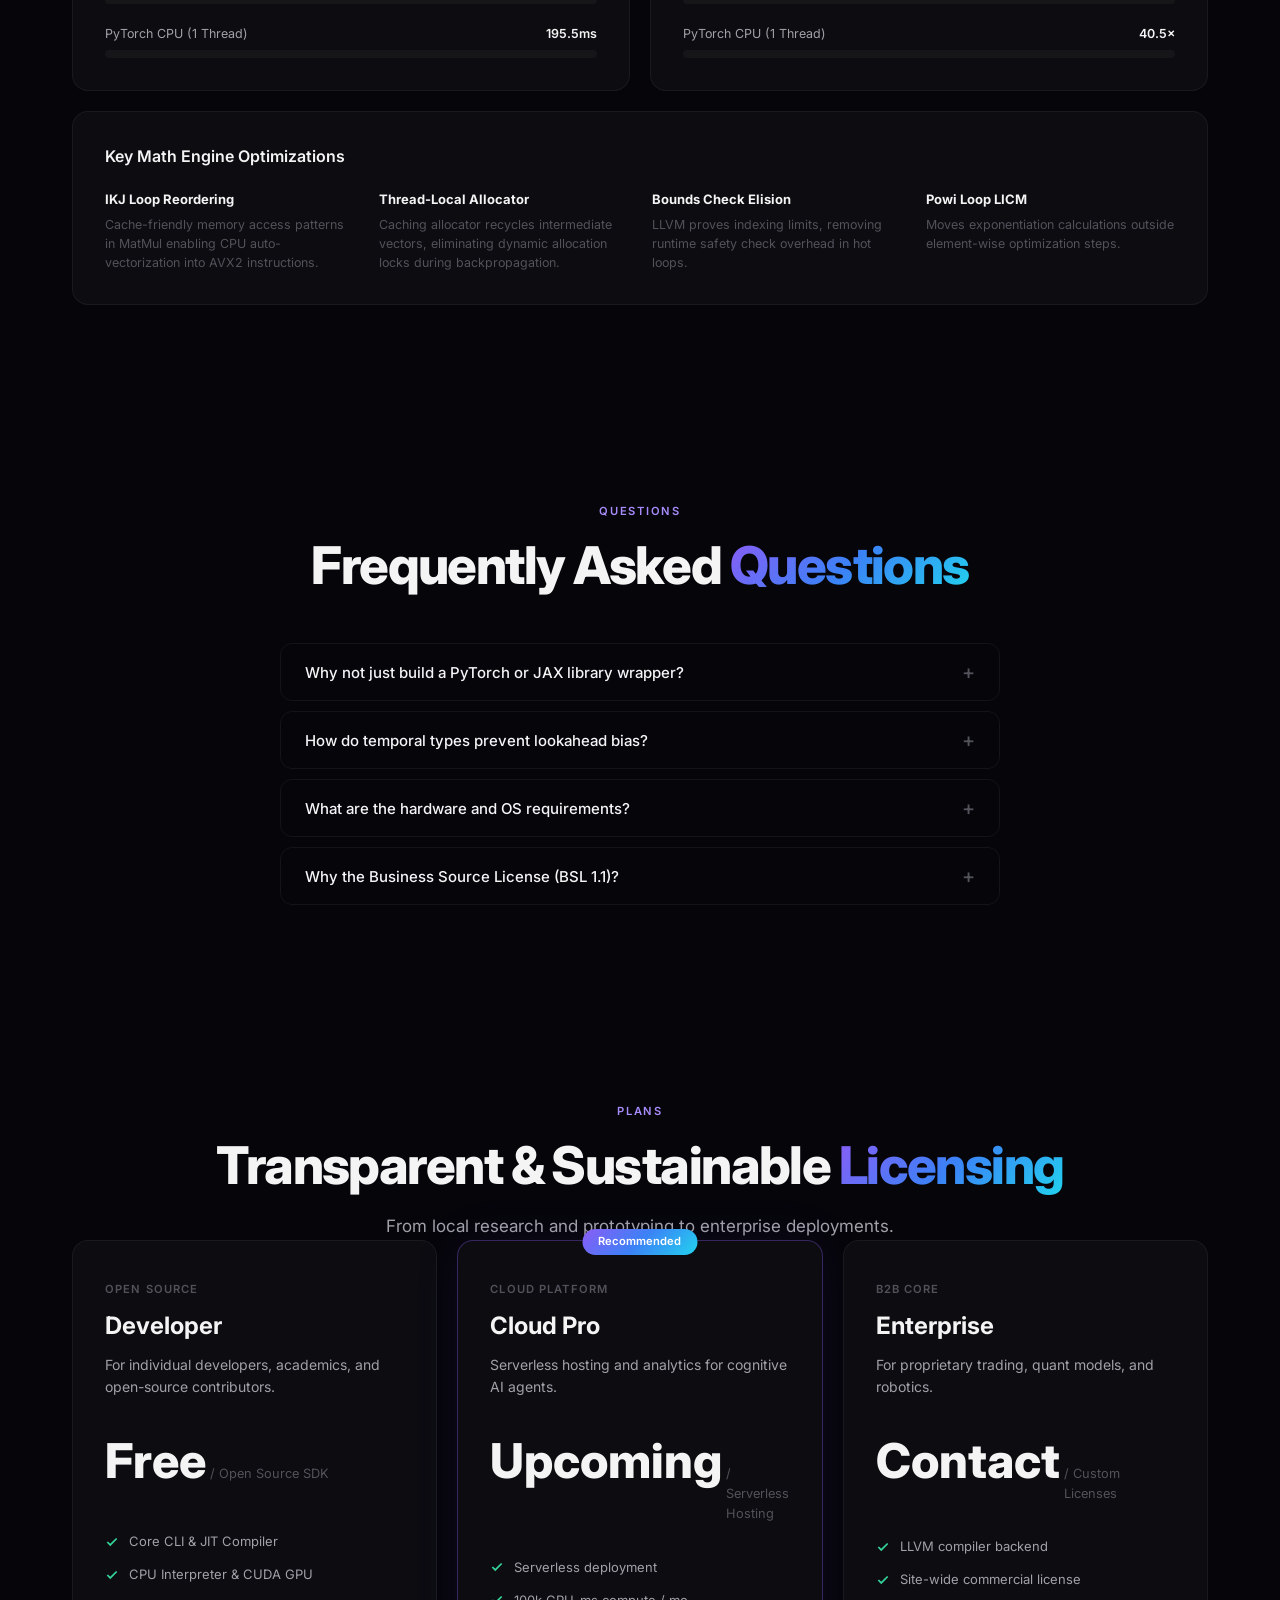
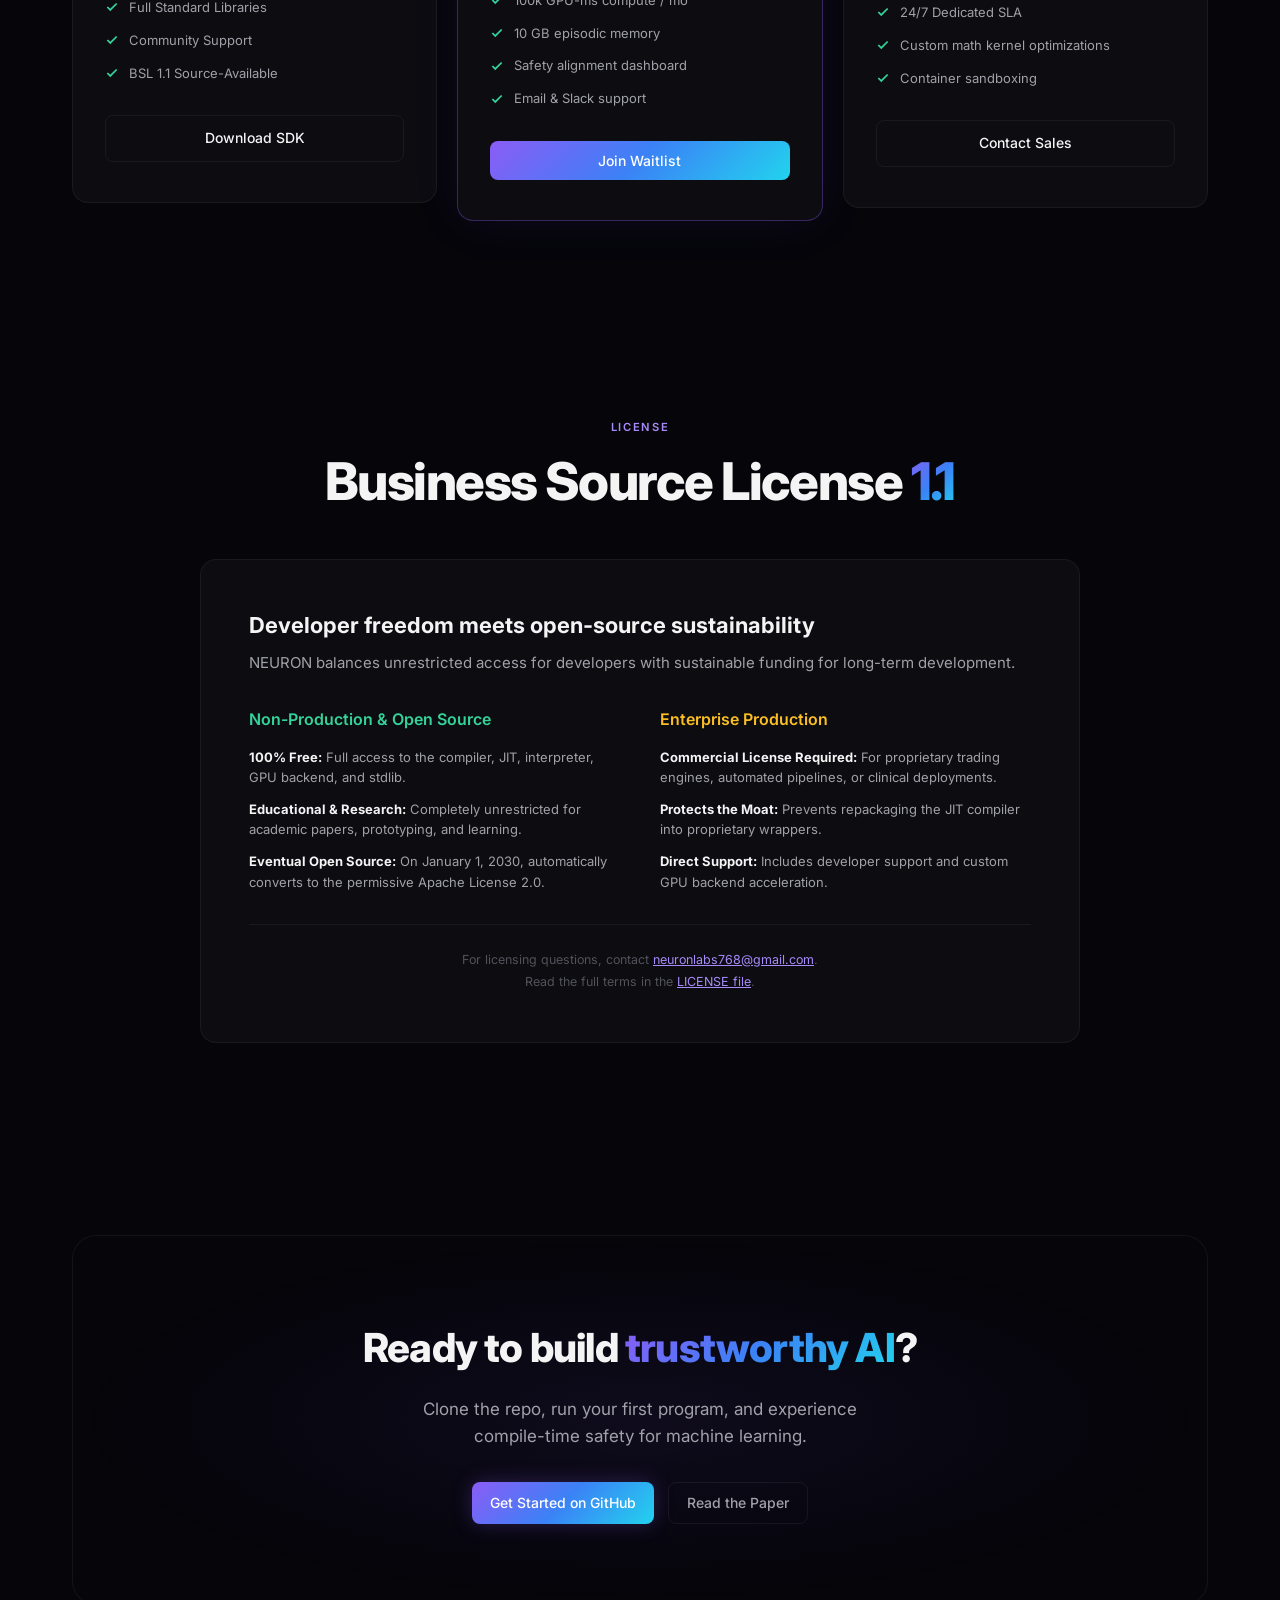
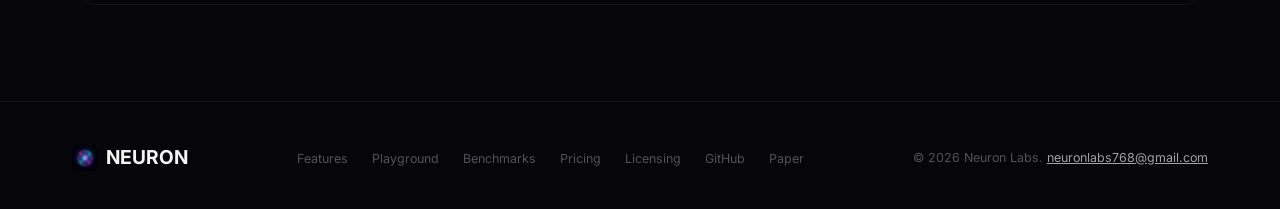
==== commit b1ae1d91: "docs: document provable machine unlearning and FisherScrubbing in paper drafts and interactive websi" ====
--- a/index.html
+++ b/index.html
@@ -160,6 +160,20 @@
           <h3>Effect System</h3>
           <p>Side effects must be declared. <code>[Effect[Mut[self], IO]]</code> ensures pure forward passes are separated from training loops.</p>
         </div>
+        <div class="feature-card reveal reveal-delay-1">
+          <div class="feature-icon">
+            <svg width="20" height="20" viewBox="0 0 24 24" fill="none" stroke="currentColor" stroke-width="2"><polyline points="3 6 5 6 21 6"></polyline><path d="M19 6v14a2 2 0 0 1-2 2H7a2 2 0 0 1-2-2V6m3 0V4a2 2 0 0 1 2-2h4a2 2 0 0 1 2 2v2"></path><line x1="10" y1="11" x2="10" y2="17"></line><line x1="14" y1="11" x2="14" y2="17"></line></svg>
+          </div>
+          <h3>Provable Forgetting</h3>
+          <p>Selective unlearning built into the runtime. <code>forget()</code> uses Fisher Information Noise Scrubbing to scramble targeted task representations and issues a signed <code>ForgetCertificate</code>.</p>
+        </div>
+        <div class="feature-card reveal reveal-delay-2">
+          <div class="feature-icon">
+            <svg width="20" height="20" viewBox="0 0 24 24" fill="none" stroke="currentColor" stroke-width="2"><polyline points="16 18 22 12 16 6"></polyline><polyline points="8 6 2 12 8 18"></polyline></svg>
+          </div>
+          <h3>Dynamic JIT Compiler</h3>
+          <p>Compiles math kernels directly into native assembly or CUDA code at runtime. Sub-millisecond compilation scaling for deep networks, bypassing the interpreter.</p>
+        </div>
       </div>
     </div>
   </section>
@@ -180,6 +194,7 @@
               <button class="tab-btn" data-tab="causal">Causal</button>
               <button class="tab-btn" data-tab="uncertainty">Uncertainty</button>
               <button class="tab-btn" data-tab="autograd">Autograd</button>
+              <button class="tab-btn" data-tab="forgetting">Forgetting</button>
             </div>
             <div class="panel-actions">
               <button class="copy-btn" id="copy-btn">
